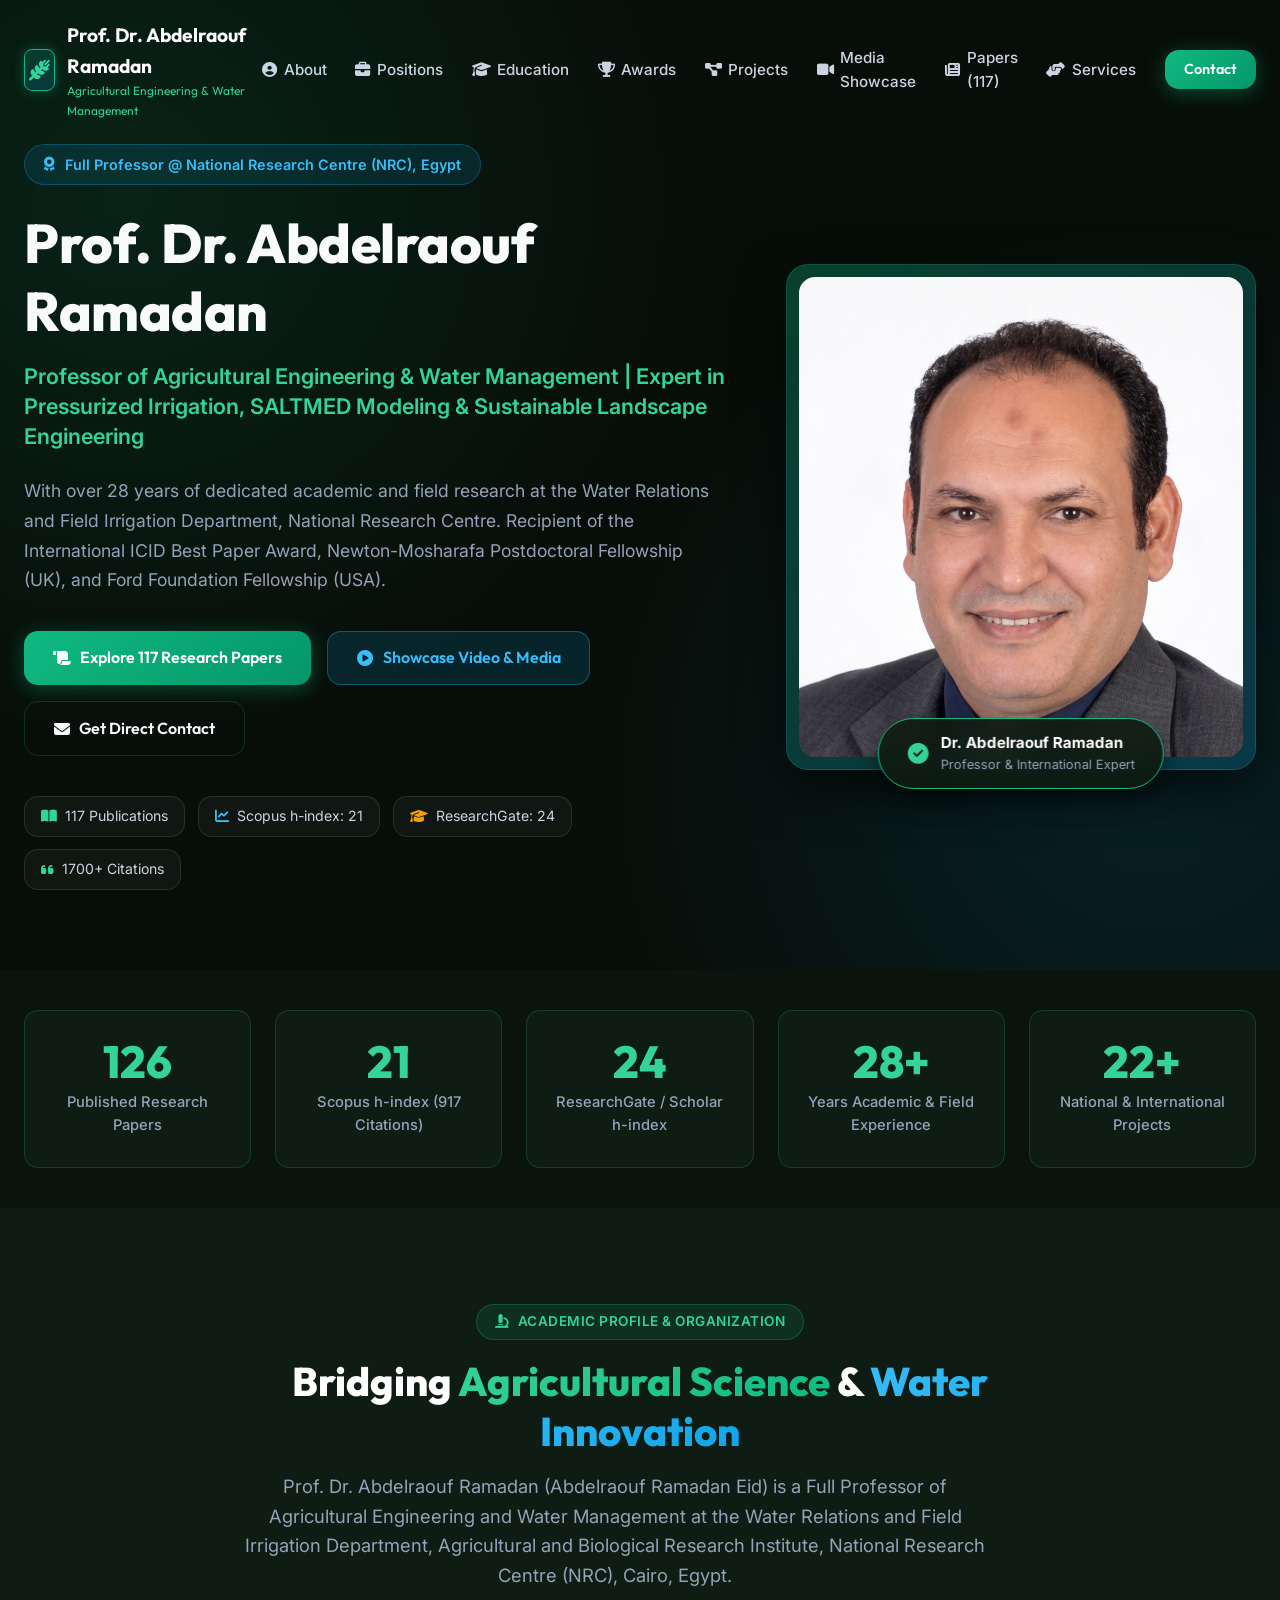
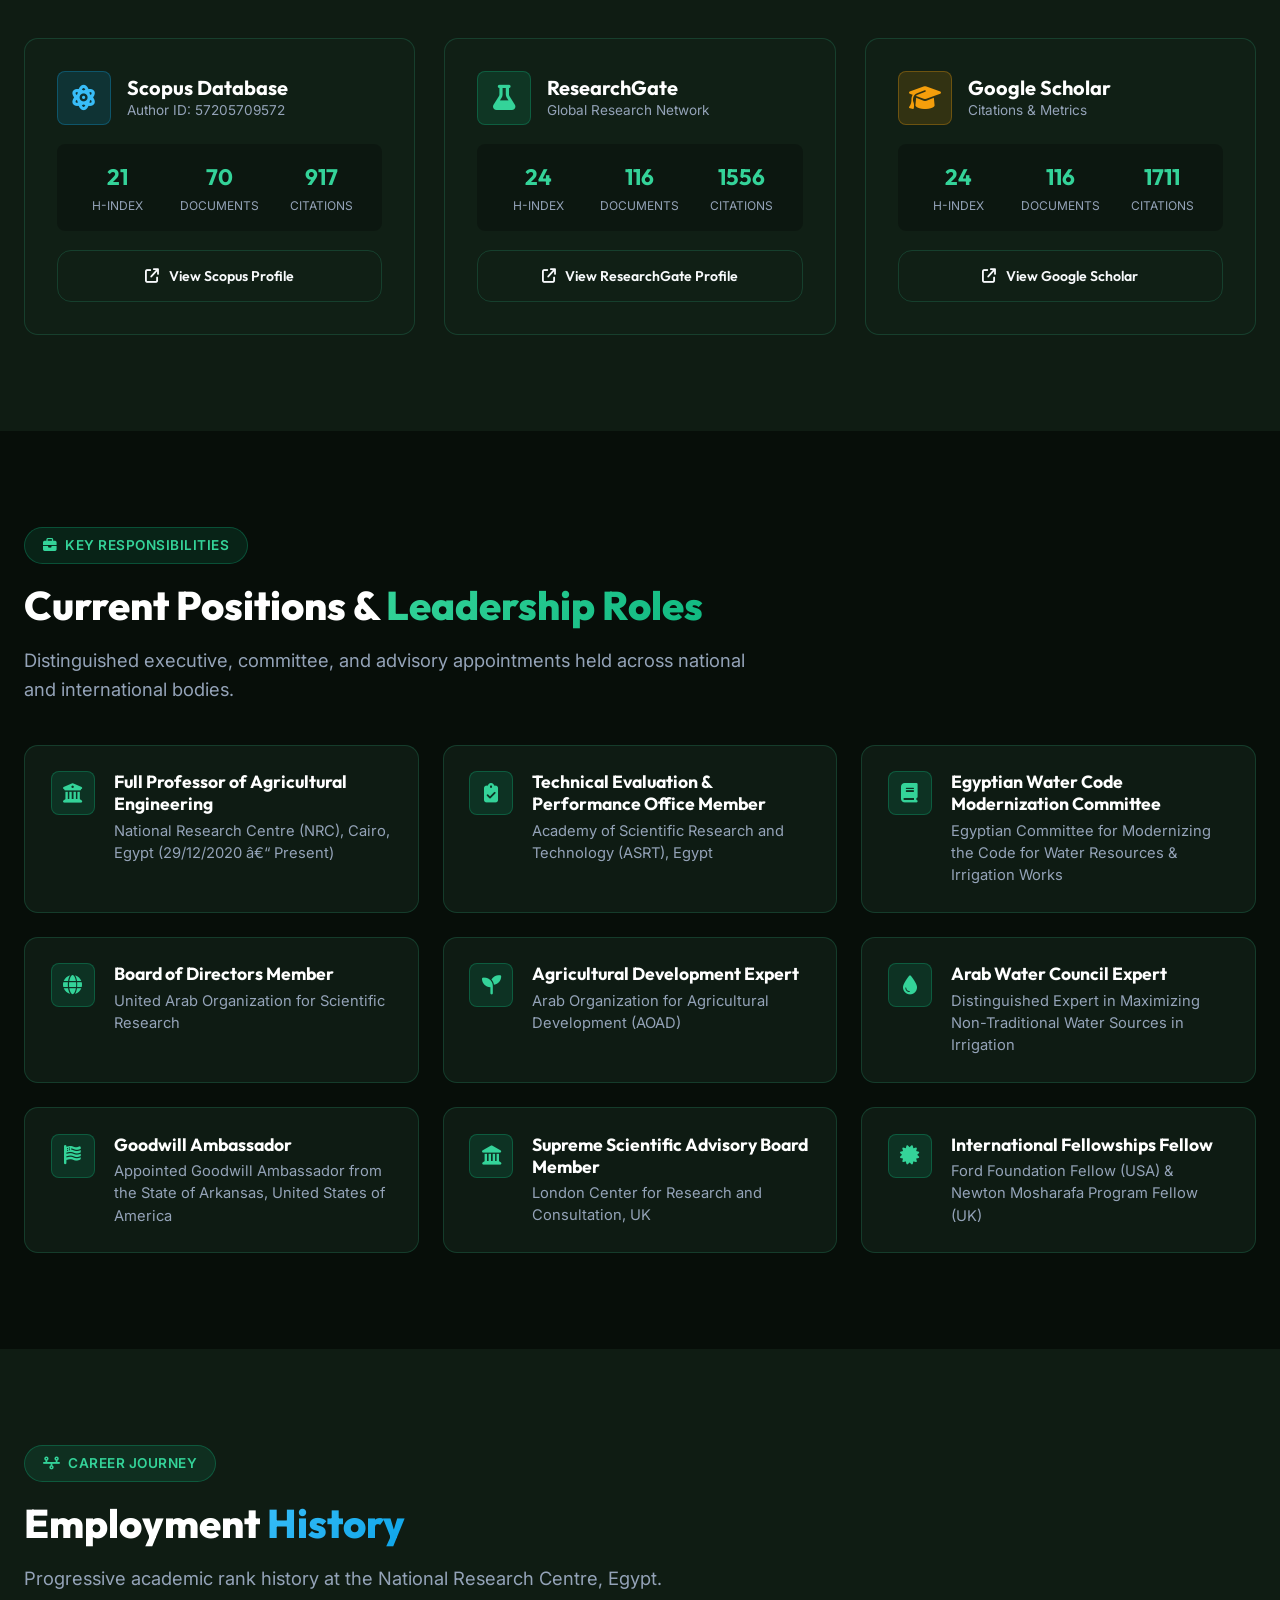
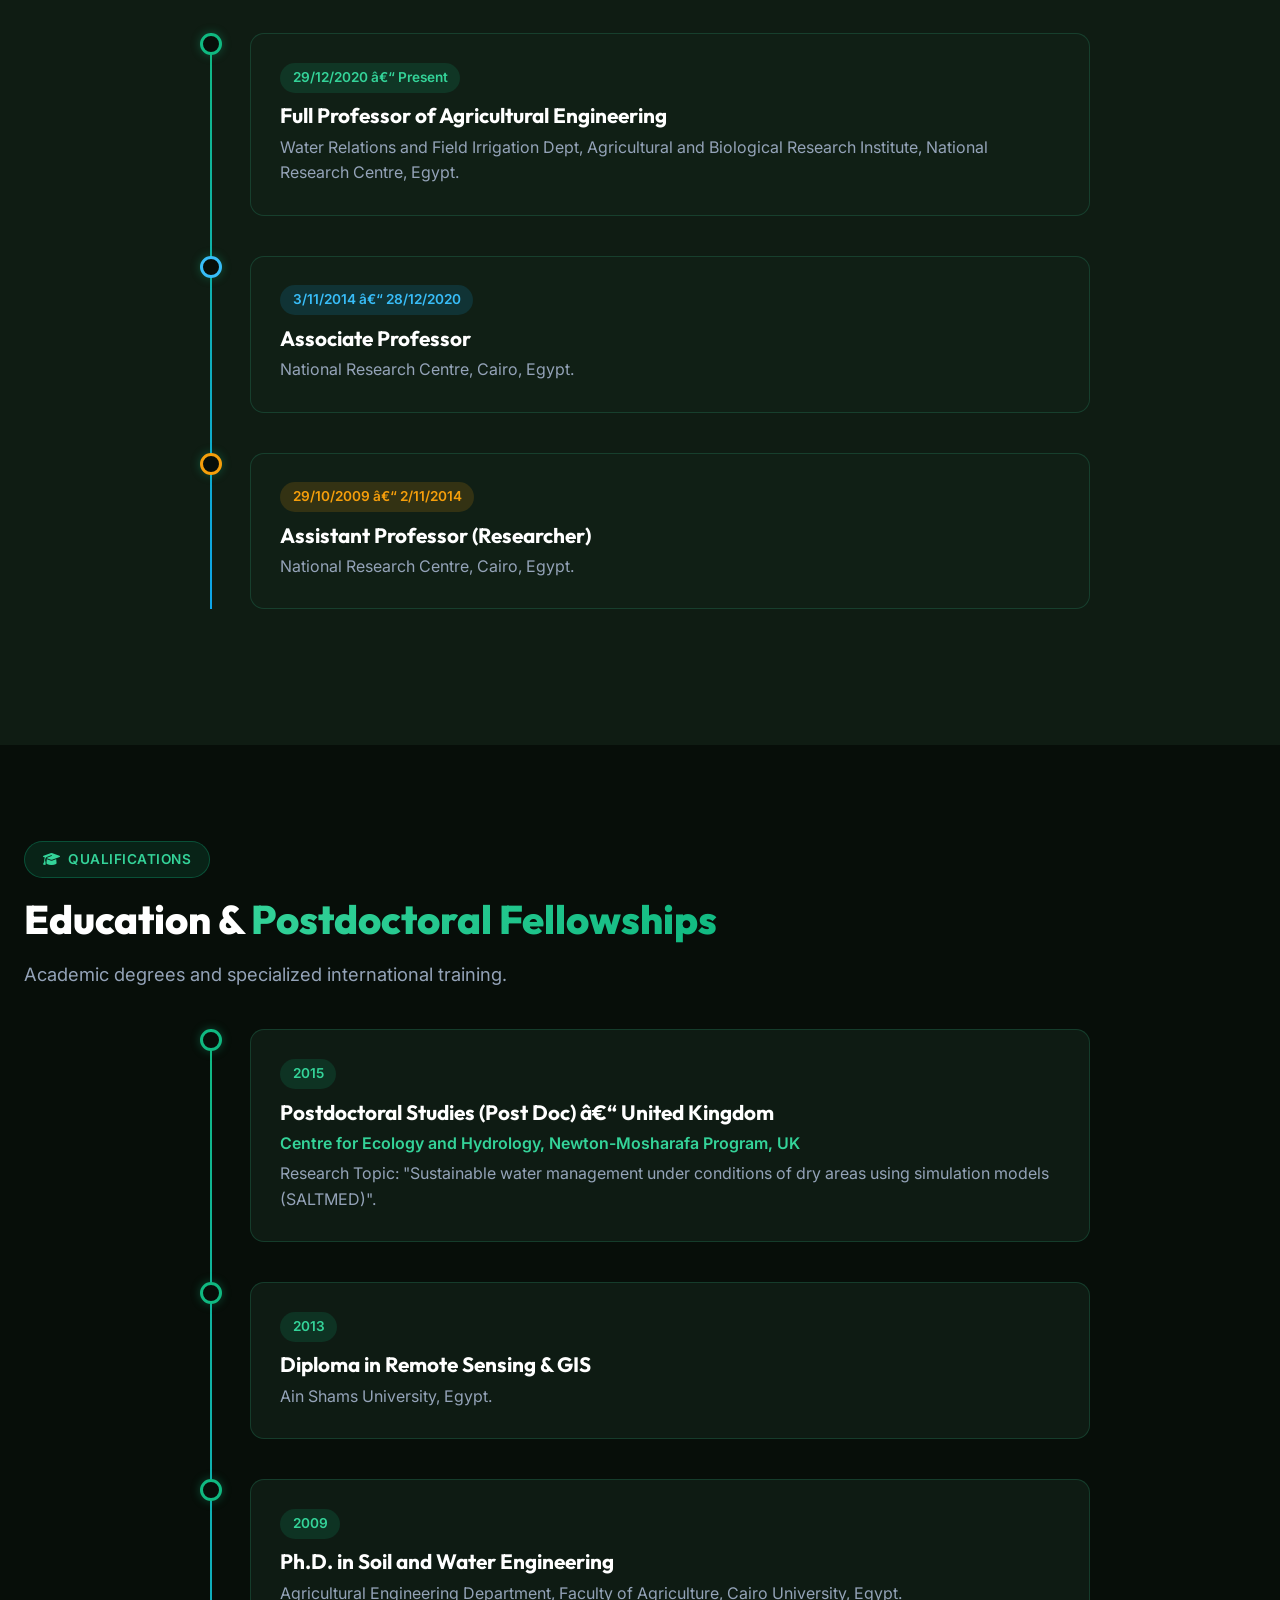
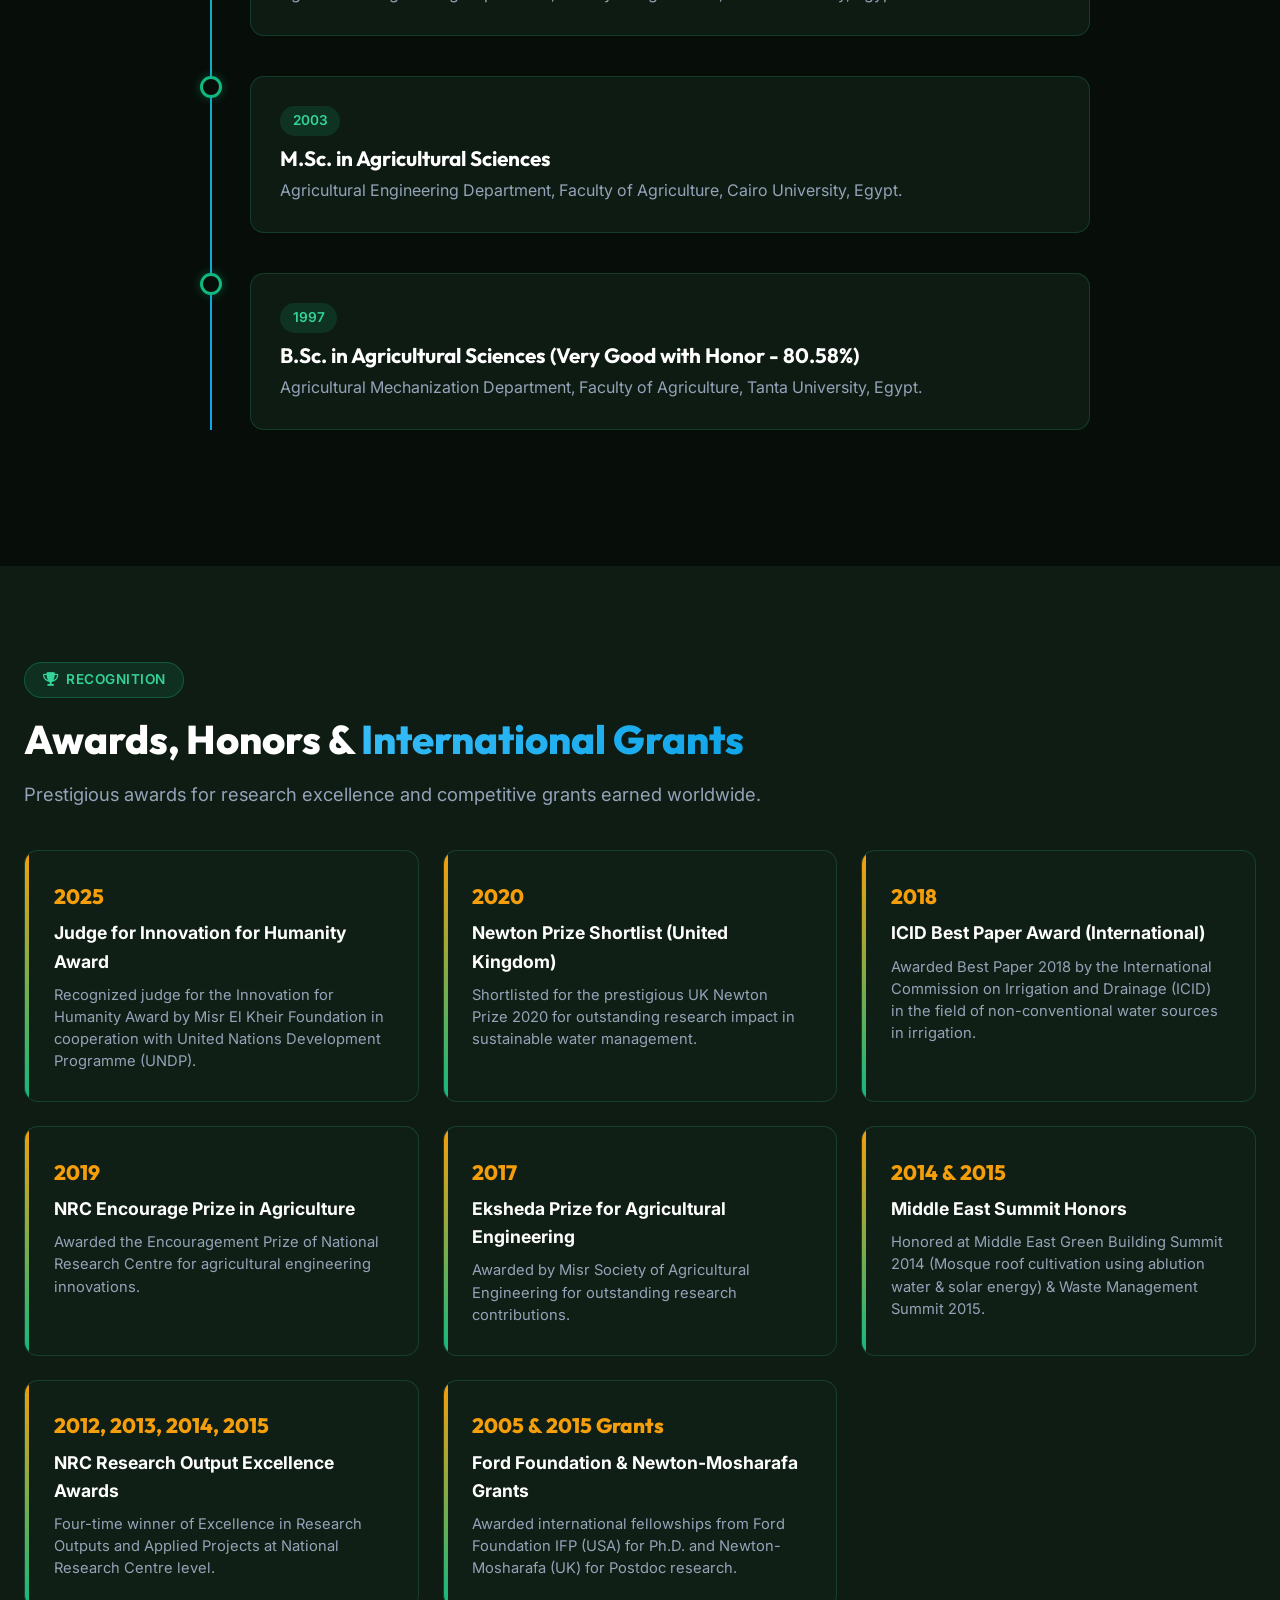
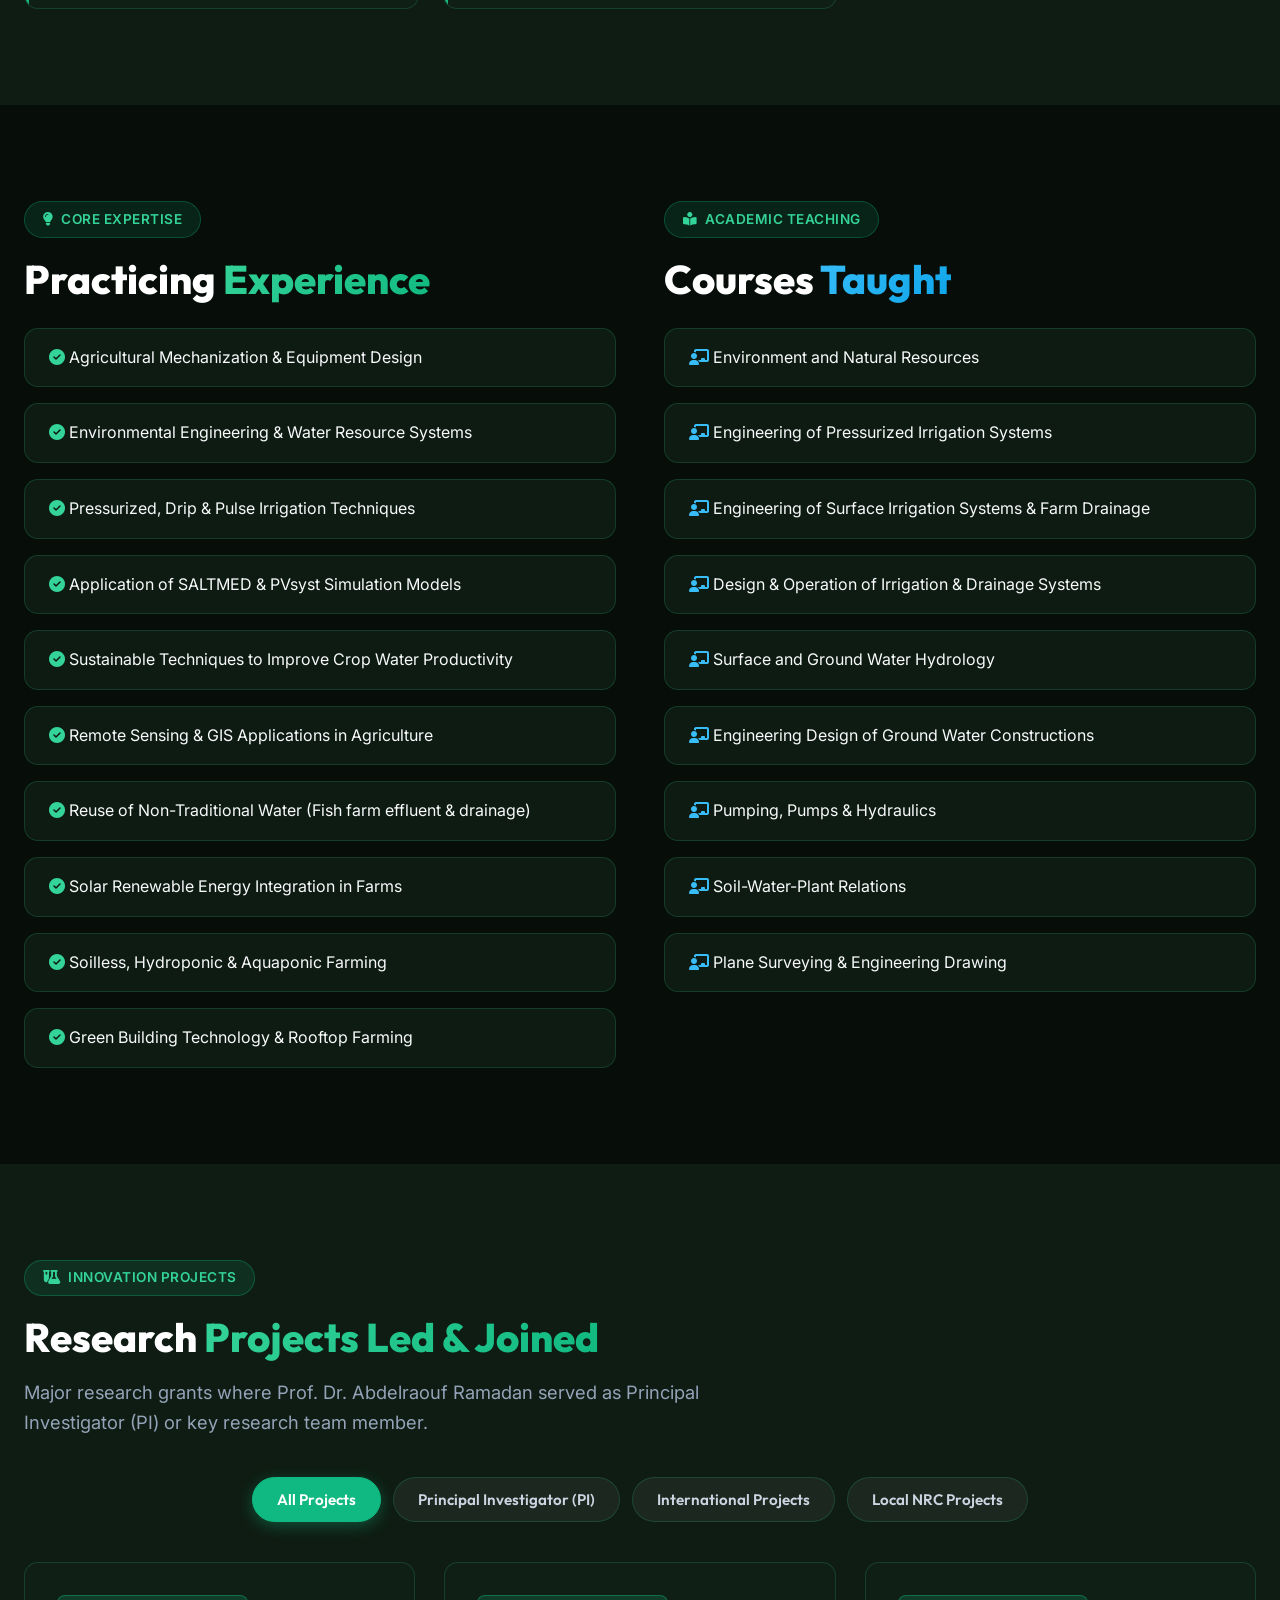
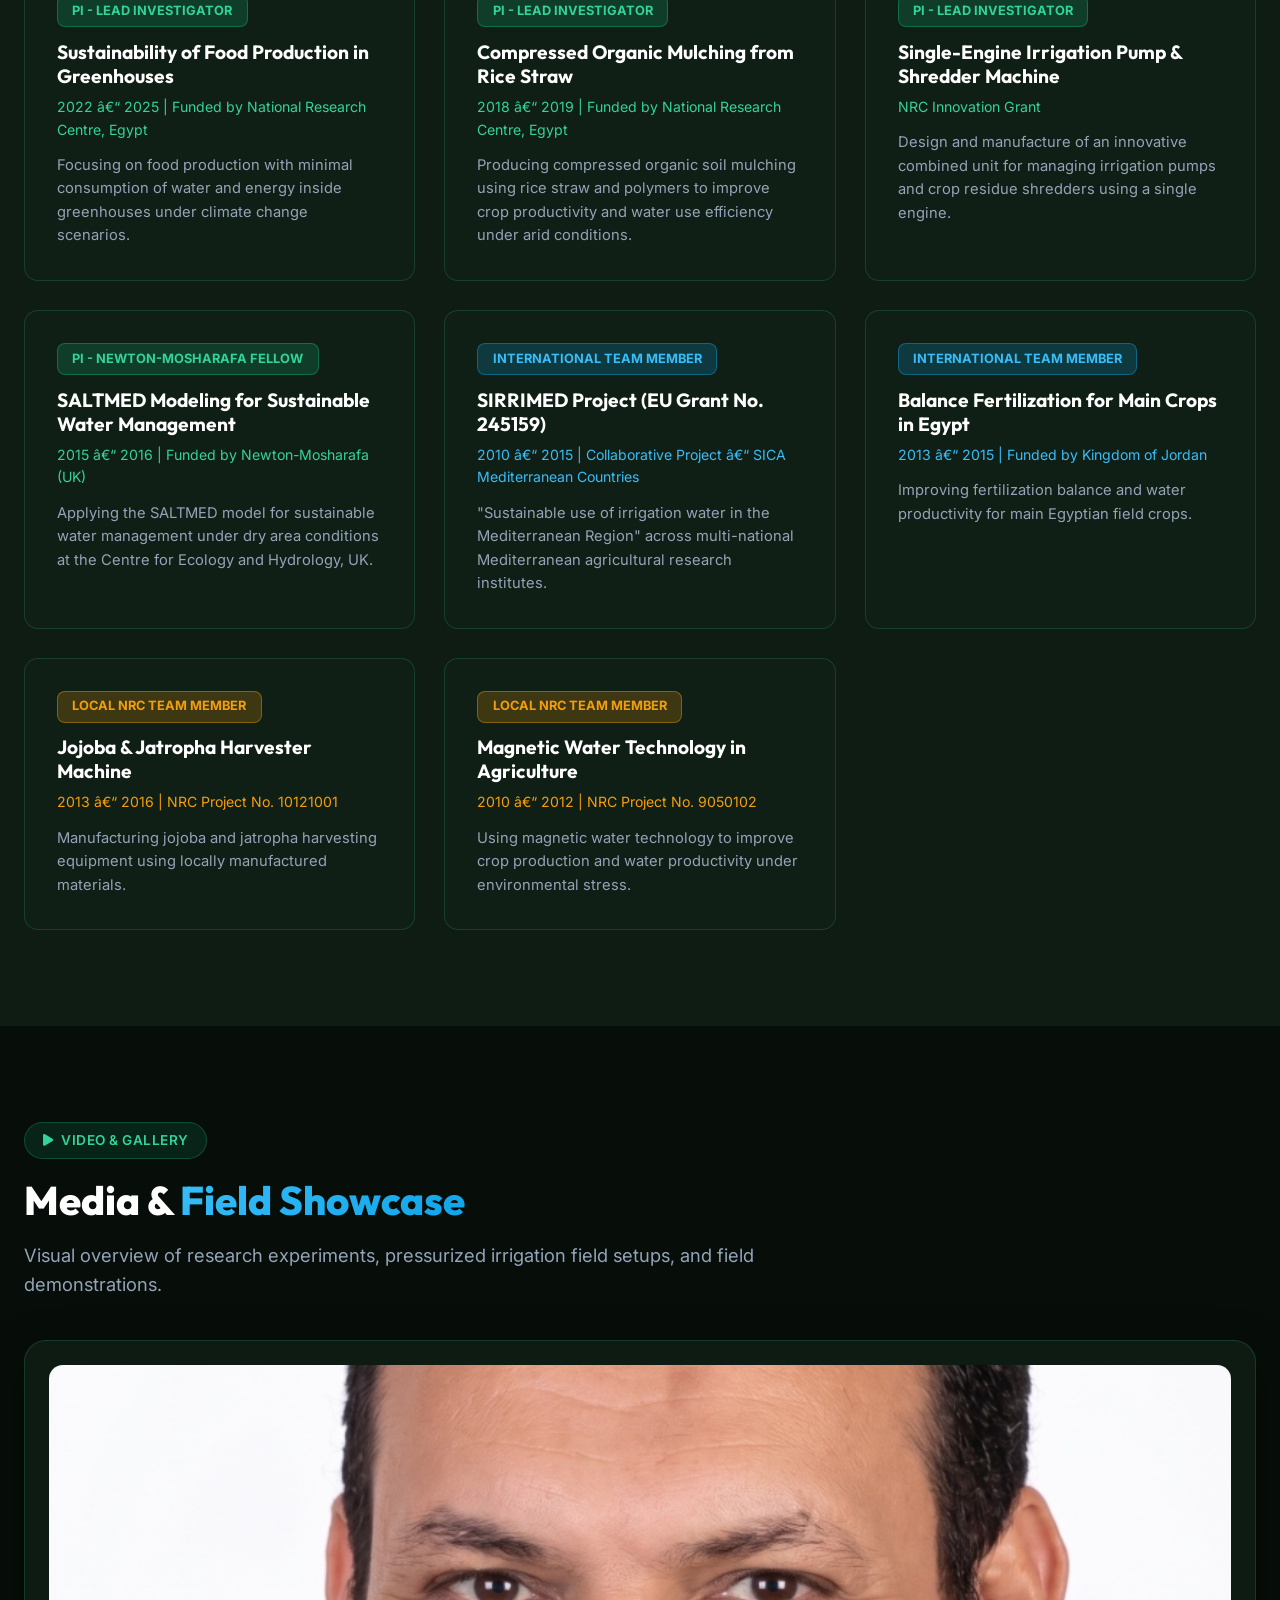
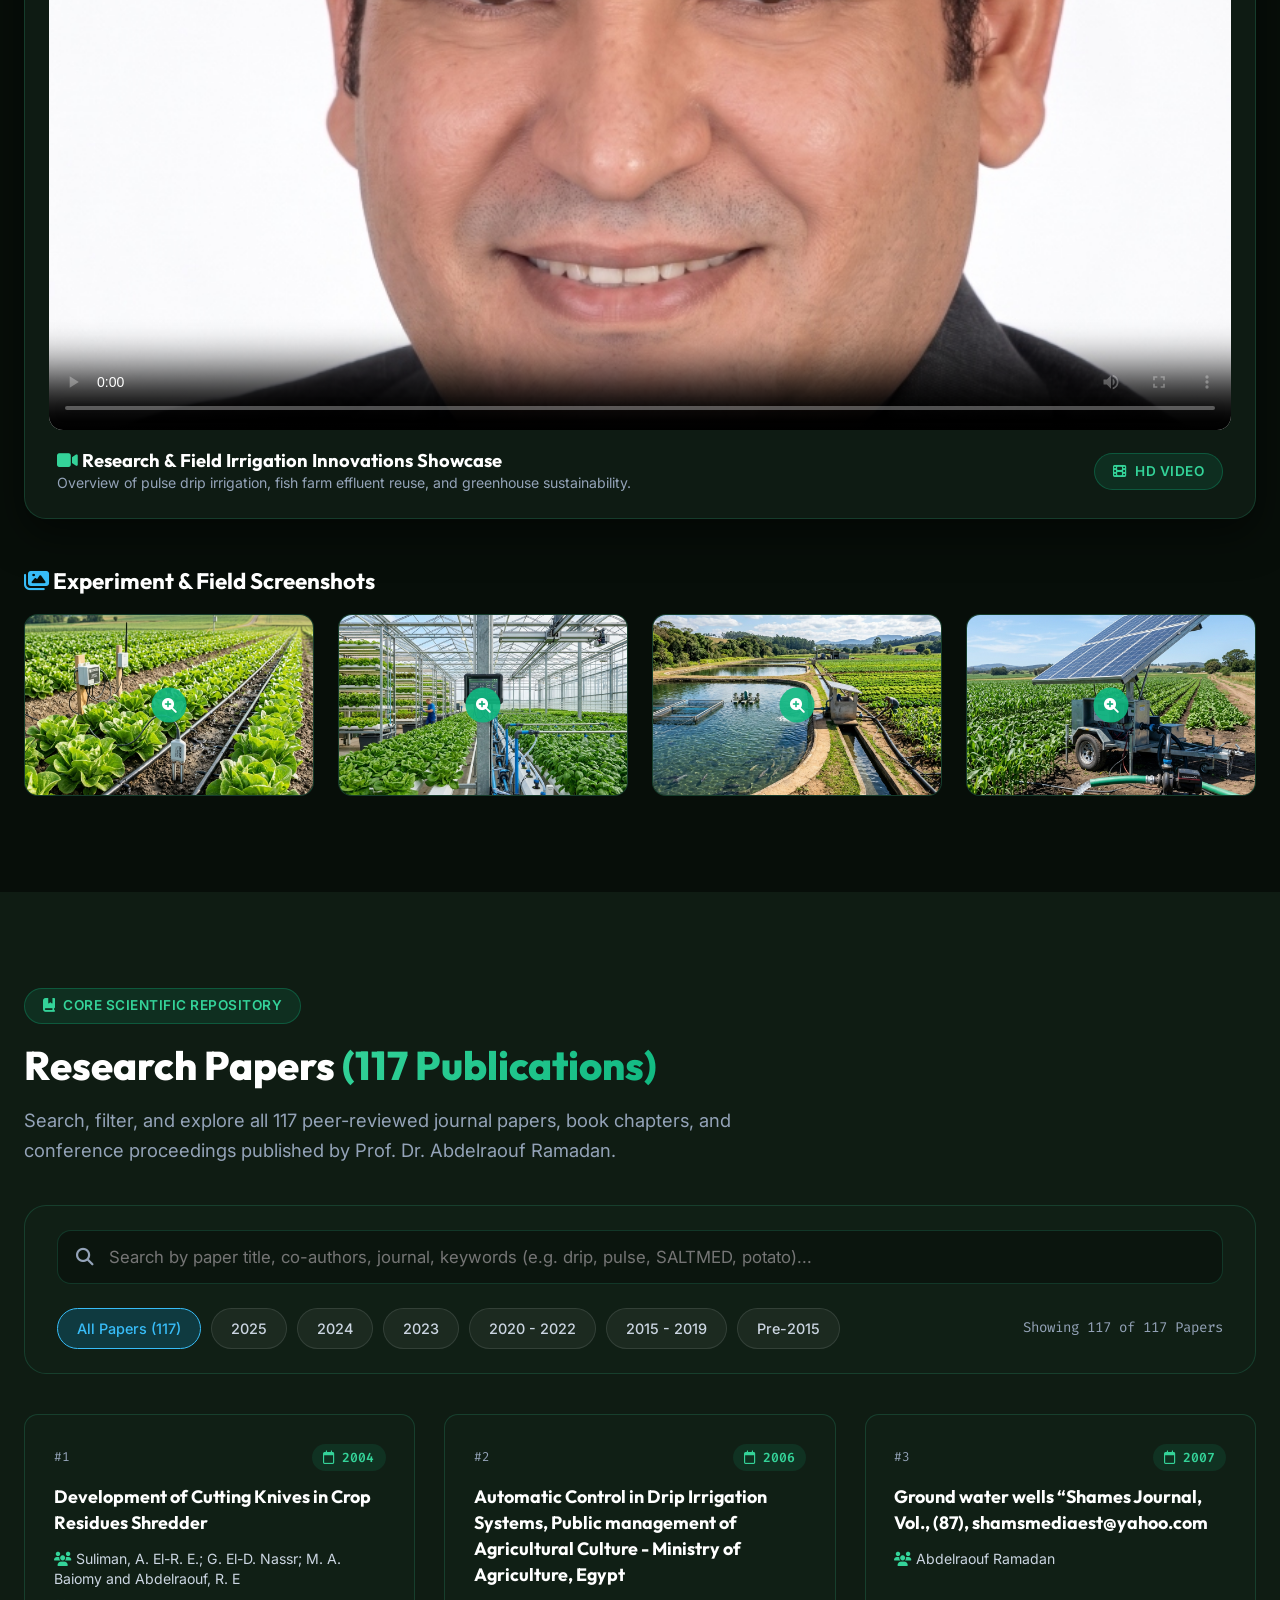
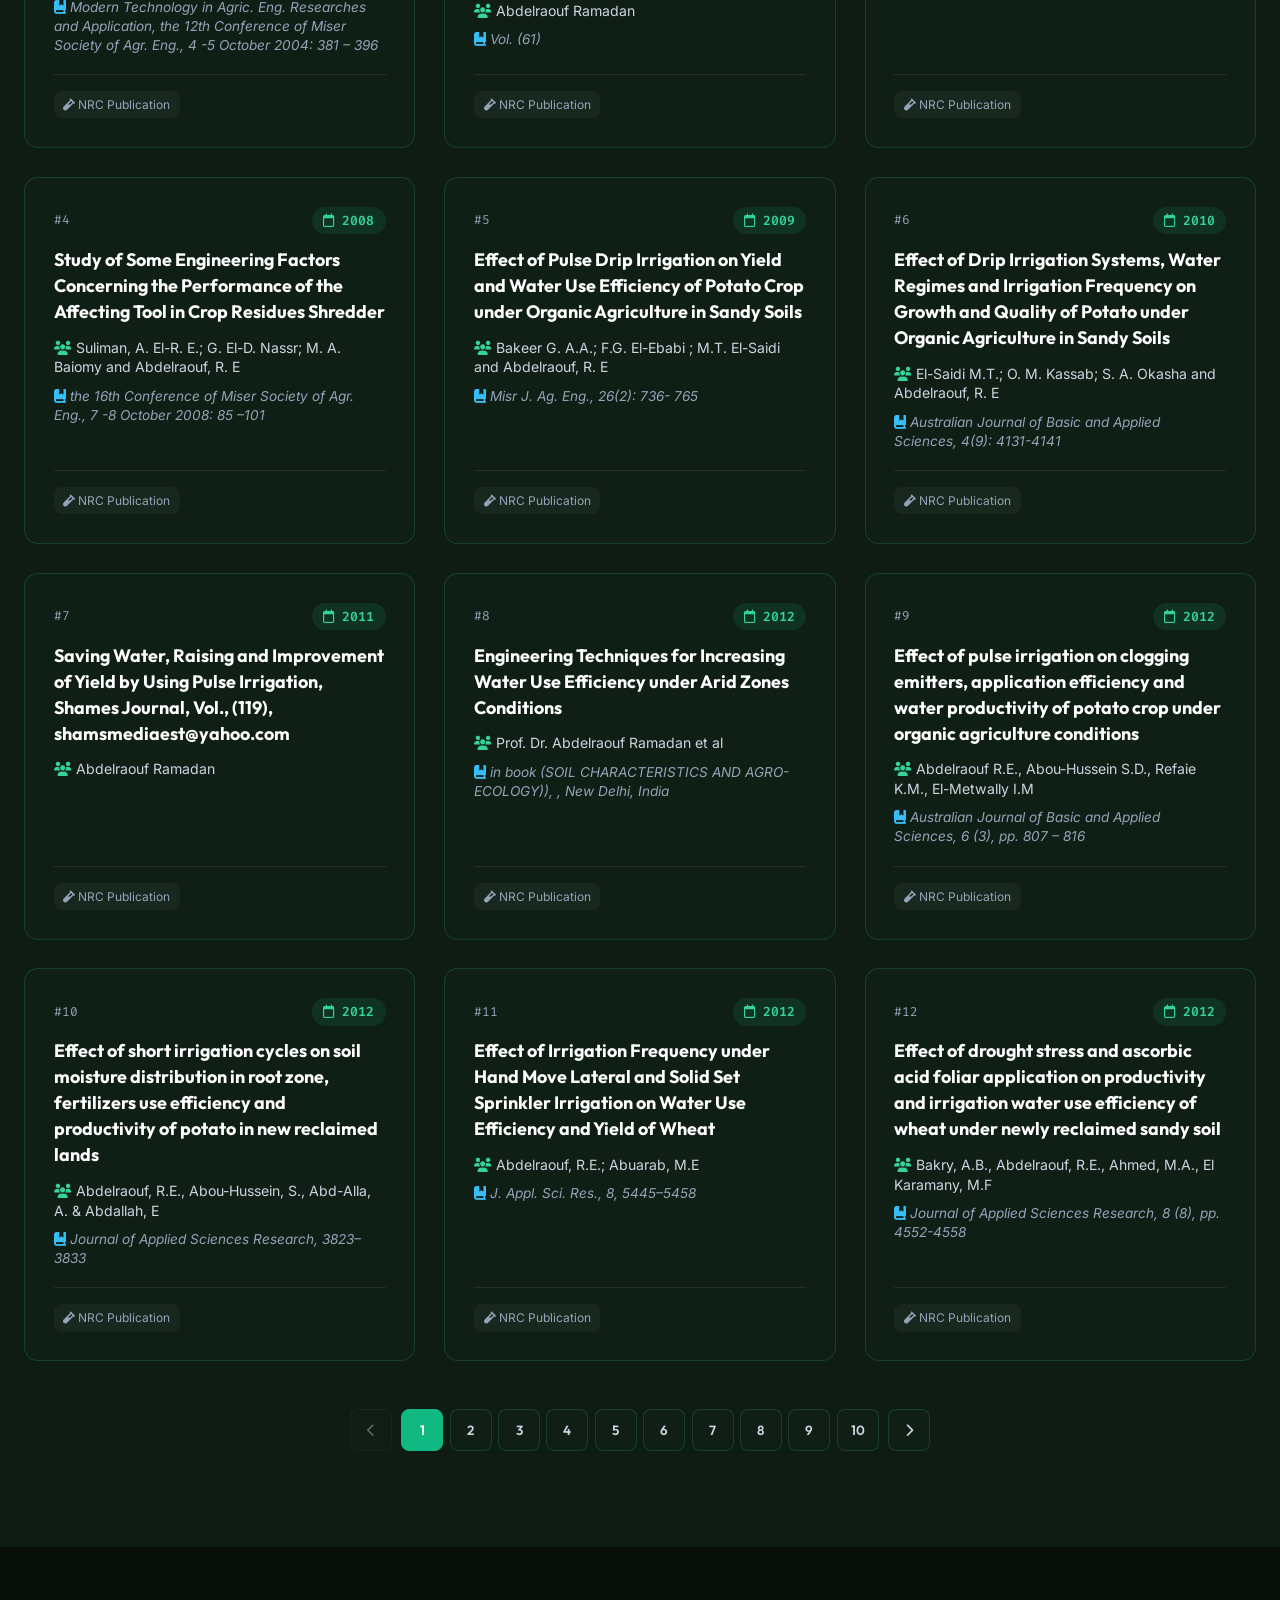
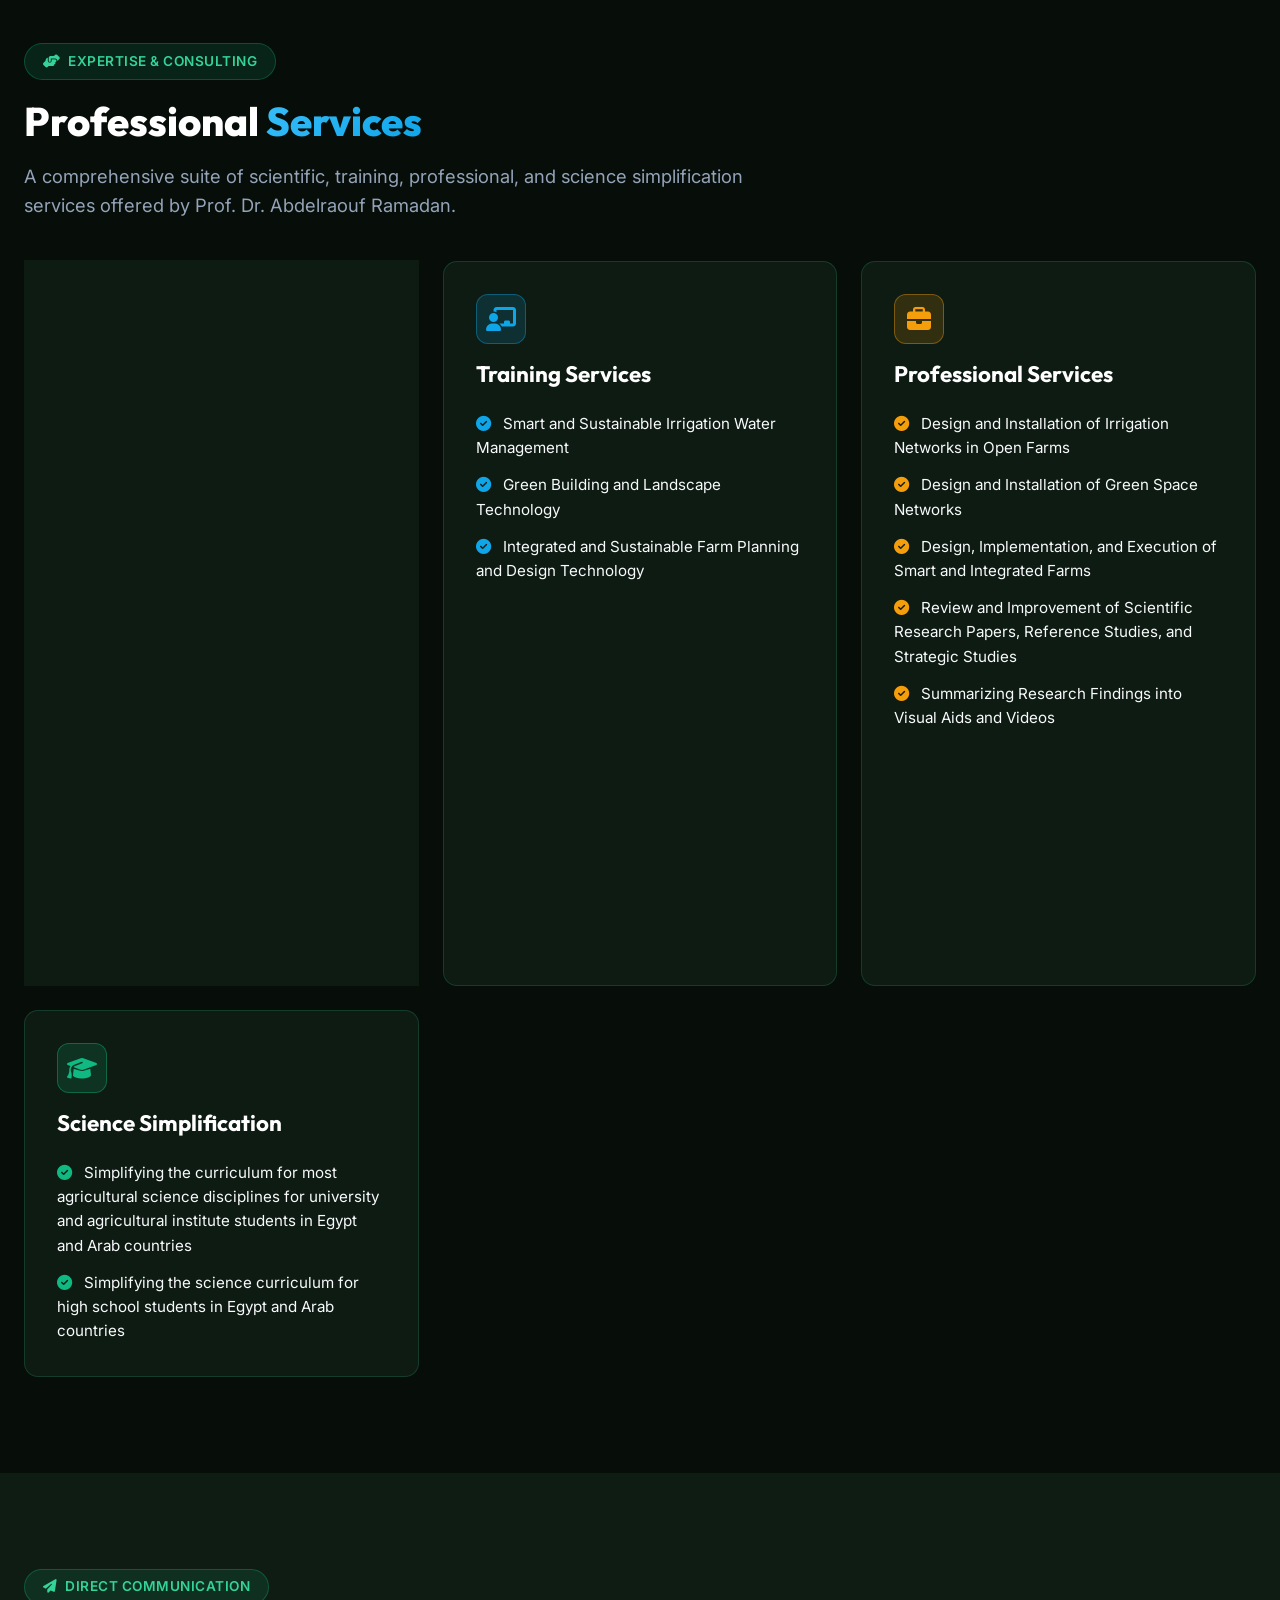
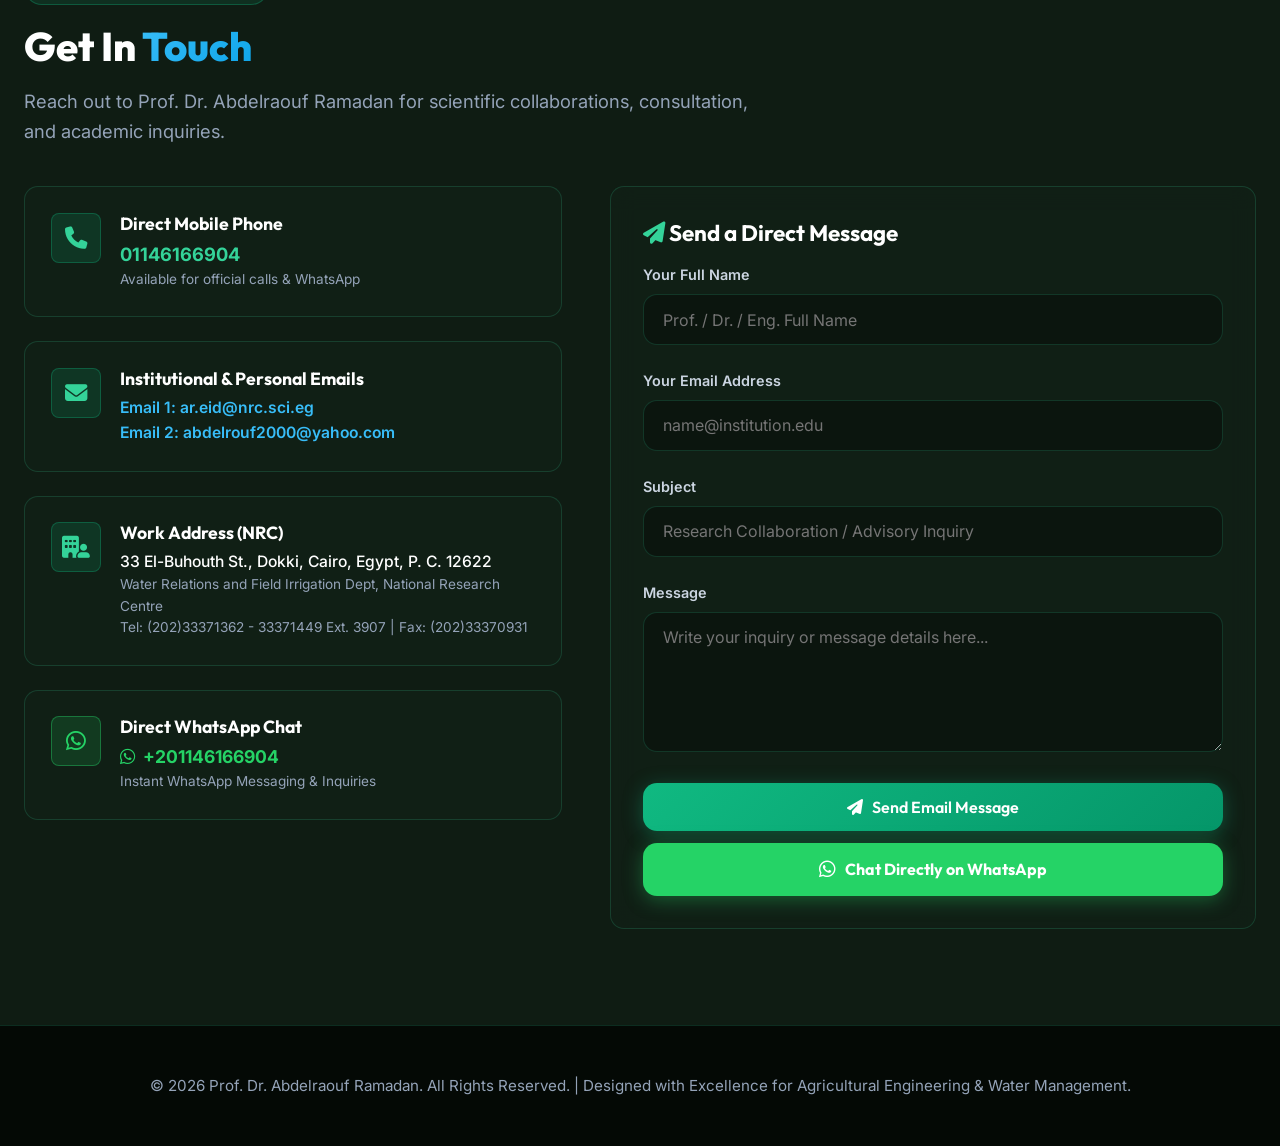
==== index.html @ 3d056c39 "fix: Add Professional Services section" ====
<!DOCTYPE html>
<html lang="en">
<head>
    <meta charset="UTF-8">
    <meta name="viewport" content="width=device-width, initial-scale=1.0">
    <title>Prof. Dr. Abdelraouf Ramadan | Agricultural Engineering & Water Management Portfolio</title>
    
    <!-- Meta SEO Tags -->
    <meta name="description" content="Official Portfolio of Prof. Dr. Abdelraouf Ramadan (Eid) - Professor of Agricultural Engineering and Water Management at National Research Centre (NRC), Egypt. International expert in modern drip irrigation, SALTMED modeling, and non-conventional water sources.">
    <meta name="keywords" content="Abdelraouf Ramadan, Agricultural Engineering, Water Management, National Research Centre, NRC, Drip Irrigation, SALTMED, Soil Science, Egypt Agriculture, Remote Sensing, Hydroponics">
    <meta name="author" content="Prof. Dr. Abdelraouf Ramadan">

    <!-- Favicon -->
    <link rel="icon" type="image/svg+xml" href="data:image/svg+xml,%3Csvg xmlns='http://www.w3.org/2000/svg' viewBox='0 0 100 100'%3E%3Crect width='100' height='100' rx='28' fill='%23070e09'/%3E%3Cpath d='M50 18 C30 38 20 52 20 66 C20 80 33 90 50 90 C67 90 80 80 80 66 C80 52 70 38 50 18 Z' fill='%2310b981'/%3E%3Cpath d='M50 35 L50 82 M50 55 L32 45 M50 65 L68 55' stroke='%23ffffff' stroke-width='4' stroke-linecap='round' fill='none'/%3E%3C/svg%3E">

    <!-- FontAwesome Icons CDN -->
    <link rel="stylesheet" href="https://cdnjs.cloudflare.com/ajax/libs/font-awesome/6.4.0/css/all.min.css">
    
    <!-- Custom Stylesheet -->
    <link rel="stylesheet" href="style.css">
</head>
<body>

    <!-- Scroll Progress Indicator Bar -->
    <div class="scroll-progress-bar" id="scrollProgressBar"></div>

    <!-- 1. Initial Loading Screen -->
    <div class="preloader" id="preloader">
        <div class="preloader-content">
            <div class="preloader-sprout-icon">
                <svg viewBox="0 0 100 100" fill="none" xmlns="http://www.w3.org/2000/svg">
                    <path d="M50 85 C50 85 50 50 50 25" stroke="#10b981" stroke-width="6" stroke-linecap="round"/>
                    <path d="M50 55 C35 45 20 45 15 55 C10 65 25 70 50 55" fill="#34d399" opacity="0.9"/>
                    <path d="M50 40 C65 30 80 30 85 40 C90 50 75 55 50 40" fill="#0ea5e9" opacity="0.9"/>
                    <circle cx="50" cy="20" r="6" fill="#f59e0b"/>
                </svg>
            </div>
            <h2 class="preloader-title">Prof. Dr. Abdelraouf Ramadan</h2>
            <p class="preloader-quote">
                "Pioneering the future of agricultural engineering, water management, and sustainable landscape design through innovative research."
            </p>
            <div class="preloader-bar-bg">
                <div class="preloader-bar-fill" id="preloaderBar"></div>
            </div>
            <div class="preloader-status">
                <span>Loading Agricultural Research Engine...</span>
                <span id="preloaderPercent">0%</span>
            </div>
        </div>
    </div>

    <!-- Inline Preloader Script (Smooth ~2.8s Loading Duration) -->
    <script>
      (function() {
        var pBar = document.getElementById('preloaderBar');
        var pPercent = document.getElementById('preloaderPercent');
        var p = 0;
        var timer = setInterval(function() {
          p += Math.floor(Math.random() * 3) + 1;
          if (p >= 100) {
            p = 100;
            clearInterval(timer);
            setTimeout(function() {
              var loader = document.getElementById('preloader');
              if (loader) {
                loader.style.opacity = '0';
                loader.style.visibility = 'hidden';
                setTimeout(function() { loader.style.display = 'none'; }, 500);
              }
            }, 400);
          }
          if (pBar) pBar.style.width = p + '%';
          if (pPercent) pPercent.textContent = p + '%';
        }, 25);
      })();
    </script>

    <!-- 2. Sticky Glass Navbar -->
    <header class="navbar" id="navbar">
        <div class="container nav-container">
            <a href="#hero" class="nav-logo">
                <div class="nav-logo-icon">
                    <i class="fa-solid fa-wheat-awn"></i>
                </div>
                <div>
                    <span>Prof. Dr. Abdelraouf Ramadan</span>
                    <span style="display:block; font-size:0.75rem; color:var(--color-green-light); font-weight:400;">Agricultural Engineering & Water Management</span>
                </div>
            </a>

            <nav>
                <ul class="nav-links" id="navLinks">
                    <li><a href="#about" class="nav-link"><i class="fa-solid fa-user-circle"></i> About</a></li>
                    <li><a href="#positions" class="nav-link"><i class="fa-solid fa-briefcase"></i> Positions</a></li>
                    <li><a href="#education" class="nav-link"><i class="fa-solid fa-graduation-cap"></i> Education</a></li>
                    <li><a href="#awards" class="nav-link"><i class="fa-solid fa-trophy"></i> Awards</a></li>
                    <li><a href="#projects" class="nav-link"><i class="fa-solid fa-diagram-project"></i> Projects</a></li>
                    <li><a href="#media" class="nav-link"><i class="fa-solid fa-video"></i> Media Showcase</a></li>
                    <li><a href="#research-papers" class="nav-link"><i class="fa-solid fa-newspaper"></i> Papers (117)</a></li>
                    <li><a href="#services" class="nav-link"><i class="fa-solid fa-handshake-angle"></i> Services</a></li>
                    <li><a href="#contact" class="btn btn-primary" style="padding:0.5rem 1.2rem; font-size:0.9rem;">Contact</a></li>
                </ul>
            </nav>

            <button class="hamburger" id="hamburger" aria-label="Toggle Navigation">
                <i class="fa-solid fa-bars"></i>
            </button>
        </div>
    </header>

    <main>
        <!-- Hero Section -->
        <section class="hero-section" id="hero">
            <div class="container">
                <div class="hero-grid">
                    <div class="hero-text-content">
                        <div class="hero-badge">
                            <i class="fa-solid fa-award"></i> Full Professor @ National Research Centre (NRC), Egypt
                        </div>
                        <h1 class="hero-title">
                            Prof. Dr. <span class="gradient-green">Abdelraouf</span> <span class="gradient-water">Ramadan</span>
                        </h1>
                        <p class="hero-subtitle">
                            Professor of Agricultural Engineering & Water Management | Expert in Pressurized Irrigation, SALTMED Modeling & Sustainable Landscape Engineering
                        </p>
                        <p class="hero-description">
                            With over 28 years of dedicated academic and field research at the Water Relations and Field Irrigation Department, National Research Centre. Recipient of the International ICID Best Paper Award, Newton-Mosharafa Postdoctoral Fellowship (UK), and Ford Foundation Fellowship (USA).
                        </p>
                        <div class="hero-actions">
                            <a href="#research-papers" class="btn btn-primary">
                                <i class="fa-solid fa-scroll"></i> Explore 117 Research Papers
                            </a>
                            <a href="#media" class="btn btn-secondary">
                                <i class="fa-solid fa-circle-play"></i> Showcase Video & Media
                            </a>
                            <a href="#contact" class="btn btn-outline">
                                <i class="fa-solid fa-envelope"></i> Get Direct Contact
                            </a>
                        </div>
                        <div class="hero-metrics-pills">
                            <div class="metric-pill"><i class="fa-solid fa-book-open text-accent-green"></i> 117 Publications</div>
                            <div class="metric-pill"><i class="fa-solid fa-chart-line text-accent-blue"></i> Scopus h-index: 21</div>
                            <div class="metric-pill"><i class="fa-solid fa-graduation-cap text-accent-gold"></i> ResearchGate: 24</div>
                            <div class="metric-pill"><i class="fa-solid fa-quote-left text-accent-green"></i> 1700+ Citations</div>
                        </div>
                    </div>

                    <div class="hero-portrait-container">
                        <div class="hero-portrait-card">
                            <!-- Visual portrait display -->
                            <img src="prof_abdelraouf.jpg" alt="Prof. Dr. Abdelraouf Ramadan" class="hero-portrait-img">
                            <div class="hero-portrait-badge">
                                <i class="fa-solid fa-circle-check text-accent-green" style="font-size:1.3rem;"></i>
                                <div>
                                    <div style="font-weight:700; font-size:0.95rem; color:#fff;">Dr. Abdelraouf Ramadan</div>
                                    <div style="font-size:0.8rem; color:var(--color-text-muted);">Professor & International Expert</div>
                                </div>
                            </div>
                        </div>
                    </div>
                </div>
            </div>
        </section>

        <!-- Stats Bar -->
        <section class="stats-section">
            <div class="container">
                <div class="stats-grid">
                    <div class="stat-card">
                        <div class="stat-number">126</div>
                        <div class="stat-label">Published Research Papers</div>
                    </div>
                    <div class="stat-card">
                        <div class="stat-number">21</div>
                        <div class="stat-label">Scopus h-index (917 Citations)</div>
                    </div>
                    <div class="stat-card">
                        <div class="stat-number">24</div>
                        <div class="stat-label">ResearchGate / Scholar h-index</div>
                    </div>
                    <div class="stat-card">
                        <div class="stat-number">28+</div>
                        <div class="stat-label">Years Academic & Field Experience</div>
                    </div>
                    <div class="stat-card">
                        <div class="stat-number">22+</div>
                        <div class="stat-label">National & International Projects</div>
                    </div>
                </div>
            </div>
        </section>

        <!-- About & Academic Metrics Section -->
        <section class="section-padding bg-surface" id="about">
            <div class="container">
                <div class="text-center" style="text-align:center; max-width:800px; margin:0 auto 3rem auto;">
                    <span class="section-tag"><i class="fa-solid fa-microscope"></i> Academic Profile & Organization</span>
                    <h2 class="section-title">Bridging <span class="gradient-green">Agricultural Science</span> & <span class="gradient-water">Water Innovation</span></h2>
                    <p class="section-subtitle">
                        Prof. Dr. Abdelraouf Ramadan (Abdelraouf Ramadan Eid) is a Full Professor of Agricultural Engineering and Water Management at the Water Relations and Field Irrigation Department, Agricultural and Biological Research Institute, National Research Centre (NRC), Cairo, Egypt.
                    </p>
                </div>

                <!-- Academic Metrics Profiles Cards -->
                <div class="academic-profiles-grid">
                    <div class="profile-metric-card reveal-on-scroll">
                        <div class="profile-card-header">
                            <div class="profile-icon-box"><i class="fa-solid fa-atom"></i></div>
                            <div>
                                <h3 class="profile-card-title">Scopus Database</h3>
                                <p style="font-size:0.85rem; color:var(--color-text-muted);">Author ID: 57205709572</p>
                            </div>
                        </div>
                        <div class="profile-stats-row">
                            <div>
                                <div class="p-stat-val">21</div>
                                <div class="p-stat-lbl">h-index</div>
                            </div>
                            <div>
                                <div class="p-stat-val">70</div>
                                <div class="p-stat-lbl">Documents</div>
                            </div>
                            <div>
                                <div class="p-stat-val">917</div>
                                <div class="p-stat-lbl">Citations</div>
                            </div>
                        </div>
                        <a href="https://www.scopus.com/authid/detail.uri?authorId=57205709572" target="_blank" rel="noopener" class="btn btn-outline" style="width:100%; font-size:0.88rem;">
                            <i class="fa-solid fa-arrow-up-right-from-square"></i> View Scopus Profile
                        </a>
                    </div>

                    <div class="profile-metric-card reveal-on-scroll">
                        <div class="profile-card-header">
                            <div class="profile-icon-box" style="background:rgba(16,185,129,0.15); color:var(--color-green-light); border-color:rgba(16,185,129,0.3);"><i class="fa-solid fa-flask"></i></div>
                            <div>
                                <h3 class="profile-card-title">ResearchGate</h3>
                                <p style="font-size:0.85rem; color:var(--color-text-muted);">Global Research Network</p>
                            </div>
                        </div>
                        <div class="profile-stats-row">
                            <div>
                                <div class="p-stat-val">24</div>
                                <div class="p-stat-lbl">h-index</div>
                            </div>
                            <div>
                                <div class="p-stat-val">116</div>
                                <div class="p-stat-lbl">Documents</div>
                            </div>
                            <div>
                                <div class="p-stat-val">1556</div>
                                <div class="p-stat-lbl">Citations</div>
                            </div>
                        </div>
                        <a href="https://www.researchgate.net/profile/Abdelraouf-Ramadan" target="_blank" rel="noopener" class="btn btn-outline" style="width:100%; font-size:0.88rem;">
                            <i class="fa-solid fa-arrow-up-right-from-square"></i> View ResearchGate Profile
                        </a>
                    </div>

                    <div class="profile-metric-card reveal-on-scroll">
                        <div class="profile-card-header">
                            <div class="profile-icon-box" style="background:rgba(245,158,11,0.15); color:var(--color-earth-gold); border-color:rgba(245,158,11,0.3);"><i class="fa-solid fa-graduation-cap"></i></div>
                            <div>
                                <h3 class="profile-card-title">Google Scholar</h3>
                                <p style="font-size:0.85rem; color:var(--color-text-muted);">Citations & Metrics</p>
                            </div>
                        </div>
                        <div class="profile-stats-row">
                            <div>
                                <div class="p-stat-val">24</div>
                                <div class="p-stat-lbl">h-index</div>
                            </div>
                            <div>
                                <div class="p-stat-val">116</div>
                                <div class="p-stat-lbl">Documents</div>
                            </div>
                            <div>
                                <div class="p-stat-val">1711</div>
                                <div class="p-stat-lbl">Citations</div>
                            </div>
                        </div>
                        <a href="https://scholar.google.com/citations?hl=en&user=vYNp7qkAAAAJ" target="_blank" rel="noopener" class="btn btn-outline" style="width:100%; font-size:0.88rem;">
                            <i class="fa-solid fa-arrow-up-right-from-square"></i> View Google Scholar
                        </a>
                    </div>
                </div>
            </div>
        </section>

        <!-- Current Positions & Leadership (9 Roles) -->
        <section class="section-padding" id="positions">
            <div class="container">
                <span class="section-tag"><i class="fa-solid fa-briefcase"></i> Key Responsibilities</span>
                <h2 class="section-title">Current Positions & <span class="gradient-green">Leadership Roles</span></h2>
                <p class="section-subtitle">Distinguished executive, committee, and advisory appointments held across national and international bodies.</p>

                <div class="positions-grid">
                    <div class="position-card reveal-on-scroll">
                        <div class="position-icon"><i class="fa-solid fa-building-columns"></i></div>
                        <div class="position-details">
                            <h4>Full Professor of Agricultural Engineering</h4>
                            <p>National Research Centre (NRC), Cairo, Egypt (29/12/2020 â€“ Present)</p>
                        </div>
                    </div>

                    <div class="position-card reveal-on-scroll">
                        <div class="position-icon"><i class="fa-solid fa-clipboard-check"></i></div>
                        <div class="position-details">
                            <h4>Technical Evaluation & Performance Office Member</h4>
                            <p>Academy of Scientific Research and Technology (ASRT), Egypt</p>
                        </div>
                    </div>

                    <div class="position-card reveal-on-scroll">
                        <div class="position-icon"><i class="fa-solid fa-book"></i></div>
                        <div class="position-details">
                            <h4>Egyptian Water Code Modernization Committee</h4>
                            <p>Egyptian Committee for Modernizing the Code for Water Resources & Irrigation Works</p>
                        </div>
                    </div>

                    <div class="position-card reveal-on-scroll">
                        <div class="position-icon"><i class="fa-solid fa-globe"></i></div>
                        <div class="position-details">
                            <h4>Board of Directors Member</h4>
                            <p>United Arab Organization for Scientific Research</p>
                        </div>
                    </div>

                    <div class="position-card reveal-on-scroll">
                        <div class="position-icon"><i class="fa-solid fa-seedling"></i></div>
                        <div class="position-details">
                            <h4>Agricultural Development Expert</h4>
                            <p>Arab Organization for Agricultural Development (AOAD)</p>
                        </div>
                    </div>

                    <div class="position-card reveal-on-scroll">
                        <div class="position-icon"><i class="fa-solid fa-droplet"></i></div>
                        <div class="position-details">
                            <h4>Arab Water Council Expert</h4>
                            <p>Distinguished Expert in Maximizing Non-Traditional Water Sources in Irrigation</p>
                        </div>
                    </div>

                    <div class="position-card reveal-on-scroll">
                        <div class="position-icon"><i class="fa-solid fa-flag-usa"></i></div>
                        <div class="position-details">
                            <h4>Goodwill Ambassador</h4>
                            <p>Appointed Goodwill Ambassador from the State of Arkansas, United States of America</p>
                        </div>
                    </div>

                    <div class="position-card reveal-on-scroll">
                        <div class="position-icon"><i class="fa-solid fa-landmark"></i></div>
                        <div class="position-details">
                            <h4>Supreme Scientific Advisory Board Member</h4>
                            <p>London Center for Research and Consultation, UK</p>
                        </div>
                    </div>

                    <div class="position-card reveal-on-scroll">
                        <div class="position-icon"><i class="fa-solid fa-certificate"></i></div>
                        <div class="position-details">
                            <h4>International Fellowships Fellow</h4>
                            <p>Ford Foundation Fellow (USA) & Newton Mosharafa Program Fellow (UK)</p>
                        </div>
                    </div>
                </div>
            </div>
        </section>

        <!-- Employment History & Academic Progression -->
        <section class="section-padding bg-surface">
            <div class="container">
                <span class="section-tag"><i class="fa-solid fa-timeline"></i> Career Journey</span>
                <h2 class="section-title">Employment <span class="gradient-water">History</span></h2>
                <p class="section-subtitle">Progressive academic rank history at the National Research Centre, Egypt.</p>

                <div class="timeline">
                    <div class="timeline-item reveal-on-scroll">
                        <div class="timeline-dot"></div>
                        <div class="timeline-content">
                            <span class="timeline-date">29/12/2020 â€“ Present</span>
                            <h3 style="font-size:1.3rem; font-weight:700; color:#fff; margin-bottom:0.4rem;">Full Professor of Agricultural Engineering</h3>
                            <p style="color:var(--color-text-muted);">Water Relations and Field Irrigation Dept, Agricultural and Biological Research Institute, National Research Centre, Egypt.</p>
                        </div>
                    </div>

                    <div class="timeline-item reveal-on-scroll">
                        <div class="timeline-dot" style="border-color:var(--color-water-sky);"></div>
                        <div class="timeline-content">
                            <span class="timeline-date" style="background:rgba(14,165,233,0.15); color:var(--color-water-sky);">3/11/2014 â€“ 28/12/2020</span>
                            <h3 style="font-size:1.3rem; font-weight:700; color:#fff; margin-bottom:0.4rem;">Associate Professor</h3>
                            <p style="color:var(--color-text-muted);">National Research Centre, Cairo, Egypt.</p>
                        </div>
                    </div>

                    <div class="timeline-item reveal-on-scroll">
                        <div class="timeline-dot" style="border-color:var(--color-earth-gold);"></div>
                        <div class="timeline-content">
                            <span class="timeline-date" style="background:rgba(245,158,11,0.15); color:var(--color-earth-gold);">29/10/2009 â€“ 2/11/2014</span>
                            <h3 style="font-size:1.3rem; font-weight:700; color:#fff; margin-bottom:0.4rem;">Assistant Professor (Researcher)</h3>
                            <p style="color:var(--color-text-muted);">National Research Centre, Cairo, Egypt.</p>
                        </div>
                    </div>
                </div>
            </div>
        </section>

        <!-- Education & Academic Degrees -->
        <section class="section-padding" id="education">
            <div class="container">
                <span class="section-tag"><i class="fa-solid fa-graduation-cap"></i> Qualifications</span>
                <h2 class="section-title">Education & <span class="gradient-green">Postdoctoral Fellowships</span></h2>
                <p class="section-subtitle">Academic degrees and specialized international training.</p>

                <div class="timeline">
                    <div class="timeline-item reveal-on-scroll">
                        <div class="timeline-dot"></div>
                        <div class="timeline-content">
                            <span class="timeline-date">2015</span>
                            <h3 style="font-size:1.3rem; font-weight:700; color:#fff; margin-bottom:0.4rem;">Postdoctoral Studies (Post Doc) â€“ United Kingdom</h3>
                            <p style="color:var(--color-green-light); font-weight:600; margin-bottom:0.3rem;">Centre for Ecology and Hydrology, Newton-Mosharafa Program, UK</p>
                            <p style="color:var(--color-text-muted);">Research Topic: "Sustainable water management under conditions of dry areas using simulation models (SALTMED)".</p>
                        </div>
                    </div>

                    <div class="timeline-item reveal-on-scroll">
                        <div class="timeline-dot"></div>
                        <div class="timeline-content">
                            <span class="timeline-date">2013</span>
                            <h3 style="font-size:1.3rem; font-weight:700; color:#fff; margin-bottom:0.4rem;">Diploma in Remote Sensing & GIS</h3>
                            <p style="color:var(--color-text-muted);">Ain Shams University, Egypt.</p>
                        </div>
                    </div>

                    <div class="timeline-item reveal-on-scroll">
                        <div class="timeline-dot"></div>
                        <div class="timeline-content">
                            <span class="timeline-date">2009</span>
                            <h3 style="font-size:1.3rem; font-weight:700; color:#fff; margin-bottom:0.4rem;">Ph.D. in Soil and Water Engineering</h3>
                            <p style="color:var(--color-text-muted);">Agricultural Engineering Department, Faculty of Agriculture, Cairo University, Egypt.</p>
                        </div>
                    </div>

                    <div class="timeline-item reveal-on-scroll">
                        <div class="timeline-dot"></div>
                        <div class="timeline-content">
                            <span class="timeline-date">2003</span>
                            <h3 style="font-size:1.3rem; font-weight:700; color:#fff; margin-bottom:0.4rem;">M.Sc. in Agricultural Sciences</h3>
                            <p style="color:var(--color-text-muted);">Agricultural Engineering Department, Faculty of Agriculture, Cairo University, Egypt.</p>
                        </div>
                    </div>

                    <div class="timeline-item reveal-on-scroll">
                        <div class="timeline-dot"></div>
                        <div class="timeline-content">
                            <span class="timeline-date">1997</span>
                            <h3 style="font-size:1.3rem; font-weight:700; color:#fff; margin-bottom:0.4rem;">B.Sc. in Agricultural Sciences (Very Good with Honor - 80.58%)</h3>
                            <p style="color:var(--color-text-muted);">Agricultural Mechanization Department, Faculty of Agriculture, Tanta University, Egypt.</p>
                        </div>
                    </div>
                </div>
            </div>
        </section>

        <!-- Awards, Honors & Grants -->
        <section class="section-padding bg-surface" id="awards">
            <div class="container">
                <span class="section-tag"><i class="fa-solid fa-trophy"></i> Recognition</span>
                <h2 class="section-title">Awards, Honors & <span class="gradient-water">International Grants</span></h2>
                <p class="section-subtitle">Prestigious awards for research excellence and competitive grants earned worldwide.</p>

                <div class="awards-grid">
                    <div class="award-card reveal-on-scroll">
                        <div class="award-year">2025</div>
                        <div class="award-title">Judge for Innovation for Humanity Award</div>
                        <div class="award-desc">Recognized judge for the Innovation for Humanity Award by Misr El Kheir Foundation in cooperation with United Nations Development Programme (UNDP).</div>
                    </div>

                    <div class="award-card reveal-on-scroll">
                        <div class="award-year">2020</div>
                        <div class="award-title">Newton Prize Shortlist (United Kingdom)</div>
                        <div class="award-desc">Shortlisted for the prestigious UK Newton Prize 2020 for outstanding research impact in sustainable water management.</div>
                    </div>

                    <div class="award-card reveal-on-scroll">
                        <div class="award-year">2018</div>
                        <div class="award-title">ICID Best Paper Award (International)</div>
                        <div class="award-desc">Awarded Best Paper 2018 by the International Commission on Irrigation and Drainage (ICID) in the field of non-conventional water sources in irrigation.</div>
                    </div>

                    <div class="award-card reveal-on-scroll">
                        <div class="award-year">2019</div>
                        <div class="award-title">NRC Encourage Prize in Agriculture</div>
                        <div class="award-desc">Awarded the Encouragement Prize of National Research Centre for agricultural engineering innovations.</div>
                    </div>

                    <div class="award-card reveal-on-scroll">
                        <div class="award-year">2017</div>
                        <div class="award-title">Eksheda Prize for Agricultural Engineering</div>
                        <div class="award-desc">Awarded by Misr Society of Agricultural Engineering for outstanding research contributions.</div>
                    </div>

                    <div class="award-card reveal-on-scroll">
                        <div class="award-year">2014 & 2015</div>
                        <div class="award-title">Middle East Summit Honors</div>
                        <div class="award-desc">Honored at Middle East Green Building Summit 2014 (Mosque roof cultivation using ablution water & solar energy) & Waste Management Summit 2015.</div>
                    </div>

                    <div class="award-card reveal-on-scroll">
                        <div class="award-year">2012, 2013, 2014, 2015</div>
                        <div class="award-title">NRC Research Output Excellence Awards</div>
                        <div class="award-desc">Four-time winner of Excellence in Research Outputs and Applied Projects at National Research Centre level.</div>
                    </div>

                    <div class="award-card reveal-on-scroll">
                        <div class="award-year">2005 & 2015 Grants</div>
                        <div class="award-title">Ford Foundation & Newton-Mosharafa Grants</div>
                        <div class="award-desc">Awarded international fellowships from Ford Foundation IFP (USA) for Ph.D. and Newton-Mosharafa (UK) for Postdoc research.</div>
                    </div>
                </div>
            </div>
        </section>

        <!-- Practicing Experience & Specializations + Teaching Courses -->
        <section class="section-padding">
            <div class="container">
                <div style="display:grid; grid-template-columns:1fr 1fr; gap:3rem;" class="positions-grid">
                    <div>
                        <span class="section-tag"><i class="fa-solid fa-lightbulb"></i> Core Expertise</span>
                        <h2 class="section-title">Practicing <span class="gradient-green">Experience</span></h2>
                        <ul style="list-style:none; display:flex; flex-direction:column; gap:1rem; margin-top:1.5rem;">
                            <li class="glass-card" style="padding:1rem 1.5rem;"><i class="fa-solid fa-circle-check text-accent-green"></i> Agricultural Mechanization & Equipment Design</li>
                            <li class="glass-card" style="padding:1rem 1.5rem;"><i class="fa-solid fa-circle-check text-accent-green"></i> Environmental Engineering & Water Resource Systems</li>
                            <li class="glass-card" style="padding:1rem 1.5rem;"><i class="fa-solid fa-circle-check text-accent-green"></i> Pressurized, Drip & Pulse Irrigation Techniques</li>
                            <li class="glass-card" style="padding:1rem 1.5rem;"><i class="fa-solid fa-circle-check text-accent-green"></i> Application of SALTMED & PVsyst Simulation Models</li>
                            <li class="glass-card" style="padding:1rem 1.5rem;"><i class="fa-solid fa-circle-check text-accent-green"></i> Sustainable Techniques to Improve Crop Water Productivity</li>
                            <li class="glass-card" style="padding:1rem 1.5rem;"><i class="fa-solid fa-circle-check text-accent-green"></i> Remote Sensing & GIS Applications in Agriculture</li>
                            <li class="glass-card" style="padding:1rem 1.5rem;"><i class="fa-solid fa-circle-check text-accent-green"></i> Reuse of Non-Traditional Water (Fish farm effluent & drainage)</li>
                            <li class="glass-card" style="padding:1rem 1.5rem;"><i class="fa-solid fa-circle-check text-accent-green"></i> Solar Renewable Energy Integration in Farms</li>
                            <li class="glass-card" style="padding:1rem 1.5rem;"><i class="fa-solid fa-circle-check text-accent-green"></i> Soilless, Hydroponic & Aquaponic Farming</li>
                            <li class="glass-card" style="padding:1rem 1.5rem;"><i class="fa-solid fa-circle-check text-accent-green"></i> Green Building Technology & Rooftop Farming</li>
                        </ul>
                    </div>

                    <div>
                        <span class="section-tag"><i class="fa-solid fa-book-open-reader"></i> Academic Teaching</span>
                        <h2 class="section-title">Courses <span class="gradient-water">Taught</span></h2>
                        <ul style="list-style:none; display:flex; flex-direction:column; gap:1rem; margin-top:1.5rem;">
                            <li class="glass-card" style="padding:1rem 1.5rem;"><i class="fa-solid fa-chalkboard-user text-accent-blue"></i> Environment and Natural Resources</li>
                            <li class="glass-card" style="padding:1rem 1.5rem;"><i class="fa-solid fa-chalkboard-user text-accent-blue"></i> Engineering of Pressurized Irrigation Systems</li>
                            <li class="glass-card" style="padding:1rem 1.5rem;"><i class="fa-solid fa-chalkboard-user text-accent-blue"></i> Engineering of Surface Irrigation Systems & Farm Drainage</li>
                            <li class="glass-card" style="padding:1rem 1.5rem;"><i class="fa-solid fa-chalkboard-user text-accent-blue"></i> Design & Operation of Irrigation & Drainage Systems</li>
                            <li class="glass-card" style="padding:1rem 1.5rem;"><i class="fa-solid fa-chalkboard-user text-accent-blue"></i> Surface and Ground Water Hydrology</li>
                            <li class="glass-card" style="padding:1rem 1.5rem;"><i class="fa-solid fa-chalkboard-user text-accent-blue"></i> Engineering Design of Ground Water Constructions</li>
                            <li class="glass-card" style="padding:1rem 1.5rem;"><i class="fa-solid fa-chalkboard-user text-accent-blue"></i> Pumping, Pumps & Hydraulics</li>
                            <li class="glass-card" style="padding:1rem 1.5rem;"><i class="fa-solid fa-chalkboard-user text-accent-blue"></i> Soil-Water-Plant Relations</li>
                            <li class="glass-card" style="padding:1rem 1.5rem;"><i class="fa-solid fa-chalkboard-user text-accent-blue"></i> Plane Surveying & Engineering Drawing</li>
                        </ul>
                    </div>
                </div>
            </div>
        </section>

        <!-- Research Projects Section -->
        <section class="section-padding bg-surface" id="projects">
            <div class="container">
                <span class="section-tag"><i class="fa-solid fa-flask-vial"></i> Innovation Projects</span>
                <h2 class="section-title">Research <span class="gradient-green">Projects Led & Joined</span></h2>
                <p class="section-subtitle">Major research grants where Prof. Dr. Abdelraouf Ramadan served as Principal Investigator (PI) or key research team member.</p>

                <div class="project-tabs-wrapper">
                    <button class="project-tab-btn active" data-category="all">All Projects</button>
                    <button class="project-tab-btn" data-category="pi">Principal Investigator (PI)</button>
                    <button class="project-tab-btn" data-category="intl">International Projects</button>
                    <button class="project-tab-btn" data-category="local">Local NRC Projects</button>
                </div>

                <div class="projects-grid">
                    <!-- PI Project 1 -->
                    <div class="project-item reveal-on-scroll" data-category="pi">
                        <span class="project-role-badge badge-pi">PI - Lead Investigator</span>
                        <h3 style="font-size:1.2rem; color:#fff; margin-bottom:0.5rem;">Sustainability of Food Production in Greenhouses</h3>
                        <p style="font-size:0.88rem; color:var(--color-green-light); margin-bottom:0.8rem;">2022 â€“ 2025 | Funded by National Research Centre, Egypt</p>
                        <p style="font-size:0.92rem; color:var(--color-text-muted);">Focusing on food production with minimal consumption of water and energy inside greenhouses under climate change scenarios.</p>
                    </div>

                    <!-- PI Project 2 -->
                    <div class="project-item reveal-on-scroll" data-category="pi">
                        <span class="project-role-badge badge-pi">PI - Lead Investigator</span>
                        <h3 style="font-size:1.2rem; color:#fff; margin-bottom:0.5rem;">Compressed Organic Mulching from Rice Straw</h3>
                        <p style="font-size:0.88rem; color:var(--color-green-light); margin-bottom:0.8rem;">2018 â€“ 2019 | Funded by National Research Centre, Egypt</p>
                        <p style="font-size:0.92rem; color:var(--color-text-muted);">Producing compressed organic soil mulching using rice straw and polymers to improve crop productivity and water use efficiency under arid conditions.</p>
                    </div>

                    <!-- PI Project 3 -->
                    <div class="project-item reveal-on-scroll" data-category="pi">
                        <span class="project-role-badge badge-pi">PI - Lead Investigator</span>
                        <h3 style="font-size:1.2rem; color:#fff; margin-bottom:0.5rem;">Single-Engine Irrigation Pump & Shredder Machine</h3>
                        <p style="font-size:0.88rem; color:var(--color-green-light); margin-bottom:0.8rem;">NRC Innovation Grant</p>
                        <p style="font-size:0.92rem; color:var(--color-text-muted);">Design and manufacture of an innovative combined unit for managing irrigation pumps and crop residue shredders using a single engine.</p>
                    </div>

                    <!-- PI Project 4 -->
                    <div class="project-item reveal-on-scroll" data-category="pi">
                        <span class="project-role-badge badge-pi">PI - Newton-Mosharafa Fellow</span>
                        <h3 style="font-size:1.2rem; color:#fff; margin-bottom:0.5rem;">SALTMED Modeling for Sustainable Water Management</h3>
                        <p style="font-size:0.88rem; color:var(--color-green-light); margin-bottom:0.8rem;">2015 â€“ 2016 | Funded by Newton-Mosharafa (UK)</p>
                        <p style="font-size:0.92rem; color:var(--color-text-muted);">Applying the SALTMED model for sustainable water management under dry area conditions at the Centre for Ecology and Hydrology, UK.</p>
                    </div>

                    <!-- International Project 1 -->
                    <div class="project-item reveal-on-scroll" data-category="intl">
                        <span class="project-role-badge badge-intl">International Team Member</span>
                        <h3 style="font-size:1.2rem; color:#fff; margin-bottom:0.5rem;">SIRRIMED Project (EU Grant No. 245159)</h3>
                        <p style="font-size:0.88rem; color:var(--color-water-sky); margin-bottom:0.8rem;">2010 â€“ 2015 | Collaborative Project â€“ SICA Mediterranean Countries</p>
                        <p style="font-size:0.92rem; color:var(--color-text-muted);">"Sustainable use of irrigation water in the Mediterranean Region" across multi-national Mediterranean agricultural research institutes.</p>
                    </div>

                    <!-- International Project 2 -->
                    <div class="project-item reveal-on-scroll" data-category="intl">
                        <span class="project-role-badge badge-intl">International Team Member</span>
                        <h3 style="font-size:1.2rem; color:#fff; margin-bottom:0.5rem;">Balance Fertilization for Main Crops in Egypt</h3>
                        <p style="font-size:0.88rem; color:var(--color-water-sky); margin-bottom:0.8rem;">2013 â€“ 2015 | Funded by Kingdom of Jordan</p>
                        <p style="font-size:0.92rem; color:var(--color-text-muted);">Improving fertilization balance and water productivity for main Egyptian field crops.</p>
                    </div>

                    <!-- Local Projects -->
                    <div class="project-item reveal-on-scroll" data-category="local">
                        <span class="project-role-badge badge-local">Local NRC Team Member</span>
                        <h3 style="font-size:1.2rem; color:#fff; margin-bottom:0.5rem;">Jojoba & Jatropha Harvester Machine</h3>
                        <p style="font-size:0.88rem; color:var(--color-earth-gold); margin-bottom:0.8rem;">2013 â€“ 2016 | NRC Project No. 10121001</p>
                        <p style="font-size:0.92rem; color:var(--color-text-muted);">Manufacturing jojoba and jatropha harvesting equipment using locally manufactured materials.</p>
                    </div>

                    <div class="project-item reveal-on-scroll" data-category="local">
                        <span class="project-role-badge badge-local">Local NRC Team Member</span>
                        <h3 style="font-size:1.2rem; color:#fff; margin-bottom:0.5rem;">Magnetic Water Technology in Agriculture</h3>
                        <p style="font-size:0.88rem; color:var(--color-earth-gold); margin-bottom:0.8rem;">2010 â€“ 2012 | NRC Project No. 9050102</p>
                        <p style="font-size:0.92rem; color:var(--color-text-muted);">Using magnetic water technology to improve crop production and water productivity under environmental stress.</p>
                    </div>
                </div>
            </div>
        </section>

        <!-- Media Showcase Section (Video & Screenshots) -->
        <section class="section-padding" id="media">
            <div class="container">
                <span class="section-tag"><i class="fa-solid fa-play"></i> Video & Gallery</span>
                <h2 class="section-title">Media & <span class="gradient-water">Field Showcase</span></h2>
                <p class="section-subtitle">Visual overview of research experiments, pressurized irrigation field setups, and field demonstrations.</p>

                <div class="media-container">
                    <!-- HTML5 Showcase Video -->
                    <div class="video-showcase-frame reveal-on-scroll">
                        <div class="video-wrapper">
                            <video controls poster="prof_abdelraouf.jpg" src="intro_video.mp4">
                                Your browser does not support HTML5 video tag.
                            </video>
                        </div>
                        <div class="video-caption-bar">
                            <div>
                                <h3 class="video-title"><i class="fa-solid fa-video text-accent-green"></i> Research & Field Irrigation Innovations Showcase</h3>
                                <p style="font-size:0.88rem; color:var(--color-text-muted);">Overview of pulse drip irrigation, fish farm effluent reuse, and greenhouse sustainability.</p>
                            </div>
                            <span class="section-tag" style="margin:0;"><i class="fa-solid fa-film"></i> HD Video</span>
                        </div>
                    </div>

                    <!-- Video Screenshots Grid -->
                    <div>
                        <h3 style="font-size:1.4rem; color:#fff; margin-bottom:1.2rem;"><i class="fa-solid fa-images text-accent-blue"></i> Experiment & Field Screenshots</h3>
                        <div class="gallery-grid">
                            <div class="gallery-item">
                                <img src="screenshot1.jpg" alt="Field Experiment Setup">
                                <div class="gallery-overlay">
                                    <div class="gallery-caption">Drip Line Spacing & Pulse Irrigation Field Trial</div>
                                </div>
                                <div class="gallery-zoom-icon"><i class="fa-solid fa-magnifying-glass-plus"></i></div>
                            </div>

                            <div class="gallery-item">
                                <img src="screenshot2.jpg" alt="Greenhouse Automation">
                                <div class="gallery-overlay">
                                    <div class="gallery-caption">Greenhouse Automated Tensiometer & Fertigation Control</div>
                                </div>
                                <div class="gallery-zoom-icon"><i class="fa-solid fa-magnifying-glass-plus"></i></div>
                            </div>

                            <div class="gallery-item">
                                <img src="screenshot3.jpg" alt="Fish Farm Wastewater Reuse">
                                <div class="gallery-overlay">
                                    <div class="gallery-caption">Reuse of Fish Farm Drainage Water in Irrigation</div>
                                </div>
                                <div class="gallery-zoom-icon"><i class="fa-solid fa-magnifying-glass-plus"></i></div>
                            </div>

                            <div class="gallery-item">
                                <img src="screenshot4.jpg" alt="Solar Powered Pump Unit">
                                <div class="gallery-overlay">
                                    <div class="gallery-caption">Mobile Solar Photovoltaic Water Pumping System</div>
                                </div>
                                <div class="gallery-zoom-icon"><i class="fa-solid fa-magnifying-glass-plus"></i></div>
                            </div>
                        </div>
                    </div>
                </div>
            </div>
        </section>

        <!-- 5. Research Papers Section (CORE FOCUS - 117 Papers) -->
        <section class="section-padding bg-surface" id="research-papers">
            <div class="container">
                <span class="section-tag"><i class="fa-solid fa-book-bookmark"></i> Core Scientific Repository</span>
                <h2 class="section-title">Research Papers <span class="gradient-green">(117 Publications)</span></h2>
                <p class="section-subtitle">Search, filter, and explore all 117 peer-reviewed journal papers, book chapters, and conference proceedings published by Prof. Dr. Abdelraouf Ramadan.</p>

                <!-- Search & Filters Bar -->
                <div class="papers-controls-bar">
                    <div class="search-box-wrapper">
                        <i class="fa-solid fa-magnifying-glass"></i>
                        <input type="text" id="paperSearchInput" class="search-input" placeholder="Search by paper title, co-authors, journal, keywords (e.g. drip, pulse, SALTMED, potato)...">
                    </div>

                    <div style="display:flex; align-items:center; justify-content:space-between; flex-wrap:wrap; gap:1rem;">
                        <div class="filters-pills-row">
                            <span class="filter-pill active" data-year="all">All Papers (117)</span>
                            <span class="filter-pill" data-year="2025">2025</span>
                            <span class="filter-pill" data-year="2024">2024</span>
                            <span class="filter-pill" data-year="2023">2023</span>
                            <span class="filter-pill" data-year="2020-2022">2020 - 2022</span>
                            <span class="filter-pill" data-year="2015-2019">2015 - 2019</span>
                            <span class="filter-pill" data-year="pre-2015">Pre-2015</span>
                        </div>
                        <div id="papersCountBadge" class="papers-count-badge">Showing 126 of 117 Papers</div>
                    </div>
                </div>

                <!-- Papers Grid Container -->
                <div id="papersGrid" class="papers-grid">
                    <!-- Dynamic rendering via script.js -->
                </div>

                <!-- Pagination Bar -->
                <div class="pagination-container" id="paginationContainer">
                    <button id="prevPageBtn" class="page-btn"><i class="fa-solid fa-chevron-left"></i></button>
                    <div id="pageNumbersContainer" style="display:flex; gap:0.4rem;"></div>
                    <button id="nextPageBtn" class="page-btn"><i class="fa-solid fa-chevron-right"></i></button>
                </div>
            </div>
        </section>

        <!-- 6. Professional Services Section -->
        <section class="section-padding" id="services">
            <div class="container">
                <span class="section-tag"><i class="fa-solid fa-handshake-angle"></i> Expertise & Consulting</span>
                <h2 class="section-title">Professional <span class="gradient-water">Services</span></h2>
                <p class="section-subtitle">A comprehensive suite of scientific, training, professional, and science simplification services offered by Prof. Dr. Abdelraouf Ramadan.</p>

                <div style="display: grid; grid-template-columns: repeat(auto-fit, minmax(320px, 1fr)); gap: 1.5rem; margin-top: 2rem;">
                    
                    <!-- Scientific Services -->
                    <div class="glass-card reveal-on-scroll" style="display:flex; flex-direction:column; gap:1rem; padding: 2rem;">
                        <div class="contact-icon" style="background:rgba(16,185,129,0.15); border-color:rgba(16,185,129,0.4); color:#10b981; width:50px; height:50px; border-radius:12px; display:flex; align-items:center; justify-content:center; font-size:1.5rem;">
                            <i class="fa-solid fa-microscope"></i>
                        </div>
                        <h3 style="font-size:1.4rem; color:#fff;">Scientific Services</h3>
                        <p style="font-size:0.9rem; color:var(--color-text-subtle); line-height:1.5;">An Invitation to Research Collaboration in the Fields of Agricultural Engineering, Water Management, Sustainable Development, and Climate Change.</p>
                        <p style="font-size:0.9rem; color:var(--color-text-muted); line-height:1.5;">I invite my esteemed colleagues at the National Research Centre, agricultural research centers, and faculties of agriculture at universities in Egypt, the Arab world, and internationally to engage in joint research collaboration, combining and focusing efforts on applied research projects and related studies in:</p>
                        <ul style="list-style:none; display:flex; flex-direction:column; gap:0.5rem; font-size:0.95rem; color:var(--color-text-main);">
                            <li><i class="fa-solid fa-circle-check" style="color:var(--color-green-primary); margin-right:0.5rem;"></i> Agricultural Engineering and Water Management</li>
                            <li><i class="fa-solid fa-circle-check" style="color:var(--color-green-primary); margin-right:0.5rem;"></i> Integrated Projects, Sustainable Development, and Climate Change</li>
                            <li><i class="fa-solid fa-circle-check" style="color:var(--color-green-primary); margin-right:0.5rem;"></i> Simulation Models</li>
                        </ul>
                        <div style="margin-top:auto; padding-top:1rem; border-top:1px solid var(--color-border);">
                            <p style="font-size:0.85rem; color:var(--color-green-light); font-style:italic;">Scientific integration, leveraging the capabilities of each individual, and unifying similar research projects leads to more accurate results, saves time and money, and accelerates completion and publication.</p>
                        </div>
                    </div>

                    <!-- Training Services -->
                    <div class="glass-card reveal-on-scroll" style="display:flex; flex-direction:column; gap:1rem; padding: 2rem;">
                        <div class="contact-icon" style="background:rgba(14,165,233,0.15); border-color:rgba(14,165,233,0.4); color:#0ea5e9; width:50px; height:50px; border-radius:12px; display:flex; align-items:center; justify-content:center; font-size:1.5rem;">
                            <i class="fa-solid fa-chalkboard-user"></i>
                        </div>
                        <h3 style="font-size:1.4rem; color:#fff;">Training Services</h3>
                        <ul style="list-style:none; display:flex; flex-direction:column; gap:0.8rem; font-size:0.95rem; color:var(--color-text-main); margin-top:0.5rem;">
                            <li><i class="fa-solid fa-circle-check" style="color:var(--color-water-blue); margin-right:0.5rem;"></i> Smart and Sustainable Irrigation Water Management</li>
                            <li><i class="fa-solid fa-circle-check" style="color:var(--color-water-blue); margin-right:0.5rem;"></i> Green Building and Landscape Technology</li>
                            <li><i class="fa-solid fa-circle-check" style="color:var(--color-water-blue); margin-right:0.5rem;"></i> Integrated and Sustainable Farm Planning and Design Technology</li>
                        </ul>
                    </div>

                    <!-- Professional Services -->
                    <div class="glass-card reveal-on-scroll" style="display:flex; flex-direction:column; gap:1rem; padding: 2rem;">
                        <div class="contact-icon" style="background:rgba(245,158,11,0.15); border-color:rgba(245,158,11,0.4); color:#f59e0b; width:50px; height:50px; border-radius:12px; display:flex; align-items:center; justify-content:center; font-size:1.5rem;">
                            <i class="fa-solid fa-briefcase"></i>
                        </div>
                        <h3 style="font-size:1.4rem; color:#fff;">Professional Services</h3>
                        <ul style="list-style:none; display:flex; flex-direction:column; gap:0.8rem; font-size:0.95rem; color:var(--color-text-main); margin-top:0.5rem;">
                            <li><i class="fa-solid fa-circle-check" style="color:var(--color-earth-gold); margin-right:0.5rem;"></i> Design and Installation of Irrigation Networks in Open Farms</li>
                            <li><i class="fa-solid fa-circle-check" style="color:var(--color-earth-gold); margin-right:0.5rem;"></i> Design and Installation of Green Space Networks</li>
                            <li><i class="fa-solid fa-circle-check" style="color:var(--color-earth-gold); margin-right:0.5rem;"></i> Design, Implementation, and Execution of Smart and Integrated Farms</li>
                            <li><i class="fa-solid fa-circle-check" style="color:var(--color-earth-gold); margin-right:0.5rem;"></i> Review and Improvement of Scientific Research Papers, Reference Studies, and Strategic Studies</li>
                            <li><i class="fa-solid fa-circle-check" style="color:var(--color-earth-gold); margin-right:0.5rem;"></i> Summarizing Research Findings into Visual Aids and Videos</li>
                        </ul>
                    </div>

                    <!-- Science Simplification Services -->
                    <div class="glass-card reveal-on-scroll" style="display:flex; flex-direction:column; gap:1rem; padding: 2rem;">
                        <div class="contact-icon" style="background:rgba(16,185,129,0.15); border-color:rgba(16,185,129,0.4); color:#10b981; width:50px; height:50px; border-radius:12px; display:flex; align-items:center; justify-content:center; font-size:1.5rem;">
                            <i class="fa-solid fa-graduation-cap"></i>
                        </div>
                        <h3 style="font-size:1.4rem; color:#fff;">Science Simplification</h3>
                        <ul style="list-style:none; display:flex; flex-direction:column; gap:0.8rem; font-size:0.95rem; color:var(--color-text-main); margin-top:0.5rem;">
                            <li><i class="fa-solid fa-circle-check" style="color:var(--color-green-primary); margin-right:0.5rem;"></i> Simplifying the curriculum for most agricultural science disciplines for university and agricultural institute students in Egypt and Arab countries</li>
                            <li><i class="fa-solid fa-circle-check" style="color:var(--color-green-primary); margin-right:0.5rem;"></i> Simplifying the science curriculum for high school students in Egypt and Arab countries</li>
                        </ul>
                    </div>

                </div>
            </div>
        </section>

        <!-- 7. Contact Section -->
        <section class="section-padding bg-surface" id="contact">
            <div class="container">
                <span class="section-tag"><i class="fa-solid fa-paper-plane"></i> Direct Communication</span>
                <h2 class="section-title">Get In <span class="gradient-water">Touch</span></h2>
                <p class="section-subtitle">Reach out to Prof. Dr. Abdelraouf Ramadan for scientific collaborations, consultation, and academic inquiries.</p>

                <div class="contact-grid">
                    <div class="contact-info-cards">
                        <div class="contact-item-card reveal-on-scroll">
                            <div class="contact-icon"><i class="fa-solid fa-phone"></i></div>
                            <div class="contact-details">
                                <h4>Direct Mobile Phone</h4>
                                <a href="tel:01146166904" style="font-size:1.15rem; font-weight:700; color:var(--color-green-light);">01146166904</a>
                                <p style="font-size:0.85rem; color:var(--color-text-muted);">Available for official calls & WhatsApp</p>
                            </div>
                        </div>

                        <div class="contact-item-card reveal-on-scroll">
                            <div class="contact-icon"><i class="fa-solid fa-envelope"></i></div>
                            <div class="contact-details">
                                <h4>Institutional & Personal Emails</h4>
                                <a href="mailto:ar.eid@nrc.sci.eg" style="color:var(--color-water-sky); font-weight:600;">Email 1: ar.eid@nrc.sci.eg</a>
                                <a href="mailto:abdelrouf2000@yahoo.com" style="color:var(--color-water-sky); font-weight:600;">Email 2: abdelrouf2000@yahoo.com</a>
                            </div>
                        </div>

                        <div class="contact-item-card reveal-on-scroll">
                            <div class="contact-icon"><i class="fa-solid fa-building-user"></i></div>
                            <div class="contact-details">
                                <h4>Work Address (NRC)</h4>
                                <p style="color:#fff; font-weight:500;">33 El-Buhouth St., Dokki, Cairo, Egypt, P. C. 12622</p>
                                <p style="font-size:0.85rem; color:var(--color-text-muted);">Water Relations and Field Irrigation Dept, National Research Centre</p>
                                <p style="font-size:0.85rem; color:var(--color-text-muted);">Tel: (202)33371362 - 33371449 Ext. 3907 | Fax: (202)33370931</p>
                            </div>
                        </div>

                        <div class="contact-item-card reveal-on-scroll">
                            <div class="contact-icon" style="background:rgba(37,211,102,0.15); border-color:rgba(37,211,102,0.4); color:#25D366;"><i class="fa-brands fa-whatsapp"></i></div>
                            <div class="contact-details">
                                <h4>Direct WhatsApp Chat</h4>
                                <a href="https://wa.me/201146166904" target="_blank" rel="noopener" style="font-size:1.1rem; font-weight:700; color:#25D366; display:inline-flex; align-items:center; gap:0.5rem;">
                                    <i class="fa-brands fa-whatsapp"></i> +201146166904
                                </a>
                                <p style="font-size:0.85rem; color:var(--color-text-muted);">Instant WhatsApp Messaging & Inquiries</p>
                            </div>
                        </div>
                    </div>

                    <!-- Contact Form -->
                    <div class="glass-card reveal-on-scroll">
                        <h3 style="font-size:1.4rem; color:#fff; margin-bottom:1rem;"><i class="fa-solid fa-paper-plane text-accent-green"></i> Send a Direct Message</h3>
                        <form id="contactForm">
                            <div class="form-group">
                                <label class="form-label" for="contactName">Your Full Name</label>
                                <input type="text" id="contactName" class="form-control" placeholder="Prof. / Dr. / Eng. Full Name" required>
                            </div>
                            <div class="form-group">
                                <label class="form-label" for="contactEmail">Your Email Address</label>
                                <input type="email" id="contactEmail" class="form-control" placeholder="name@institution.edu" required>
                            </div>
                            <div class="form-group">
                                <label class="form-label" for="contactSubject">Subject</label>
                                <input type="text" id="contactSubject" class="form-control" placeholder="Research Collaboration / Advisory Inquiry" required>
                            </div>
                            <div class="form-group">
                                <label class="form-label" for="contactMessage">Message</label>
                                <textarea id="contactMessage" class="form-control" placeholder="Write your inquiry or message details here..." required></textarea>
                            </div>
                            <div style="display:flex; flex-direction:column; gap:0.8rem;">
                                <button type="submit" class="btn btn-primary" style="width:100%;">
                                    <i class="fa-solid fa-paper-plane"></i> Send Email Message
                                </button>
                                <a href="https://wa.me/201146166904" target="_blank" rel="noopener" class="btn" style="width:100%; background:#25D366; color:#ffffff; font-weight:700; box-shadow: 0 4px 20px rgba(37,211,102,0.35); text-decoration:none;">
                                    <i class="fa-brands fa-whatsapp" style="font-size:1.2rem;"></i> Chat Directly on WhatsApp
                                </a>
                            </div>
                            <div id="formFeedback"></div>
                        </form>
                    </div>
                </div>
            </div>
        </section>
    </main>

    <!-- Lightbox Modal for Screenshots -->
    <div class="lightbox-modal" id="lightboxModal">
        <div class="lightbox-content">
            <span class="lightbox-close" id="lightboxClose">&times;</span>
            <img id="lightboxImg" src="" alt="Screenshot Enlarged">
            <div class="lightbox-caption" id="lightboxCaption"></div>
        </div>
    </div>

    <!-- Footer -->
    <footer>
        <div class="container">
            <p class="footer-text">
                &copy; 2026 Prof. Dr. Abdelraouf Ramadan. All Rights Reserved. | Designed with Excellence for Agricultural Engineering & Water Management.
            </p>
        </div>
    </footer>

    <!-- Linked Vanilla JavaScript File -->
    <script src="script.js"></script>
</body>
</html>
---- style.css ----
/* ==========================================================================
   AGRICULTURAL PORTFOLIO - PROF. DR. ABDELRAOUF RAMADAN
   Design System & Styling
   Pure CSS - Glassmorphism, Earth & Water Palette, Modern Typography
   ========================================================================== */

/* --- Google Fonts Import --- */
@import url('https://fonts.googleapis.com/css2?family=Outfit:wght@300;400;500;600;700;800&family=Inter:wght@300;400;500;600;700&family=Fira+Code:wght@400;500&display=swap');

:root {
  /* Color Palette: Earth Tones, Fresh Greens, Water Blues */
  --bg-dark: #070e09;
  --bg-surface: #0f1c13;
  --bg-card: rgba(18, 33, 23, 0.75);
  --bg-card-hover: rgba(26, 48, 33, 0.9);
  --bg-glass: rgba(15, 28, 19, 0.65);
  
  --color-green-primary: #10b981;
  --color-green-emerald: #059669;
  --color-green-light: #34d399;
  --color-green-glow: rgba(16, 185, 129, 0.35);

  --color-water-blue: #0ea5e9;
  --color-water-cyan: #06b6d4;
  --color-water-sky: #38bdf8;
  --color-water-glow: rgba(14, 165, 233, 0.3);

  --color-earth-gold: #f59e0b;
  --color-earth-amber: #d97706;

  --color-text-main: #f8fafc;
  --color-text-muted: #94a3b8;
  --color-text-subtle: #cbd5e1;
  --color-border: rgba(52, 211, 153, 0.18);
  --color-border-glow: rgba(14, 165, 233, 0.35);

  --font-heading: 'Outfit', sans-serif;
  --font-body: 'Inter', sans-serif;
  --font-mono: 'Fira Code', monospace;

  --transition-fast: 0.2s cubic-bezier(0.4, 0, 0.2, 1);
  --transition-normal: 0.35s cubic-bezier(0.4, 0, 0.2, 1);
  --transition-bounce: 0.5s cubic-bezier(0.175, 0.885, 0.32, 1.275);
  --radius-sm: 8px;
  --radius-md: 14px;
  --radius-lg: 22px;
  --radius-full: 9999px;
  
  --shadow-sm: 0 4px 12px rgba(0, 0, 0, 0.25);
  --shadow-md: 0 10px 30px rgba(0, 0, 0, 0.35);
  --shadow-glow: 0 0 25px var(--color-green-glow);
}

/* --- Base & Reset --- */
*, *::before, *::after {
  box-sizing: border-box;
  margin: 0;
  padding: 0;
}

html {
  scroll-behavior: smooth;
  font-size: 16px;
  background-color: var(--bg-dark);
  color: var(--color-text-main);
  font-family: var(--font-body);
}

body {
  overflow-x: hidden;
  line-height: 1.6;
}

/* --- Scroll Progress Bar --- */
.scroll-progress-bar {
  position: fixed;
  top: 0;
  left: 0;
  height: 4px;
  background: linear-gradient(90deg, var(--color-green-primary), var(--color-water-blue), var(--color-earth-gold));
  width: 0%;
  z-index: 10001;
  transition: width 0.1s linear;
}

/* --- Preloader Screen --- */
.preloader {
  position: fixed;
  inset: 0;
  background-color: #050b06;
  z-index: 10000;
  display: flex;
  align-items: center;
  justify-content: center;
  flex-direction: column;
  transition: opacity 0.5s ease, visibility 0.5s ease;
}

.preloader-content {
  text-align: center;
  max-width: 650px;
  padding: 2.5rem;
}

.preloader-sprout-icon {
  width: 90px;
  height: 90px;
  margin: 0 auto 1.5rem auto;
  position: relative;
}

.preloader-sprout-icon svg {
  width: 100%;
  height: 100%;
  filter: drop-shadow(0 0 15px var(--color-green-primary));
  animation: sproutPulse 2s infinite ease-in-out;
}

@keyframes sproutPulse {
  0%, 100% { transform: scale(1); filter: drop-shadow(0 0 10px var(--color-green-primary)); }
  50% { transform: scale(1.08); filter: drop-shadow(0 0 25px var(--color-water-blue)); }
}

.preloader-title {
  font-family: var(--font-heading);
  font-size: 1.8rem;
  font-weight: 700;
  margin-bottom: 0.5rem;
  background: linear-gradient(135deg, #ffffff 0%, var(--color-green-light) 50%, var(--color-water-sky) 100%);
  -webkit-background-clip: text;
  -webkit-text-fill-color: transparent;
}

.preloader-quote {
  font-size: 1.05rem;
  color: var(--color-text-subtle);
  margin-bottom: 2rem;
  line-height: 1.6;
  font-style: italic;
  padding: 1rem 1.5rem;
  background: rgba(16, 185, 129, 0.08);
  border-left: 3px solid var(--color-green-primary);
  border-radius: var(--radius-sm);
}

.preloader-bar-bg {
  width: 100%;
  height: 8px;
  background: rgba(255, 255, 255, 0.1);
  border-radius: var(--radius-full);
  overflow: hidden;
  margin-bottom: 0.8rem;
}

.preloader-bar-fill {
  height: 100%;
  width: 0%;
  background: linear-gradient(90deg, var(--color-green-primary), var(--color-water-blue));
  transition: width 0.1s linear;
}

.preloader-status {
  display: flex;
  justify-content: space-between;
  font-size: 0.85rem;
  font-family: var(--font-mono);
  color: var(--color-text-muted);
}

/* --- Container & Grid --- */
.container {
  width: 100%;
  max-width: 1280px;
  margin: 0 auto;
  padding: 0 1.5rem;
}

/* --- Typography Utilities --- */
h1, h2, h3, h4, h5 {
  font-family: var(--font-heading);
  line-height: 1.25;
}

.section-tag {
  display: inline-flex;
  align-items: center;
  gap: 0.5rem;
  padding: 0.4rem 1.1rem;
  border-radius: var(--radius-full);
  background: rgba(16, 185, 129, 0.12);
  border: 1px solid rgba(16, 185, 129, 0.3);
  color: var(--color-green-light);
  font-size: 0.85rem;
  font-weight: 600;
  letter-spacing: 0.5px;
  text-transform: uppercase;
  margin-bottom: 1rem;
}

.section-title {
  font-size: 2.5rem;
  font-weight: 800;
  margin-bottom: 1rem;
  color: #ffffff;
}

.section-title span.gradient-green {
  background: linear-gradient(135deg, var(--color-green-light), var(--color-green-primary));
  -webkit-background-clip: text;
  -webkit-text-fill-color: transparent;
}

.section-title span.gradient-water {
  background: linear-gradient(135deg, var(--color-water-sky), var(--color-water-blue));
  -webkit-background-clip: text;
  -webkit-text-fill-color: transparent;
}

.section-subtitle {
  font-size: 1.15rem;
  color: var(--color-text-muted);
  max-width: 750px;
  margin-bottom: 2.5rem;
}

.text-accent-green { color: var(--color-green-light); }
.text-accent-blue { color: var(--color-water-sky); }
.text-accent-gold { color: var(--color-earth-gold); }

/* --- Buttons --- */
.btn {
  display: inline-flex;
  align-items: center;
  justify-content: center;
  gap: 0.6rem;
  padding: 0.85rem 1.8rem;
  font-family: var(--font-heading);
  font-weight: 600;
  font-size: 1rem;
  border-radius: var(--radius-md);
  text-decoration: none;
  cursor: pointer;
  transition: var(--transition-normal);
  border: none;
}

.btn-primary {
  background: linear-gradient(135deg, var(--color-green-primary), var(--color-green-emerald));
  color: #ffffff;
  box-shadow: 0 4px 20px var(--color-green-glow);
}

.btn-primary:hover {
  transform: translateY(-3px);
  box-shadow: 0 8px 30px rgba(16, 185, 129, 0.5);
}

.btn-secondary {
  background: rgba(14, 165, 233, 0.15);
  color: var(--color-water-sky);
  border: 1px solid rgba(14, 165, 233, 0.4);
}

.btn-secondary:hover {
  background: rgba(14, 165, 233, 0.25);
  transform: translateY(-3px);
  border-color: var(--color-water-sky);
}

.btn-outline {
  background: transparent;
  color: var(--color-text-main);
  border: 1px solid var(--color-border);
}

.btn-outline:hover {
  background: rgba(255, 255, 255, 0.05);
  border-color: var(--color-green-primary);
  color: var(--color-green-light);
}

/* --- Header & Glass Navbar --- */
.navbar {
  position: fixed;
  top: 0;
  left: 0;
  width: 100%;
  z-index: 1000;
  padding: 1.25rem 0;
  transition: var(--transition-normal);
}

.navbar.scrolled {
  padding: 0.75rem 0;
  background: rgba(7, 14, 9, 0.88);
  backdrop-filter: blur(16px);
  border-bottom: 1px solid var(--color-border);
  box-shadow: 0 10px 30px rgba(0, 0, 0, 0.5);
}

.nav-container {
  display: flex;
  align-items: center;
  justify-content: space-between;
}

.nav-logo {
  display: flex;
  align-items: center;
  gap: 0.75rem;
  text-decoration: none;
  color: #ffffff;
  font-family: var(--font-heading);
  font-weight: 700;
  font-size: 1.2rem;
}

.nav-logo-icon {
  width: 42px;
  height: 42px;
  border-radius: var(--radius-sm);
  background: linear-gradient(135deg, rgba(16, 185, 129, 0.2), rgba(14, 165, 233, 0.2));
  border: 1px solid var(--color-green-primary);
  display: flex;
  align-items: center;
  justify-content: center;
  font-size: 1.3rem;
  color: var(--color-green-light);
  box-shadow: 0 0 12px var(--color-green-glow);
}

.nav-links {
  display: flex;
  align-items: center;
  gap: 1.8rem;
  list-style: none;
}

.nav-link {
  text-decoration: none;
  color: var(--color-text-subtle);
  font-weight: 500;
  font-size: 0.95rem;
  transition: var(--transition-fast);
  display: flex;
  align-items: center;
  gap: 0.4rem;
}

.nav-link:hover {
  color: var(--color-green-light);
}

.hamburger {
  display: none;
  background: transparent;
  border: none;
  color: #ffffff;
  font-size: 1.5rem;
  cursor: pointer;
}

/* --- Hero Section --- */
.hero-section {
  min-height: 100vh;
  padding-top: 9rem;
  padding-bottom: 5rem;
  position: relative;
  display: flex;
  align-items: center;
  background: radial-gradient(circle at 10% 20%, rgba(16, 185, 129, 0.12) 0%, transparent 40%),
              radial-gradient(circle at 90% 80%, rgba(14, 165, 233, 0.12) 0%, transparent 40%);
}

.hero-grid {
  display: grid;
  grid-template-columns: 1.2fr 0.8fr;
  gap: 3.5rem;
  align-items: center;
}

.hero-badge {
  display: inline-flex;
  align-items: center;
  gap: 0.6rem;
  padding: 0.5rem 1.2rem;
  background: rgba(14, 165, 233, 0.12);
  border: 1px solid rgba(14, 165, 233, 0.3);
  border-radius: var(--radius-full);
  color: var(--color-water-sky);
  font-weight: 600;
  font-size: 0.9rem;
  margin-bottom: 1.5rem;
}

.hero-title {
  font-size: 3.4rem;
  font-weight: 800;
  letter-spacing: -0.5px;
  margin-bottom: 1rem;
}

.hero-subtitle {
  font-size: 1.35rem;
  color: var(--color-green-light);
  font-weight: 600;
  margin-bottom: 1.5rem;
  line-height: 1.4;
}

.hero-description {
  font-size: 1.1rem;
  color: var(--color-text-muted);
  margin-bottom: 2.2rem;
  line-height: 1.7;
}

.hero-actions {
  display: flex;
  flex-wrap: wrap;
  gap: 1rem;
  margin-bottom: 2.5rem;
}

.hero-metrics-pills {
  display: flex;
  flex-wrap: wrap;
  gap: 0.8rem;
}

.metric-pill {
  display: flex;
  align-items: center;
  gap: 0.5rem;
  padding: 0.5rem 1rem;
  background: rgba(255, 255, 255, 0.04);
  border: 1px solid rgba(255, 255, 255, 0.1);
  border-radius: var(--radius-md);
  font-size: 0.88rem;
  color: var(--color-text-subtle);
}

.hero-portrait-card {
  position: relative;
  border-radius: var(--radius-lg);
  padding: 12px;
  background: linear-gradient(135deg, rgba(16, 185, 129, 0.3), rgba(14, 165, 233, 0.2));
  border: 1px solid var(--color-border);
  box-shadow: 0 20px 50px rgba(0, 0, 0, 0.6);
}

.hero-portrait-img {
  width: 100%;
  height: 480px;
  object-fit: cover;
  object-position: top center;
  border-radius: calc(var(--radius-lg) - 6px);
  display: block;
}

.hero-portrait-badge {
  position: absolute;
  bottom: -20px;
  left: 50%;
  transform: translateX(-50%);
  background: rgba(15, 28, 19, 0.92);
  backdrop-filter: blur(12px);
  border: 1px solid var(--color-green-primary);
  padding: 0.75rem 1.8rem;
  border-radius: var(--radius-full);
  display: flex;
  align-items: center;
  gap: 0.75rem;
  white-space: nowrap;
  box-shadow: 0 10px 25px rgba(0, 0, 0, 0.5);
}

/* --- Key Stats Section --- */
.stats-section {
  padding: 2.5rem 0;
  border-y: 1px solid var(--color-border);
  background: rgba(15, 28, 19, 0.4);
}

.stats-grid {
  display: grid;
  grid-template-columns: repeat(auto-fit, minmax(200px, 1fr));
  gap: 1.5rem;
}

.stat-card {
  background: var(--bg-card);
  border: 1px solid var(--color-border);
  padding: 1.8rem;
  border-radius: var(--radius-md);
  text-align: center;
  transition: var(--transition-normal);
}

.stat-card:hover {
  transform: translateY(-5px);
  border-color: var(--color-green-primary);
  box-shadow: 0 10px 25px var(--color-green-glow);
}

.stat-number {
  font-family: var(--font-heading);
  font-size: 2.8rem;
  font-weight: 800;
  color: var(--color-green-light);
  line-height: 1;
  margin-bottom: 0.4rem;
}

.stat-label {
  font-size: 0.92rem;
  color: var(--color-text-muted);
  font-weight: 500;
}

/* --- Section Layout --- */
.section-padding {
  padding: 6rem 0;
}

.bg-surface {
  background-color: var(--bg-surface);
}

/* --- Glass Card Component --- */
.glass-card {
  background: var(--bg-card);
  border: 1px solid var(--color-border);
  border-radius: var(--radius-md);
  padding: 2rem;
  backdrop-filter: blur(12px);
  transition: var(--transition-normal);
}

.glass-card:hover {
  background: var(--bg-card-hover);
  border-color: var(--color-green-primary);
}

/* --- Academic Profiles Cards --- */
.academic-profiles-grid {
  display: grid;
  grid-template-columns: repeat(auto-fit, minmax(320px, 1fr));
  gap: 1.8rem;
  margin-top: 2rem;
}

.profile-metric-card {
  background: var(--bg-card);
  border: 1px solid var(--color-border);
  border-radius: var(--radius-md);
  padding: 2rem;
  display: flex;
  flex-direction: column;
  gap: 1.2rem;
  transition: var(--transition-normal);
}

.profile-metric-card:hover {
  transform: translateY(-6px);
  border-color: var(--color-water-sky);
  box-shadow: 0 12px 30px var(--color-water-glow);
}

.profile-card-header {
  display: flex;
  align-items: center;
  gap: 1rem;
}

.profile-icon-box {
  width: 54px;
  height: 54px;
  border-radius: var(--radius-sm);
  background: rgba(14, 165, 233, 0.15);
  border: 1px solid rgba(14, 165, 233, 0.3);
  display: flex;
  align-items: center;
  justify-content: center;
  font-size: 1.6rem;
  color: var(--color-water-sky);
}

.profile-card-title {
  font-size: 1.25rem;
  font-weight: 700;
  color: #ffffff;
}

.profile-stats-row {
  display: grid;
  grid-template-columns: repeat(3, 1fr);
  gap: 0.75rem;
  background: rgba(0, 0, 0, 0.25);
  padding: 1rem;
  border-radius: var(--radius-sm);
  text-align: center;
}

.p-stat-val {
  font-family: var(--font-heading);
  font-size: 1.4rem;
  font-weight: 700;
  color: var(--color-green-light);
}

.p-stat-lbl {
  font-size: 0.75rem;
  color: var(--color-text-muted);
  text-transform: uppercase;
}

/* --- Grid List for Positions & Memberships --- */
.positions-grid {
  display: grid;
  grid-template-columns: repeat(auto-fit, minmax(360px, 1fr));
  gap: 1.5rem;
}

.position-card {
  background: var(--bg-card);
  border: 1px solid var(--color-border);
  border-radius: var(--radius-md);
  padding: 1.6rem;
  display: flex;
  gap: 1.2rem;
  align-items: flex-start;
  transition: var(--transition-normal);
}

.position-card:hover {
  transform: translateY(-4px);
  border-color: var(--color-green-primary);
}

.position-icon {
  width: 44px;
  height: 44px;
  border-radius: var(--radius-sm);
  background: rgba(16, 185, 129, 0.15);
  border: 1px solid rgba(16, 185, 129, 0.3);
  display: flex;
  align-items: center;
  justify-content: center;
  font-size: 1.2rem;
  color: var(--color-green-light);
  flex-shrink: 0;
}

.position-details h4 {
  font-size: 1.1rem;
  font-weight: 700;
  margin-bottom: 0.3rem;
  color: #ffffff;
}

.position-details p {
  font-size: 0.92rem;
  color: var(--color-text-muted);
  line-height: 1.5;
}

/* --- Timeline Component (Employment & Education) --- */
.timeline {
  position: relative;
  max-width: 900px;
  margin: 0 auto;
}

.timeline::before {
  content: '';
  position: absolute;
  left: 20px;
  top: 0;
  bottom: 0;
  width: 2px;
  background: linear-gradient(180deg, var(--color-green-primary), var(--color-water-blue));
}

.timeline-item {
  position: relative;
  padding-left: 60px;
  margin-bottom: 2.5rem;
}

.timeline-dot {
  position: absolute;
  left: 10px;
  top: 0;
  width: 22px;
  height: 22px;
  border-radius: 50%;
  background: var(--bg-dark);
  border: 3px solid var(--color-green-primary);
  box-shadow: 0 0 10px var(--color-green-glow);
}

.timeline-content {
  background: var(--bg-card);
  border: 1px solid var(--color-border);
  border-radius: var(--radius-md);
  padding: 1.8rem;
}

.timeline-date {
  display: inline-block;
  padding: 0.25rem 0.8rem;
  background: rgba(16, 185, 129, 0.15);
  color: var(--color-green-light);
  border-radius: var(--radius-full);
  font-size: 0.85rem;
  font-weight: 600;
  margin-bottom: 0.6rem;
}

/* --- Awards & Grants Cards --- */
.awards-grid {
  display: grid;
  grid-template-columns: repeat(auto-fit, minmax(340px, 1fr));
  gap: 1.5rem;
}

.award-card {
  background: var(--bg-card);
  border: 1px solid var(--color-border);
  border-radius: var(--radius-md);
  padding: 1.8rem;
  position: relative;
  overflow: hidden;
  transition: var(--transition-normal);
}

.award-card::before {
  content: '';
  position: absolute;
  top: 0;
  left: 0;
  width: 4px;
  height: 100%;
  background: linear-gradient(180deg, var(--color-earth-gold), var(--color-green-primary));
}

.award-year {
  font-family: var(--font-heading);
  font-size: 1.3rem;
  font-weight: 800;
  color: var(--color-earth-gold);
  margin-bottom: 0.4rem;
}

.award-title {
  font-size: 1.1rem;
  font-weight: 700;
  color: #ffffff;
  margin-bottom: 0.5rem;
}

.award-desc {
  font-size: 0.92rem;
  color: var(--color-text-muted);
  line-height: 1.5;
}

/* --- Projects Section & Tabs --- */
.project-tabs-wrapper {
  display: flex;
  justify-content: center;
  gap: 0.75rem;
  margin-bottom: 2.5rem;
  flex-wrap: wrap;
}

.project-tab-btn {
  padding: 0.75rem 1.5rem;
  border-radius: var(--radius-full);
  background: rgba(255, 255, 255, 0.05);
  border: 1px solid var(--color-border);
  color: var(--color-text-subtle);
  font-family: var(--font-heading);
  font-weight: 600;
  font-size: 0.95rem;
  cursor: pointer;
  transition: var(--transition-fast);
}

.project-tab-btn.active, .project-tab-btn:hover {
  background: var(--color-green-primary);
  color: #ffffff;
  border-color: var(--color-green-primary);
  box-shadow: 0 4px 15px var(--color-green-glow);
}

.projects-grid {
  display: grid;
  grid-template-columns: repeat(auto-fit, minmax(360px, 1fr));
  gap: 1.8rem;
}

.project-item {
  background: var(--bg-card);
  border: 1px solid var(--color-border);
  border-radius: var(--radius-md);
  padding: 2rem;
  transition: var(--transition-normal);
}

.project-item:hover {
  transform: translateY(-5px);
  border-color: var(--color-water-sky);
}

.project-role-badge {
  display: inline-block;
  padding: 0.3rem 0.9rem;
  border-radius: var(--radius-sm);
  font-size: 0.8rem;
  font-weight: 700;
  text-transform: uppercase;
  margin-bottom: 0.8rem;
}

.badge-pi {
  background: rgba(16, 185, 129, 0.2);
  color: var(--color-green-light);
  border: 1px solid rgba(16, 185, 129, 0.4);
}

.badge-intl {
  background: rgba(14, 165, 233, 0.2);
  color: var(--color-water-sky);
  border: 1px solid rgba(14, 165, 233, 0.4);
}

.badge-local {
  background: rgba(245, 158, 11, 0.2);
  color: var(--color-earth-gold);
  border: 1px solid rgba(245, 158, 11, 0.4);
}

/* --- Media Showcase Section (Video & Screenshots) --- */
.media-container {
  display: grid;
  grid-template-columns: 1fr;
  gap: 3rem;
}

.video-showcase-frame {
  background: var(--bg-card);
  border: 1px solid var(--color-border);
  border-radius: var(--radius-lg);
  padding: 1.5rem;
  box-shadow: 0 15px 40px rgba(0, 0, 0, 0.5);
  position: relative;
  overflow: hidden;
}

.video-wrapper {
  width: 100%;
  border-radius: var(--radius-md);
  overflow: hidden;
  position: relative;
  background: #000000;
  aspect-ratio: 16 / 9;
}

.video-wrapper video {
  width: 100%;
  height: 100%;
  object-fit: cover;
  display: block;
}

.video-caption-bar {
  display: flex;
  align-items: center;
  justify-content: space-between;
  margin-top: 1.2rem;
  padding: 0 0.5rem;
}

.video-title {
  font-size: 1.15rem;
  font-weight: 700;
  color: #ffffff;
}

.gallery-grid {
  display: grid;
  grid-template-columns: repeat(auto-fit, minmax(260px, 1fr));
  gap: 1.5rem;
}

.gallery-item {
  position: relative;
  border-radius: var(--radius-md);
  overflow: hidden;
  border: 1px solid var(--color-border);
  cursor: pointer;
  aspect-ratio: 16 / 10;
  background: var(--bg-card);
}

.gallery-item img {
  width: 100%;
  height: 100%;
  object-fit: cover;
  transition: transform 0.5s ease;
}

.gallery-item:hover img {
  transform: scale(1.08);
}

.gallery-overlay {
  position: absolute;
  inset: 0;
  background: linear-gradient(180deg, transparent 40%, rgba(7, 14, 9, 0.9) 100%);
  display: flex;
  flex-direction: column;
  justify-content: flex-end;
  padding: 1.2rem;
  opacity: 0;
  transition: opacity 0.3s ease;
}

.gallery-item:hover .gallery-overlay {
  opacity: 1;
}

.gallery-caption {
  font-size: 0.95rem;
  font-weight: 600;
  color: #ffffff;
}

.gallery-zoom-icon {
  position: absolute;
  top: 50%;
  left: 50%;
  transform: translate(-50%, -50%) scale(0.7);
  width: 50px;
  height: 50px;
  border-radius: 50%;
  background: rgba(16, 185, 129, 0.9);
  color: #ffffff;
  display: flex;
  align-items: center;
  justify-content: center;
  font-size: 1.3rem;
  transition: transform 0.3s ease;
}

.gallery-item:hover .gallery-zoom-icon {
  transform: translate(-50%, -50%) scale(1);
}

/* --- Research Papers Core Section (126 PAPERS) --- */
.papers-controls-bar {
  background: var(--bg-card);
  border: 1px solid var(--color-border);
  border-radius: var(--radius-lg);
  padding: 1.5rem 2rem;
  margin-bottom: 2.5rem;
  display: flex;
  flex-direction: column;
  gap: 1.5rem;
}

.search-box-wrapper {
  position: relative;
  width: 100%;
}

.search-box-wrapper i {
  position: absolute;
  left: 1.2rem;
  top: 50%;
  transform: translateY(-50%);
  color: var(--color-text-muted);
  font-size: 1.1rem;
}

.search-input {
  width: 100%;
  padding: 1rem 1rem 1rem 3.2rem;
  border-radius: var(--radius-md);
  background: rgba(0, 0, 0, 0.3);
  border: 1px solid var(--color-border);
  color: #ffffff;
  font-family: var(--font-body);
  font-size: 1.05rem;
  transition: var(--transition-fast);
}

.search-input:focus {
  outline: none;
  border-color: var(--color-green-primary);
  box-shadow: 0 0 15px var(--color-green-glow);
}

.filters-pills-row {
  display: flex;
  align-items: center;
  gap: 0.6rem;
  flex-wrap: wrap;
}

.filter-pill {
  padding: 0.5rem 1.2rem;
  border-radius: var(--radius-full);
  background: rgba(255, 255, 255, 0.05);
  border: 1px solid rgba(255, 255, 255, 0.1);
  color: var(--color-text-subtle);
  font-size: 0.9rem;
  font-weight: 500;
  cursor: pointer;
  transition: var(--transition-fast);
}

.filter-pill.active, .filter-pill:hover {
  background: rgba(14, 165, 233, 0.2);
  border-color: var(--color-water-sky);
  color: var(--color-water-sky);
}

.papers-count-badge {
  font-family: var(--font-mono);
  font-size: 0.88rem;
  color: var(--color-text-muted);
  margin-left: auto;
}

.papers-grid {
  display: grid;
  grid-template-columns: repeat(auto-fill, minmax(360px, 1fr));
  gap: 1.8rem;
  margin-bottom: 3rem;
}

.paper-card {
  background: var(--bg-card);
  border: 1px solid var(--color-border);
  border-radius: var(--radius-md);
  padding: 1.8rem;
  display: flex;
  flex-direction: column;
  justify-content: space-between;
  transition: var(--transition-normal);
  position: relative;
}

.paper-card:hover {
  transform: translateY(-6px);
  border-color: var(--color-green-primary);
  box-shadow: 0 12px 30px rgba(16, 185, 129, 0.2);
}

.paper-card-header {
  display: flex;
  align-items: center;
  justify-content: space-between;
  margin-bottom: 0.8rem;
}

.paper-number {
  font-family: var(--font-mono);
  font-size: 0.8rem;
  color: var(--color-text-muted);
}

.paper-year-tag {
  font-family: var(--font-mono);
  font-size: 0.82rem;
  font-weight: 600;
  color: var(--color-green-light);
  background: rgba(16, 185, 129, 0.12);
  padding: 0.2rem 0.7rem;
  border-radius: var(--radius-full);
}

.paper-title {
  font-size: 1.12rem;
  font-weight: 700;
  color: #ffffff;
  margin-bottom: 0.8rem;
  line-height: 1.45;
}

.paper-authors {
  font-size: 0.88rem;
  color: var(--color-text-subtle);
  margin-bottom: 0.6rem;
  line-height: 1.4;
}

.paper-journal {
  font-size: 0.85rem;
  color: var(--color-text-muted);
  font-style: italic;
  margin-bottom: 1.2rem;
  line-height: 1.4;
}

.paper-card-footer {
  display: flex;
  align-items: center;
  justify-content: space-between;
  padding-top: 1rem;
  border-top: 1px solid rgba(255, 255, 255, 0.08);
  margin-top: auto;
}

.paper-doi-btn {
  font-size: 0.82rem;
  color: var(--color-water-sky);
  text-decoration: none;
  font-family: var(--font-mono);
  display: inline-flex;
  align-items: center;
  gap: 0.4rem;
}

.paper-doi-btn:hover {
  text-decoration: underline;
}

.paper-category-pill {
  font-size: 0.75rem;
  color: var(--color-text-muted);
  background: rgba(255, 255, 255, 0.04);
  padding: 0.25rem 0.6rem;
  border-radius: var(--radius-sm);
}

/* --- Pagination Controls --- */
.pagination-container {
  display: flex;
  align-items: center;
  justify-content: center;
  gap: 0.6rem;
  margin-top: 2rem;
}

.page-btn {
  width: 42px;
  height: 42px;
  border-radius: var(--radius-sm);
  background: var(--bg-card);
  border: 1px solid var(--color-border);
  color: var(--color-text-subtle);
  font-family: var(--font-heading);
  font-weight: 600;
  cursor: pointer;
  transition: var(--transition-fast);
  display: flex;
  align-items: center;
  justify-content: center;
}

.page-btn.active, .page-btn:hover:not(:disabled) {
  background: var(--color-green-primary);
  border-color: var(--color-green-primary);
  color: #ffffff;
}

.page-btn:disabled {
  opacity: 0.4;
  cursor: not-allowed;
}

/* --- Contact Section --- */
.contact-grid {
  display: grid;
  grid-template-columns: 1fr 1.2fr;
  gap: 3rem;
}

.contact-info-cards {
  display: flex;
  flex-direction: column;
  gap: 1.5rem;
}

.contact-item-card {
  background: var(--bg-card);
  border: 1px solid var(--color-border);
  border-radius: var(--radius-md);
  padding: 1.6rem;
  display: flex;
  align-items: flex-start;
  gap: 1.2rem;
}

.contact-icon {
  width: 50px;
  height: 50px;
  border-radius: var(--radius-sm);
  background: rgba(16, 185, 129, 0.15);
  border: 1px solid rgba(16, 185, 129, 0.3);
  display: flex;
  align-items: center;
  justify-content: center;
  font-size: 1.4rem;
  color: var(--color-green-light);
  flex-shrink: 0;
}

.contact-details h4 {
  font-size: 1.1rem;
  font-weight: 700;
  color: #ffffff;
  margin-bottom: 0.3rem;
}

.contact-details p, .contact-details a {
  font-size: 0.98rem;
  color: var(--color-text-muted);
  text-decoration: none;
  display: block;
}

.contact-details a:hover {
  color: var(--color-green-light);
}

.form-group {
  margin-bottom: 1.5rem;
}

.form-label {
  display: block;
  font-size: 0.9rem;
  font-weight: 600;
  color: var(--color-text-subtle);
  margin-bottom: 0.5rem;
}

.form-control {
  width: 100%;
  padding: 0.9rem 1.2rem;
  border-radius: var(--radius-md);
  background: rgba(0, 0, 0, 0.3);
  border: 1px solid var(--color-border);
  color: #ffffff;
  font-family: var(--font-body);
  font-size: 1rem;
  transition: var(--transition-fast);
}

.form-control:focus {
  outline: none;
  border-color: var(--color-green-primary);
  box-shadow: 0 0 15px var(--color-green-glow);
}

textarea.form-control {
  resize: vertical;
  min-height: 140px;
}

.feedback-alert {
  padding: 1rem 1.5rem;
  border-radius: var(--radius-md);
  font-size: 0.95rem;
  margin-top: 1rem;
  display: flex;
  align-items: center;
  gap: 0.75rem;
}

.feedback-alert.success {
  background: rgba(16, 185, 129, 0.15);
  border: 1px solid var(--color-green-primary);
  color: var(--color-green-light);
}

/* --- Lightbox Modal --- */
.lightbox-modal {
  position: fixed;
  inset: 0;
  background: rgba(0, 0, 0, 0.92);
  z-index: 10005;
  display: flex;
  align-items: center;
  justify-content: center;
  padding: 2rem;
  opacity: 0;
  visibility: hidden;
  transition: opacity 0.3s ease, visibility 0.3s ease;
}

.lightbox-modal.active {
  opacity: 1;
  visibility: visible;
}

.lightbox-content {
  max-width: 90vw;
  max-height: 85vh;
  position: relative;
  text-align: center;
}

.lightbox-content img {
  max-width: 100%;
  max-height: 80vh;
  border-radius: var(--radius-md);
  box-shadow: 0 0 40px rgba(0,0,0,0.8);
}

.lightbox-close {
  position: absolute;
  top: -40px;
  right: 0;
  color: #ffffff;
  font-size: 2rem;
  cursor: pointer;
}

.lightbox-caption {
  margin-top: 1rem;
  color: var(--color-text-subtle);
  font-size: 1.05rem;
}

/* --- Scroll Animations Trigger --- */
.reveal-on-scroll {
  opacity: 0;
  transform: translateY(30px);
  transition: opacity 0.7s cubic-bezier(0.4, 0, 0.2, 1), transform 0.7s cubic-bezier(0.4, 0, 0.2, 1);
}

.reveal-on-scroll.revealed {
  opacity: 1;
  transform: translateY(0);
}

/* --- Footer --- */
footer {
  background: #040905;
  padding: 3rem 0;
  border-top: 1px solid var(--color-border);
  text-align: center;
}

.footer-text {
  color: var(--color-text-muted);
  font-size: 0.95rem;
}

/* --- Comprehensive Responsive Media Queries for Mobile Phones --- */
@media (max-width: 992px) {
  .hero-grid {
    grid-template-columns: 1fr;
    text-align: center;
    gap: 2.5rem;
  }

  .hero-actions, .hero-metrics-pills {
    justify-content: center;
  }

  .hero-portrait-card {
    max-width: 380px;
    margin: 0 auto;
  }

  .contact-grid {
    grid-template-columns: 1fr;
  }

  .academic-profiles-grid,
  .positions-grid,
  .awards-grid,
  .projects-grid,
  .gallery-grid,
  .papers-grid {
    grid-template-columns: repeat(auto-fit, minmax(280px, 1fr));
  }

  .positions-grid {
    grid-template-columns: 1fr !important;
  }
}

@media (max-width: 768px) {
  html {
    font-size: 15px;
  }

  .section-padding {
    padding: 3.5rem 0;
  }

  .container {
    padding: 0 1.2rem;
  }

  .hero-section {
    padding-top: 7rem;
    padding-bottom: 3.5rem;
    min-height: auto;
  }

  .hero-title {
    font-size: 2.2rem;
  }

  .section-title {
    font-size: 1.8rem;
  }

  .section-subtitle {
    font-size: 1rem;
    margin-bottom: 1.8rem;
  }

  .hamburger {
    display: block;
  }

  .nav-links {
    position: fixed;
    top: 65px;
    left: 0;
    width: 100%;
    max-height: calc(100vh - 65px);
    overflow-y: auto;
    background: rgba(7, 14, 9, 0.98);
    backdrop-filter: blur(25px);
    flex-direction: column;
    padding: 1.8rem 1.5rem;
    gap: 1.2rem;
    transform: translateY(-150%);
    transition: transform 0.4s cubic-bezier(0.4, 0, 0.2, 1);
    border-bottom: 1px solid var(--color-border);
    box-shadow: 0 20px 40px rgba(0,0,0,0.8);
  }

  .nav-links.active {
    transform: translateY(0);
  }

  .hero-actions {
    flex-direction: column;
    width: 100%;
  }

  .hero-actions .btn {
    width: 100%;
  }

  .hero-portrait-img {
    height: 350px;
  }

  .hero-portrait-badge {
    padding: 0.6rem 1.2rem;
    font-size: 0.85rem;
    width: 90%;
  }

  .stats-grid {
    grid-template-columns: repeat(2, 1fr);
    gap: 1rem;
  }

  .stat-card {
    padding: 1.2rem 0.8rem;
  }

  .stat-number {
    font-size: 2.1rem;
  }

  .stat-label {
    font-size: 0.82rem;
  }

  .timeline {
    padding-left: 0;
  }

  .timeline::before {
    left: 14px;
  }

  .timeline-item {
    padding-left: 42px;
  }

  .timeline-dot {
    left: 4px;
    width: 20px;
    height: 20px;
  }

  .papers-controls-bar {
    padding: 1.2rem;
    gap: 1rem;
  }

  .filters-pills-row {
    overflow-x: auto;
    width: 100%;
    padding-bottom: 0.5rem;
    flex-wrap: nowrap;
    -webkit-overflow-scrolling: touch;
  }

  .filter-pill {
    flex-shrink: 0;
    white-space: nowrap;
  }

  .papers-count-badge {
    margin-left: 0;
    width: 100%;
    text-align: center;
  }

  .papers-grid {
    grid-template-columns: 1fr;
    gap: 1.2rem;
  }

  .paper-card {
    padding: 1.4rem;
  }

  .paper-title {
    font-size: 1.05rem;
  }

  /* Prevent zoom on iOS inputs */
  .search-input, .form-control {
    font-size: 16px;
  }

  .lightbox-content img {
    max-height: 70vh;
  }
}

@media (max-width: 480px) {
  html {
    font-size: 14px;
  }

  .nav-logo div span:nth-child(2) {
    display: none !important;
  }

  .hero-title {
    font-size: 1.85rem;
  }

  .section-title {
    font-size: 1.55rem;
  }

  .stats-grid {
    grid-template-columns: 1fr;
  }

  .hero-portrait-img {
    height: 300px;
  }

  .profile-stats-row {
    grid-template-columns: 1fr;
    gap: 0.5rem;
  }

  .project-tabs-wrapper {
    flex-direction: column;
  }

  .project-tab-btn {
    width: 100%;
    text-align: center;
  }

  .page-btn {
    width: 36px;
    height: 36px;
    font-size: 0.85rem;
  }

  .contact-item-card {
    flex-direction: column;
    align-items: flex-start;
  }
}
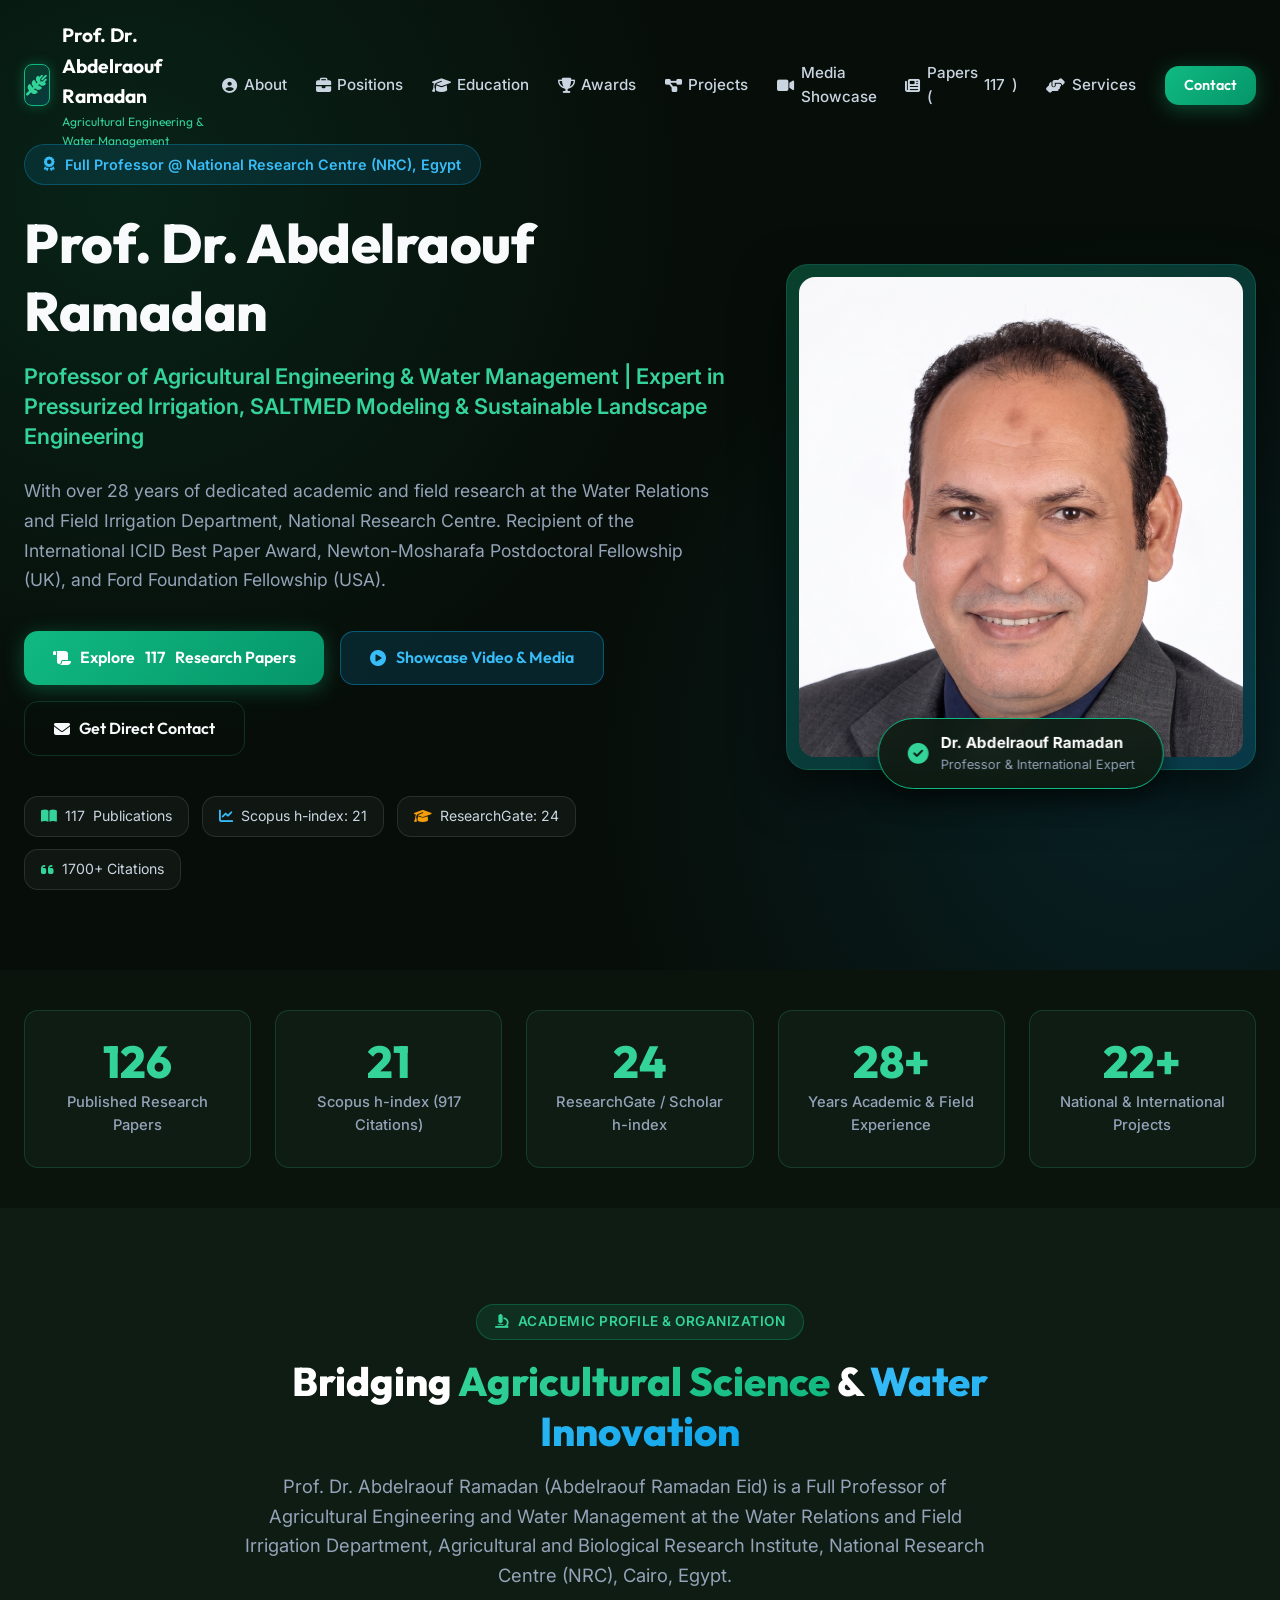
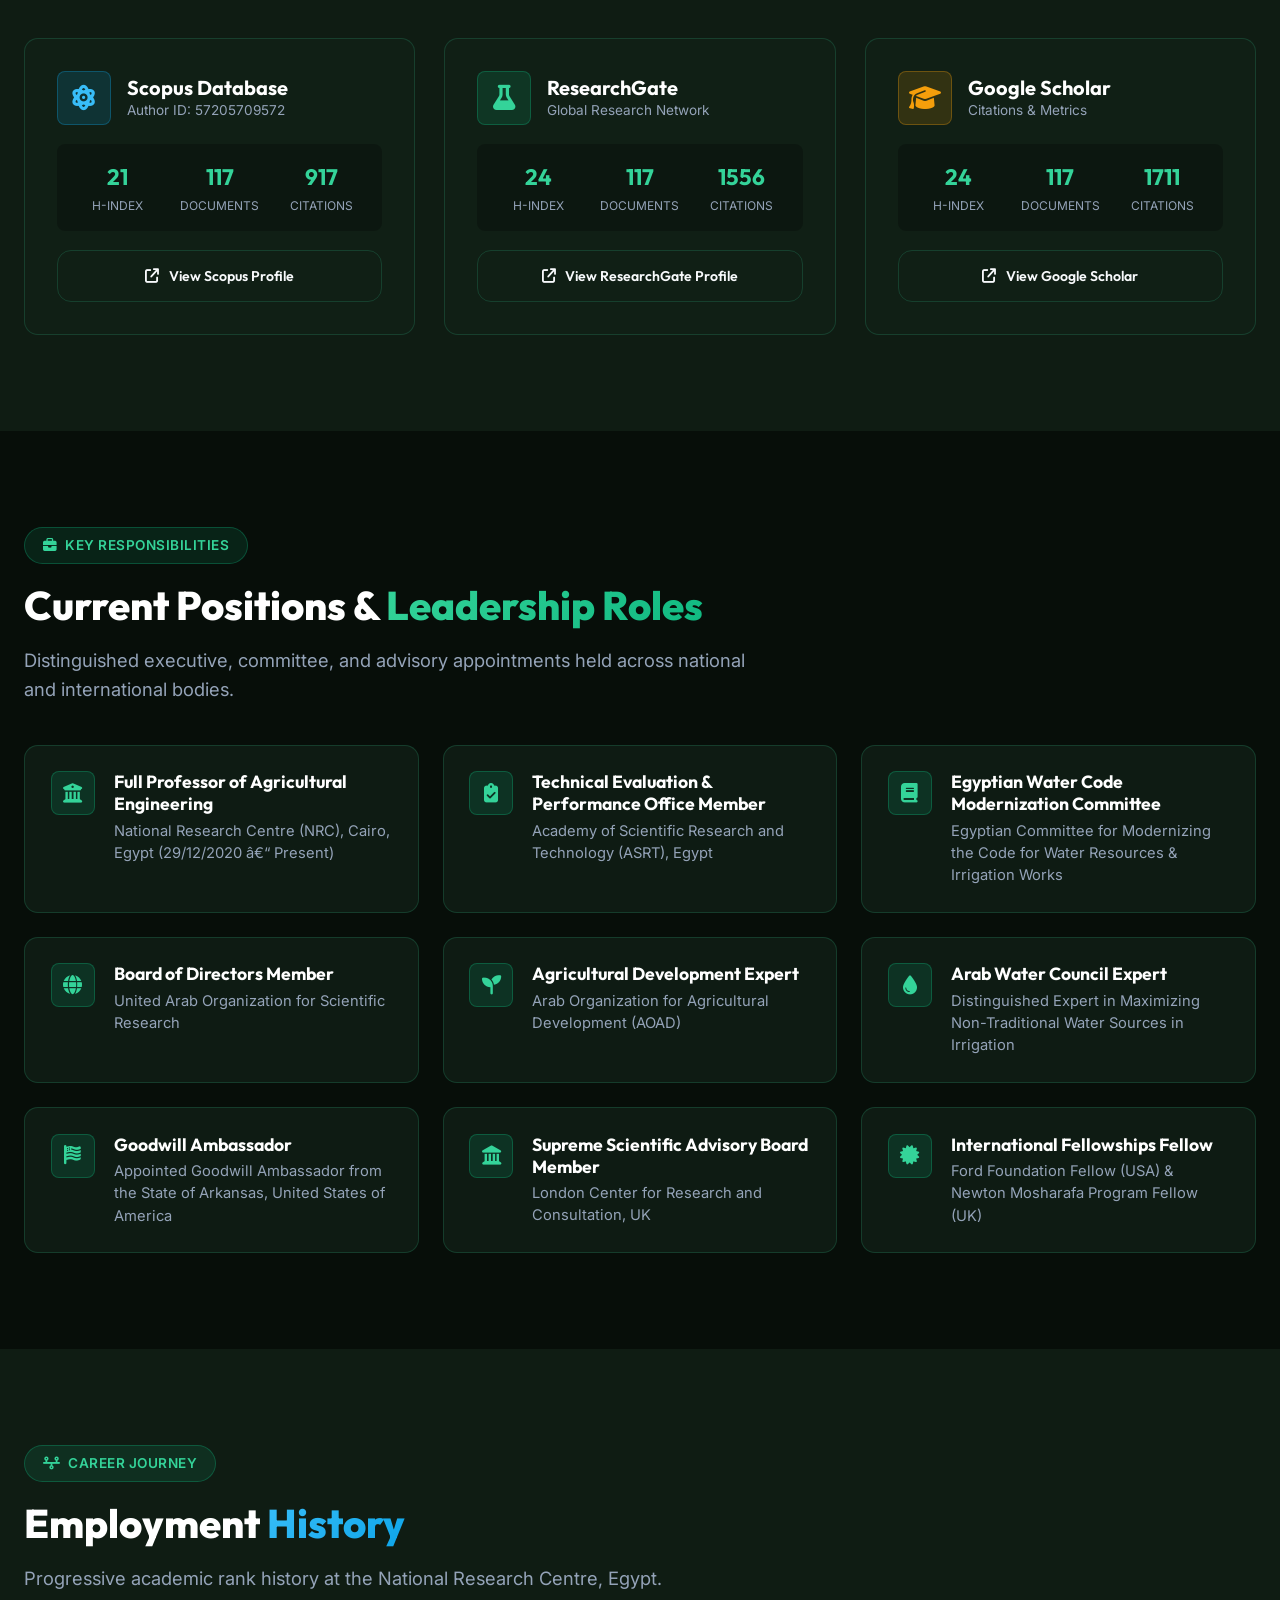
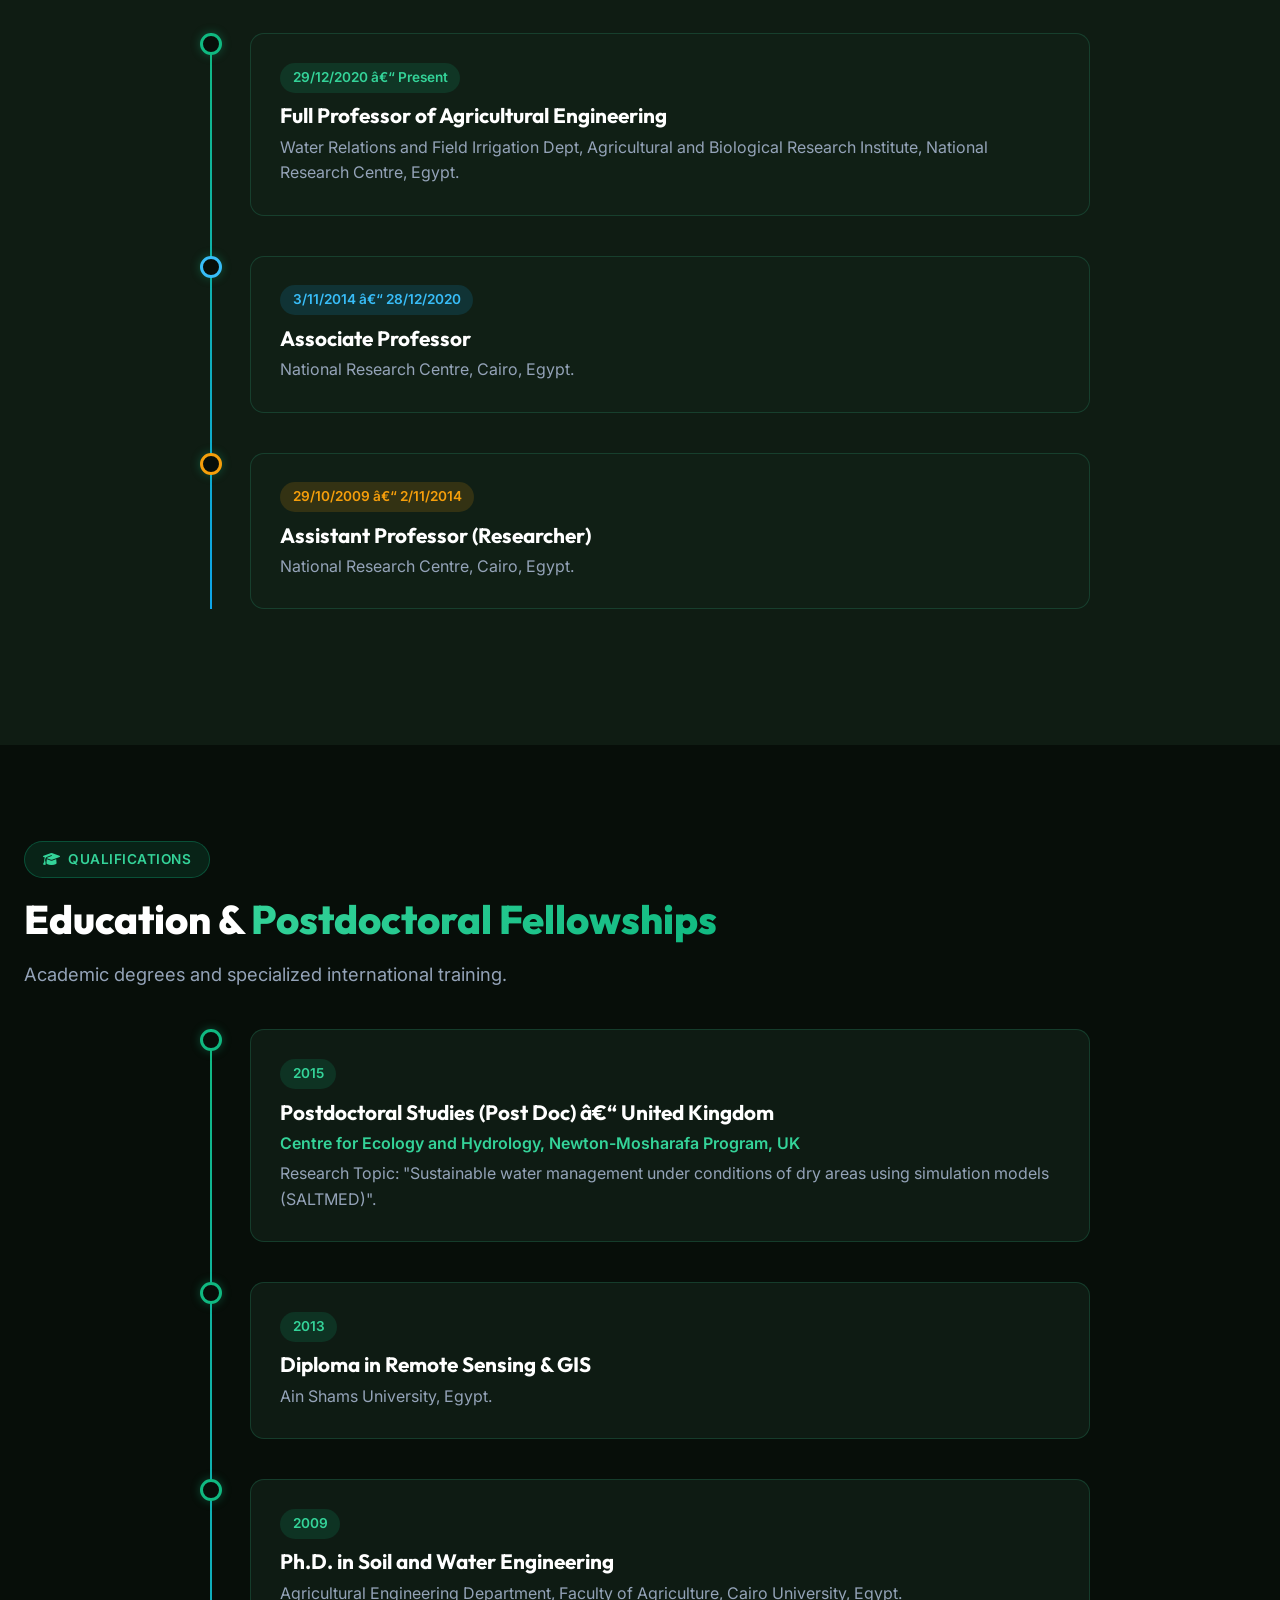
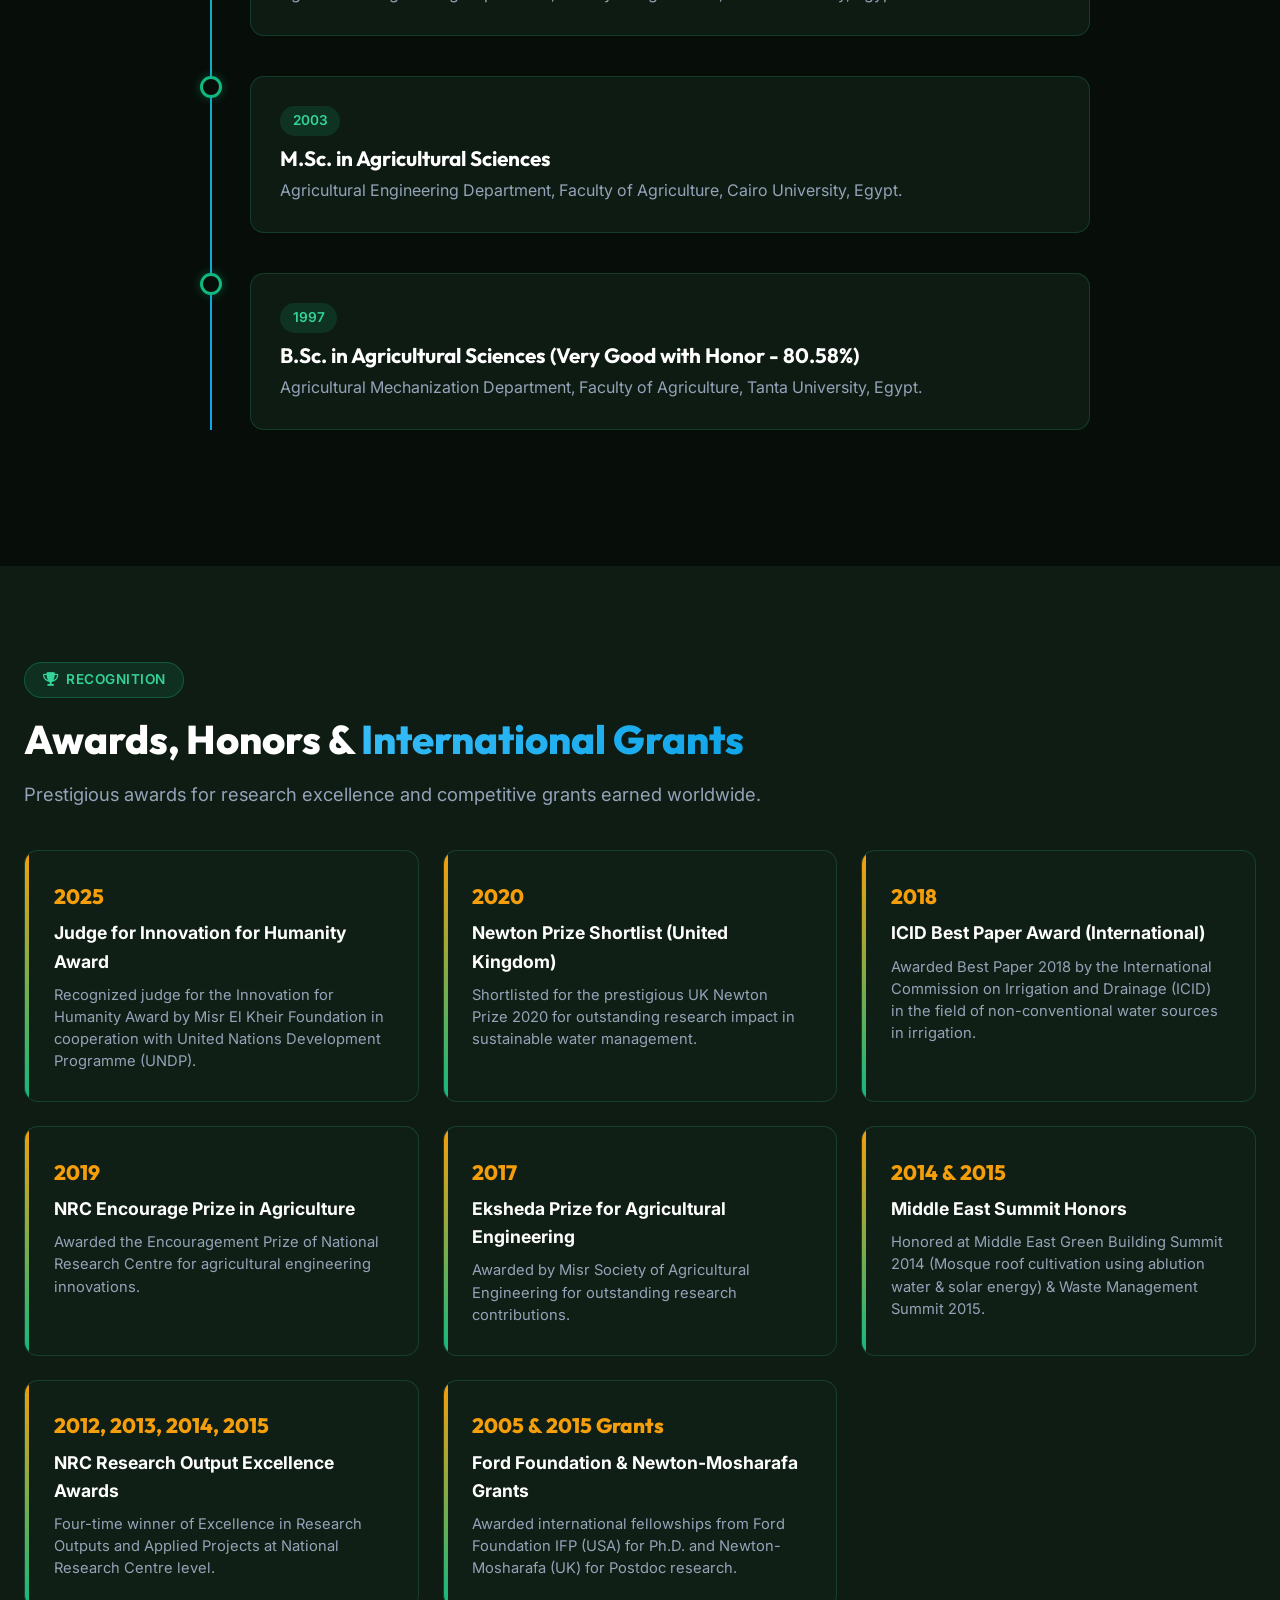
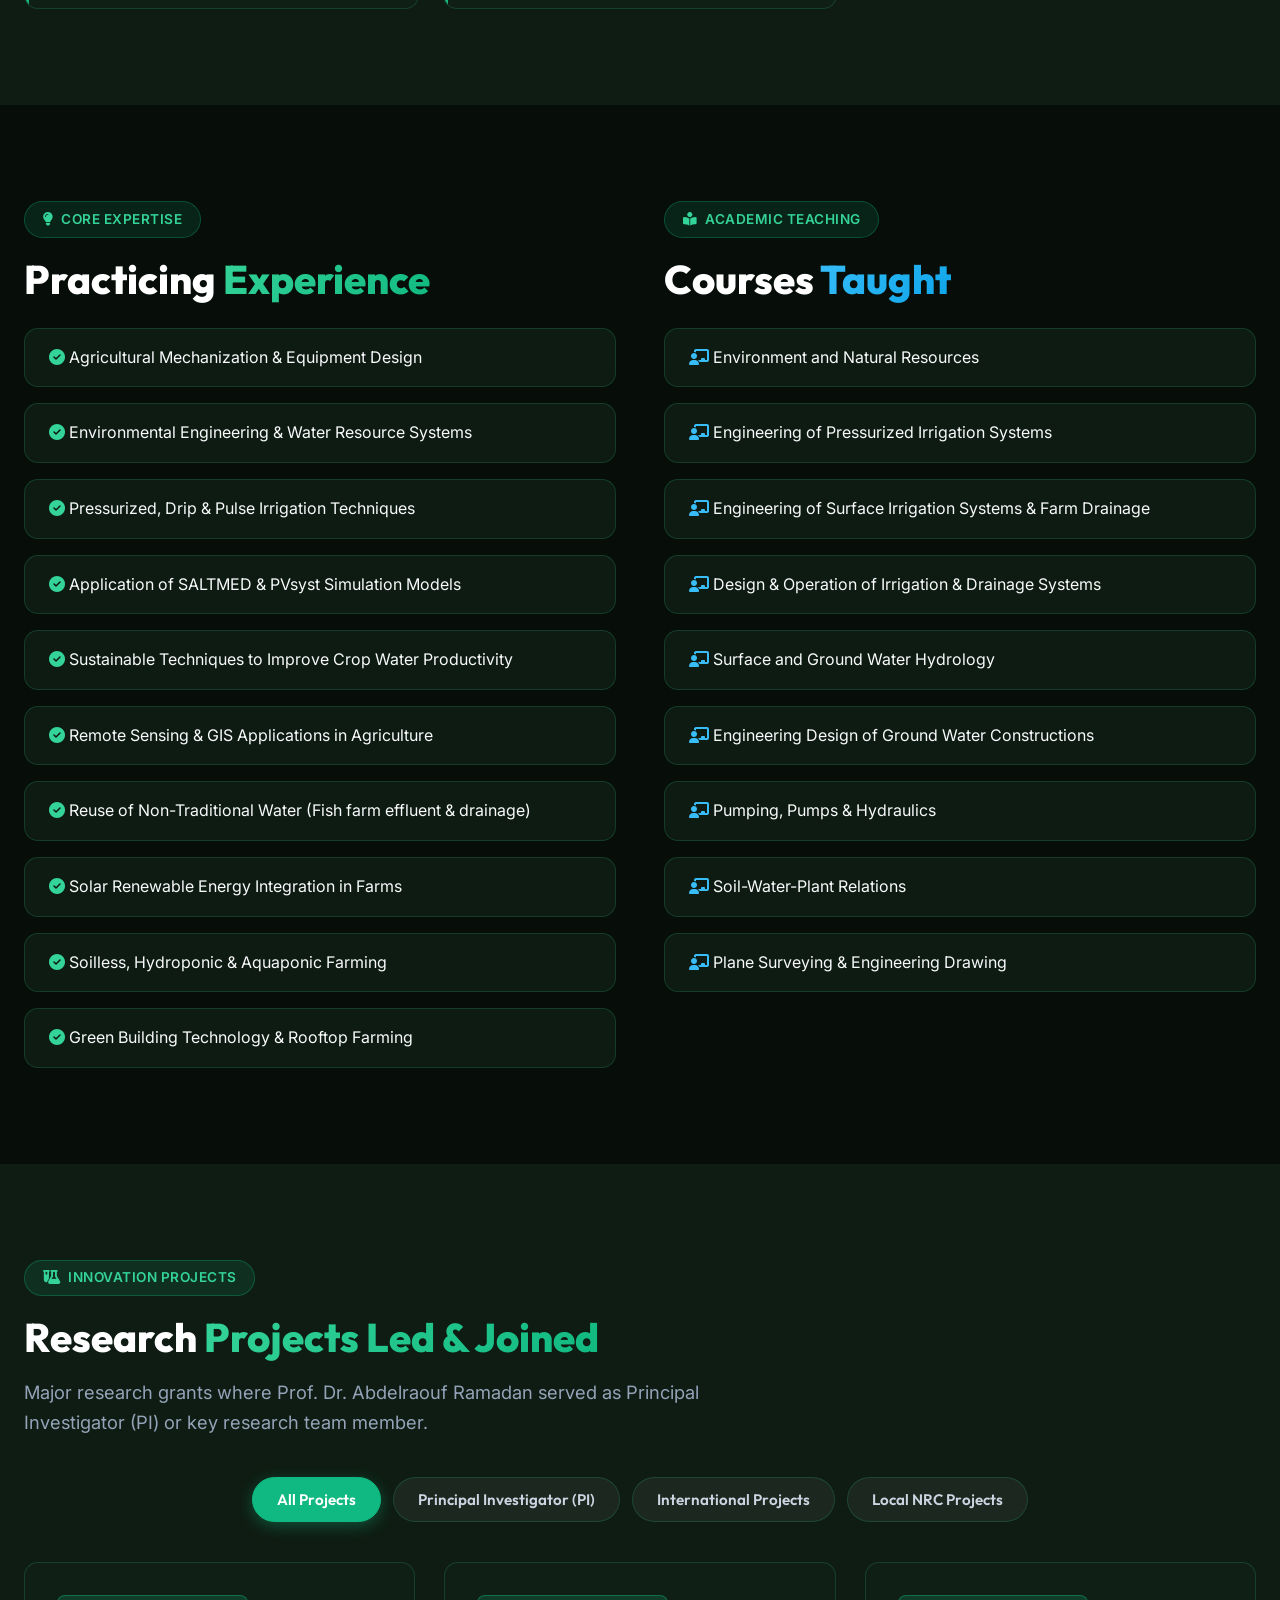
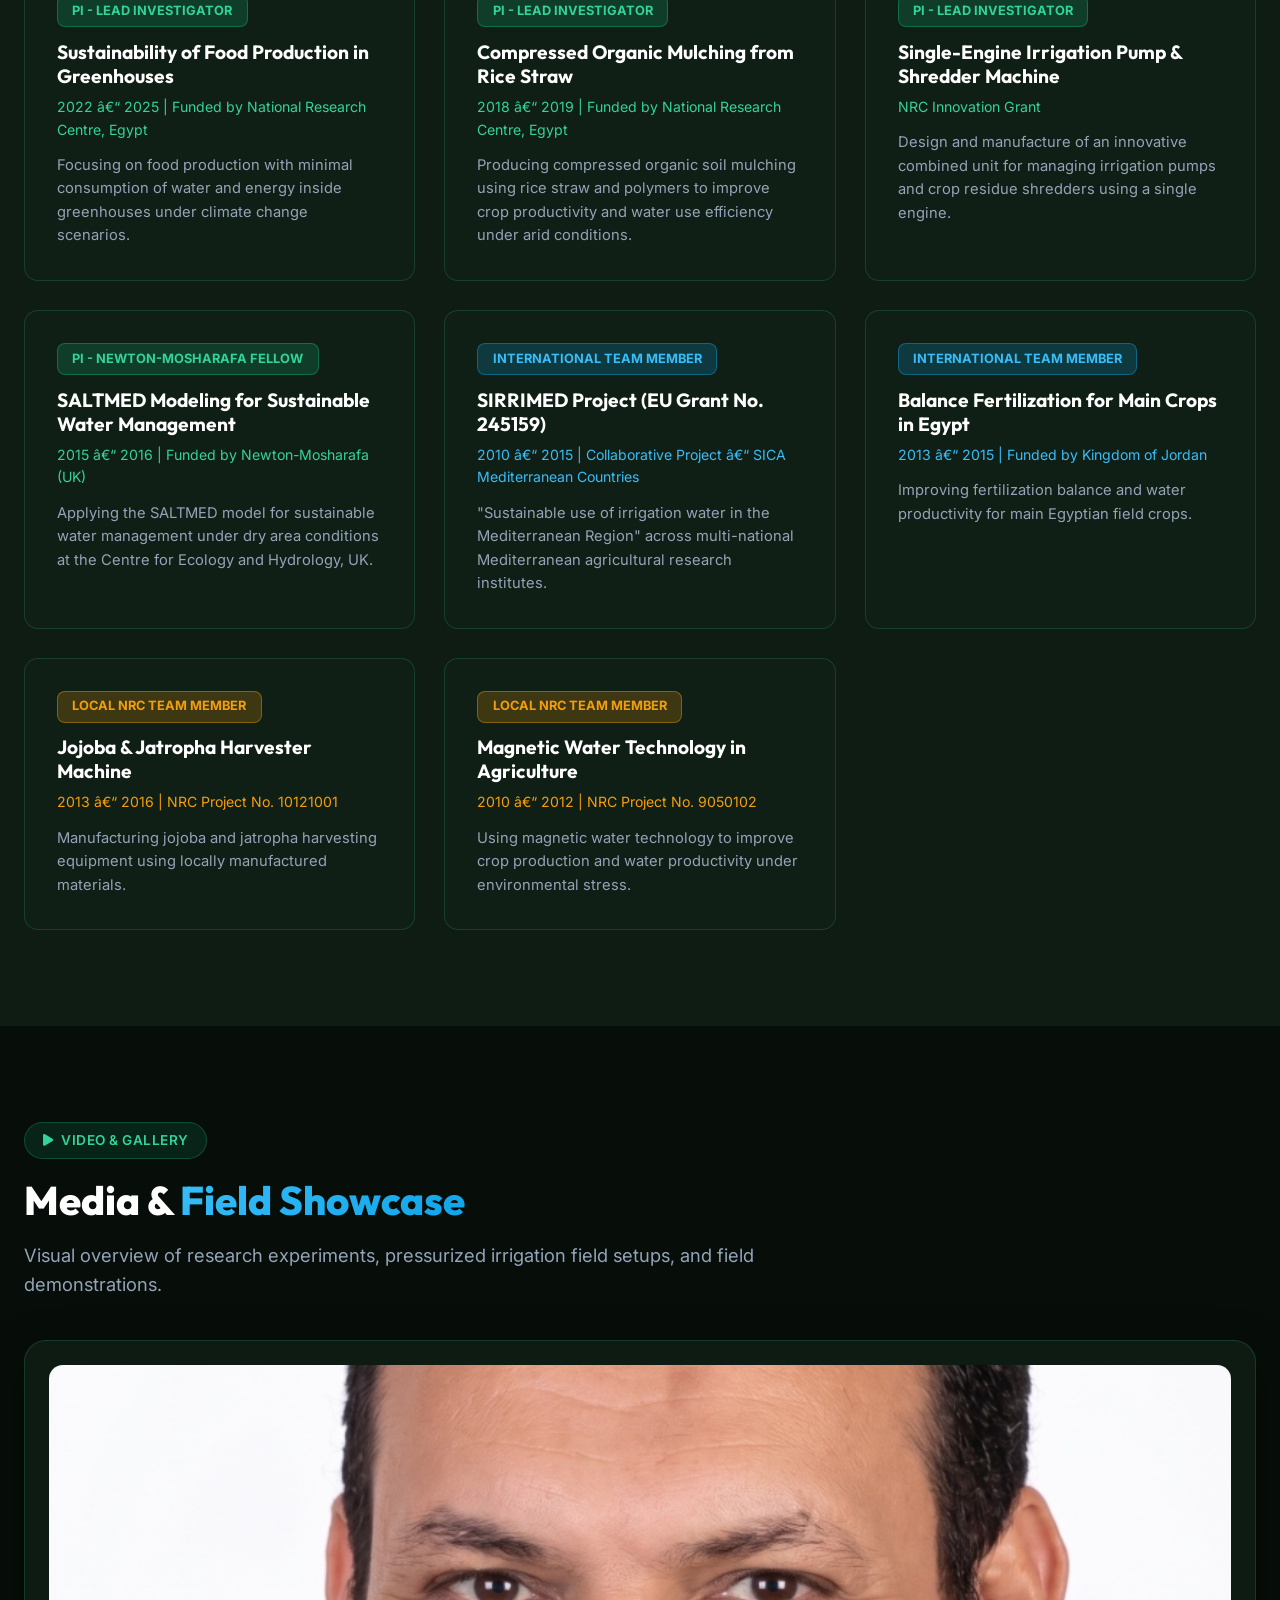
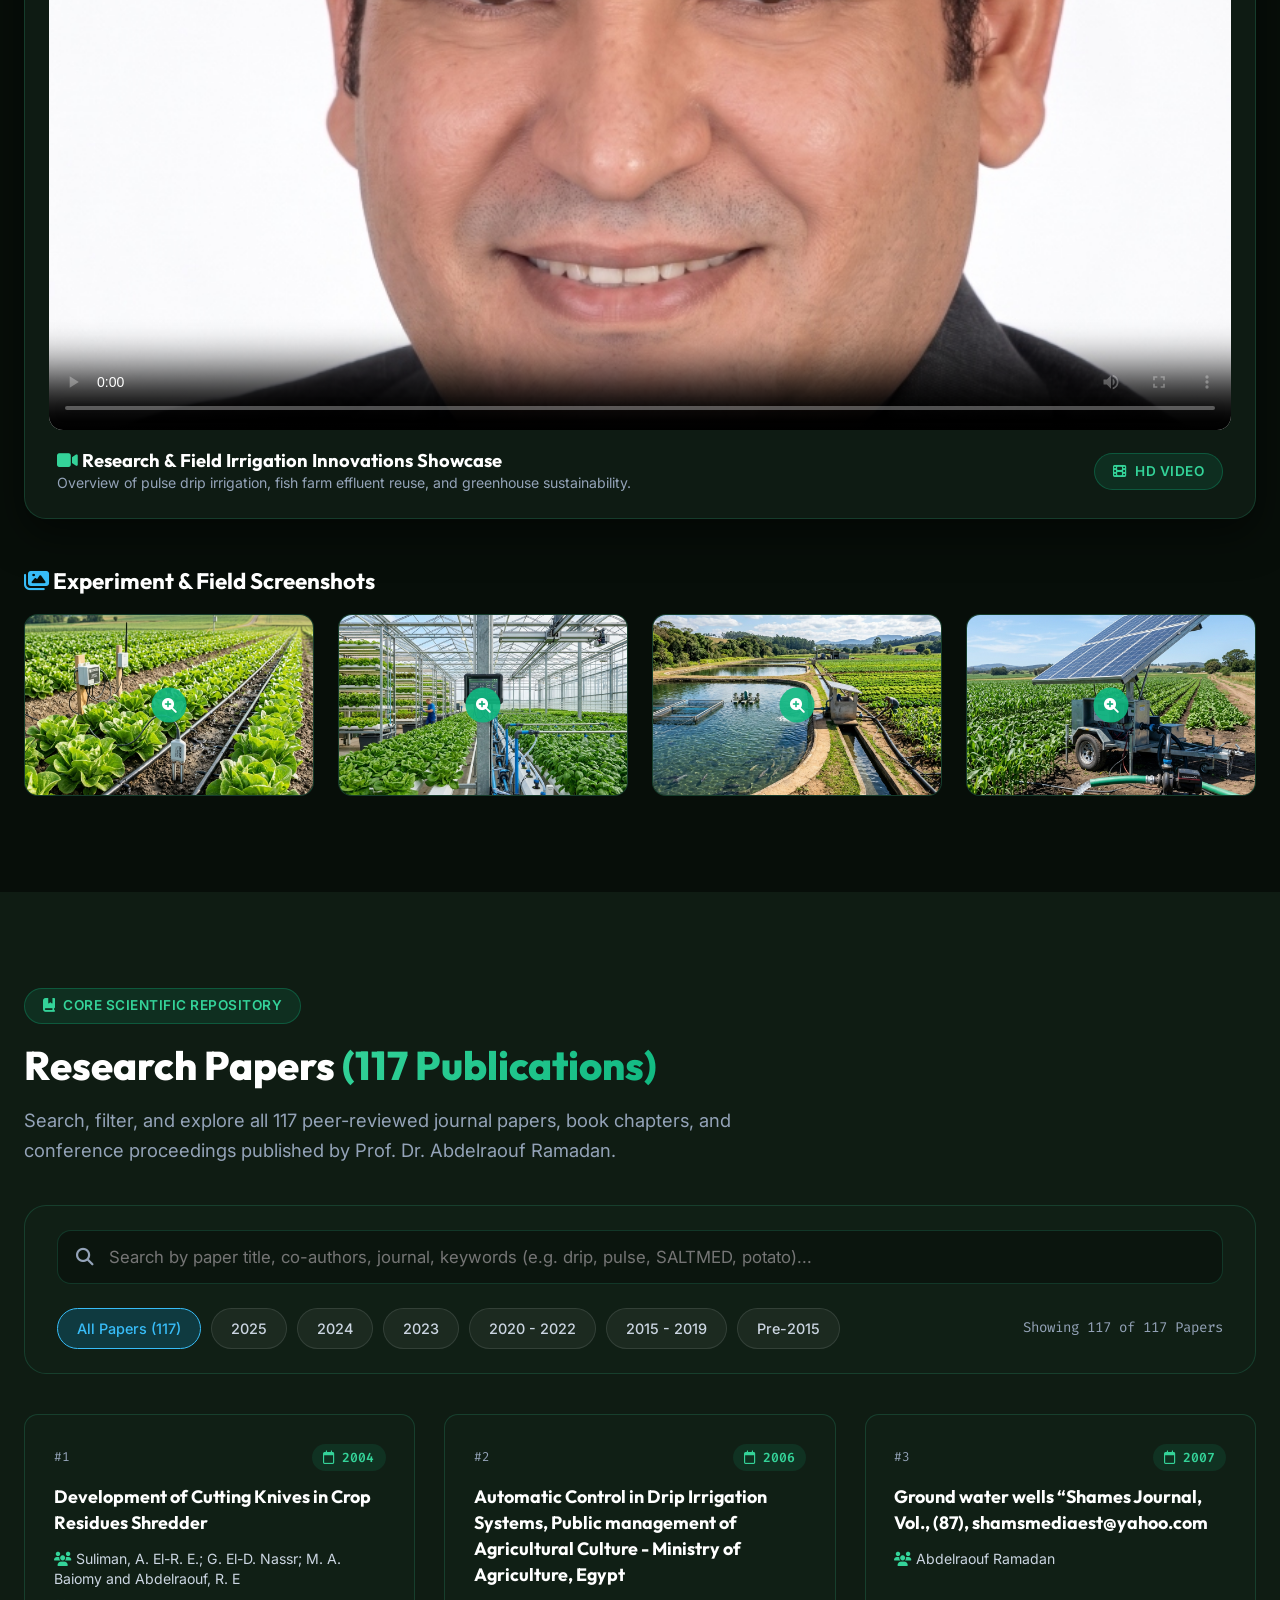
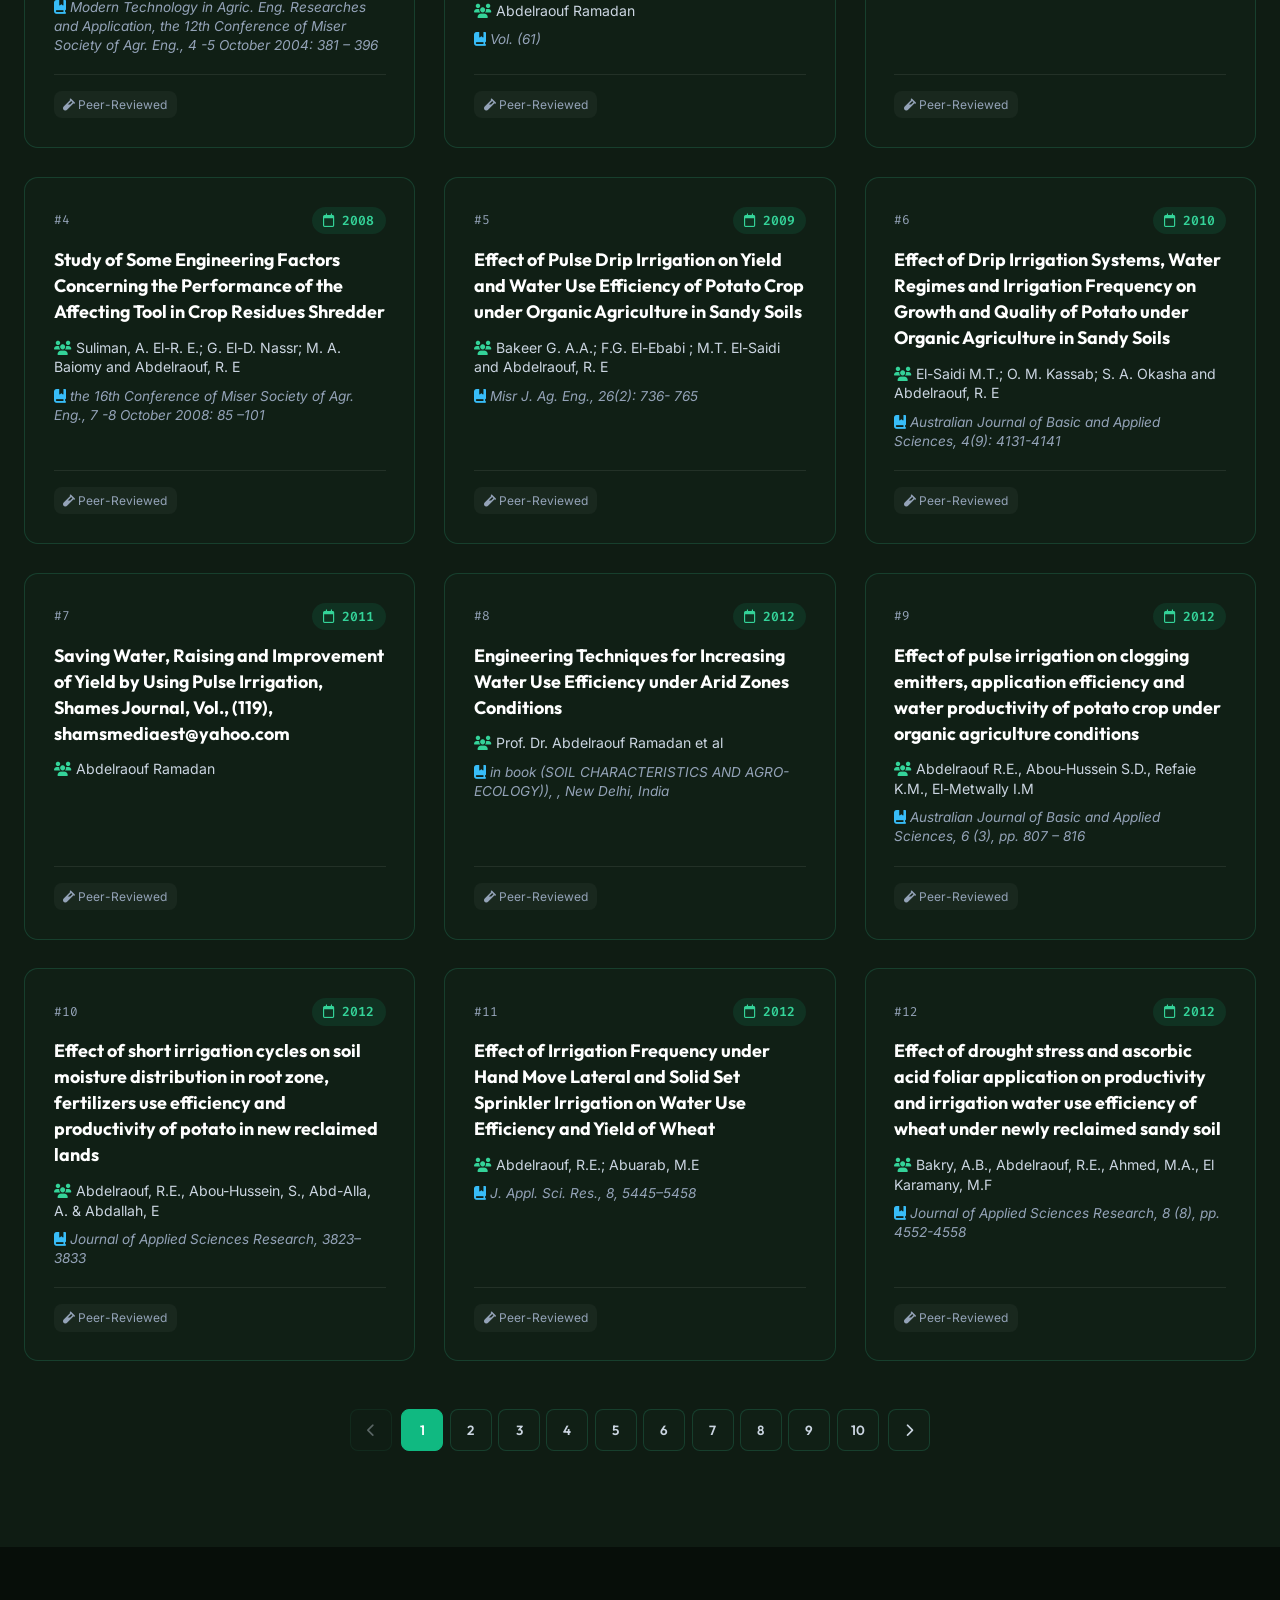
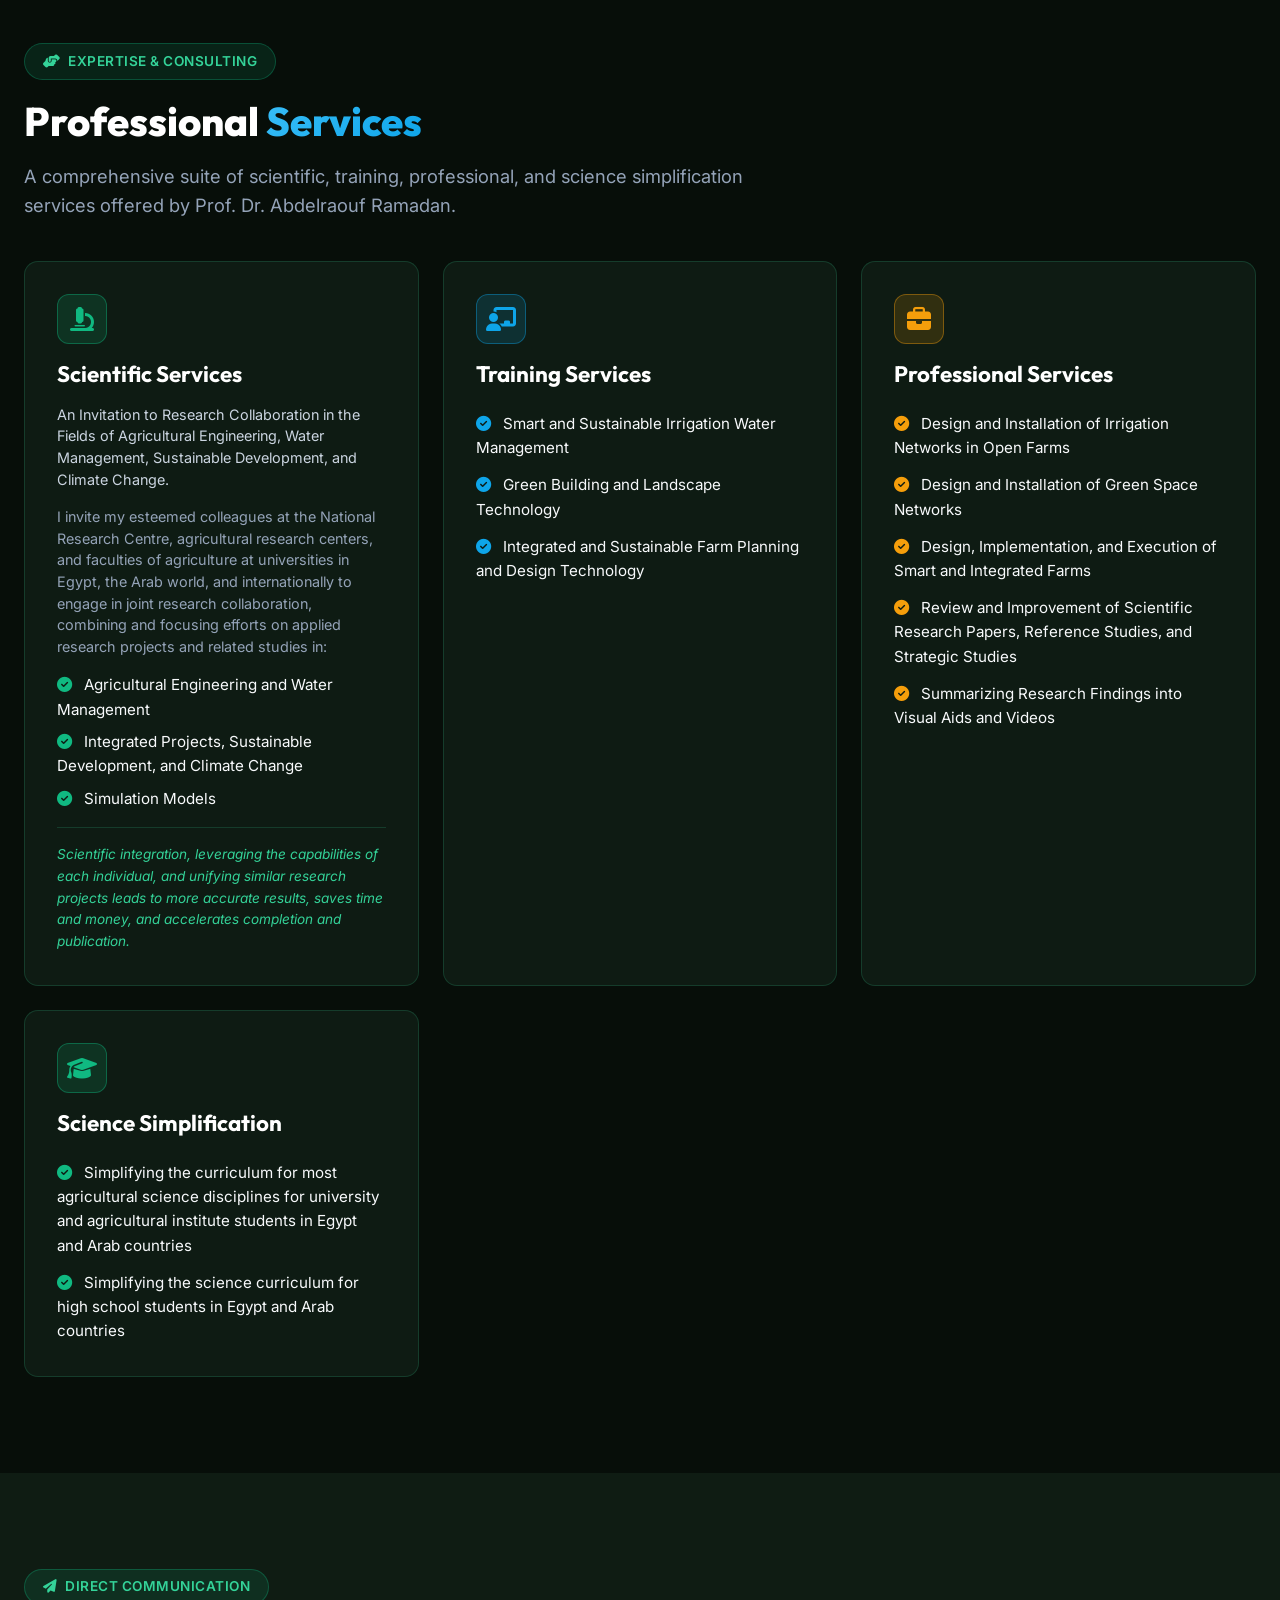
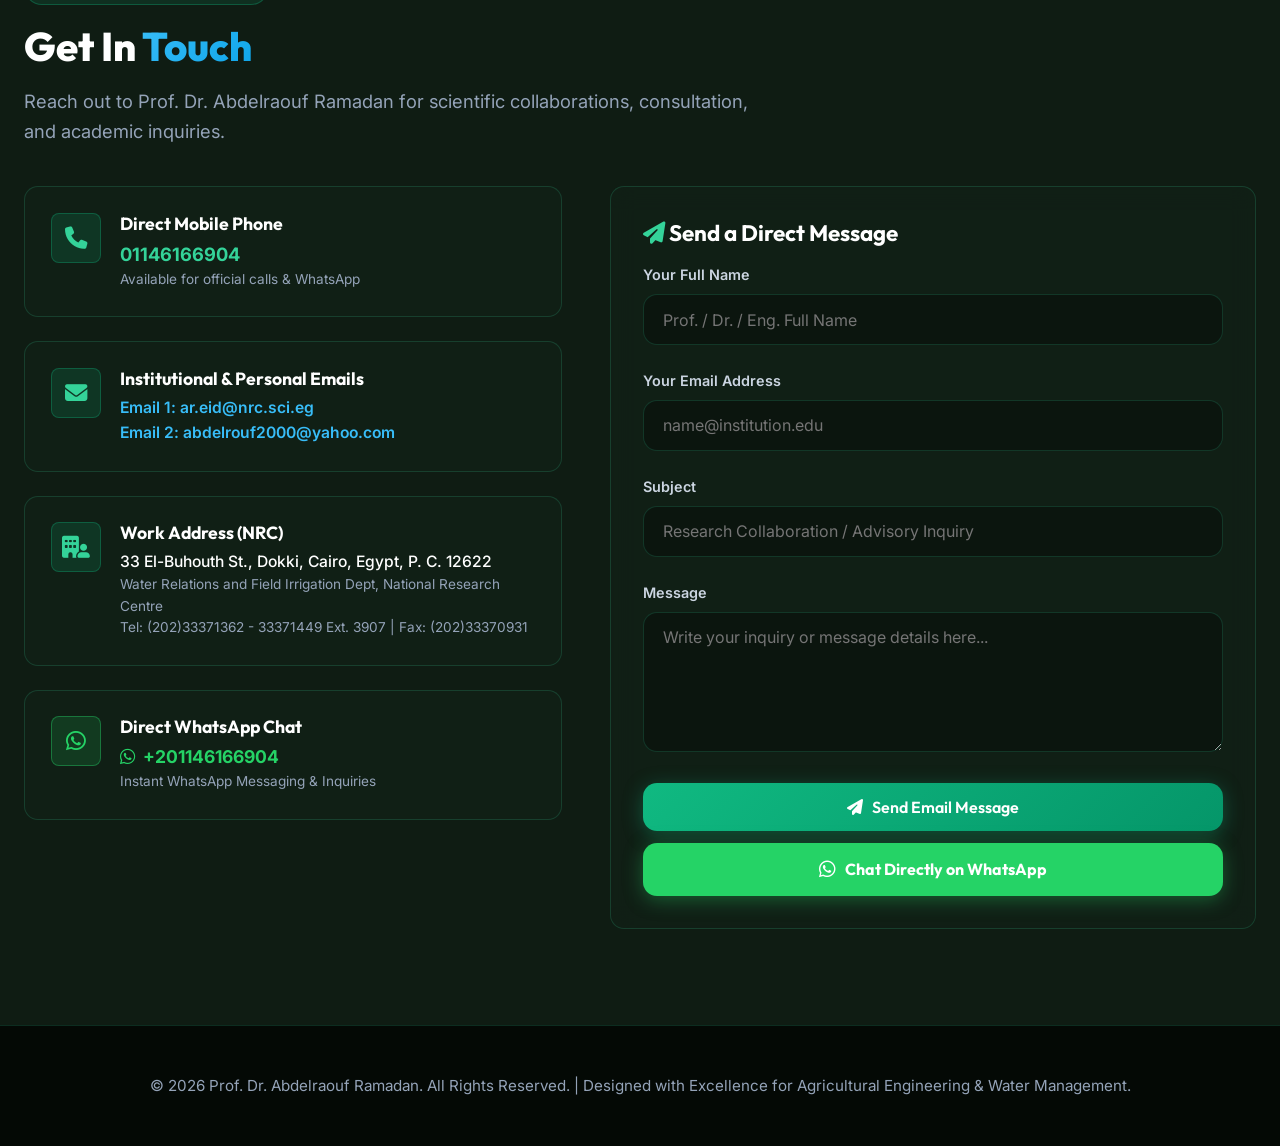
==== commit 404b0ec2: "feat: Dynamic document counts connected to database length" ====
--- a/index.html
+++ b/index.html
@@ -96,7 +96,7 @@
                     <li><a href="#awards" class="nav-link"><i class="fa-solid fa-trophy"></i> Awards</a></li>
                     <li><a href="#projects" class="nav-link"><i class="fa-solid fa-diagram-project"></i> Projects</a></li>
                     <li><a href="#media" class="nav-link"><i class="fa-solid fa-video"></i> Media Showcase</a></li>
-                    <li><a href="#research-papers" class="nav-link"><i class="fa-solid fa-newspaper"></i> Papers (117)</a></li>
+                    <li><a href="#research-papers" class="nav-link"><i class="fa-solid fa-newspaper"></i> Papers (<span class="dynamic-total-papers">117</span>)</a></li>
                     <li><a href="#services" class="nav-link"><i class="fa-solid fa-handshake-angle"></i> Services</a></li>
                     <li><a href="#contact" class="btn btn-primary" style="padding:0.5rem 1.2rem; font-size:0.9rem;">Contact</a></li>
                 </ul>
@@ -128,7 +128,7 @@
                         </p>
                         <div class="hero-actions">
                             <a href="#research-papers" class="btn btn-primary">
-                                <i class="fa-solid fa-scroll"></i> Explore 117 Research Papers
+                                <i class="fa-solid fa-scroll"></i> Explore <span class="dynamic-total-papers">117</span> Research Papers
                             </a>
                             <a href="#media" class="btn btn-secondary">
                                 <i class="fa-solid fa-circle-play"></i> Showcase Video & Media
@@ -138,7 +138,7 @@
                             </a>
                         </div>
                         <div class="hero-metrics-pills">
-                            <div class="metric-pill"><i class="fa-solid fa-book-open text-accent-green"></i> 117 Publications</div>
+                            <div class="metric-pill"><i class="fa-solid fa-book-open text-accent-green"></i> <span class="dynamic-total-papers">117</span> Publications</div>
                             <div class="metric-pill"><i class="fa-solid fa-chart-line text-accent-blue"></i> Scopus h-index: 21</div>
                             <div class="metric-pill"><i class="fa-solid fa-graduation-cap text-accent-gold"></i> ResearchGate: 24</div>
                             <div class="metric-pill"><i class="fa-solid fa-quote-left text-accent-green"></i> 1700+ Citations</div>
@@ -217,7 +217,7 @@
                                 <div class="p-stat-lbl">h-index</div>
                             </div>
                             <div>
-                                <div class="p-stat-val">70</div>
+                                <div class="p-stat-val dynamic-total-papers">70</div>
                                 <div class="p-stat-lbl">Documents</div>
                             </div>
                             <div>
@@ -244,7 +244,7 @@
                                 <div class="p-stat-lbl">h-index</div>
                             </div>
                             <div>
-                                <div class="p-stat-val">116</div>
+                                <div class="p-stat-val dynamic-total-papers">116</div>
                                 <div class="p-stat-lbl">Documents</div>
                             </div>
                             <div>
@@ -271,7 +271,7 @@
                                 <div class="p-stat-lbl">h-index</div>
                             </div>
                             <div>
-                                <div class="p-stat-val">116</div>
+                                <div class="p-stat-val dynamic-total-papers">116</div>
                                 <div class="p-stat-lbl">Documents</div>
                             </div>
                             <div>
@@ -714,8 +714,8 @@
         <section class="section-padding bg-surface" id="research-papers">
             <div class="container">
                 <span class="section-tag"><i class="fa-solid fa-book-bookmark"></i> Core Scientific Repository</span>
-                <h2 class="section-title">Research Papers <span class="gradient-green">(117 Publications)</span></h2>
-                <p class="section-subtitle">Search, filter, and explore all 117 peer-reviewed journal papers, book chapters, and conference proceedings published by Prof. Dr. Abdelraouf Ramadan.</p>
+                <h2 class="section-title">Research Papers <span class="gradient-green">(<span class="dynamic-total-papers">117</span> Publications)</span></h2>
+                <p class="section-subtitle">Search, filter, and explore all <span class="dynamic-total-papers">117</span> peer-reviewed journal papers, book chapters, and conference proceedings published by Prof. Dr. Abdelraouf Ramadan.</p>
 
                 <!-- Search & Filters Bar -->
                 <div class="papers-controls-bar">
@@ -726,7 +726,7 @@
 
                     <div style="display:flex; align-items:center; justify-content:space-between; flex-wrap:wrap; gap:1rem;">
                         <div class="filters-pills-row">
-                            <span class="filter-pill active" data-year="all">All Papers (117)</span>
+                            <span class="filter-pill active" data-year="all">All Papers (<span class="dynamic-total-papers">117</span>)</span>
                             <span class="filter-pill" data-year="2025">2025</span>
                             <span class="filter-pill" data-year="2024">2024</span>
                             <span class="filter-pill" data-year="2023">2023</span>
@@ -734,7 +734,7 @@
                             <span class="filter-pill" data-year="2015-2019">2015 - 2019</span>
                             <span class="filter-pill" data-year="pre-2015">Pre-2015</span>
                         </div>
-                        <div id="papersCountBadge" class="papers-count-badge">Showing 126 of 117 Papers</div>
+                        <div id="papersCountBadge" class="papers-count-badge">Showing 126 of <span class="dynamic-total-papers">117</span> Papers</div>
                     </div>
                 </div>
 
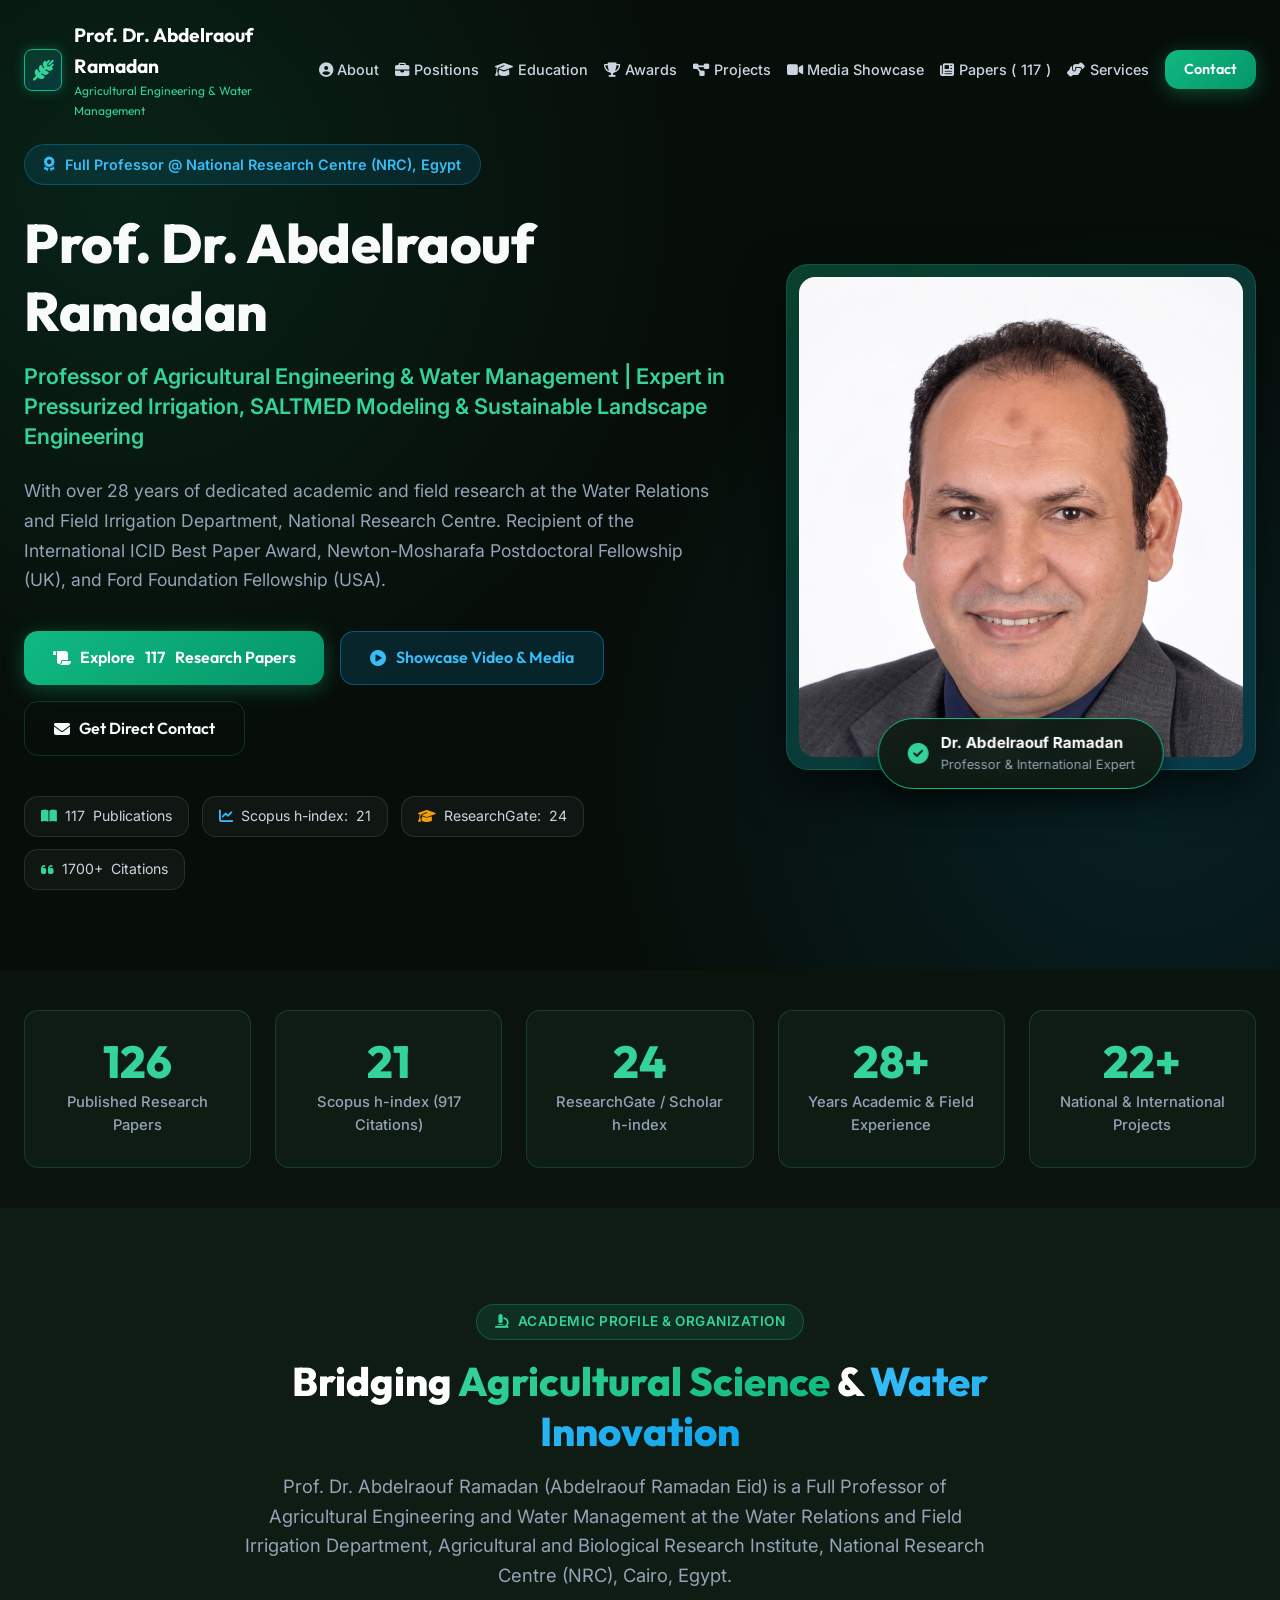
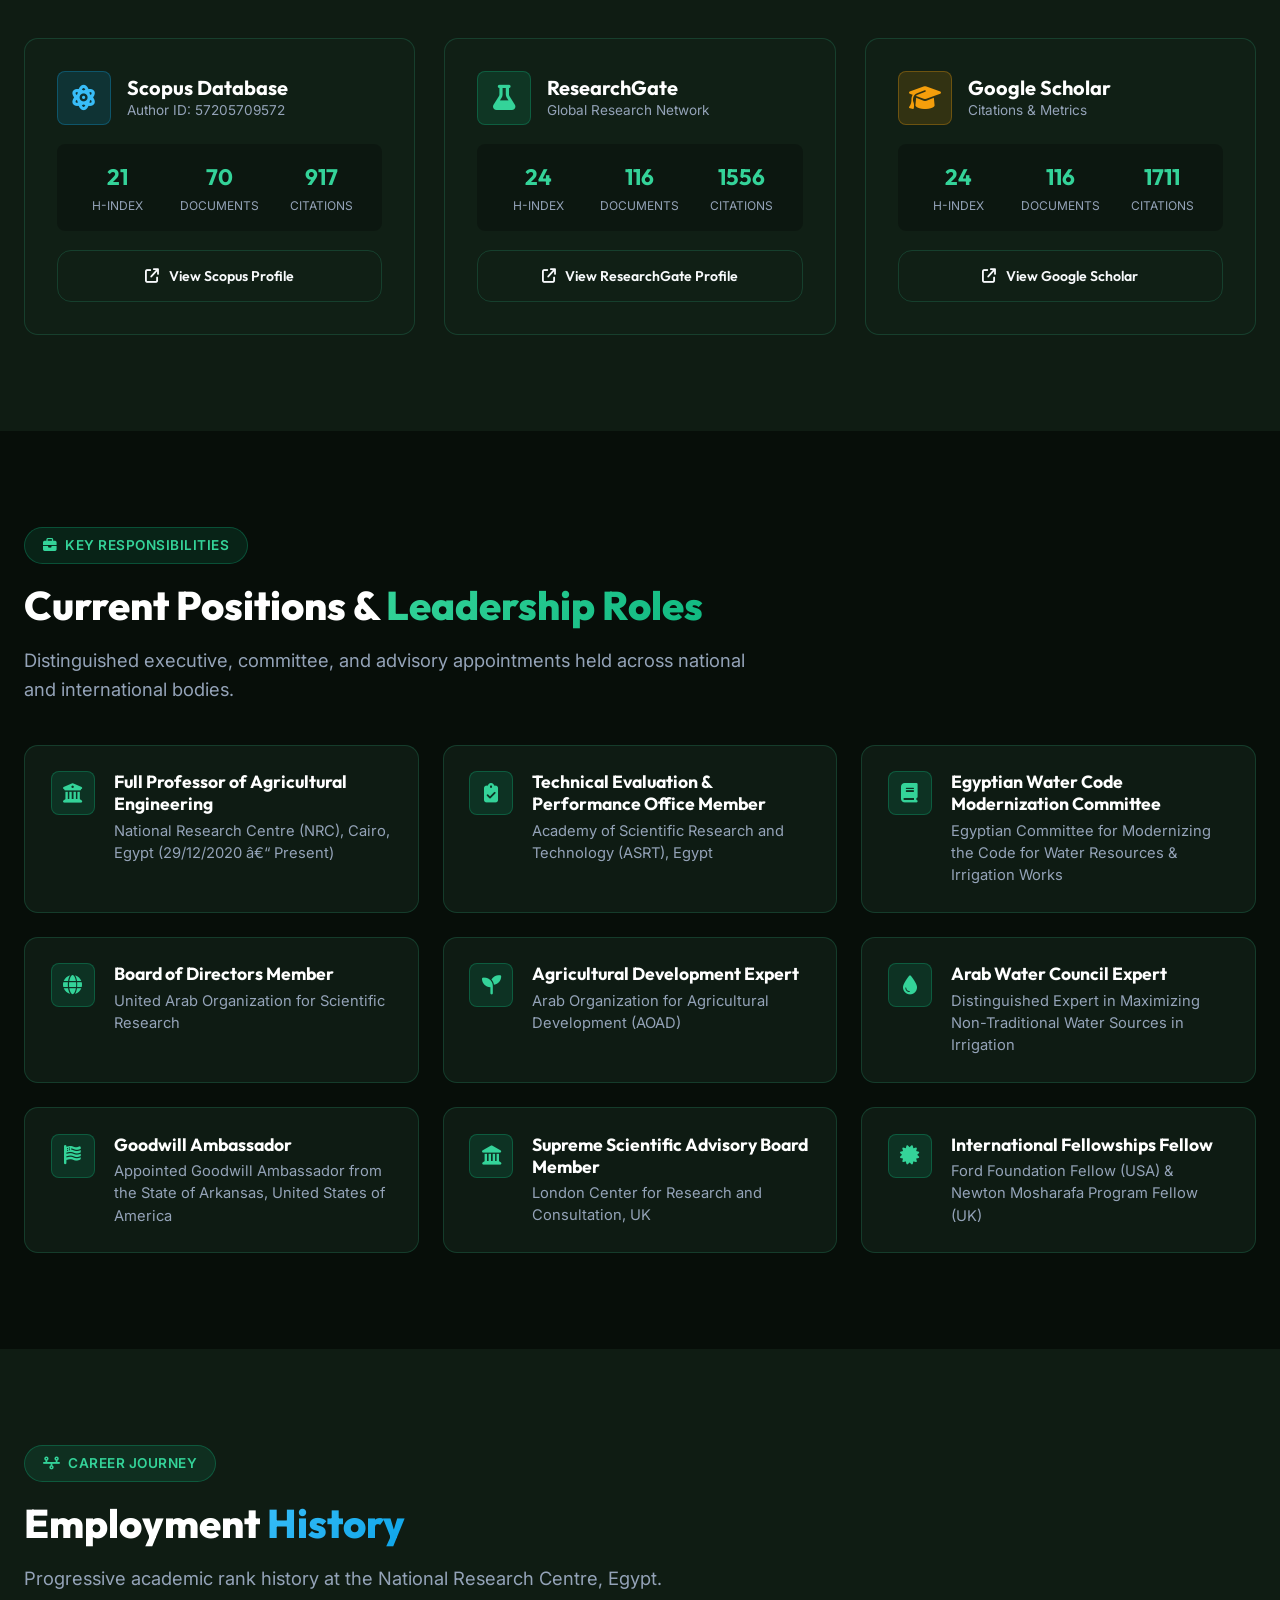
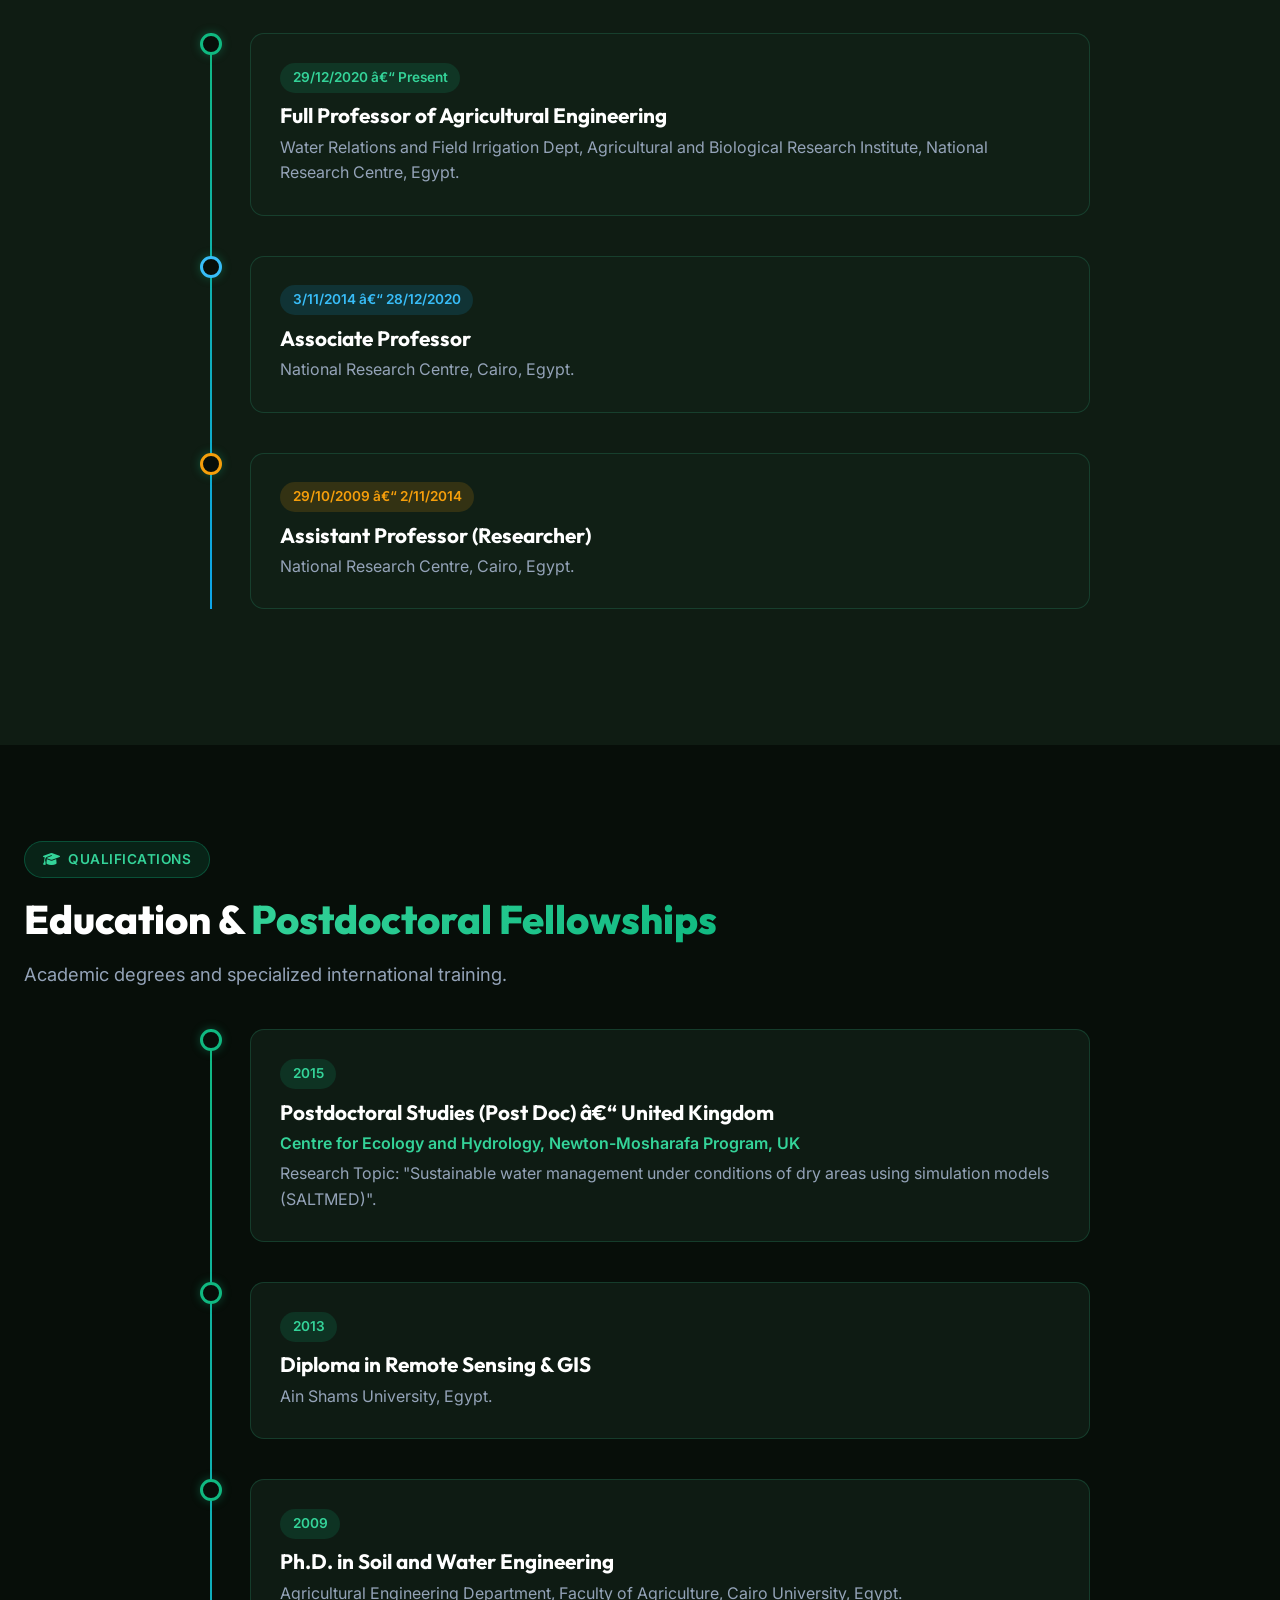
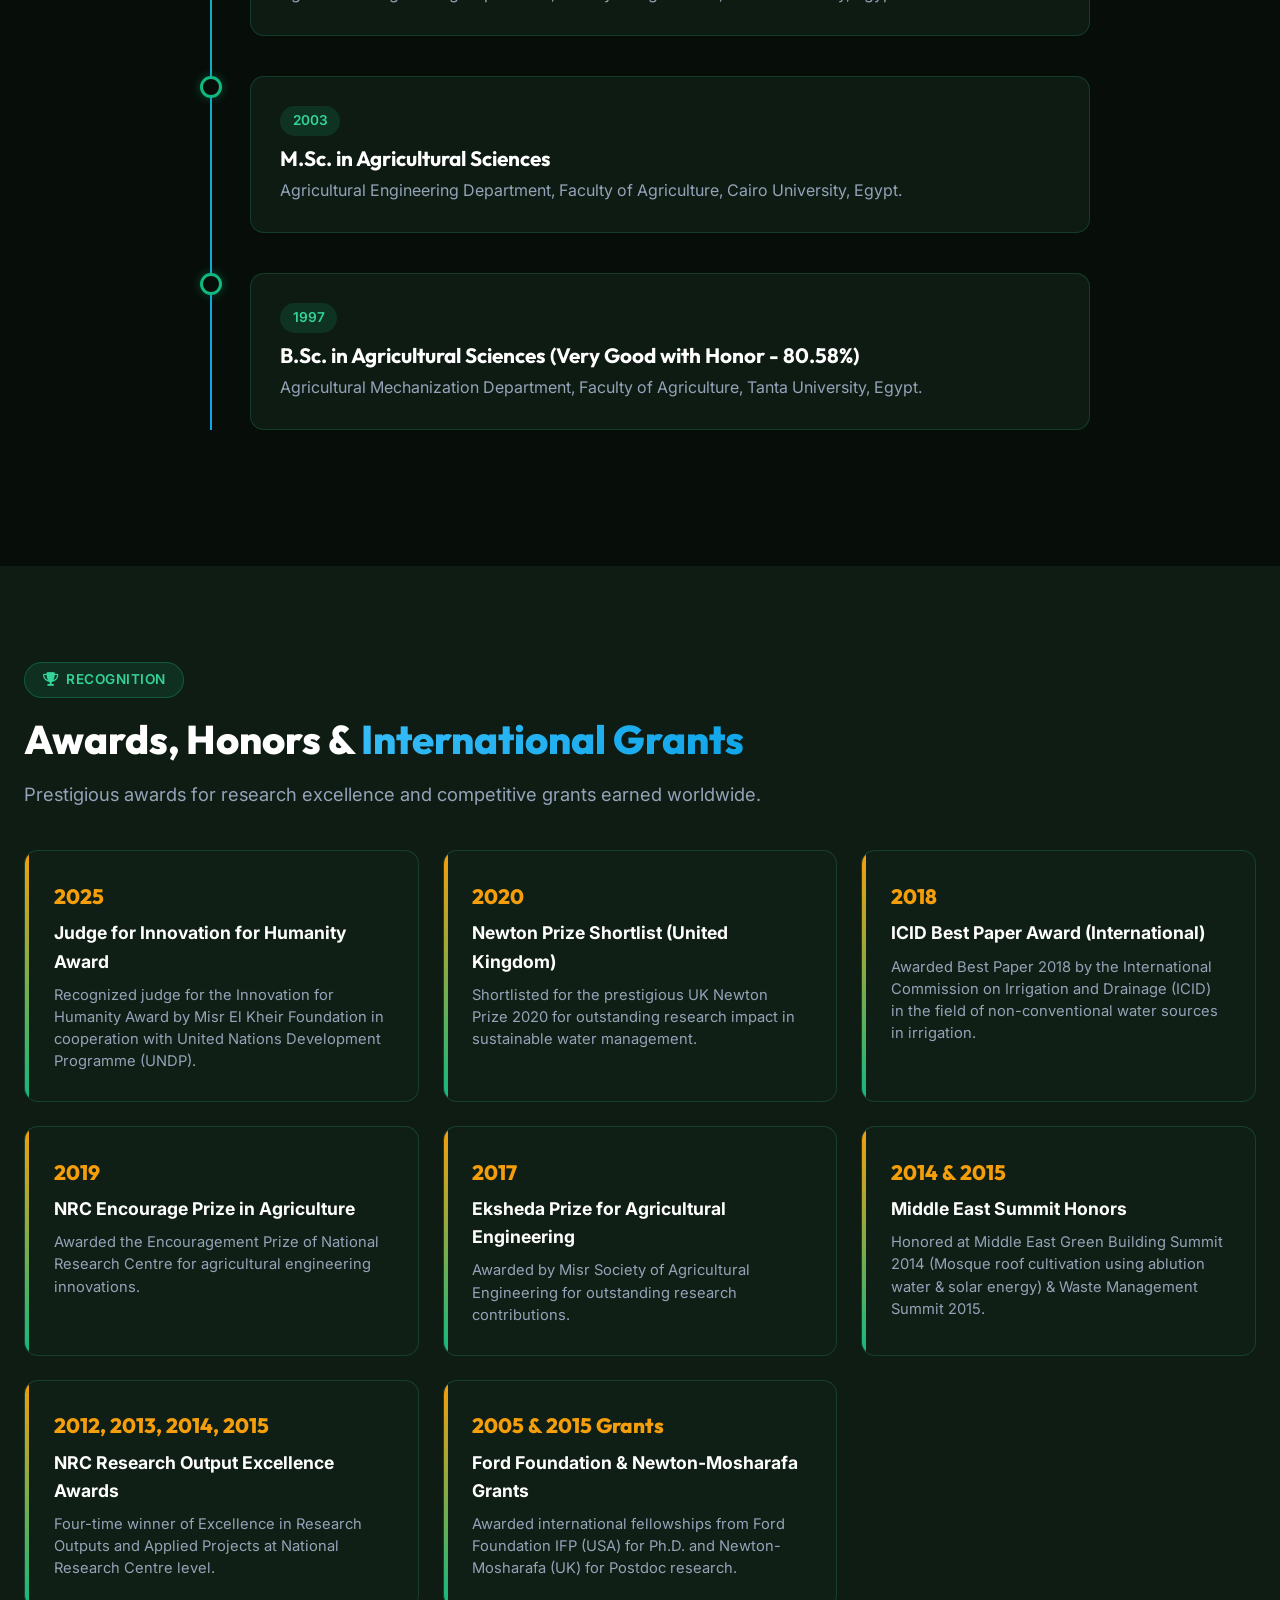
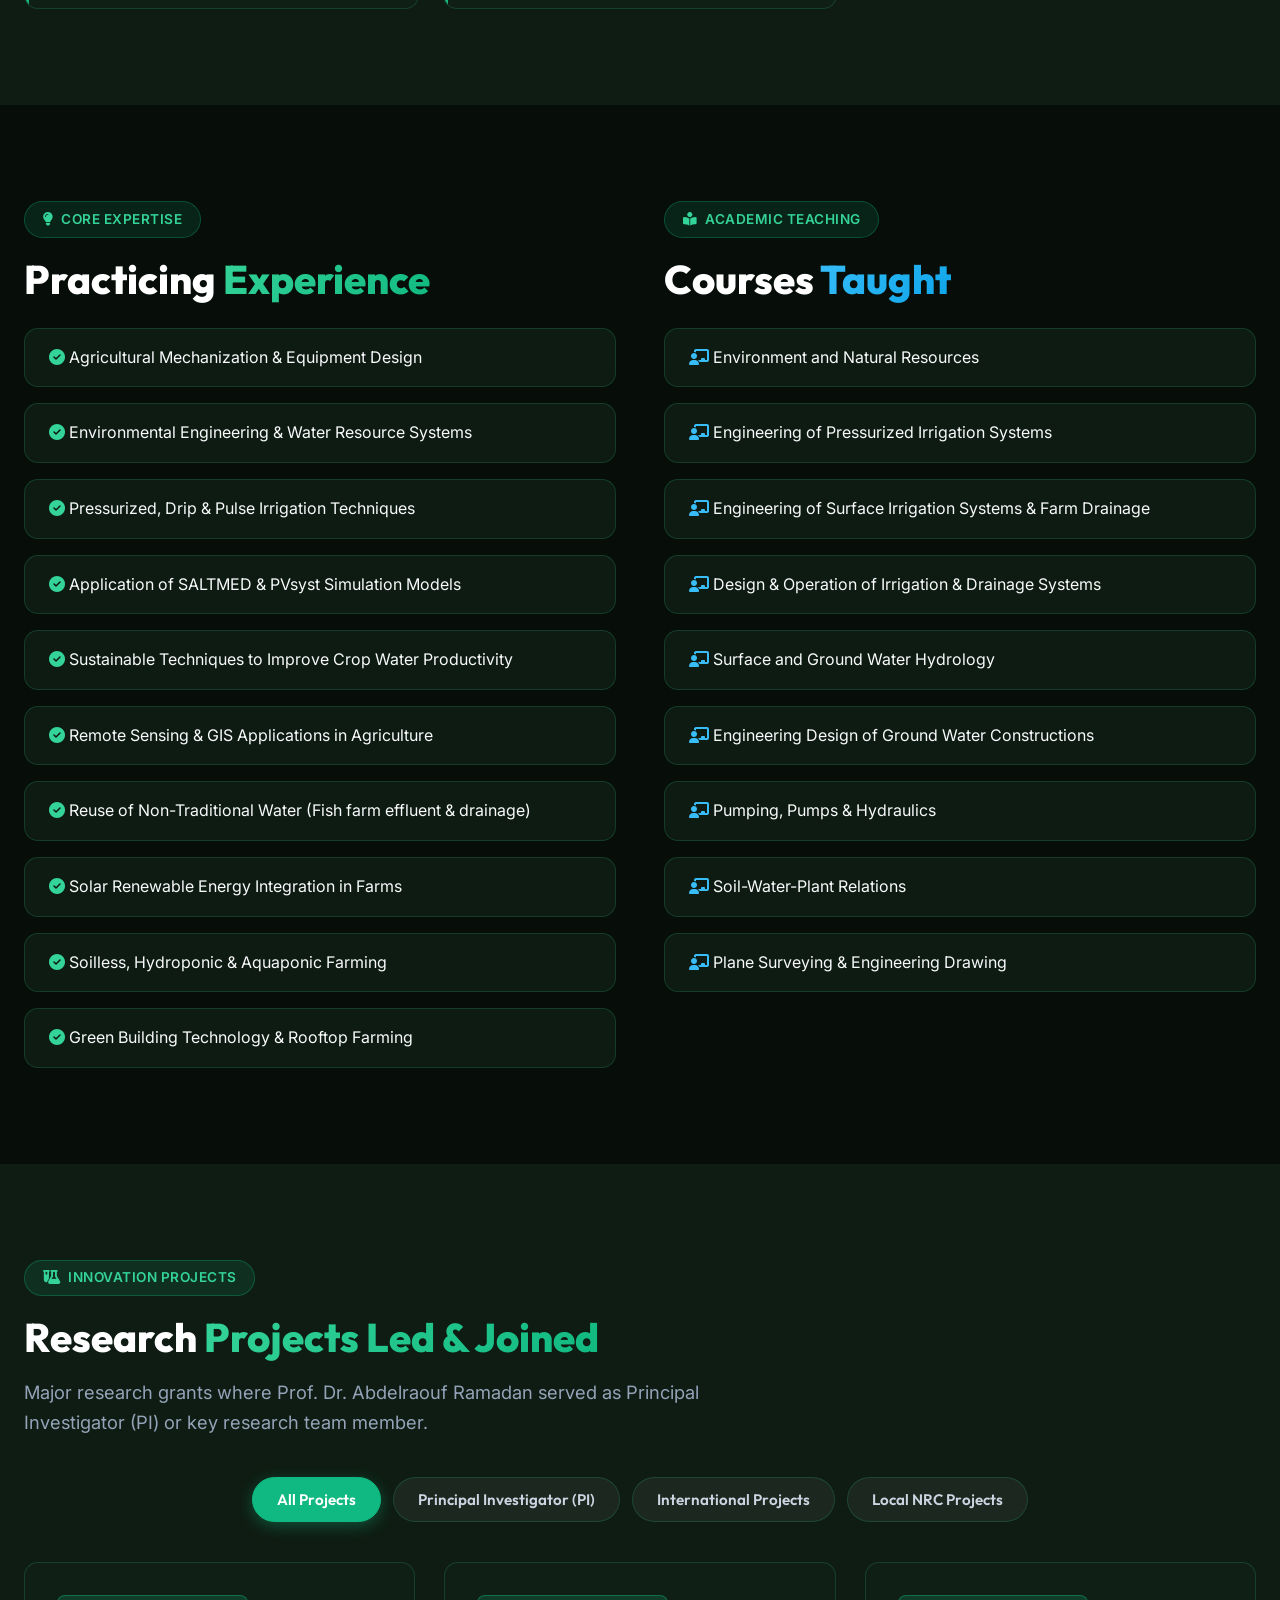
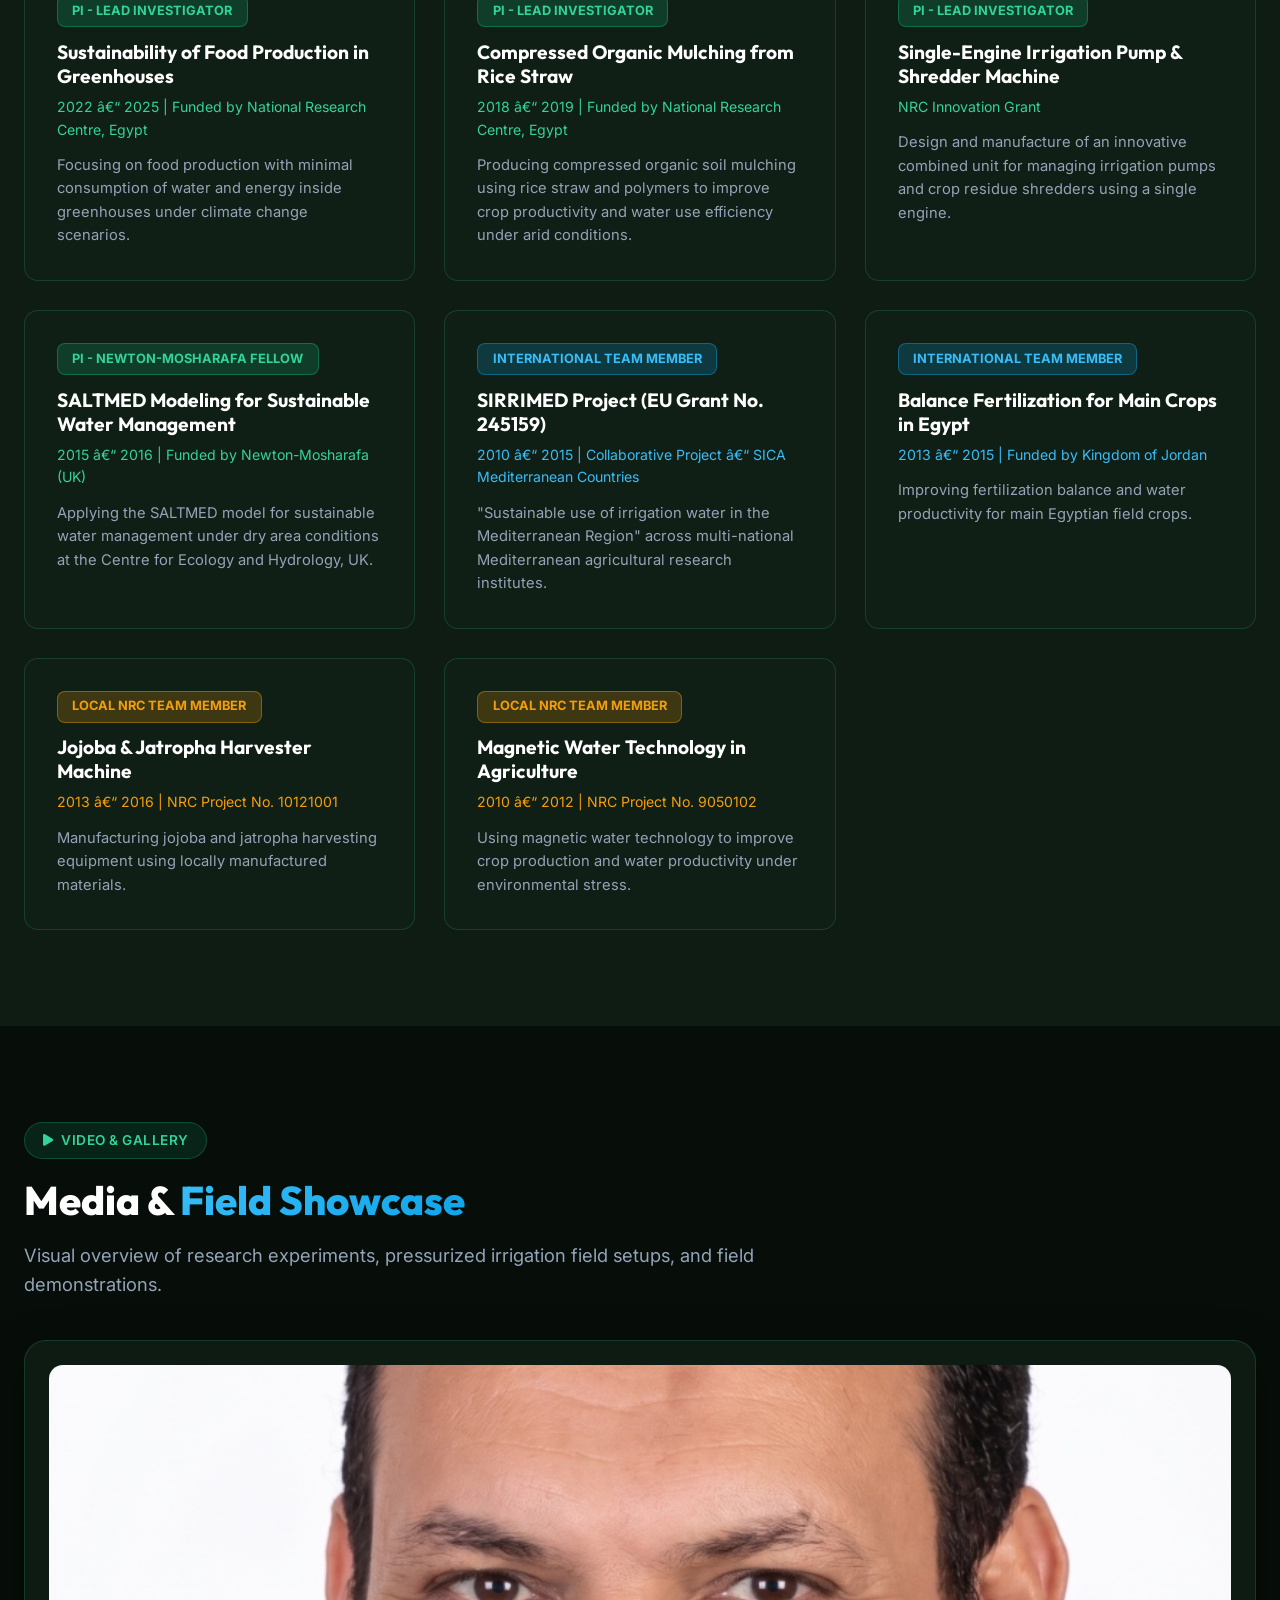
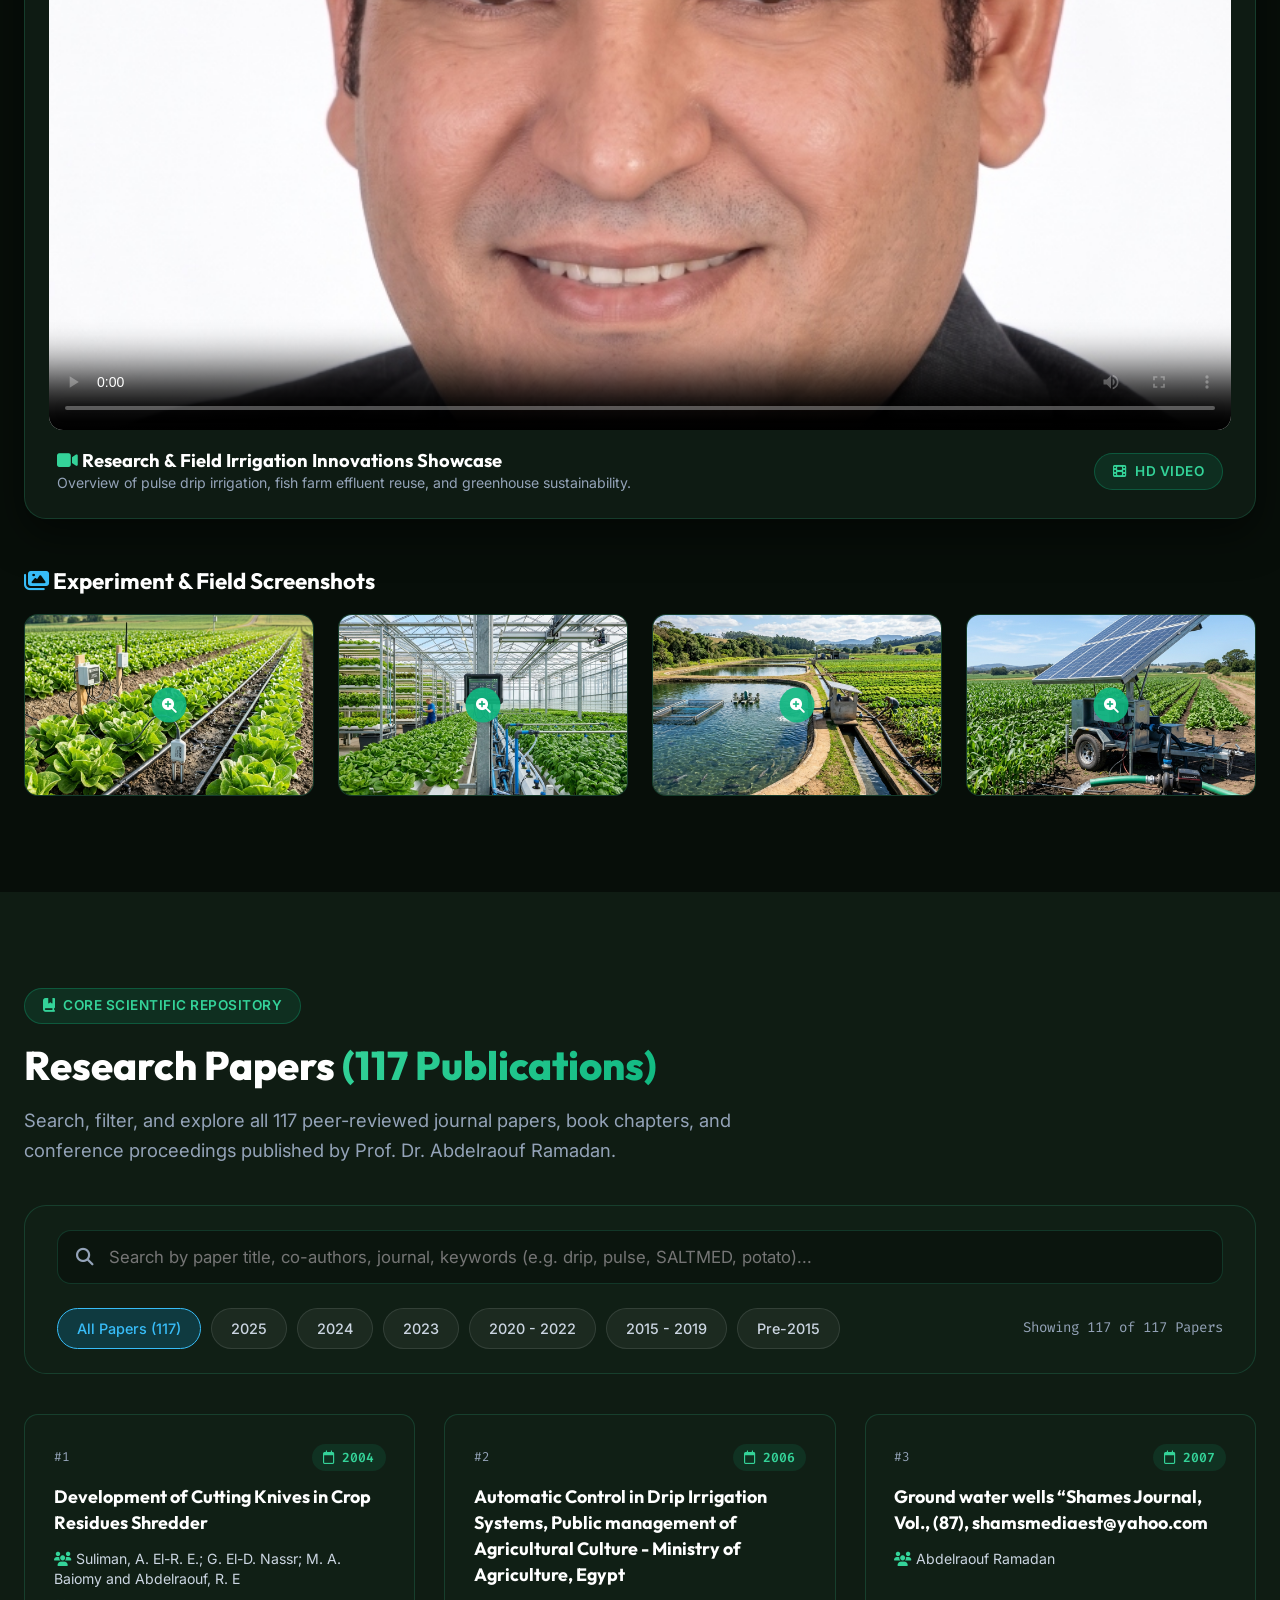
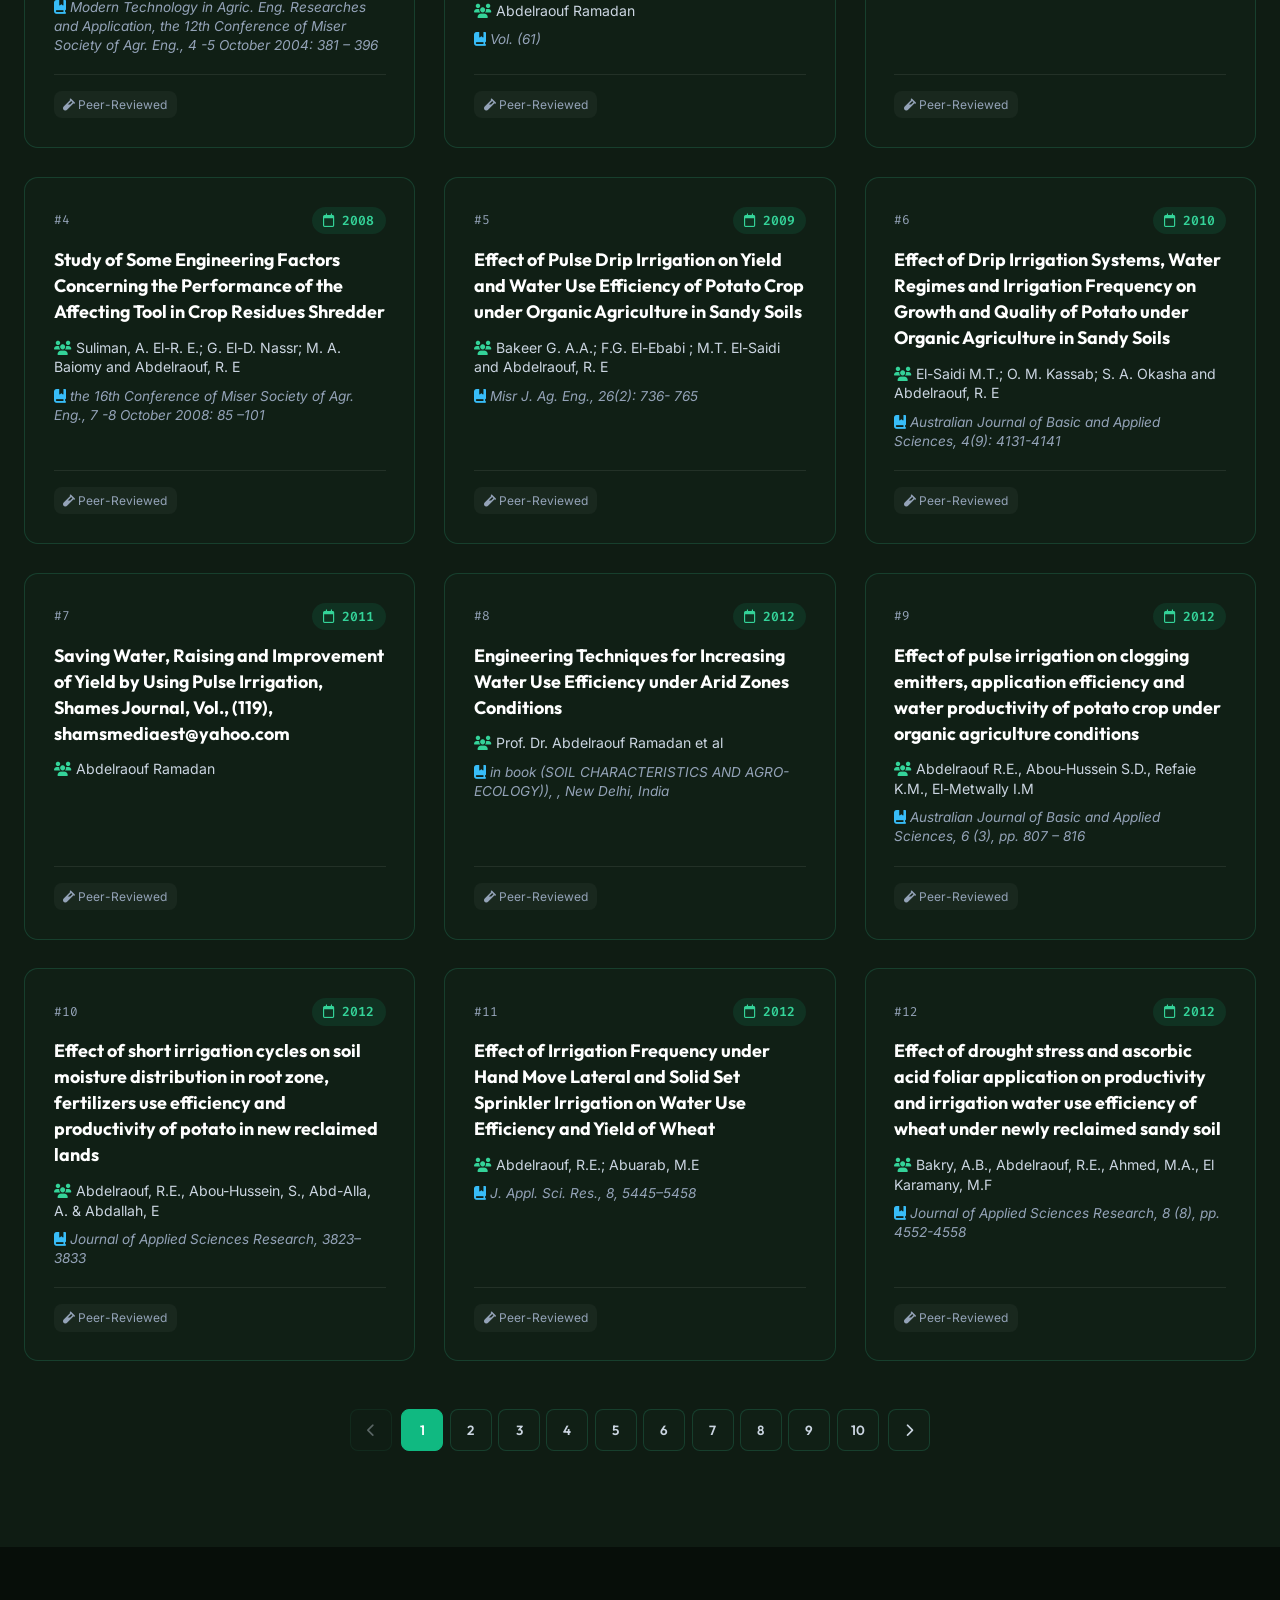
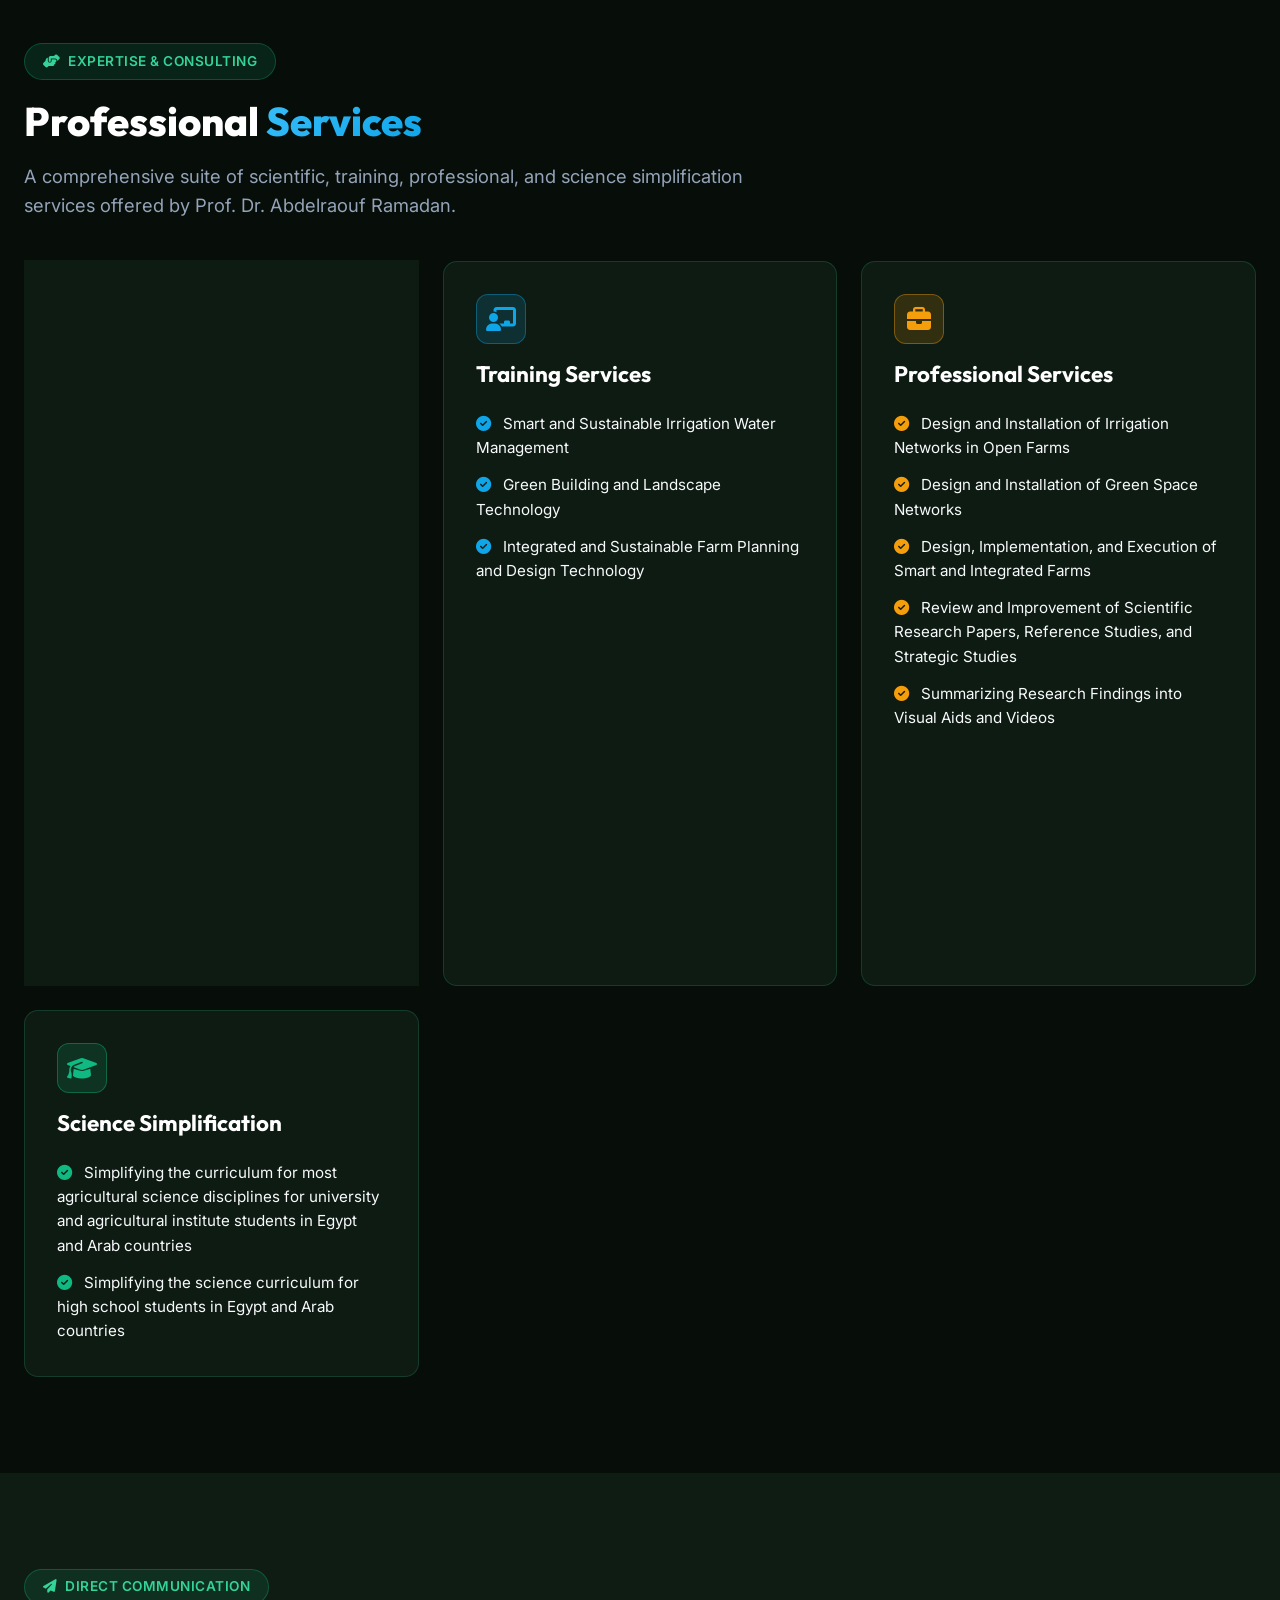
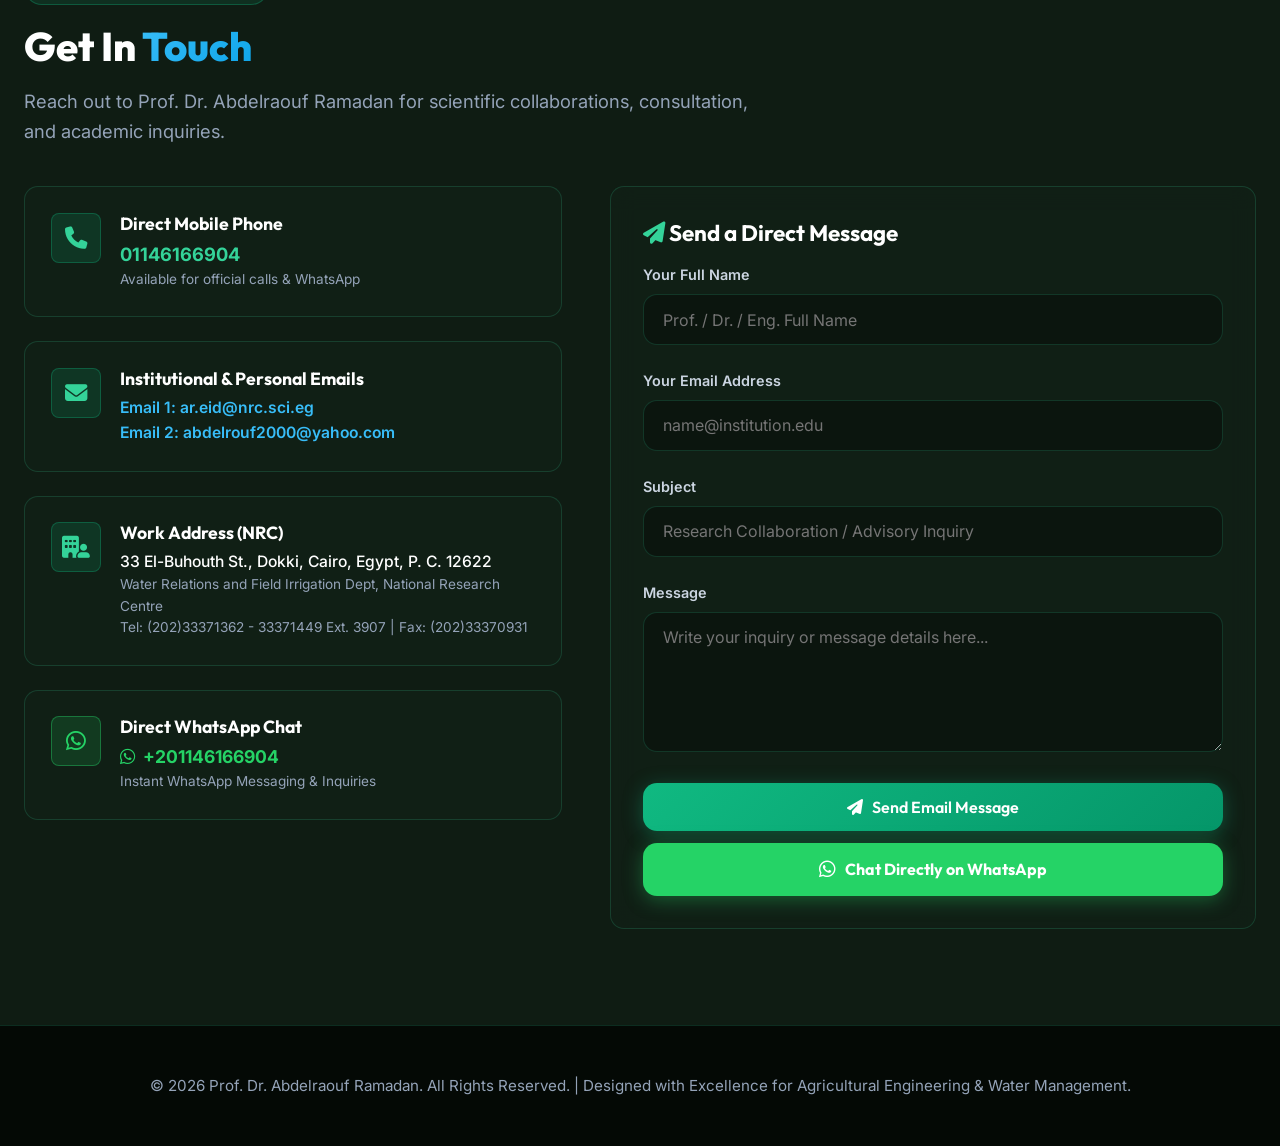
==== commit b8411098: "fix: Revert papers.json, change Admin Panel to manage only metrics" ====
--- a/index.html
+++ b/index.html
@@ -139,9 +139,9 @@
                         </div>
                         <div class="hero-metrics-pills">
                             <div class="metric-pill"><i class="fa-solid fa-book-open text-accent-green"></i> <span class="dynamic-total-papers">117</span> Publications</div>
-                            <div class="metric-pill"><i class="fa-solid fa-chart-line text-accent-blue"></i> Scopus h-index: 21</div>
-                            <div class="metric-pill"><i class="fa-solid fa-graduation-cap text-accent-gold"></i> ResearchGate: 24</div>
-                            <div class="metric-pill"><i class="fa-solid fa-quote-left text-accent-green"></i> 1700+ Citations</div>
+                            <div class="metric-pill"><i class="fa-solid fa-chart-line text-accent-blue"></i> Scopus h-index: <span id="hero-scopus-hindex">21</span></div>
+                            <div class="metric-pill"><i class="fa-solid fa-graduation-cap text-accent-gold"></i> ResearchGate: <span id="hero-rg-hindex">24</span></div>
+                            <div class="metric-pill"><i class="fa-solid fa-quote-left text-accent-green"></i> <span id="hero-total-citations">1700+</span> Citations</div>
                         </div>
                     </div>
 
@@ -213,15 +213,15 @@
                         </div>
                         <div class="profile-stats-row">
                             <div>
-                                <div class="p-stat-val">21</div>
+                                <div class="p-stat-val" id="scopus-hindex">21</div>
                                 <div class="p-stat-lbl">h-index</div>
                             </div>
                             <div>
-                                <div class="p-stat-val dynamic-total-papers">70</div>
+                                <div class="p-stat-val" id="scopus-docs">70</div>
                                 <div class="p-stat-lbl">Documents</div>
                             </div>
                             <div>
-                                <div class="p-stat-val">917</div>
+                                <div class="p-stat-val" id="scopus-citations">917</div>
                                 <div class="p-stat-lbl">Citations</div>
                             </div>
                         </div>
@@ -240,15 +240,15 @@
                         </div>
                         <div class="profile-stats-row">
                             <div>
-                                <div class="p-stat-val">24</div>
+                                <div class="p-stat-val" id="rg-hindex">24</div>
                                 <div class="p-stat-lbl">h-index</div>
                             </div>
                             <div>
-                                <div class="p-stat-val dynamic-total-papers">116</div>
+                                <div class="p-stat-val" id="rg-docs">116</div>
                                 <div class="p-stat-lbl">Documents</div>
                             </div>
                             <div>
-                                <div class="p-stat-val">1556</div>
+                                <div class="p-stat-val" id="rg-citations">1556</div>
                                 <div class="p-stat-lbl">Citations</div>
                             </div>
                         </div>
@@ -267,15 +267,15 @@
                         </div>
                         <div class="profile-stats-row">
                             <div>
-                                <div class="p-stat-val">24</div>
+                                <div class="p-stat-val" id="gs-hindex">24</div>
                                 <div class="p-stat-lbl">h-index</div>
                             </div>
                             <div>
-                                <div class="p-stat-val dynamic-total-papers">116</div>
+                                <div class="p-stat-val" id="gs-docs">116</div>
                                 <div class="p-stat-lbl">Documents</div>
                             </div>
                             <div>
-                                <div class="p-stat-val">1711</div>
+                                <div class="p-stat-val" id="gs-citations">1711</div>
                                 <div class="p-stat-lbl">Citations</div>
                             </div>
                         </div>
--- a/style.css
+++ b/style.css
@@ -332,7 +332,7 @@
 .nav-links {
   display: flex;
   align-items: center;
-  gap: 1.8rem;
+  gap: 1rem;
   list-style: none;
 }
 
@@ -340,11 +340,12 @@
   text-decoration: none;
   color: var(--color-text-subtle);
   font-weight: 500;
-  font-size: 0.95rem;
+  font-size: 0.9rem;
+  white-space: nowrap;
   transition: var(--transition-fast);
   display: flex;
   align-items: center;
-  gap: 0.4rem;
+  gap: 0.3rem;
 }
 
 .nav-link:hover {
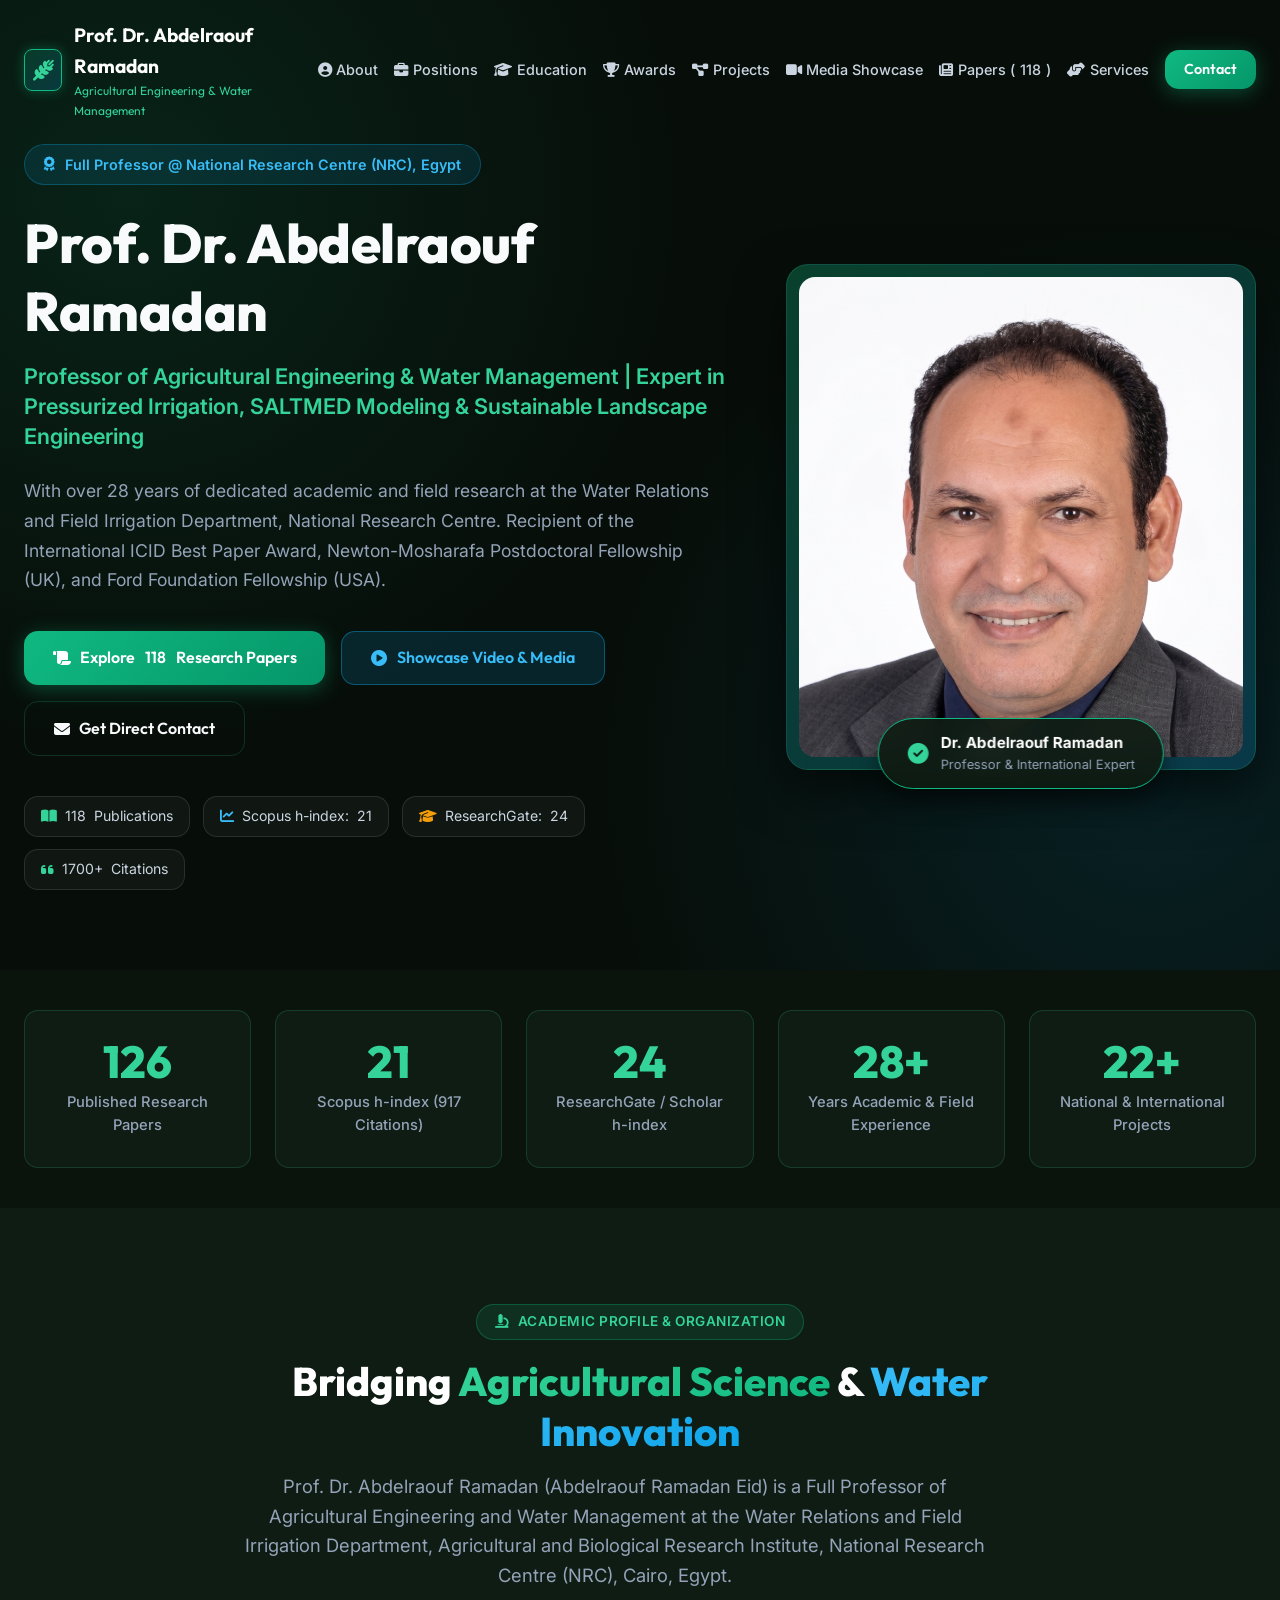
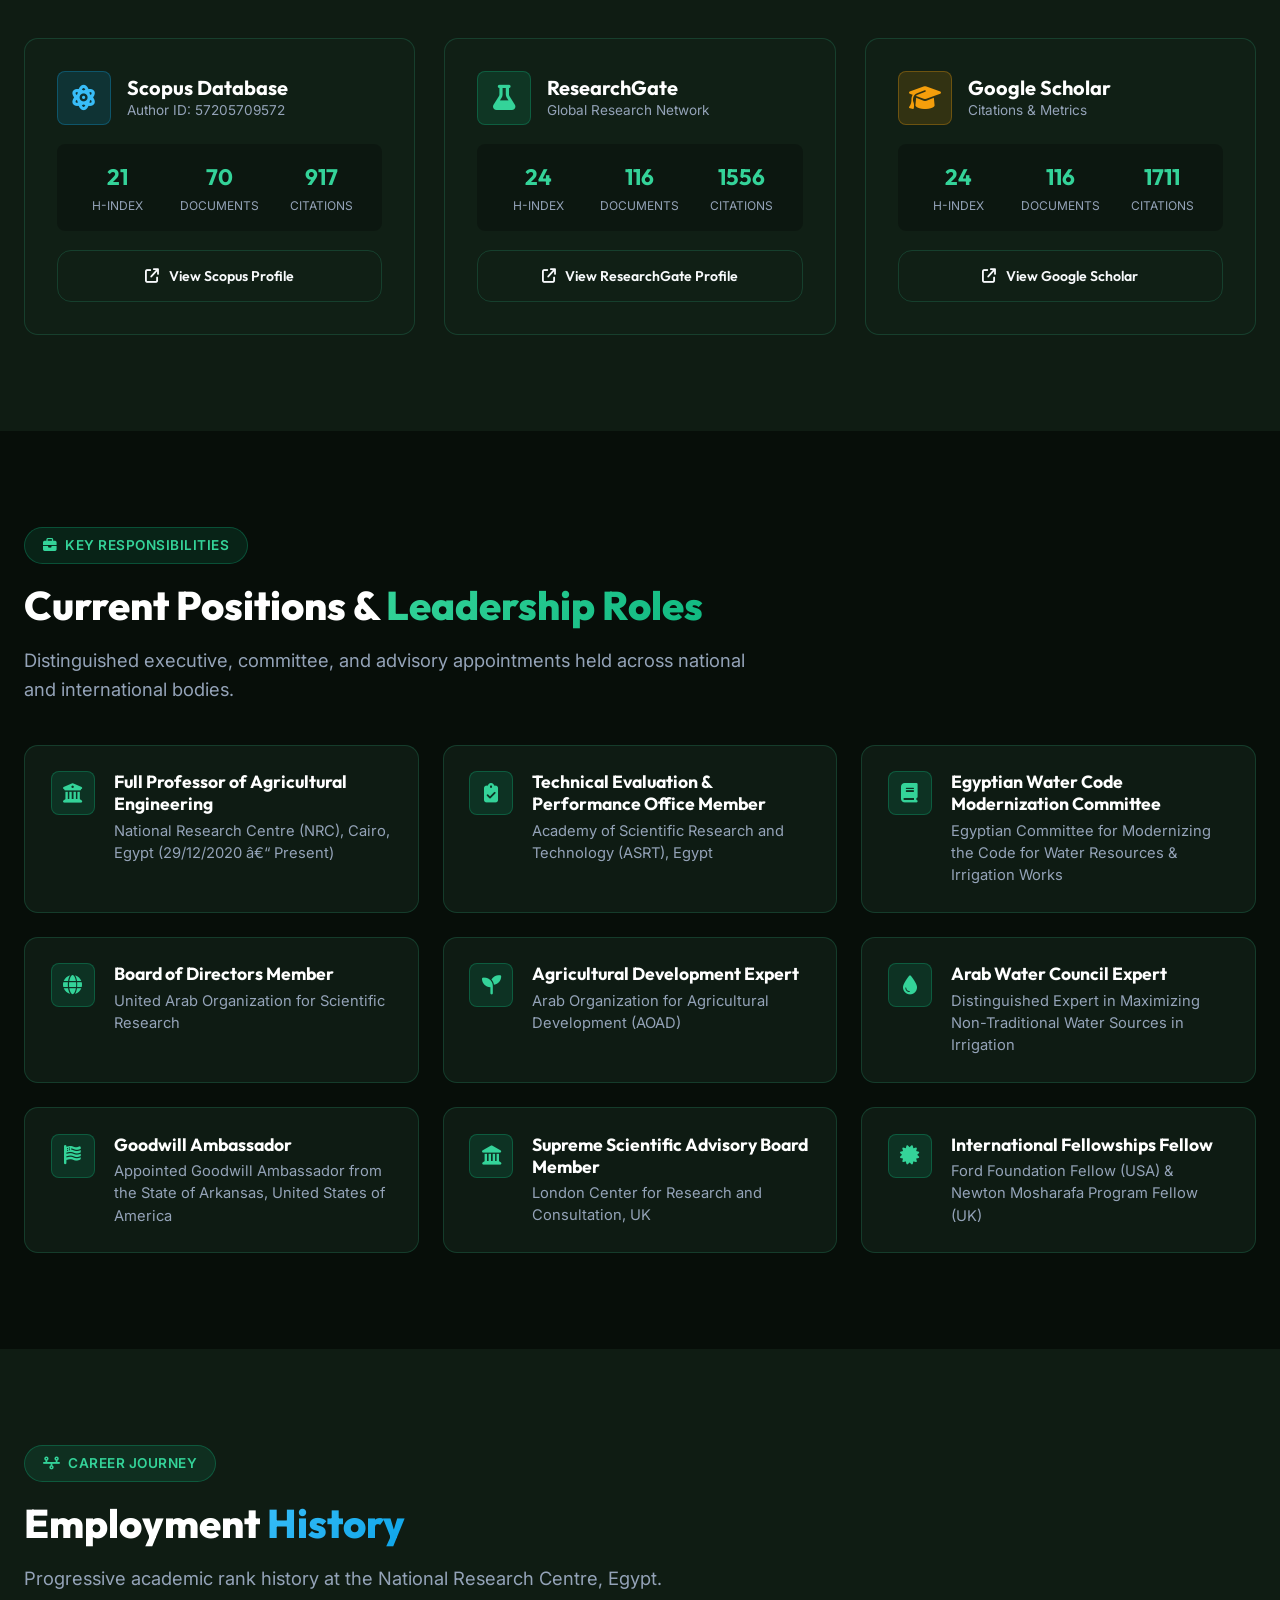
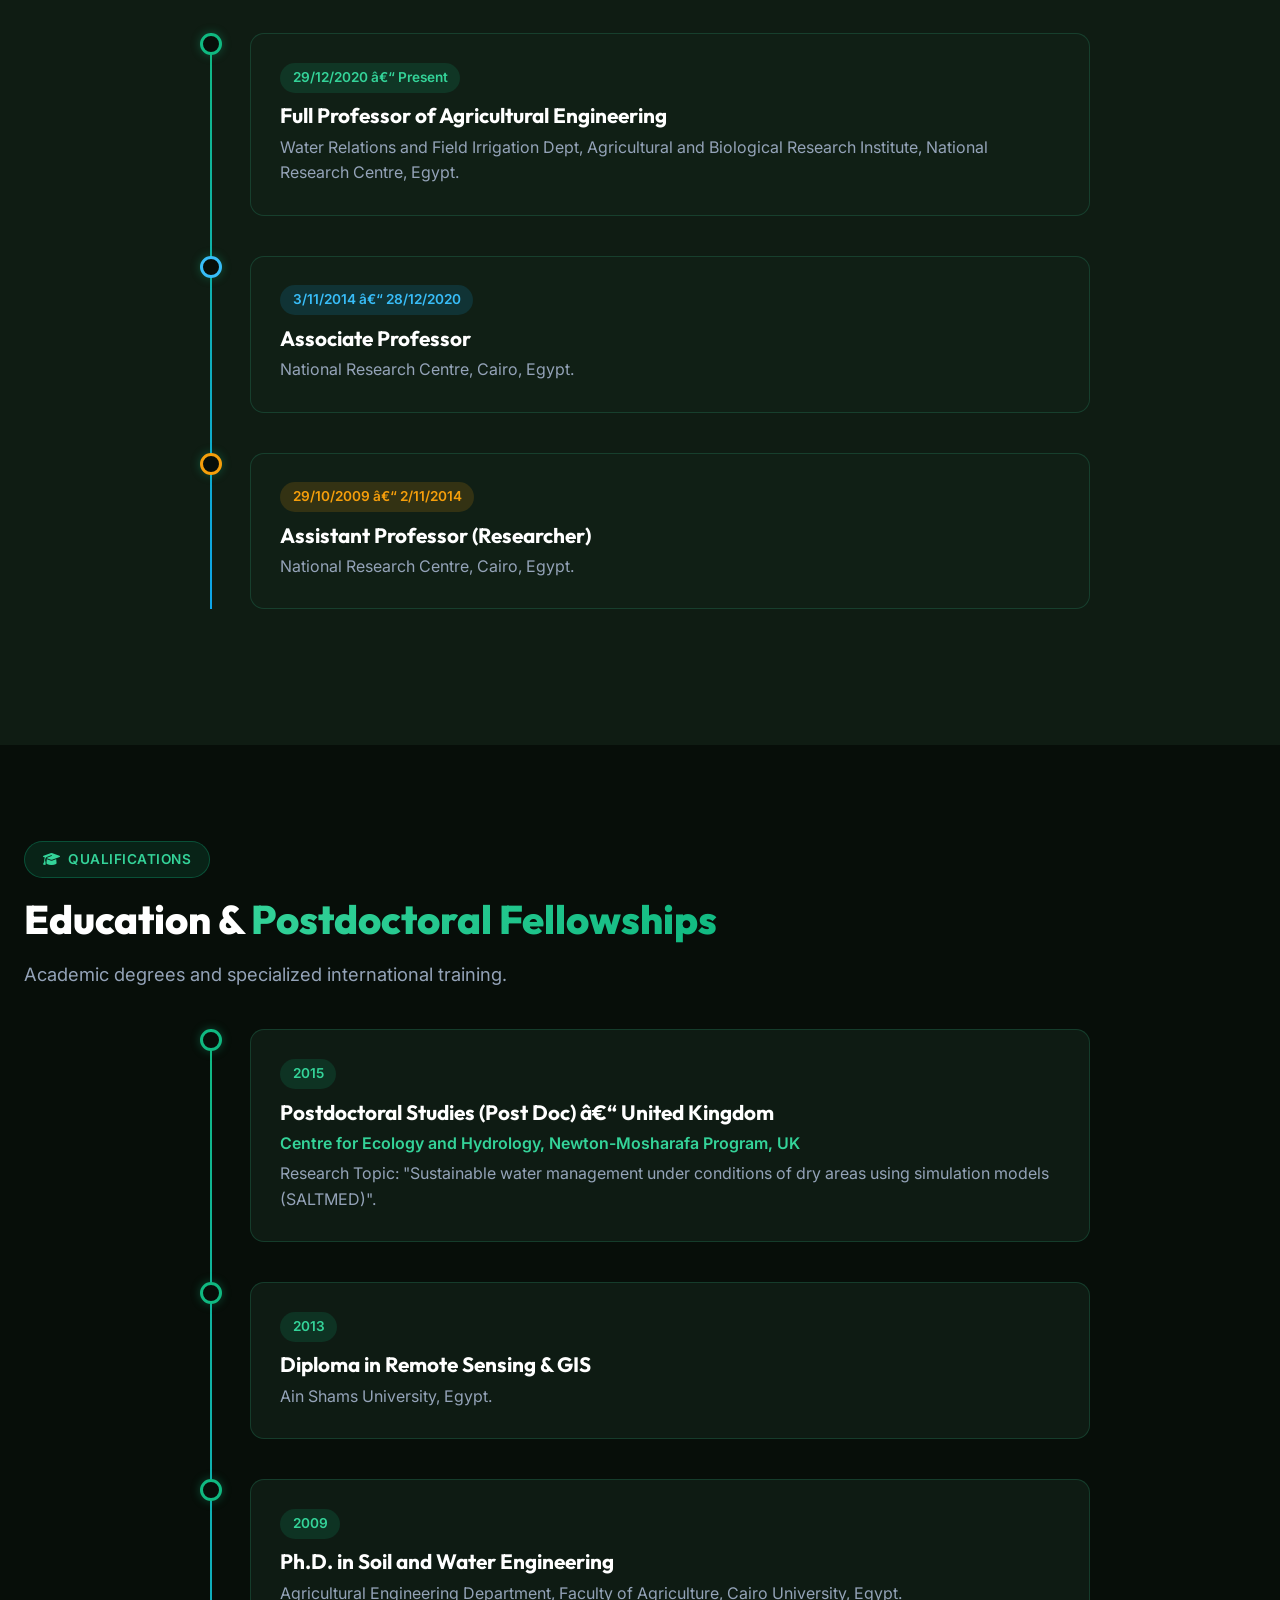
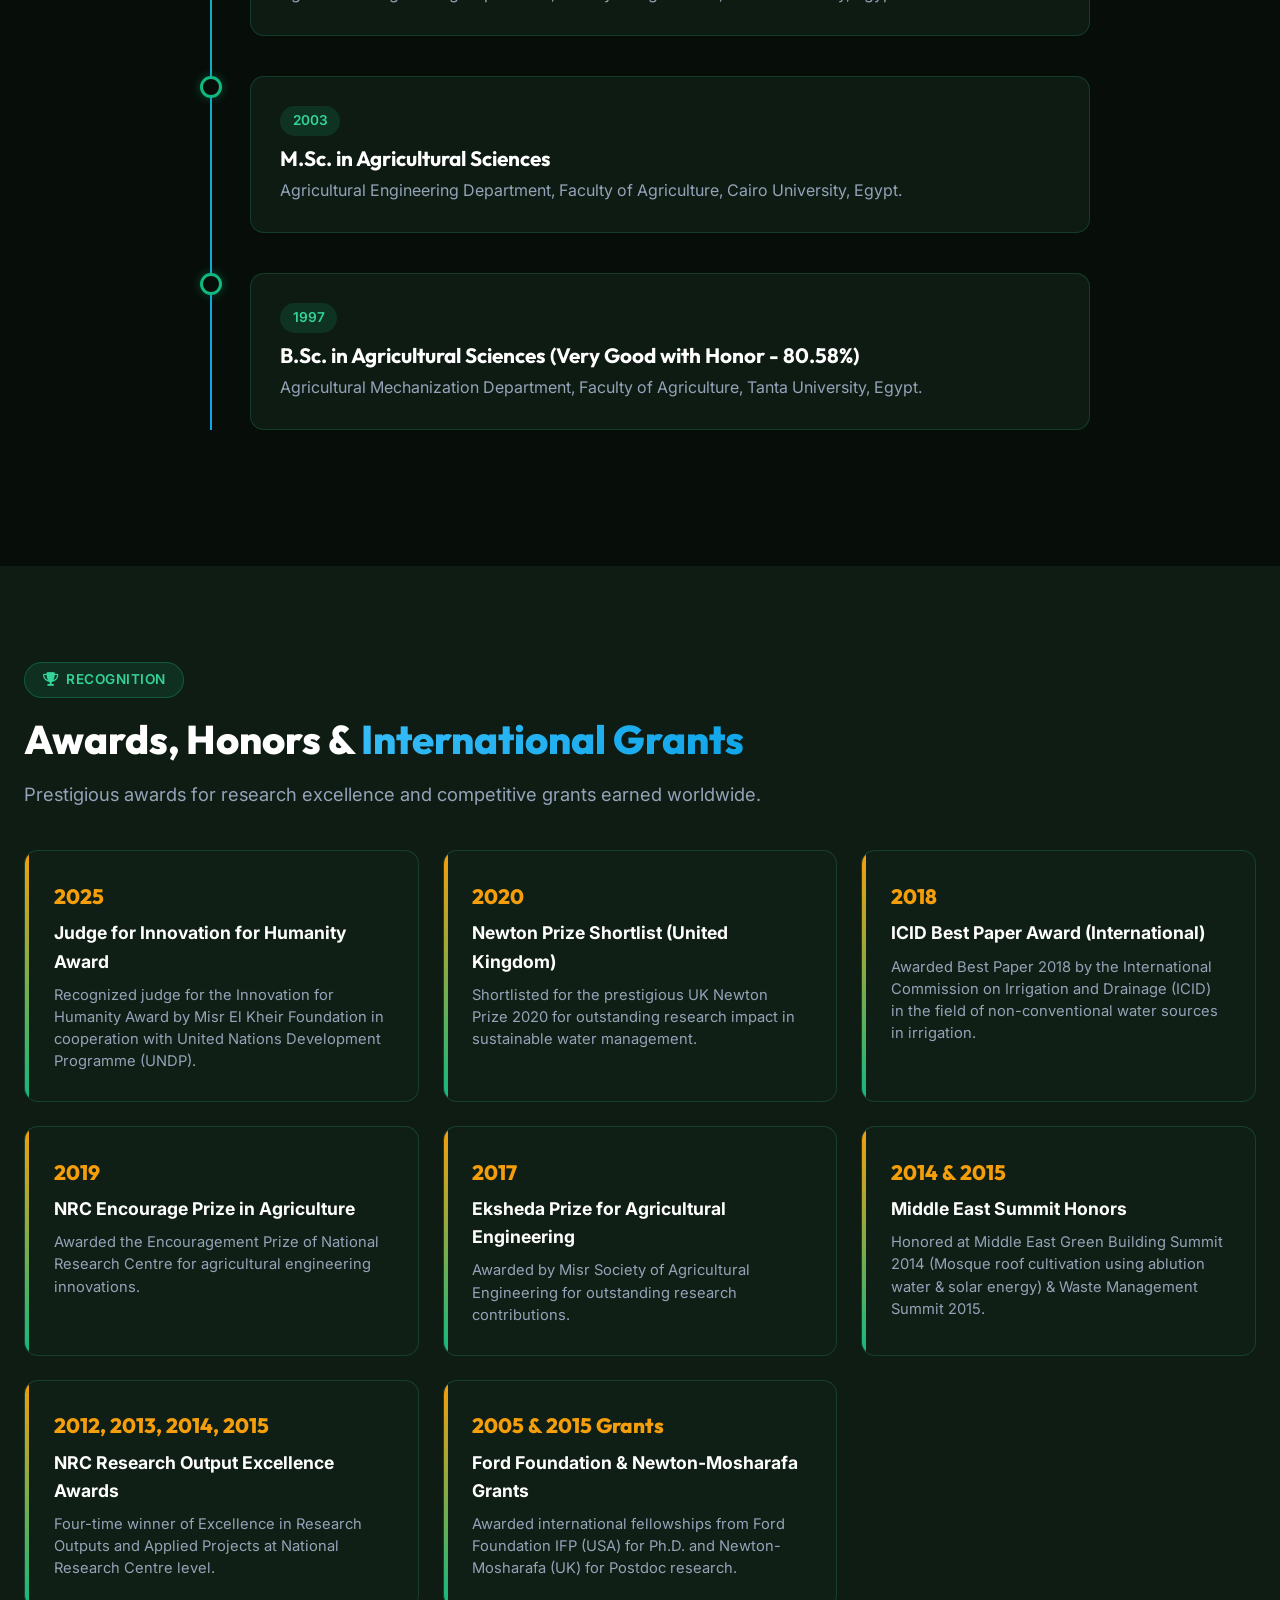
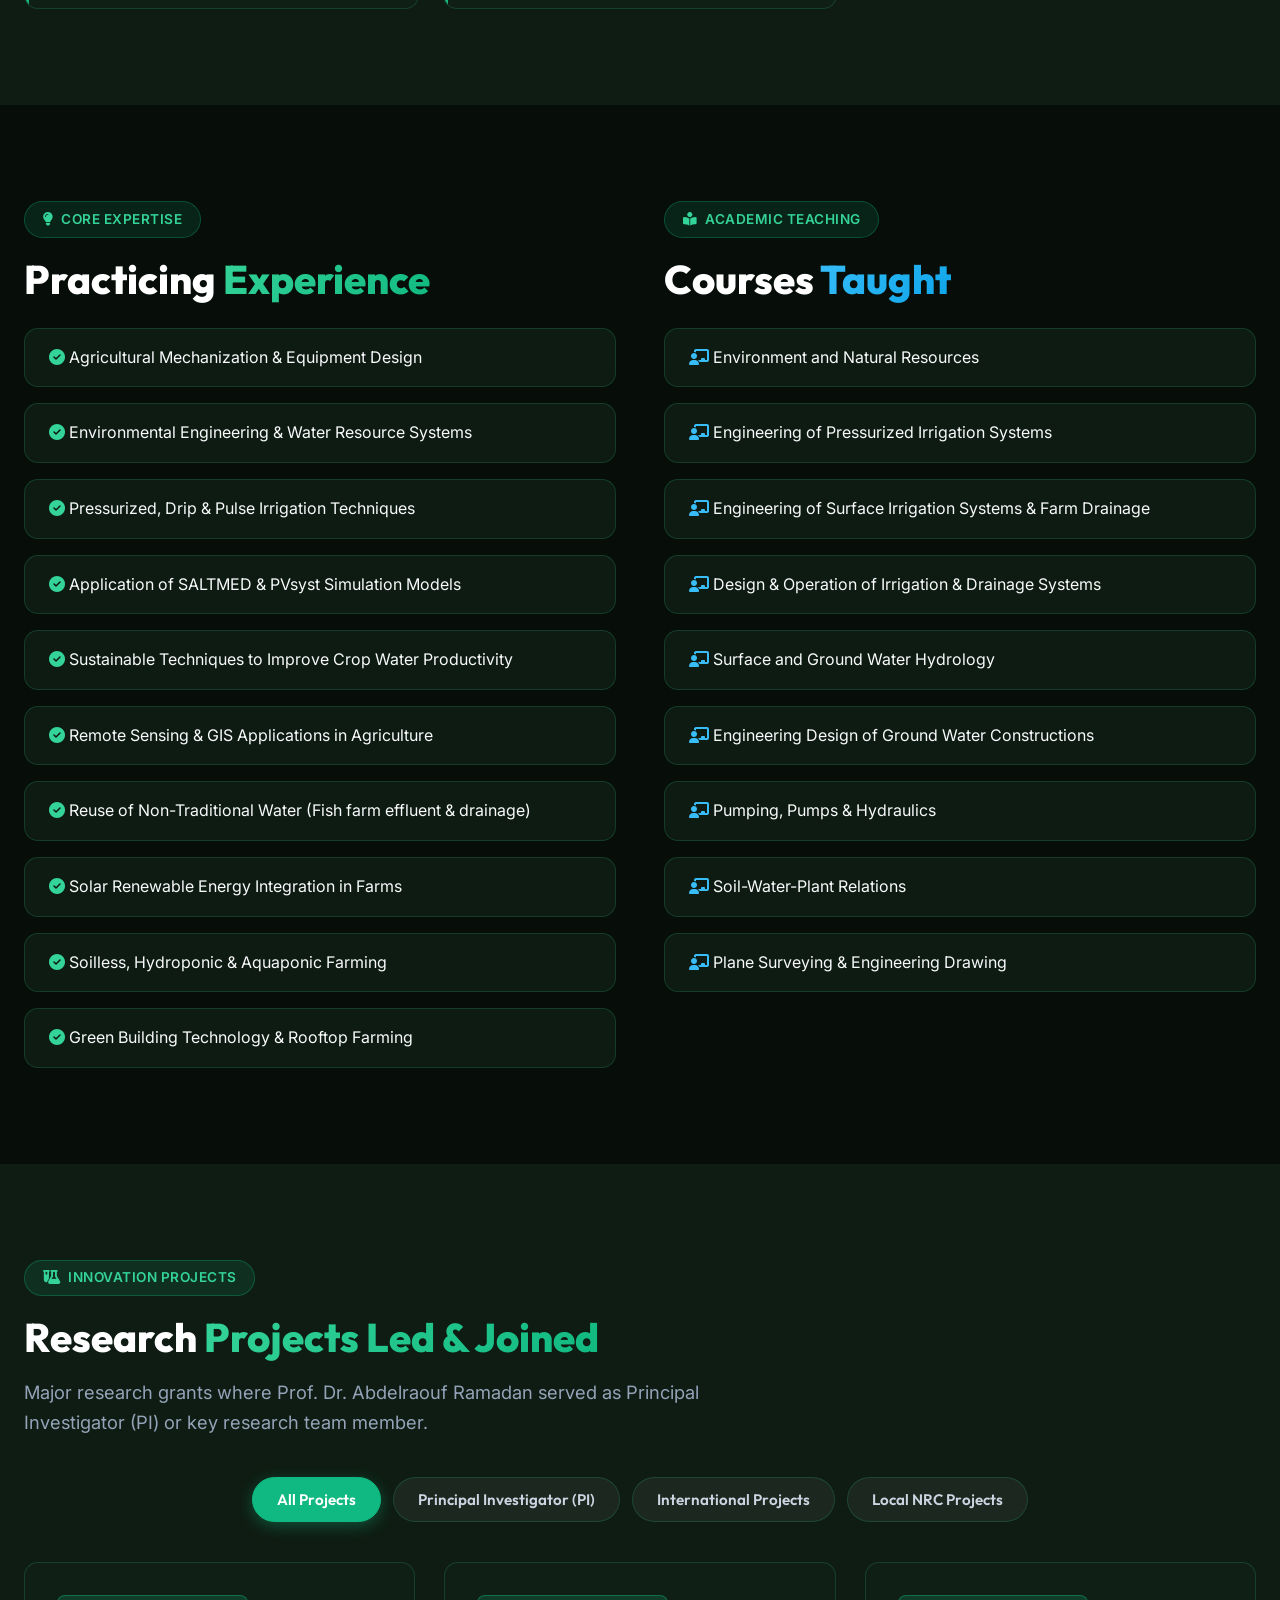
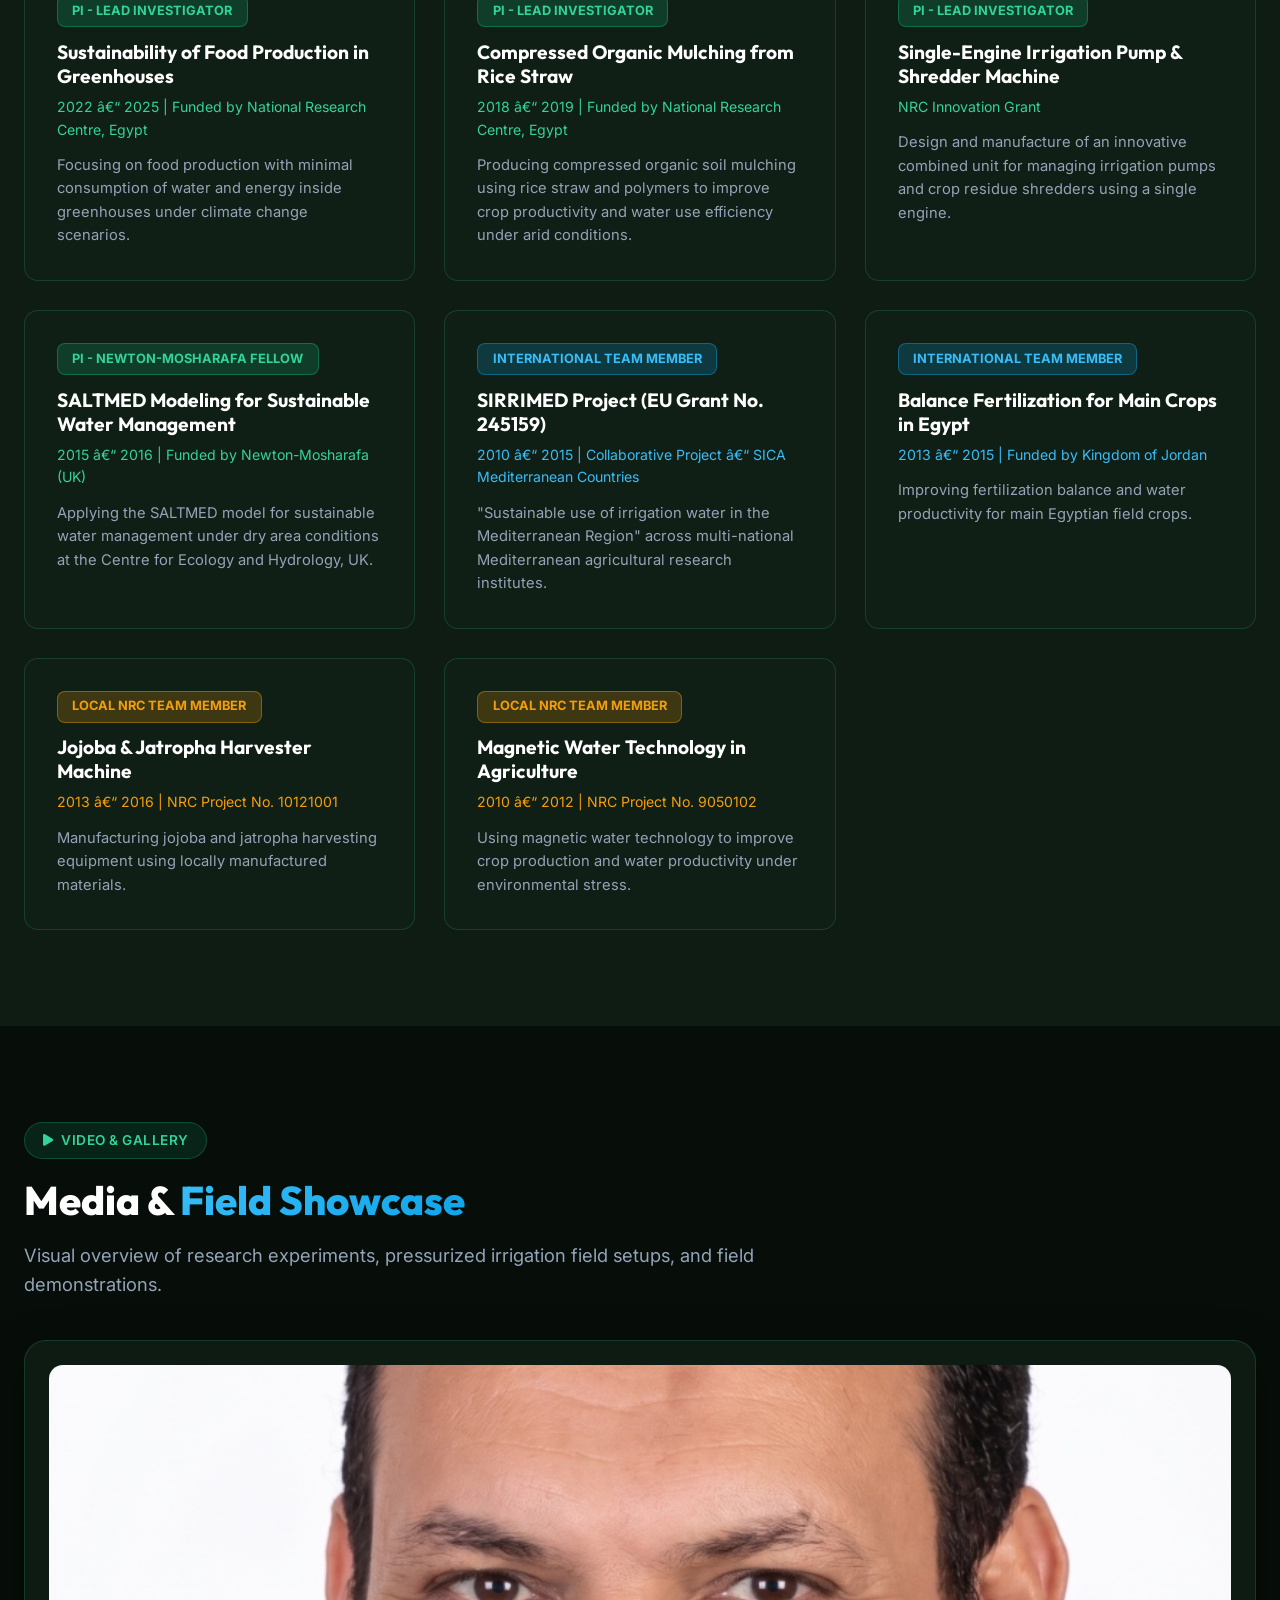
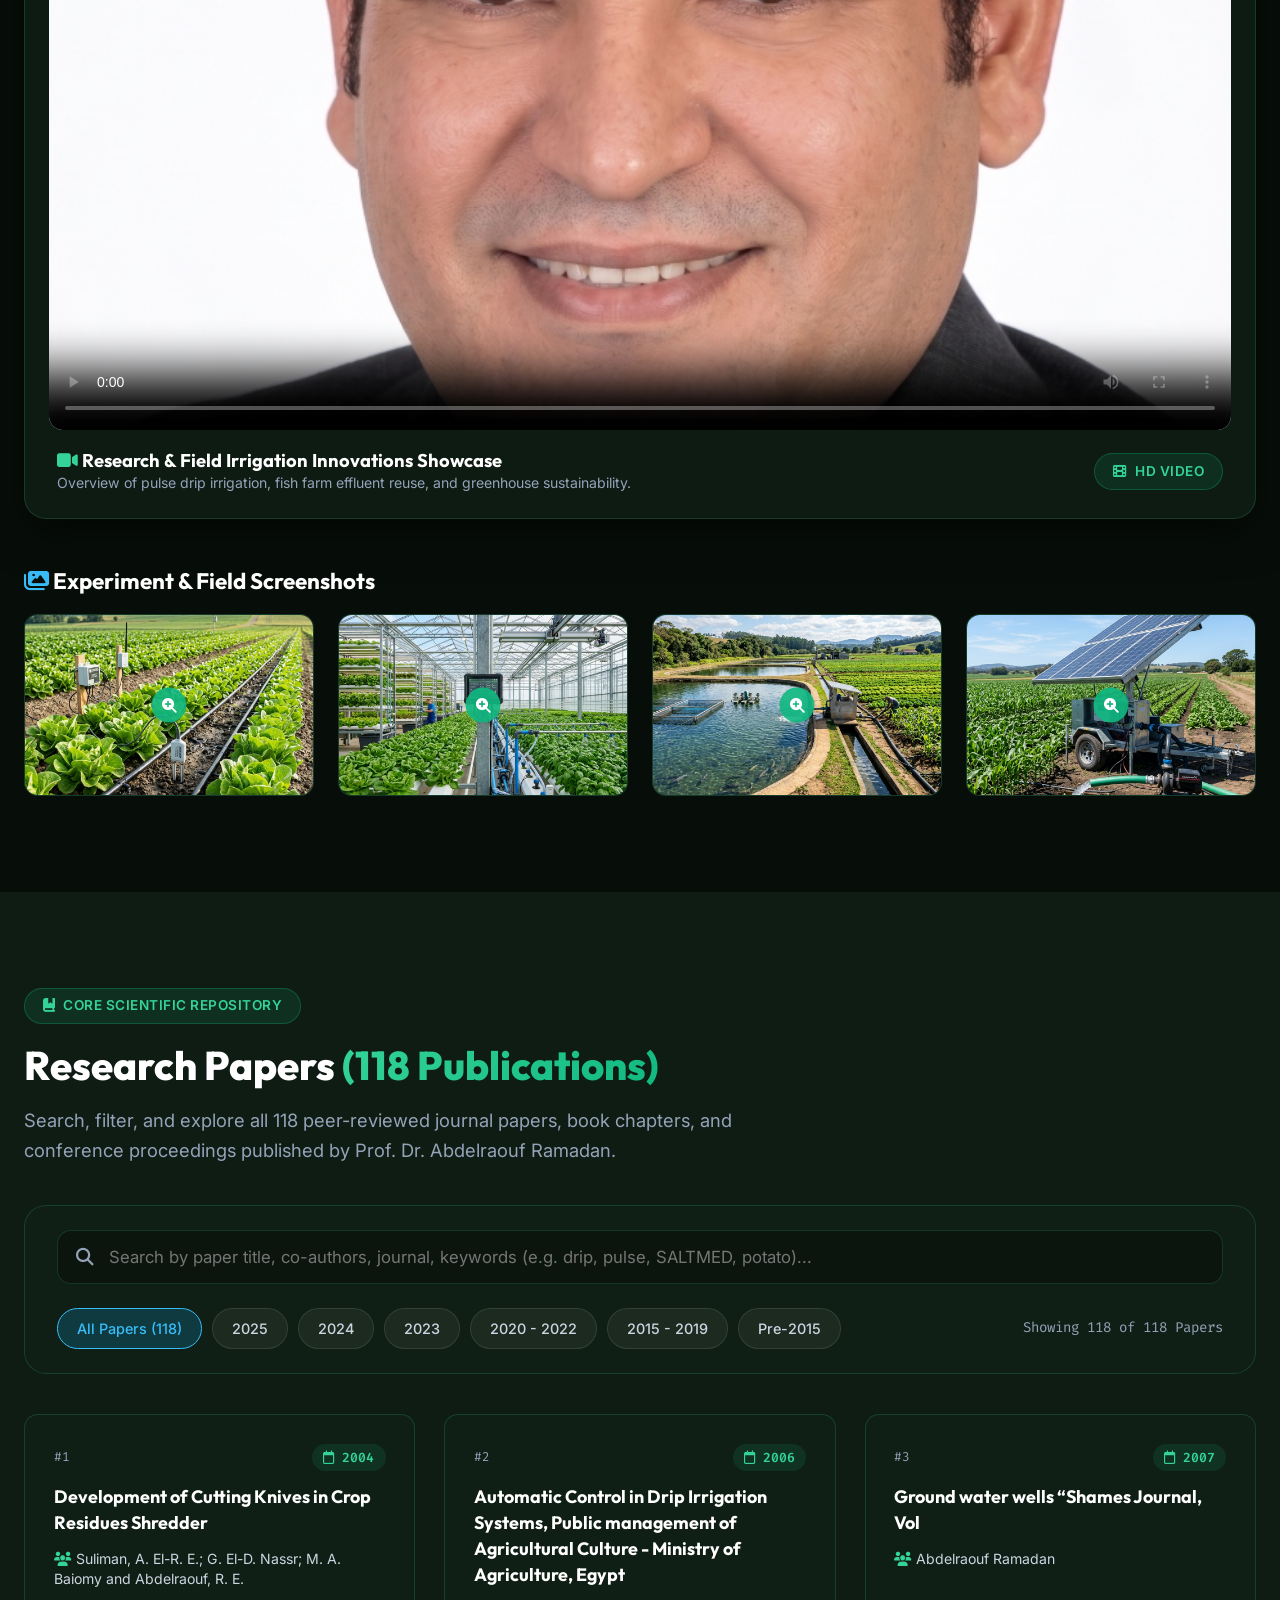
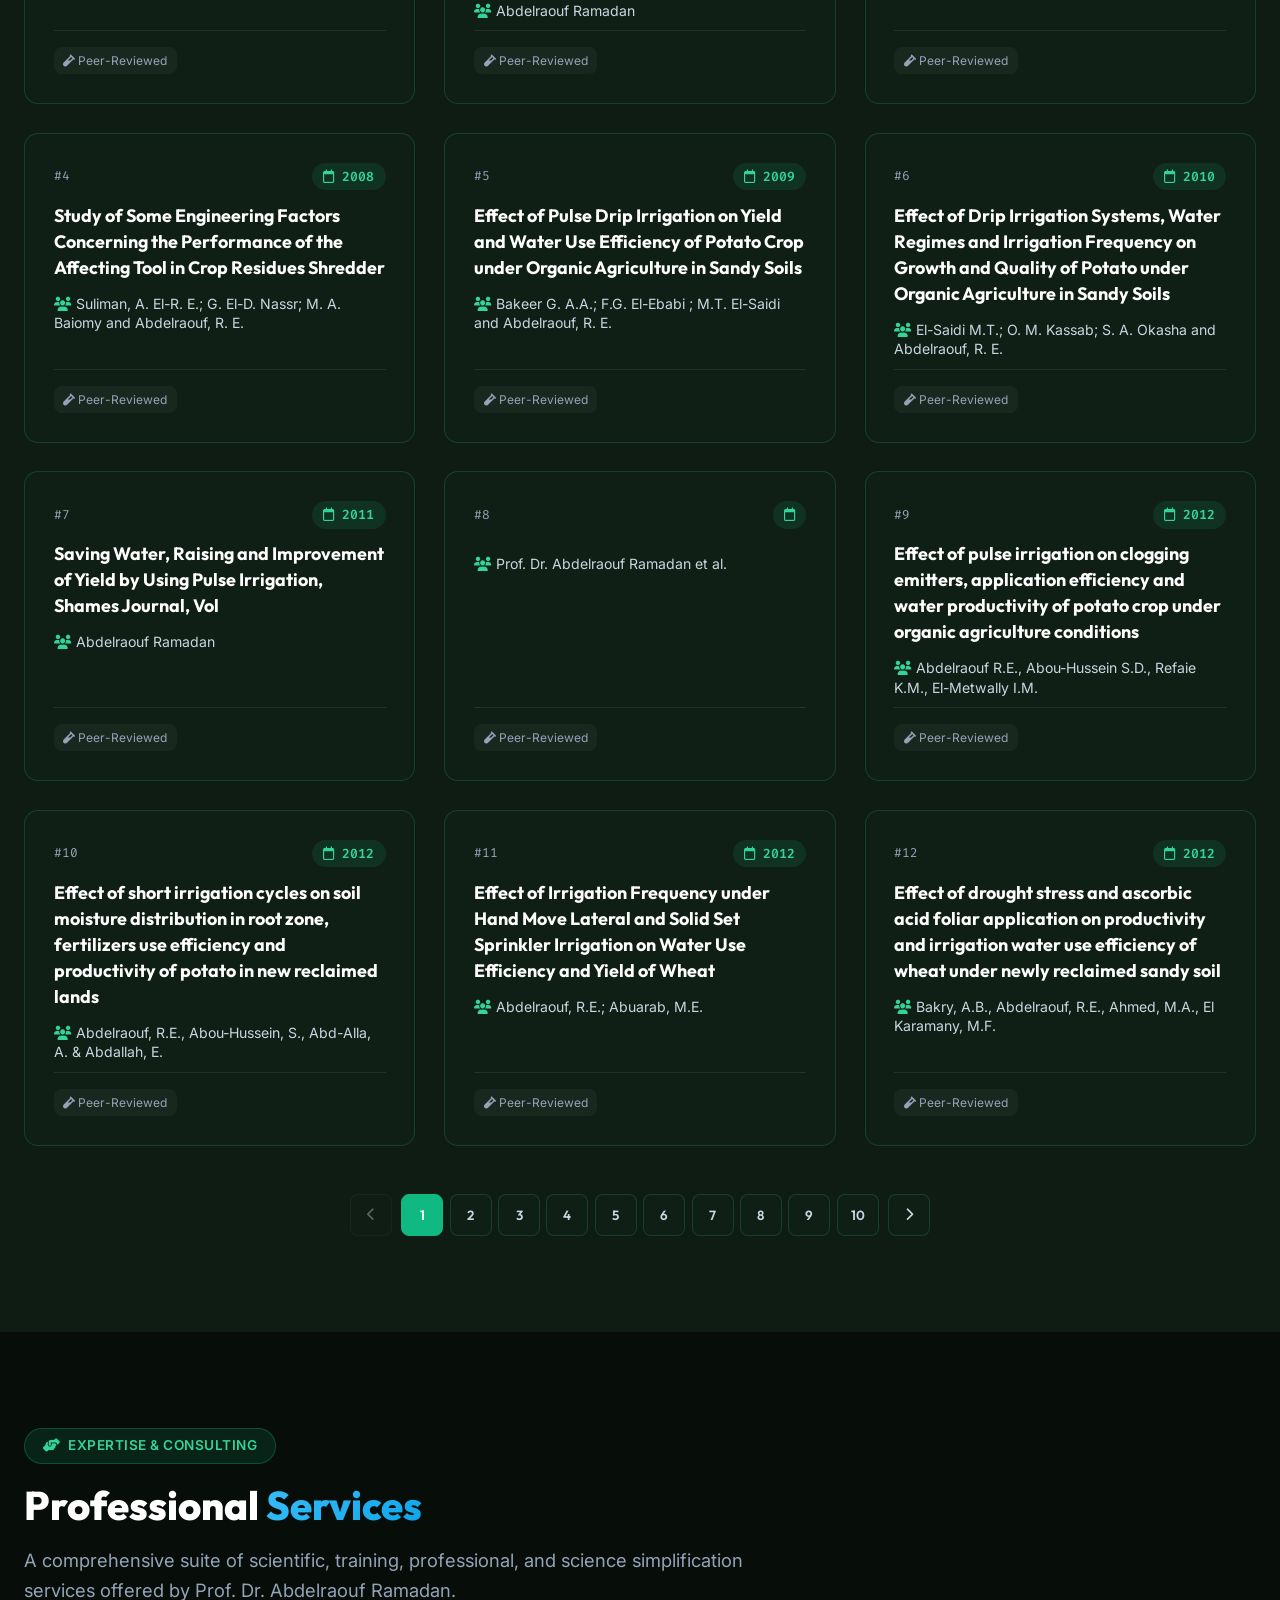
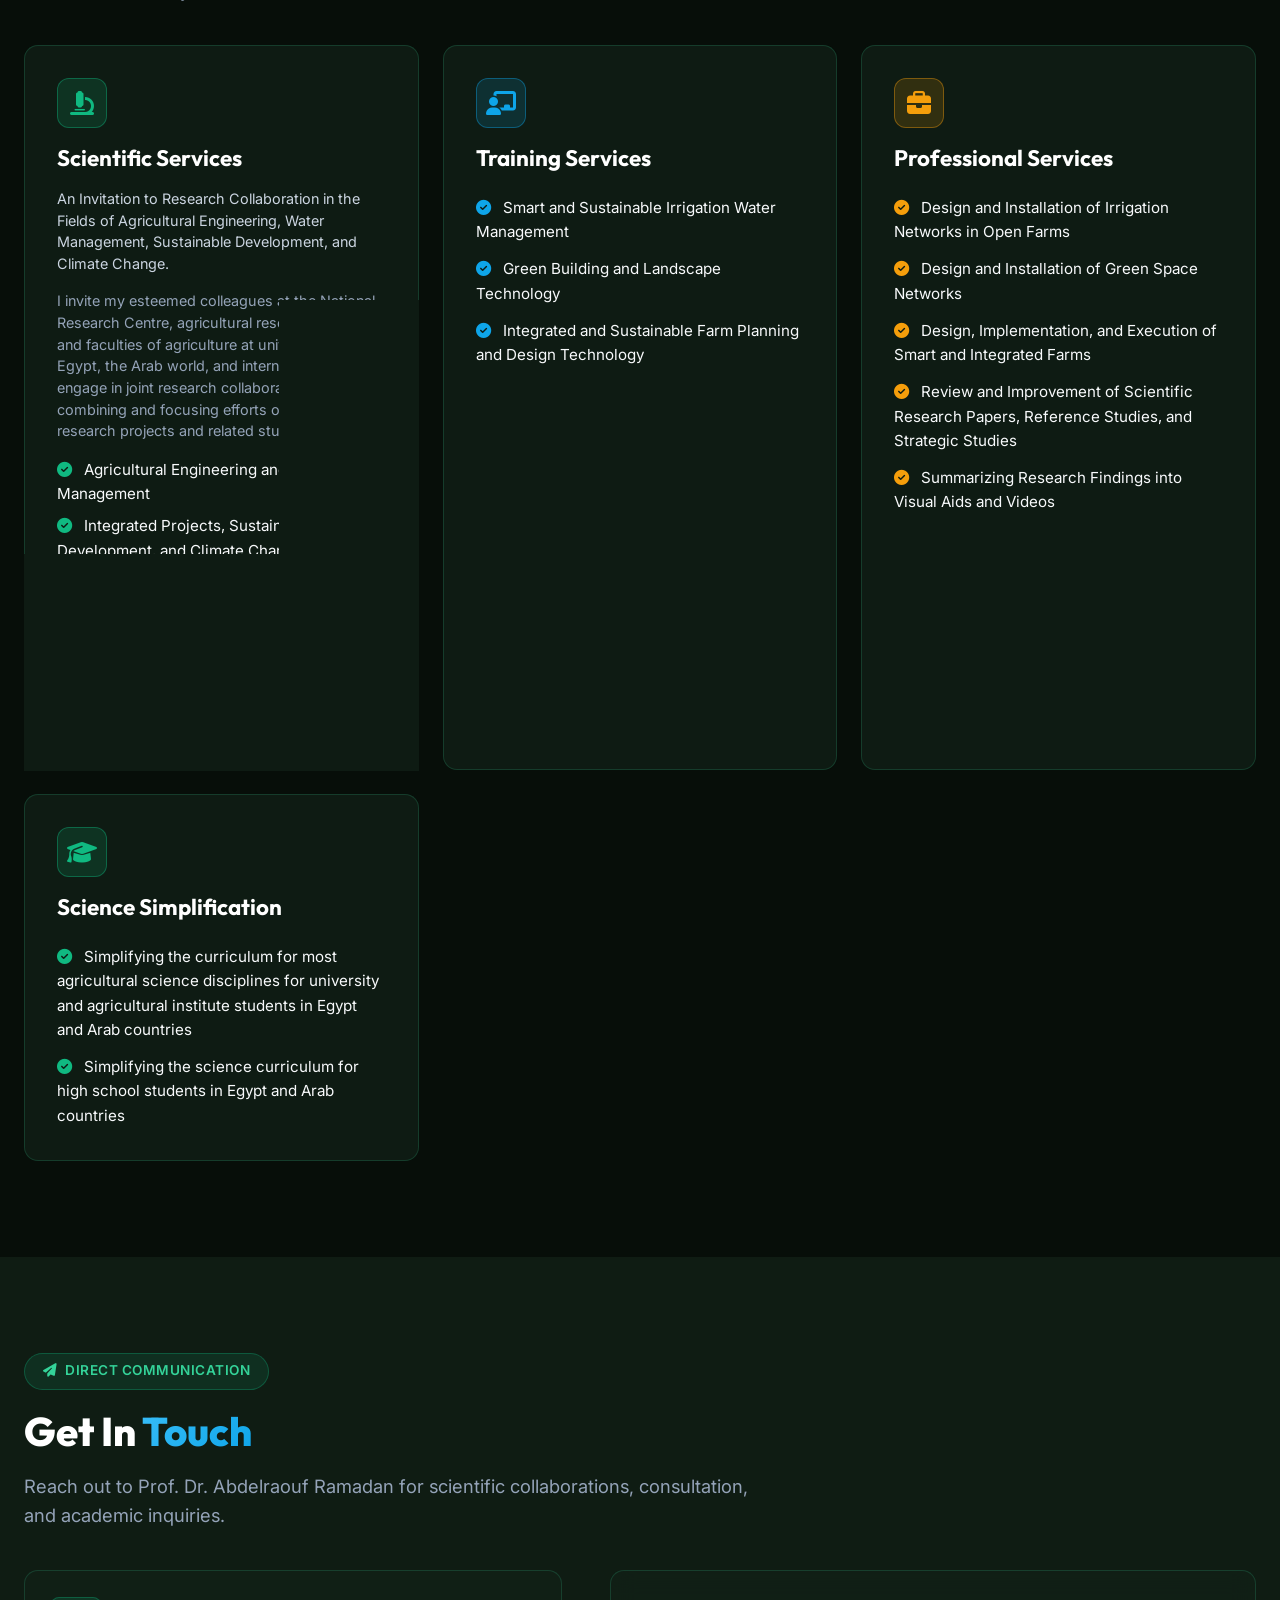
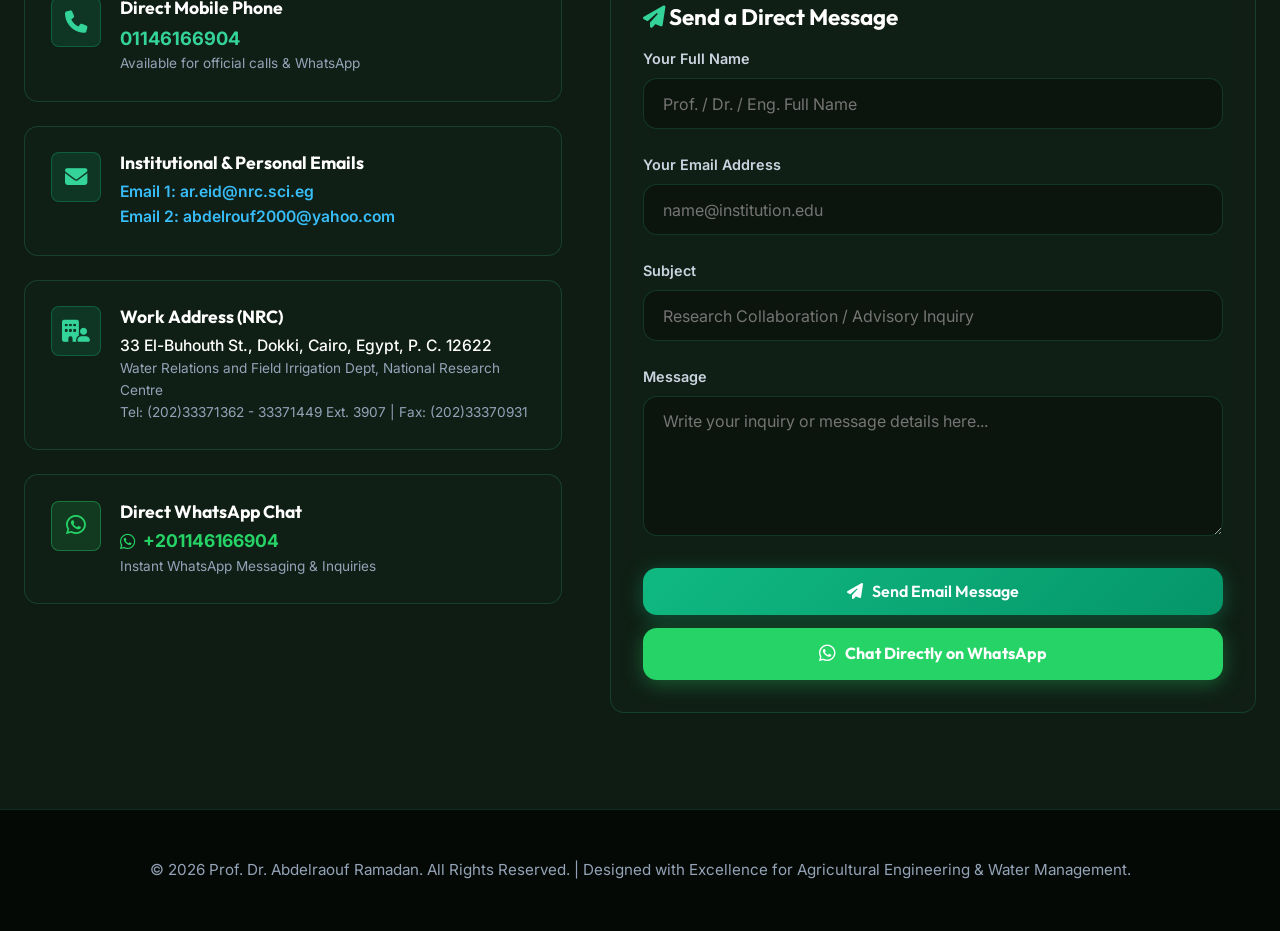
==== commit 33534d94: "fix: Add cache buster to script.js to force browser update" ====
--- a/index.html
+++ b/index.html
@@ -927,6 +927,6 @@
     </footer>
 
     <!-- Linked Vanilla JavaScript File -->
-    <script src="script.js"></script>
+    <script src="script.js?v=2"></script>
 </body>
 </html>
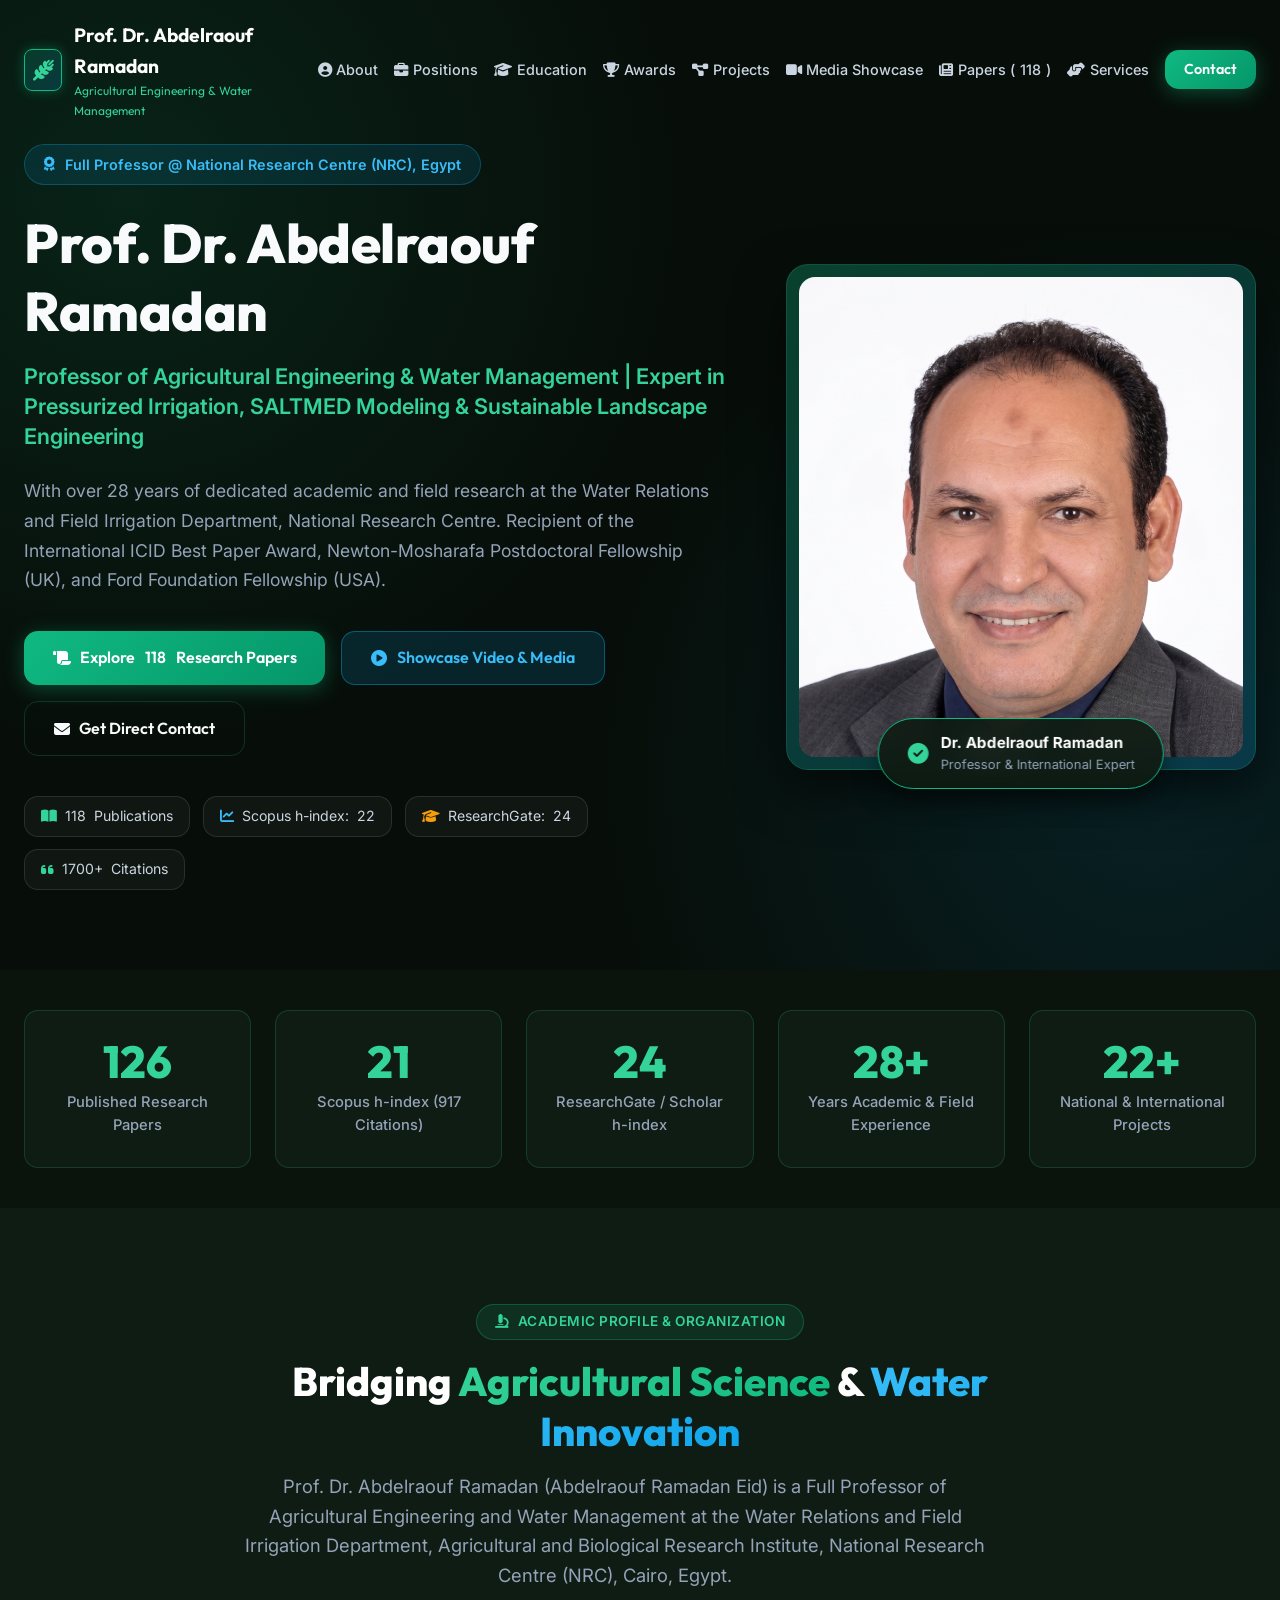
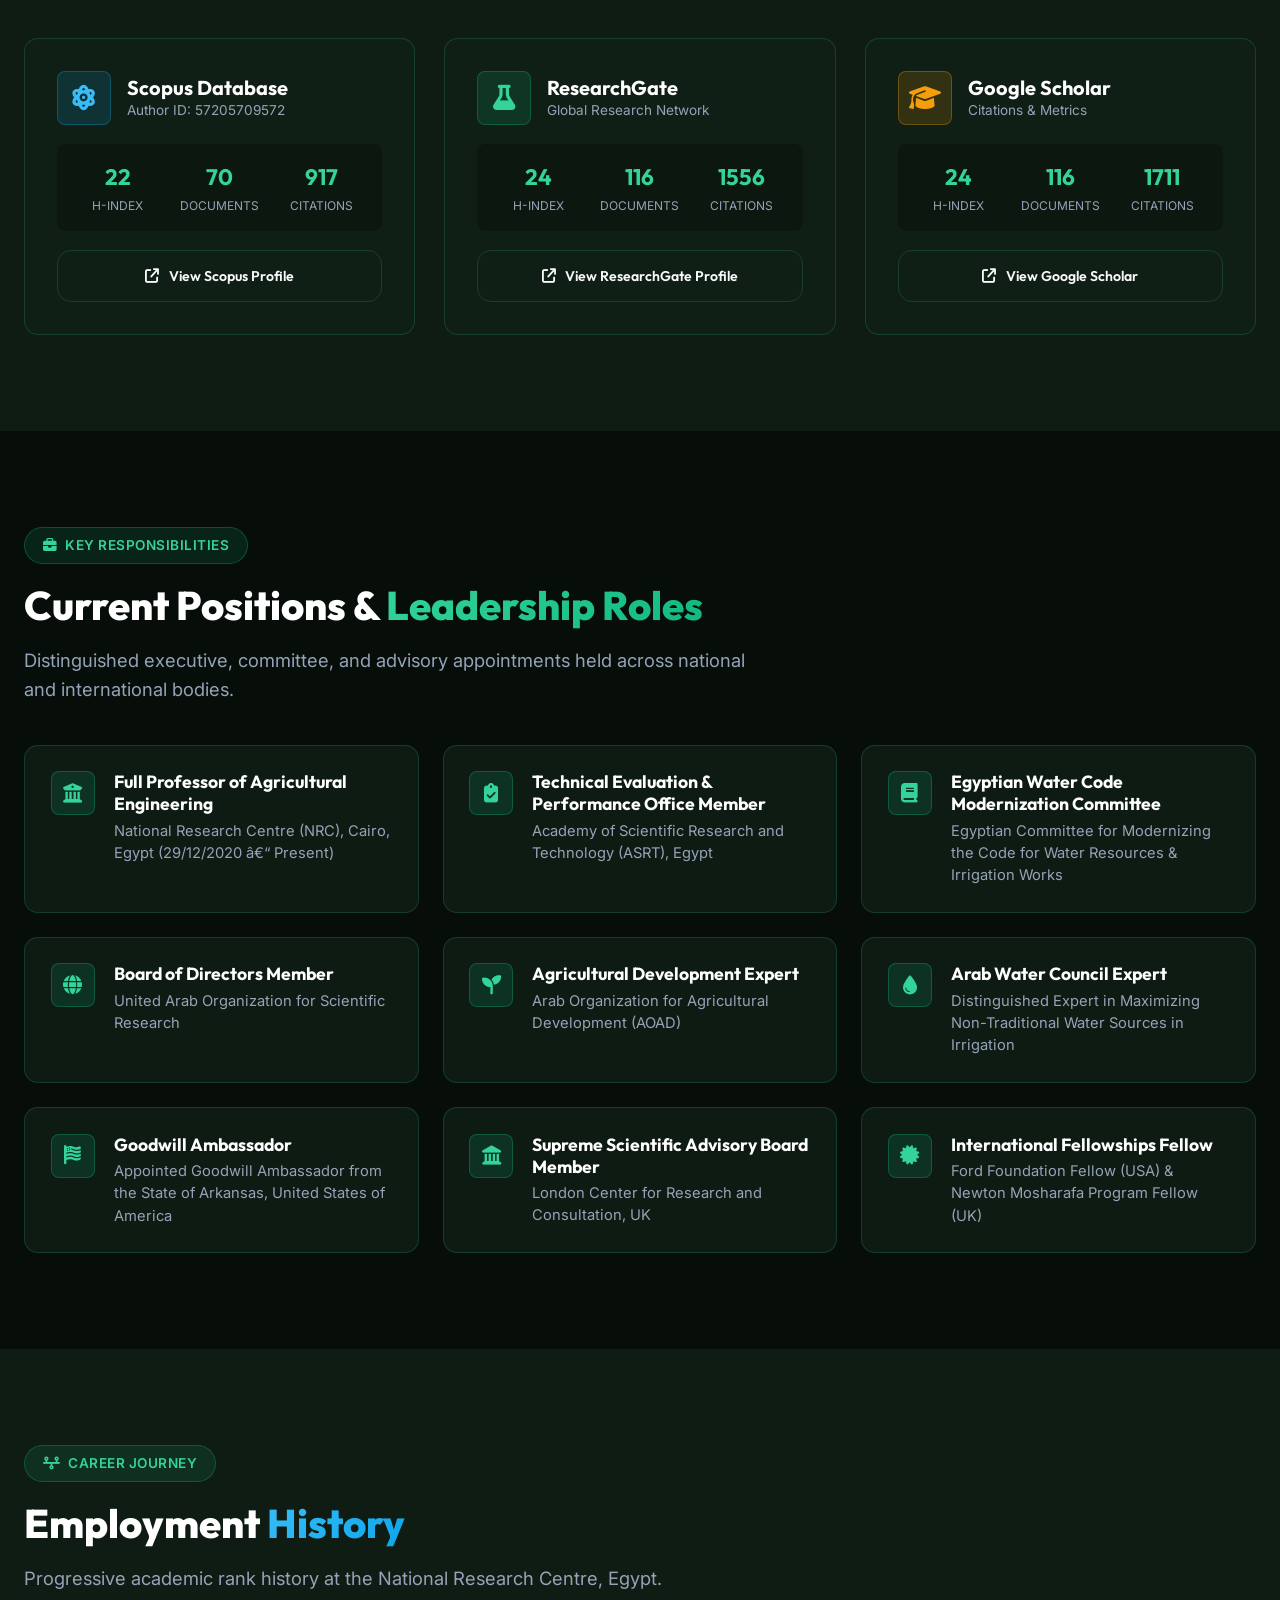
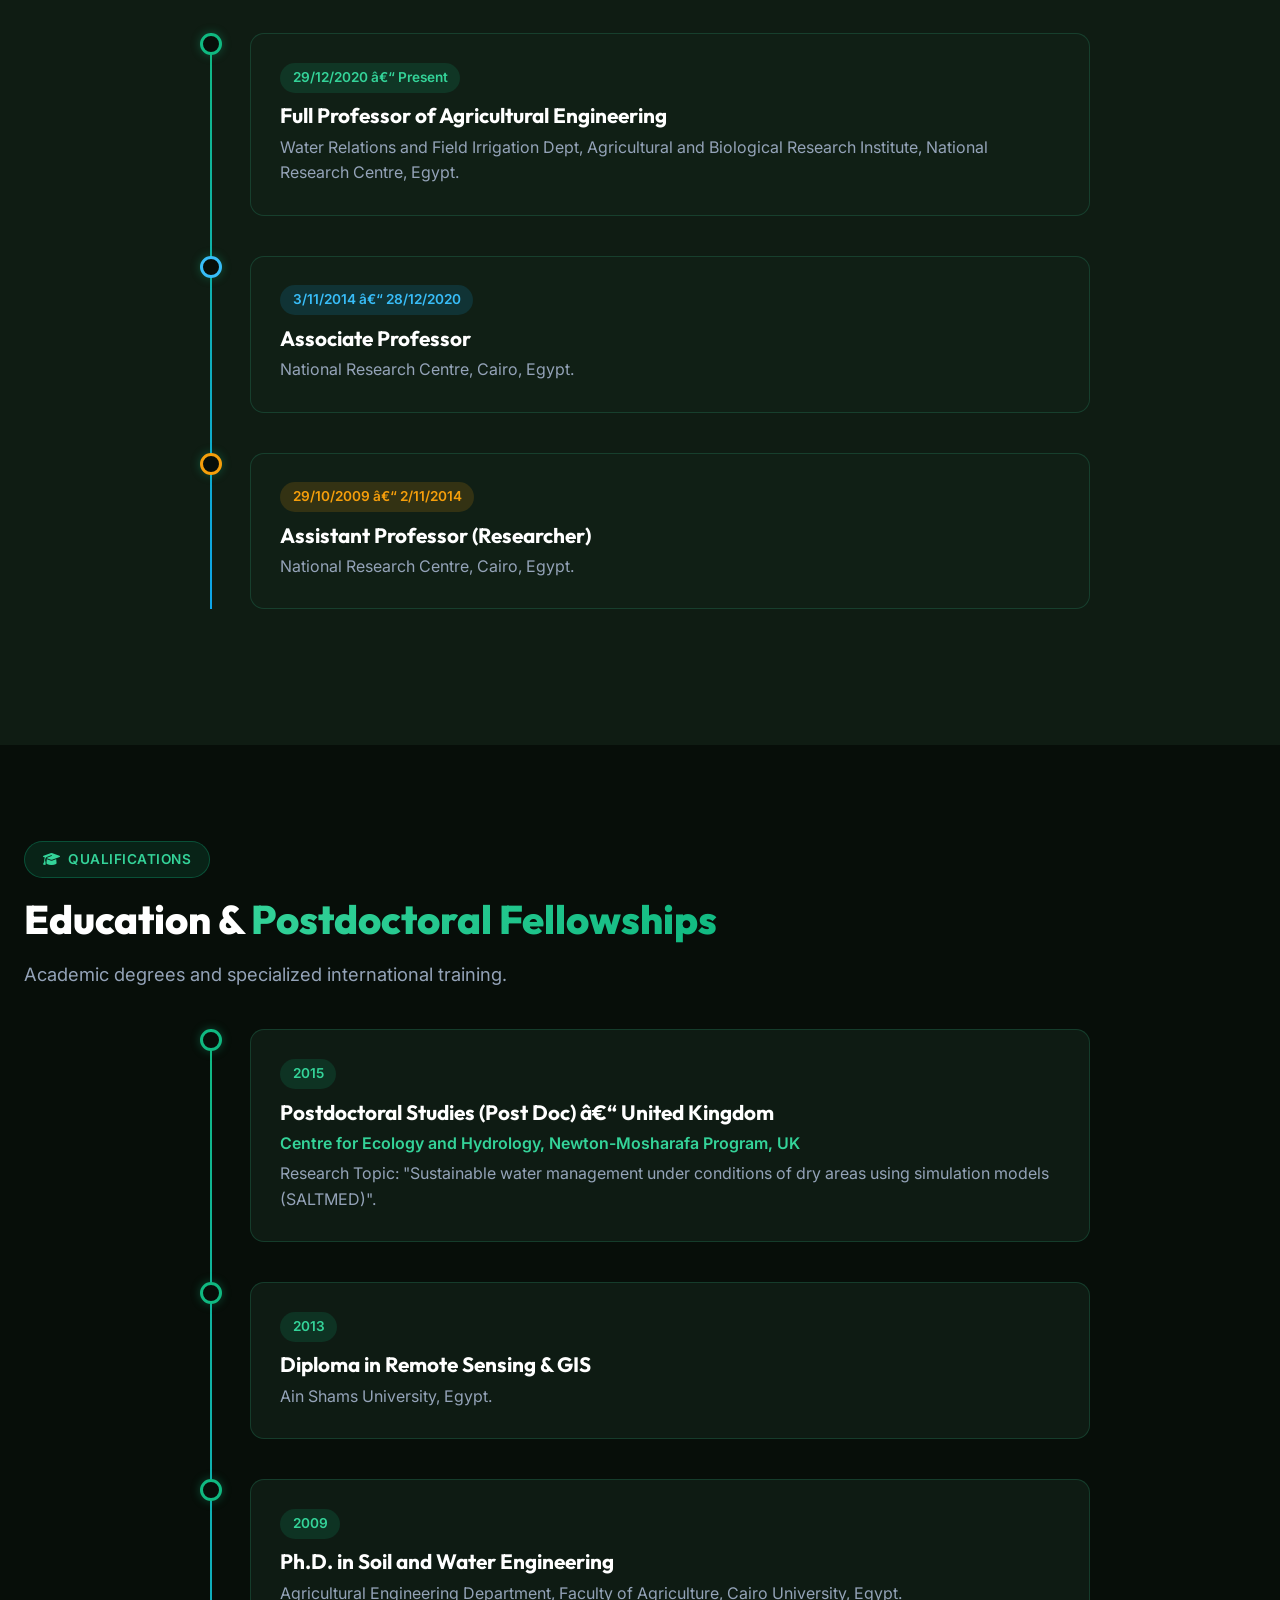
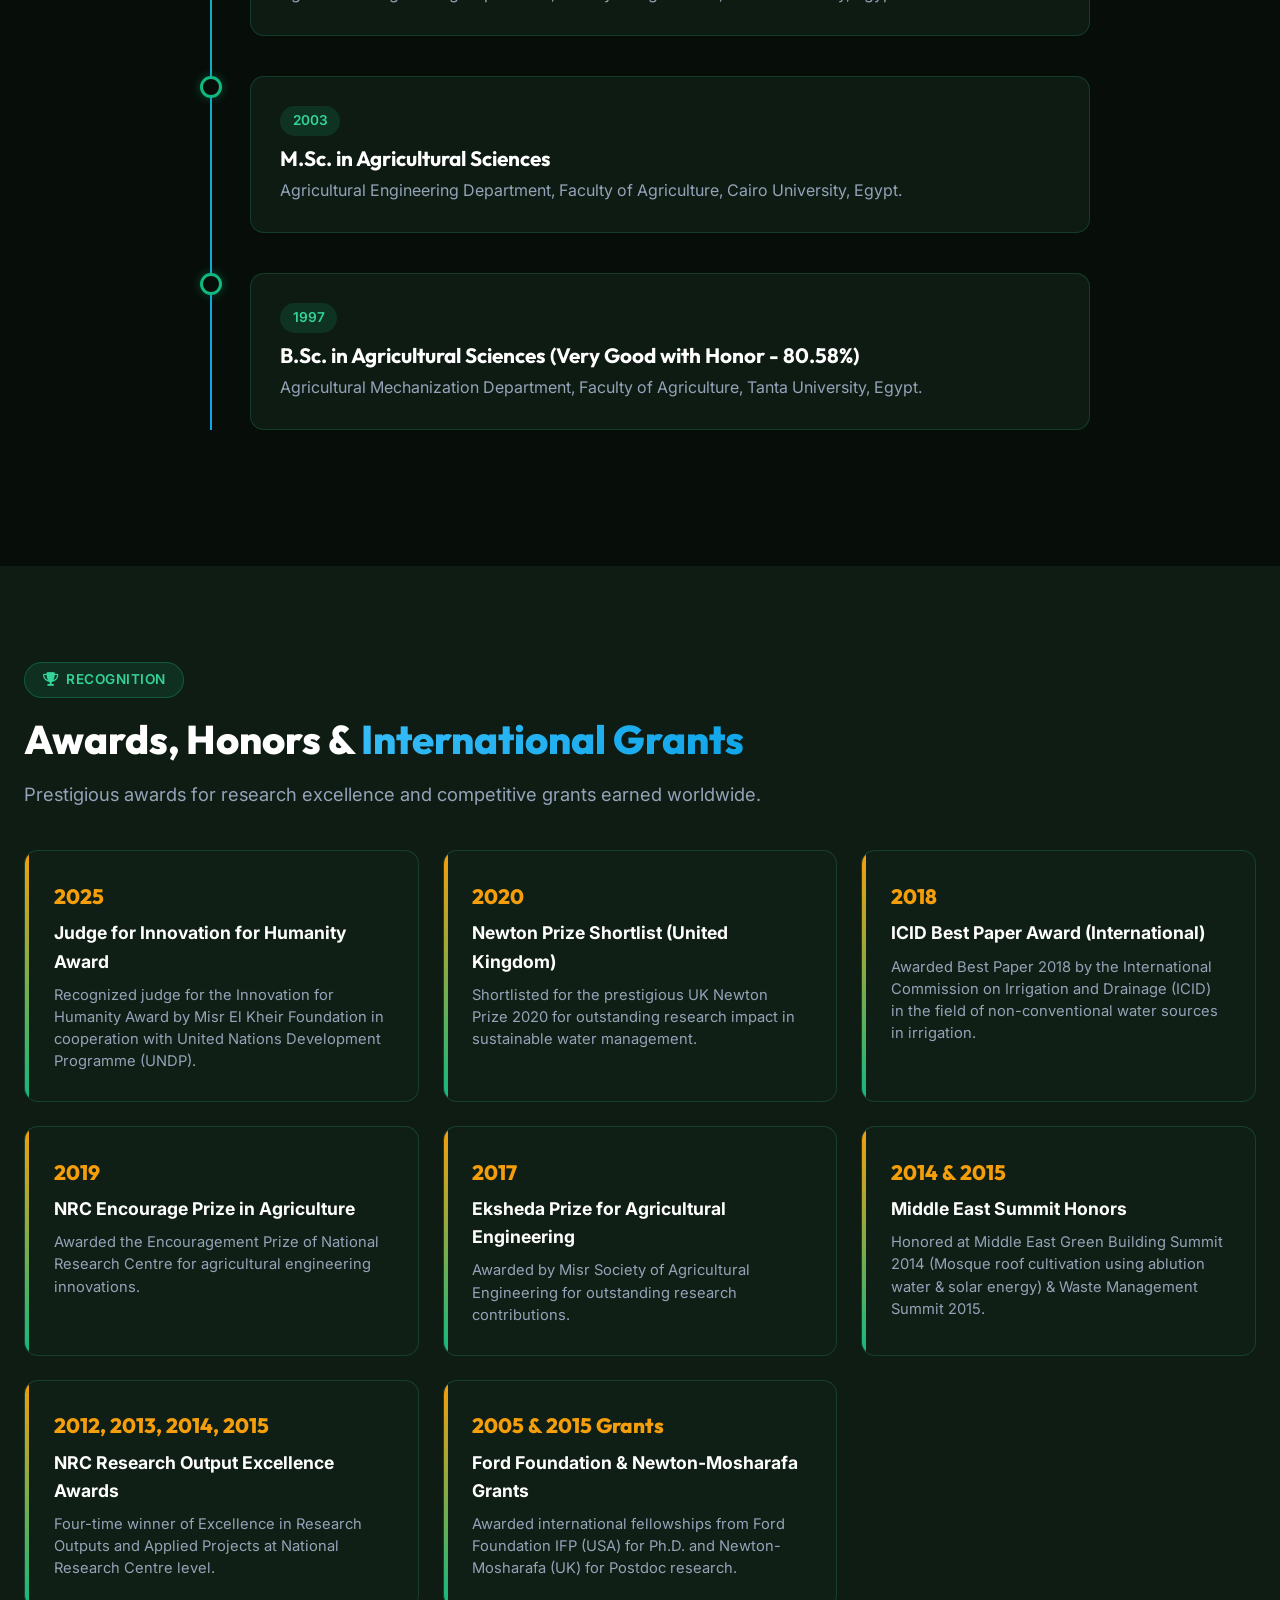
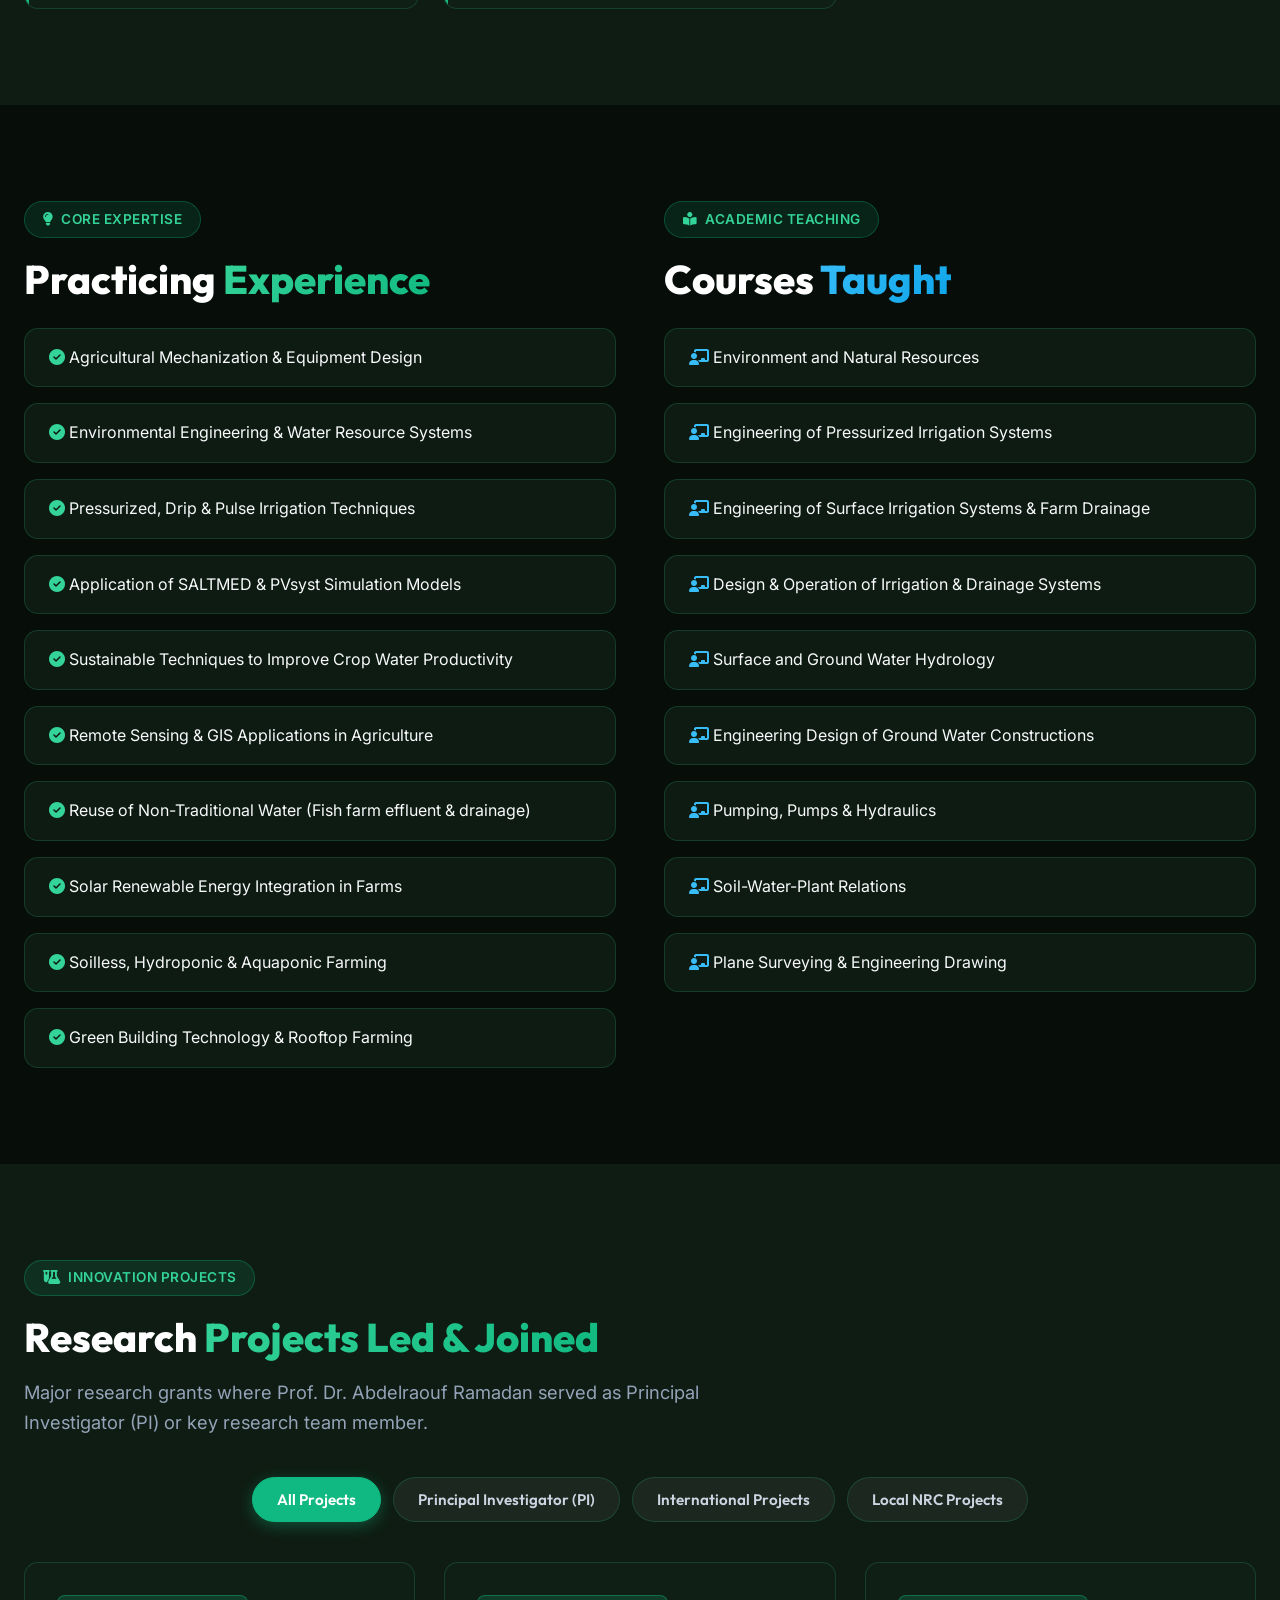
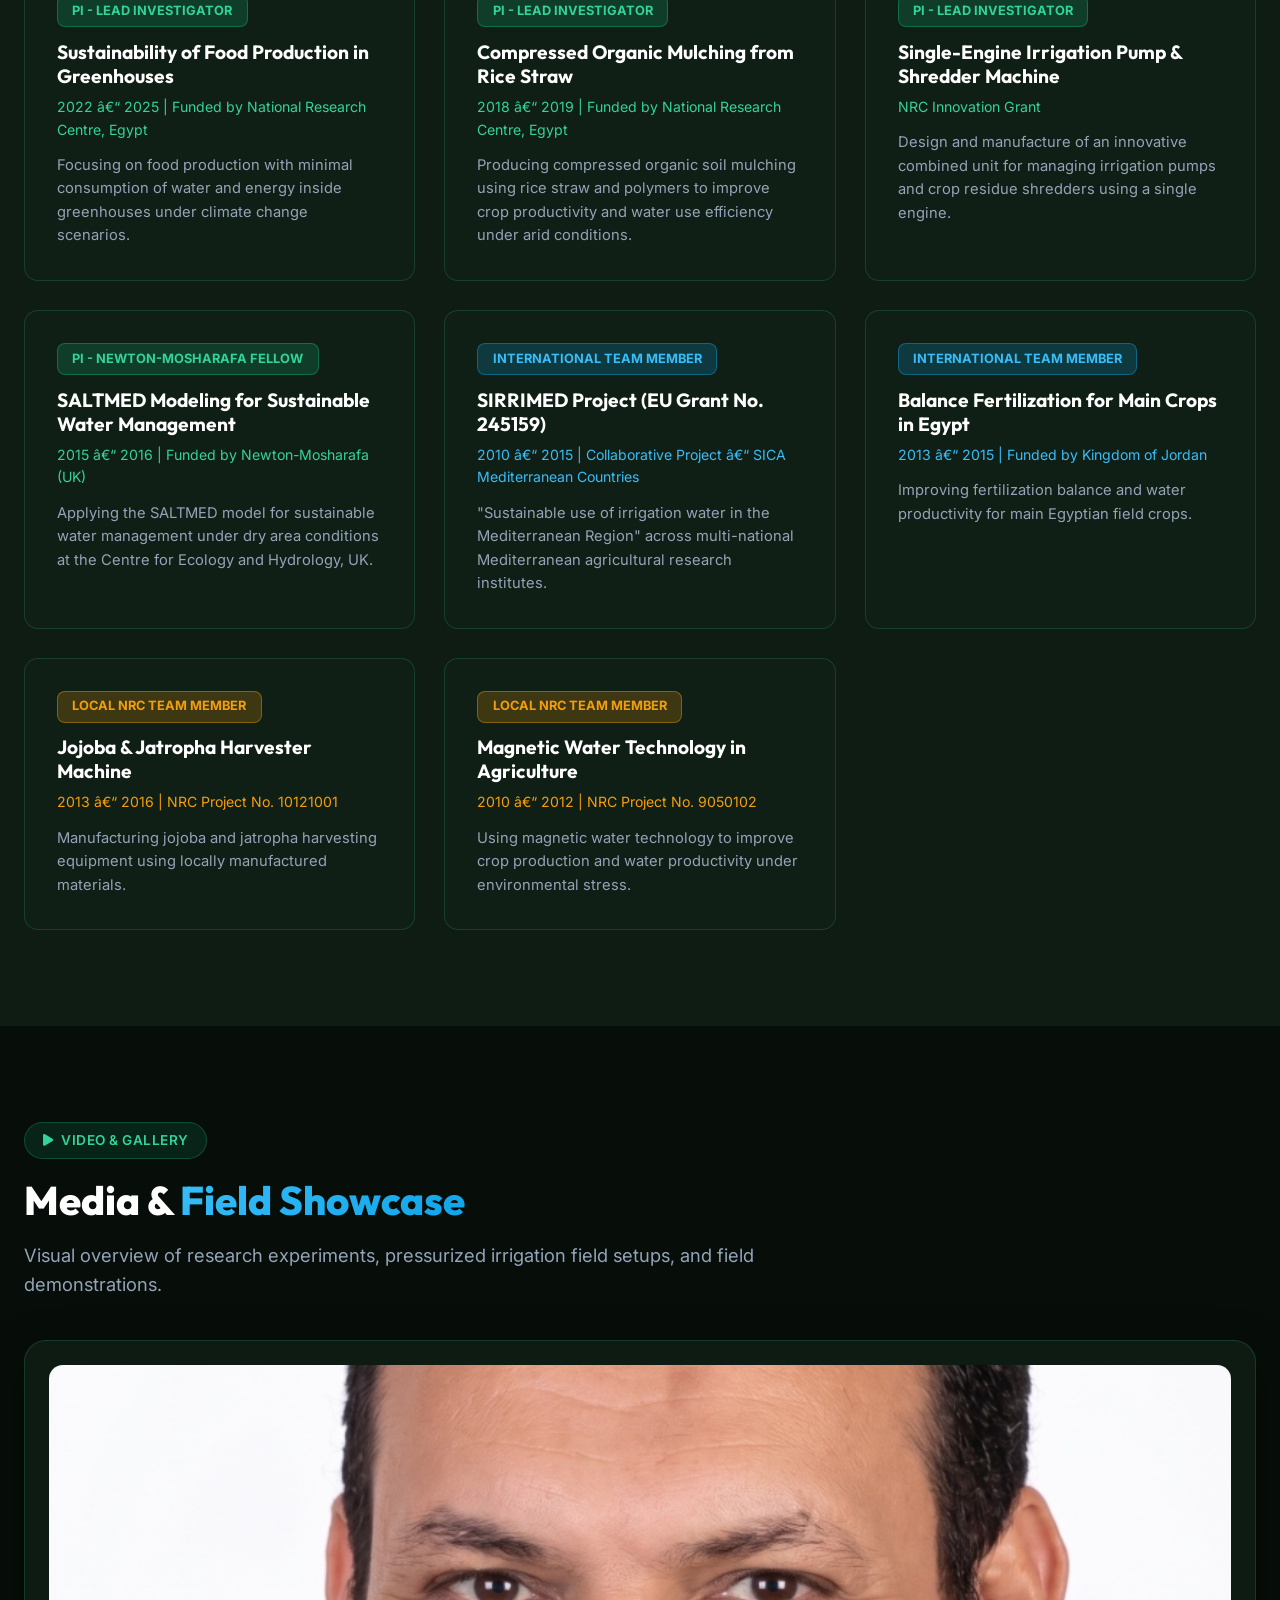
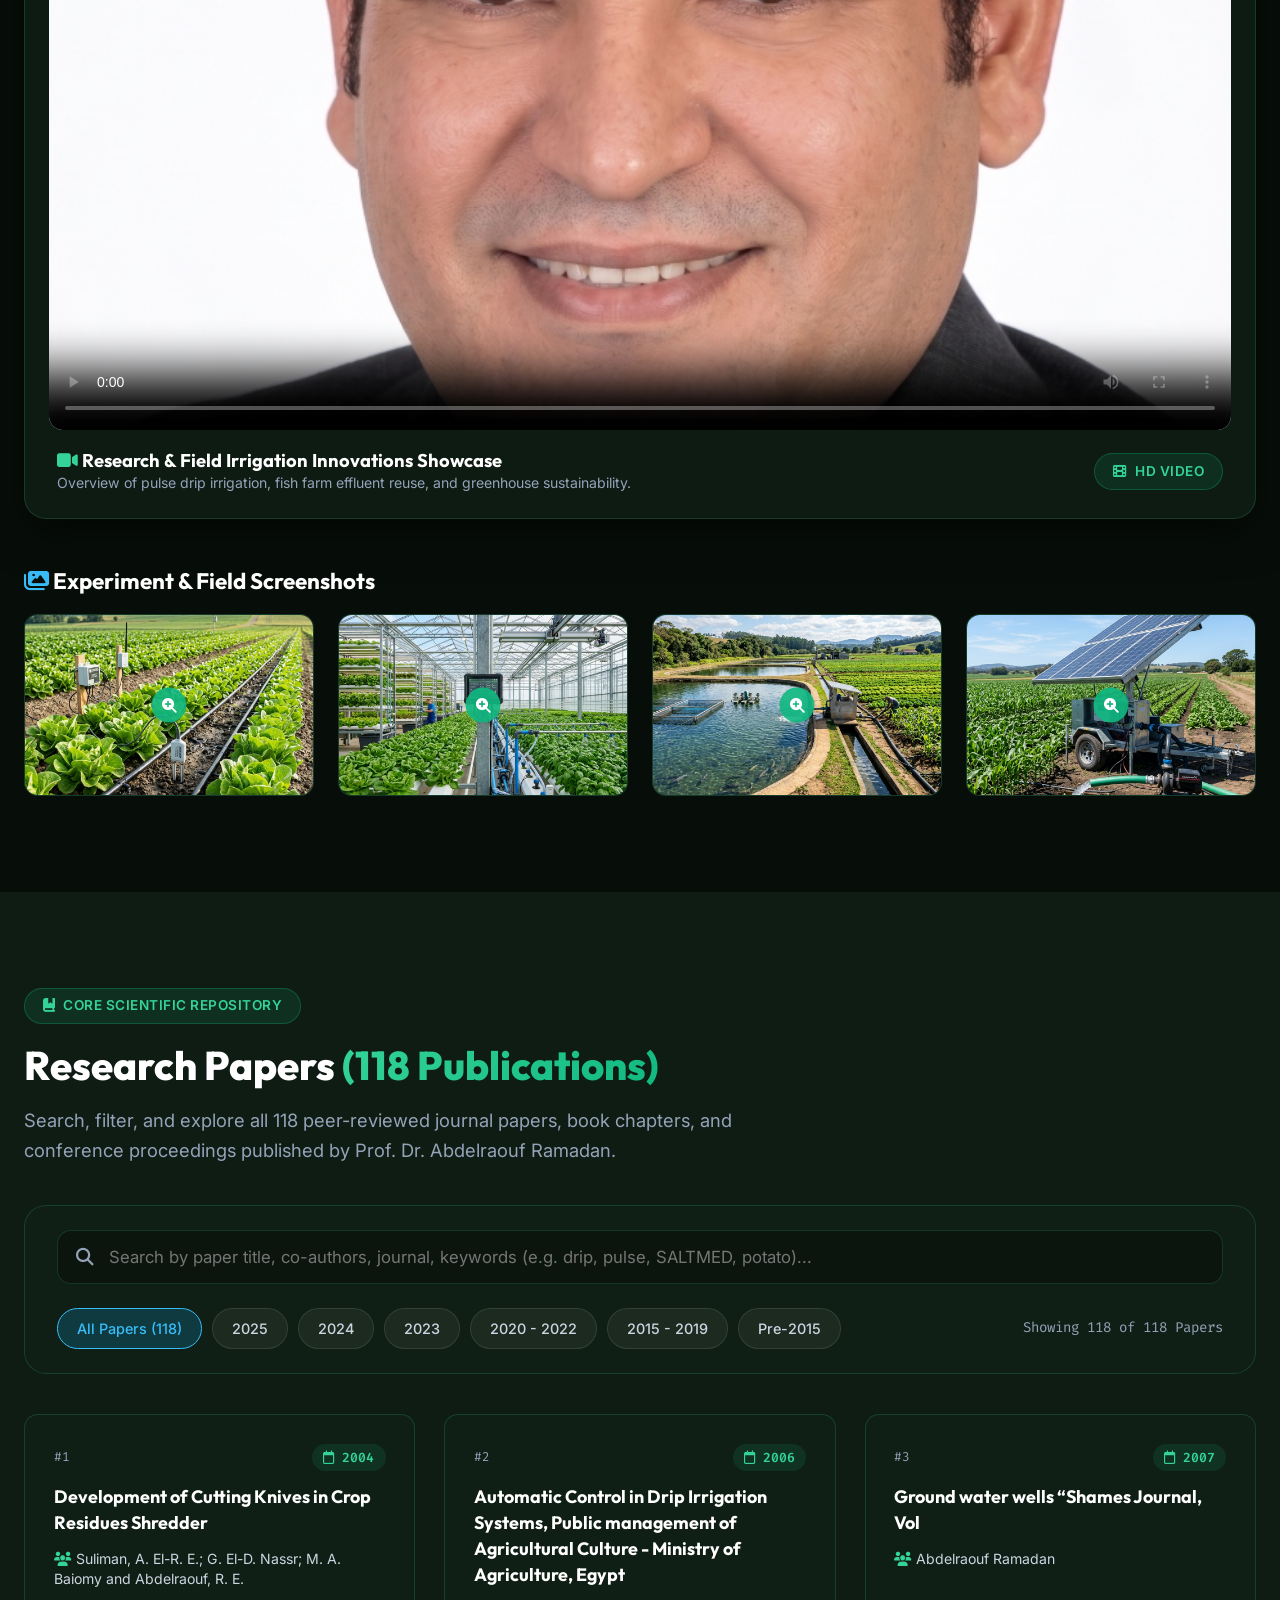
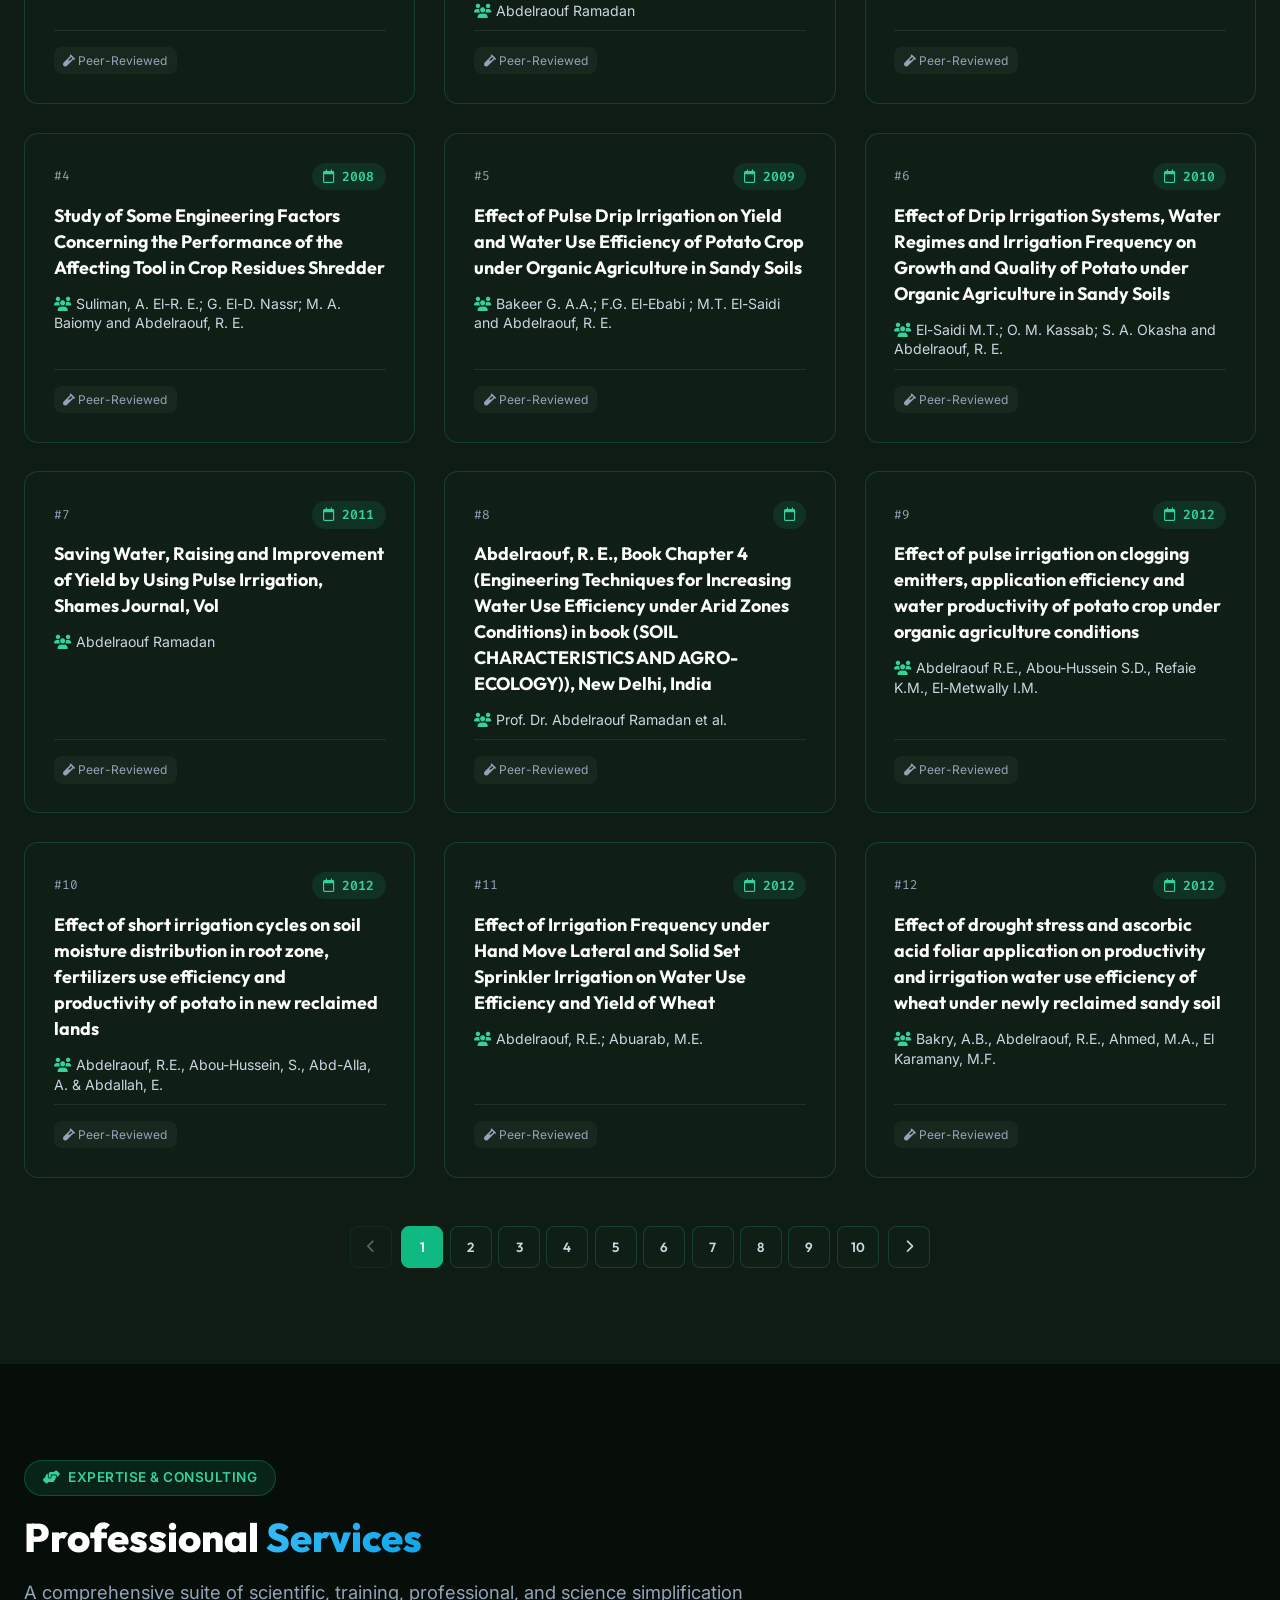
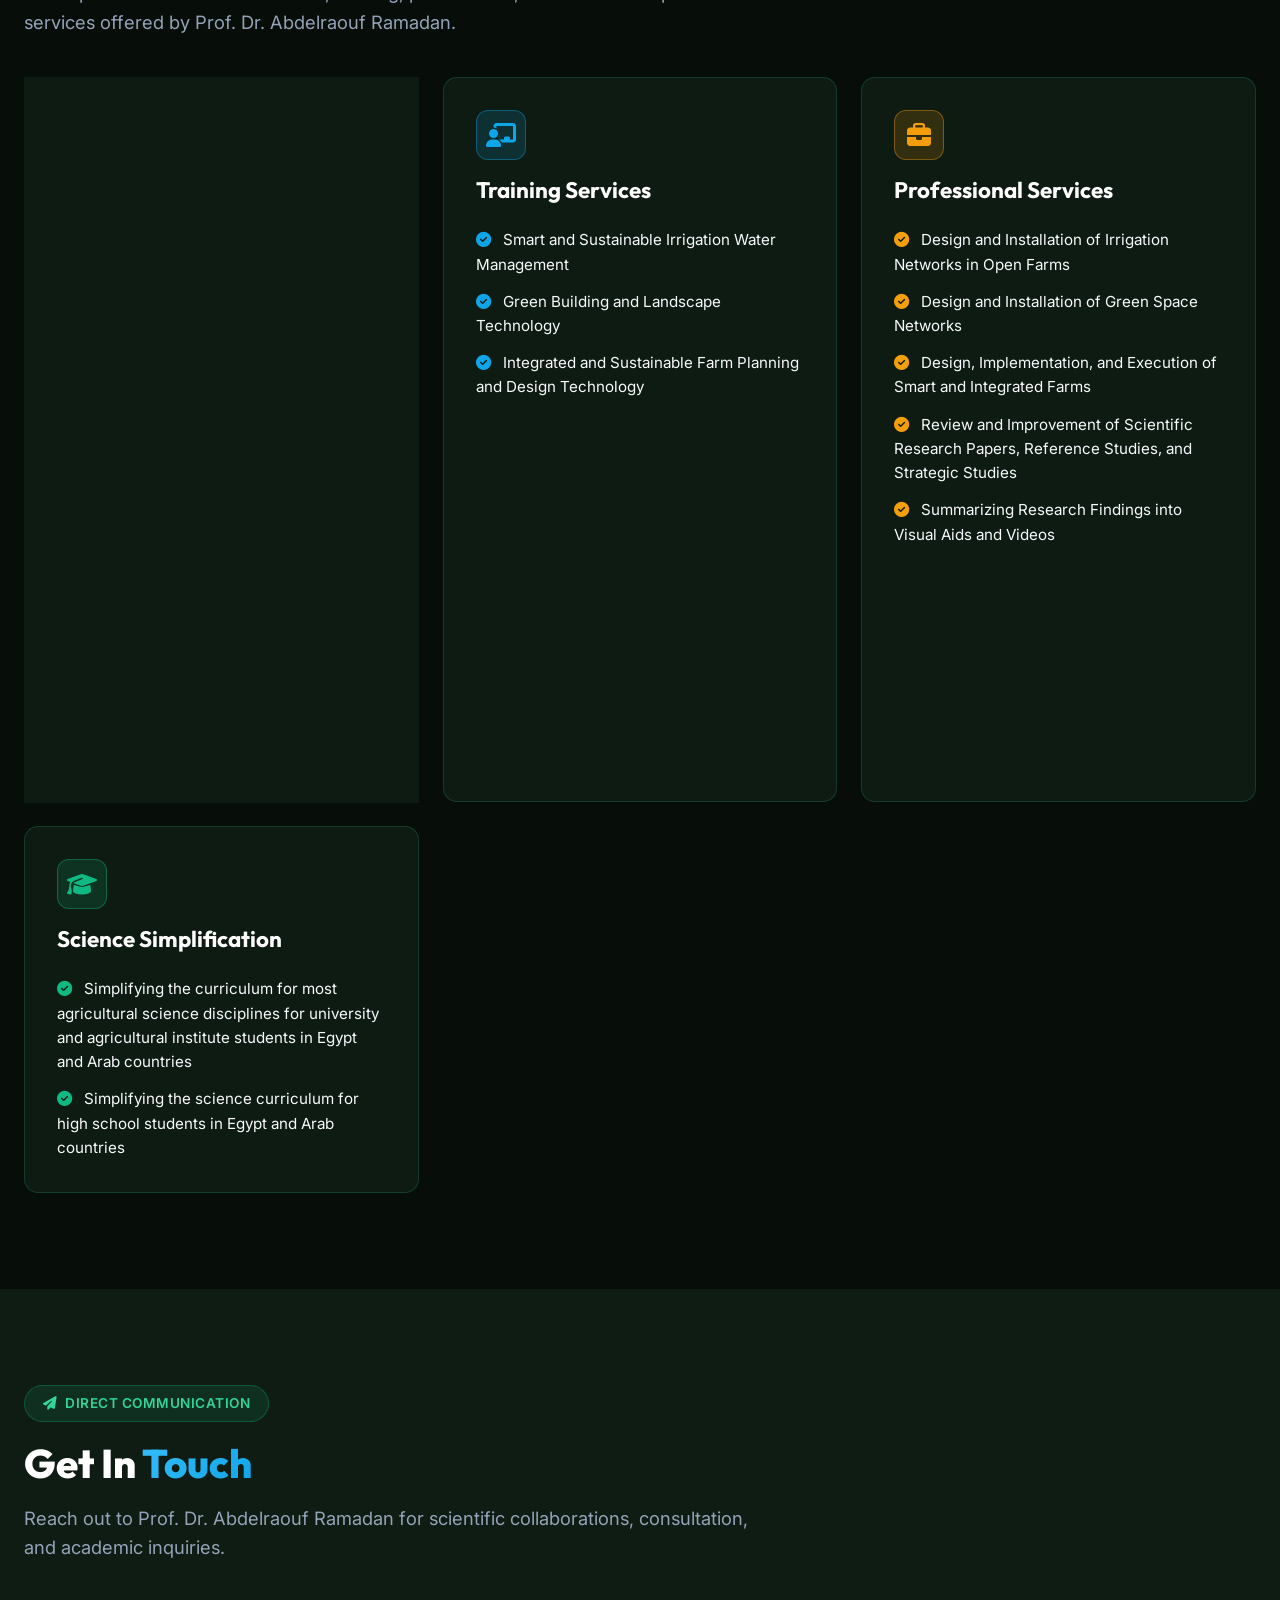
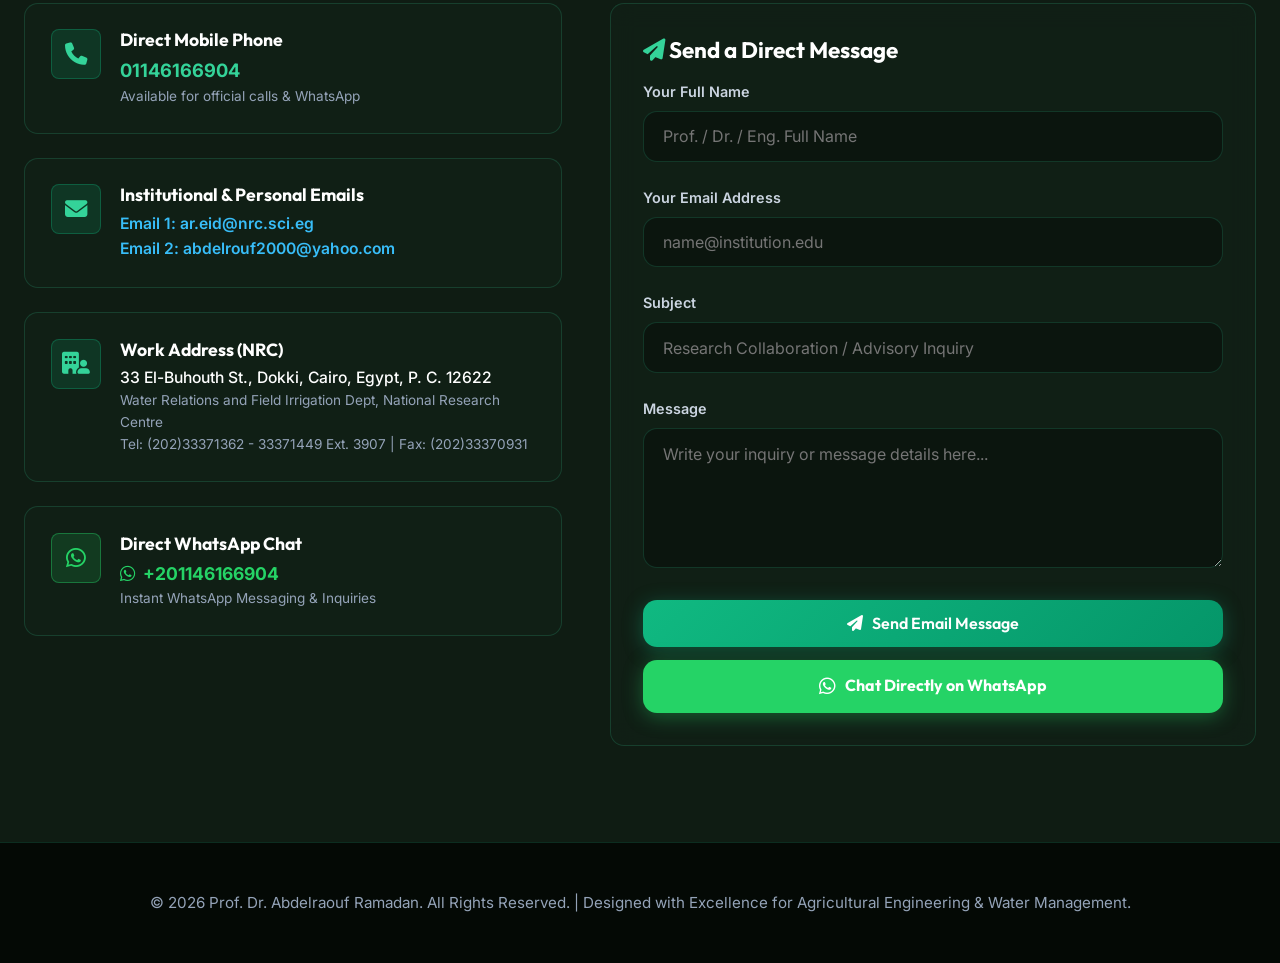
==== commit 71a4d082: "admin: Updated metrics via Admin Panel" ====
--- a/index.html
+++ b/index.html
@@ -139,7 +139,7 @@
                         </div>
                         <div class="hero-metrics-pills">
                             <div class="metric-pill"><i class="fa-solid fa-book-open text-accent-green"></i> <span class="dynamic-total-papers">117</span> Publications</div>
-                            <div class="metric-pill"><i class="fa-solid fa-chart-line text-accent-blue"></i> Scopus h-index: <span id="hero-scopus-hindex">21</span></div>
+                            <div class="metric-pill"><i class="fa-solid fa-chart-line text-accent-blue"></i> Scopus h-index: <span id="hero-scopus-hindex">22</span></div>
                             <div class="metric-pill"><i class="fa-solid fa-graduation-cap text-accent-gold"></i> ResearchGate: <span id="hero-rg-hindex">24</span></div>
                             <div class="metric-pill"><i class="fa-solid fa-quote-left text-accent-green"></i> <span id="hero-total-citations">1700+</span> Citations</div>
                         </div>
@@ -213,7 +213,7 @@
                         </div>
                         <div class="profile-stats-row">
                             <div>
-                                <div class="p-stat-val" id="scopus-hindex">21</div>
+                                <div class="p-stat-val" id="scopus-hindex">22</div>
                                 <div class="p-stat-lbl">h-index</div>
                             </div>
                             <div>
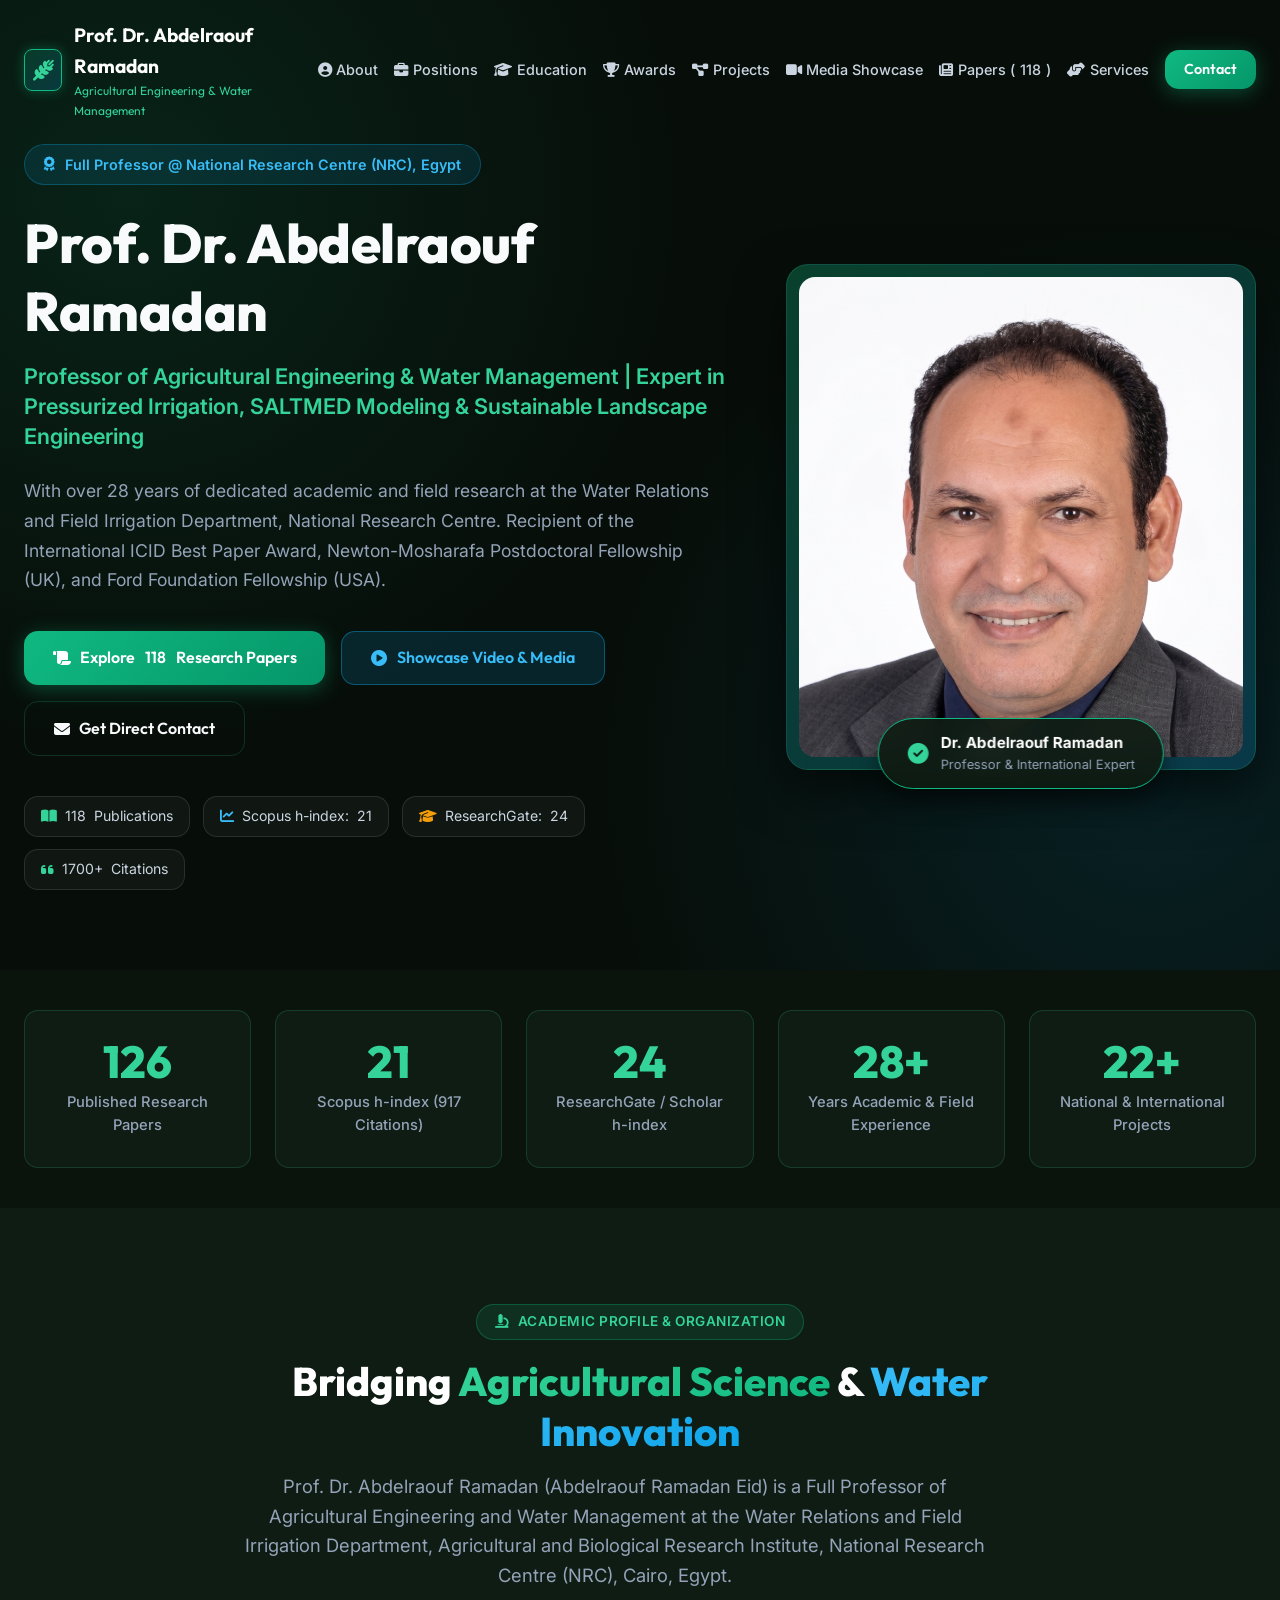
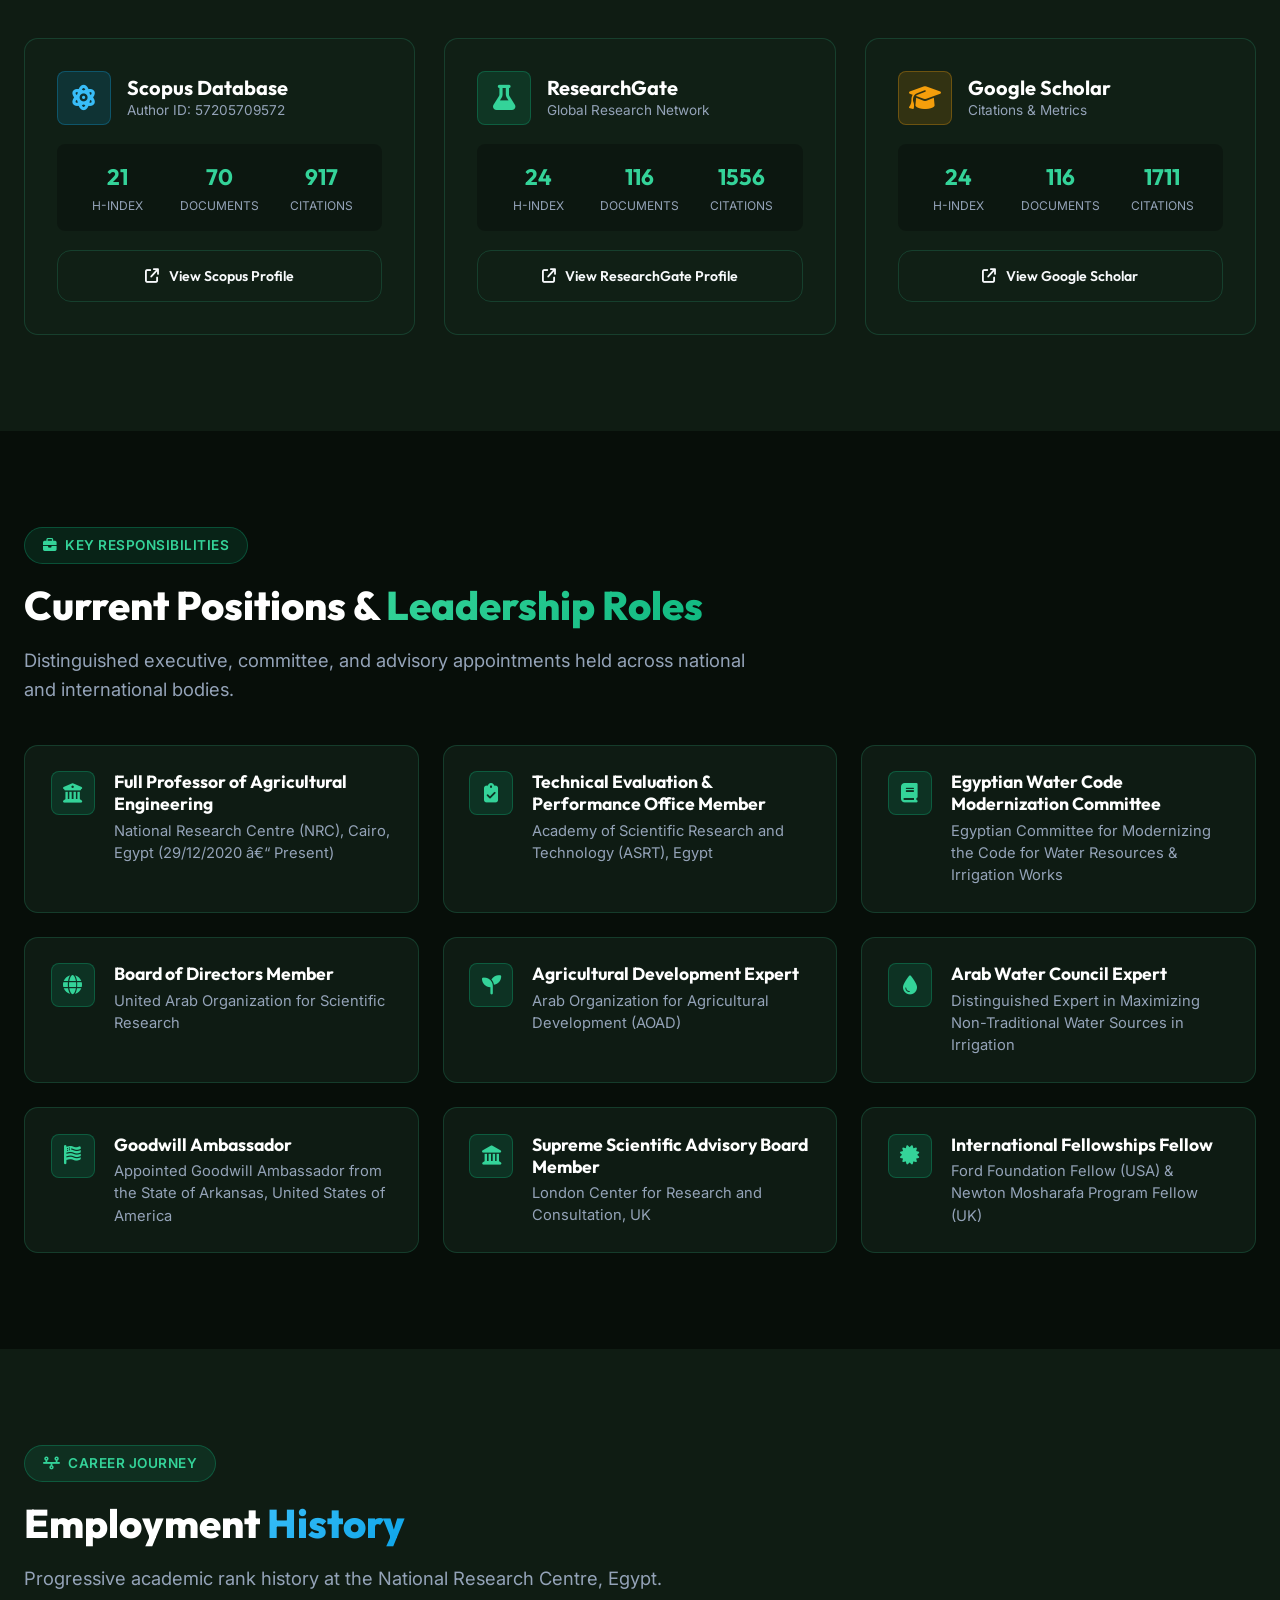
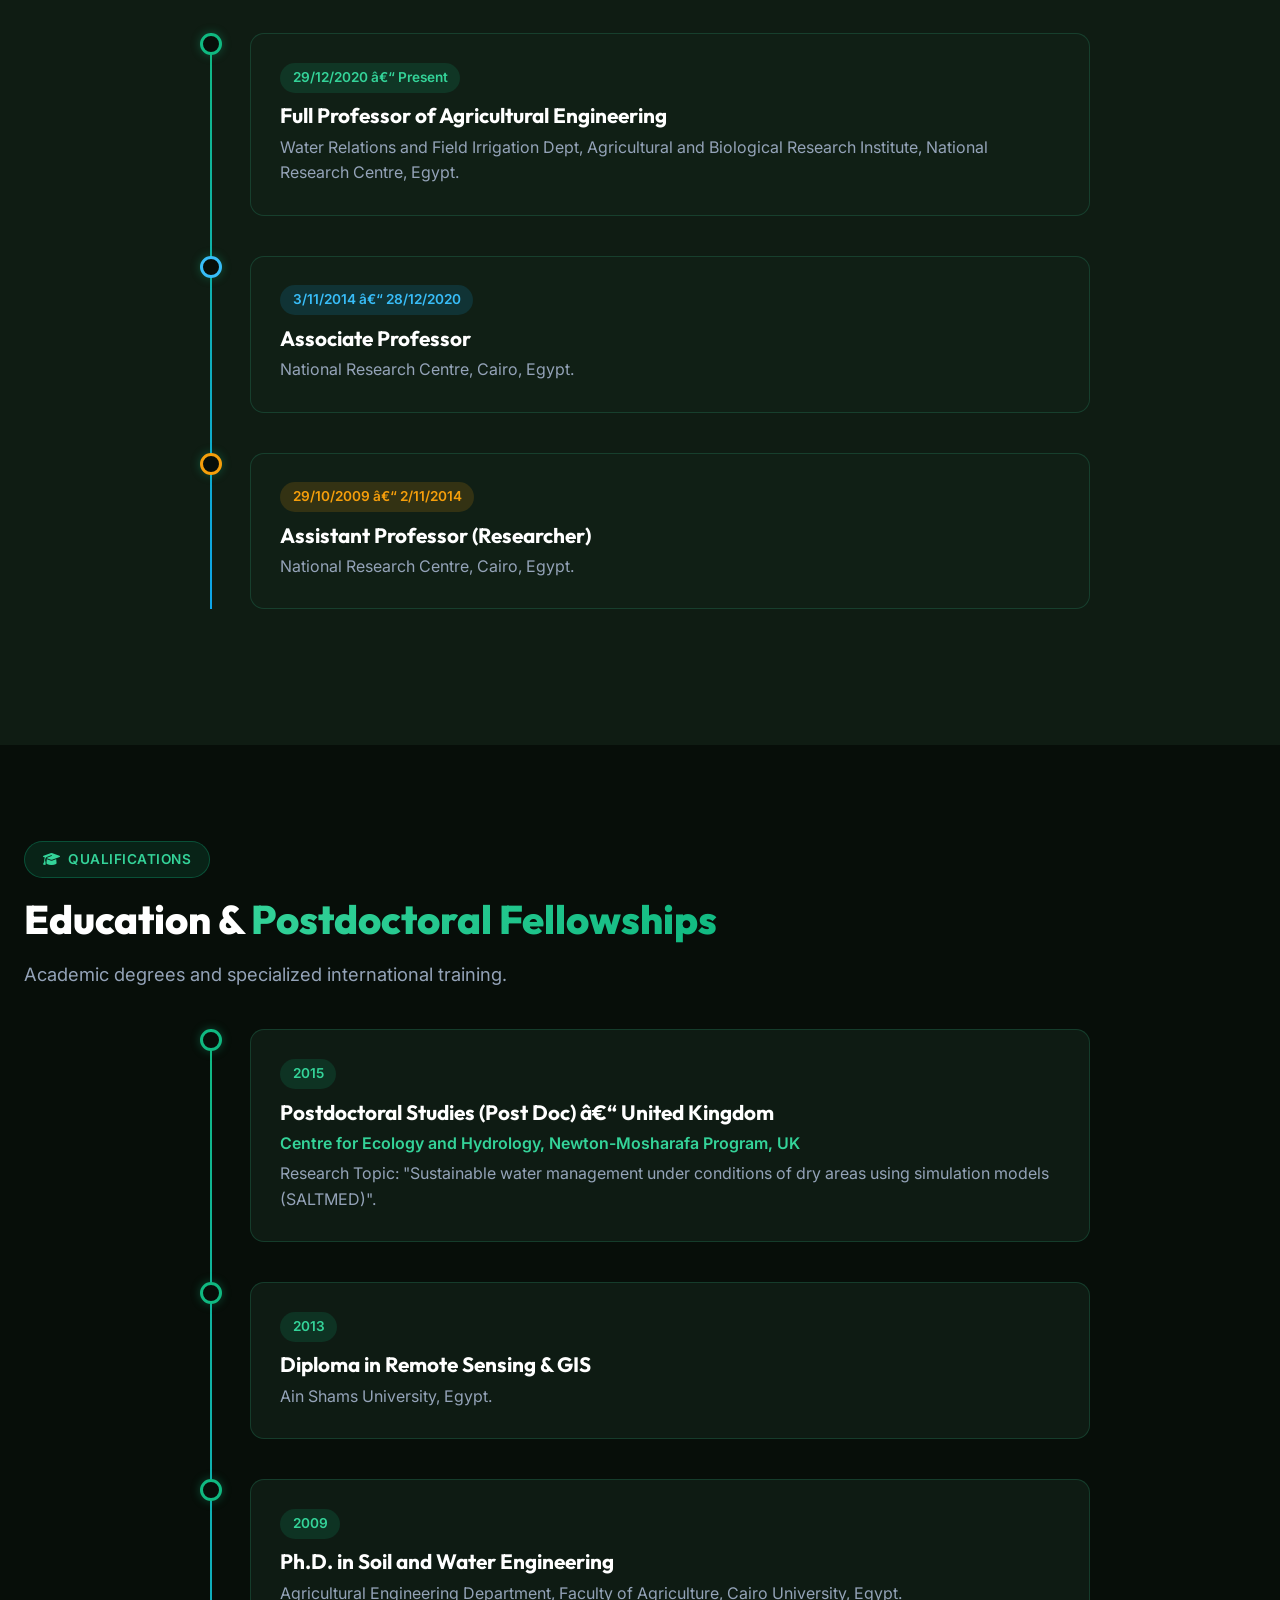
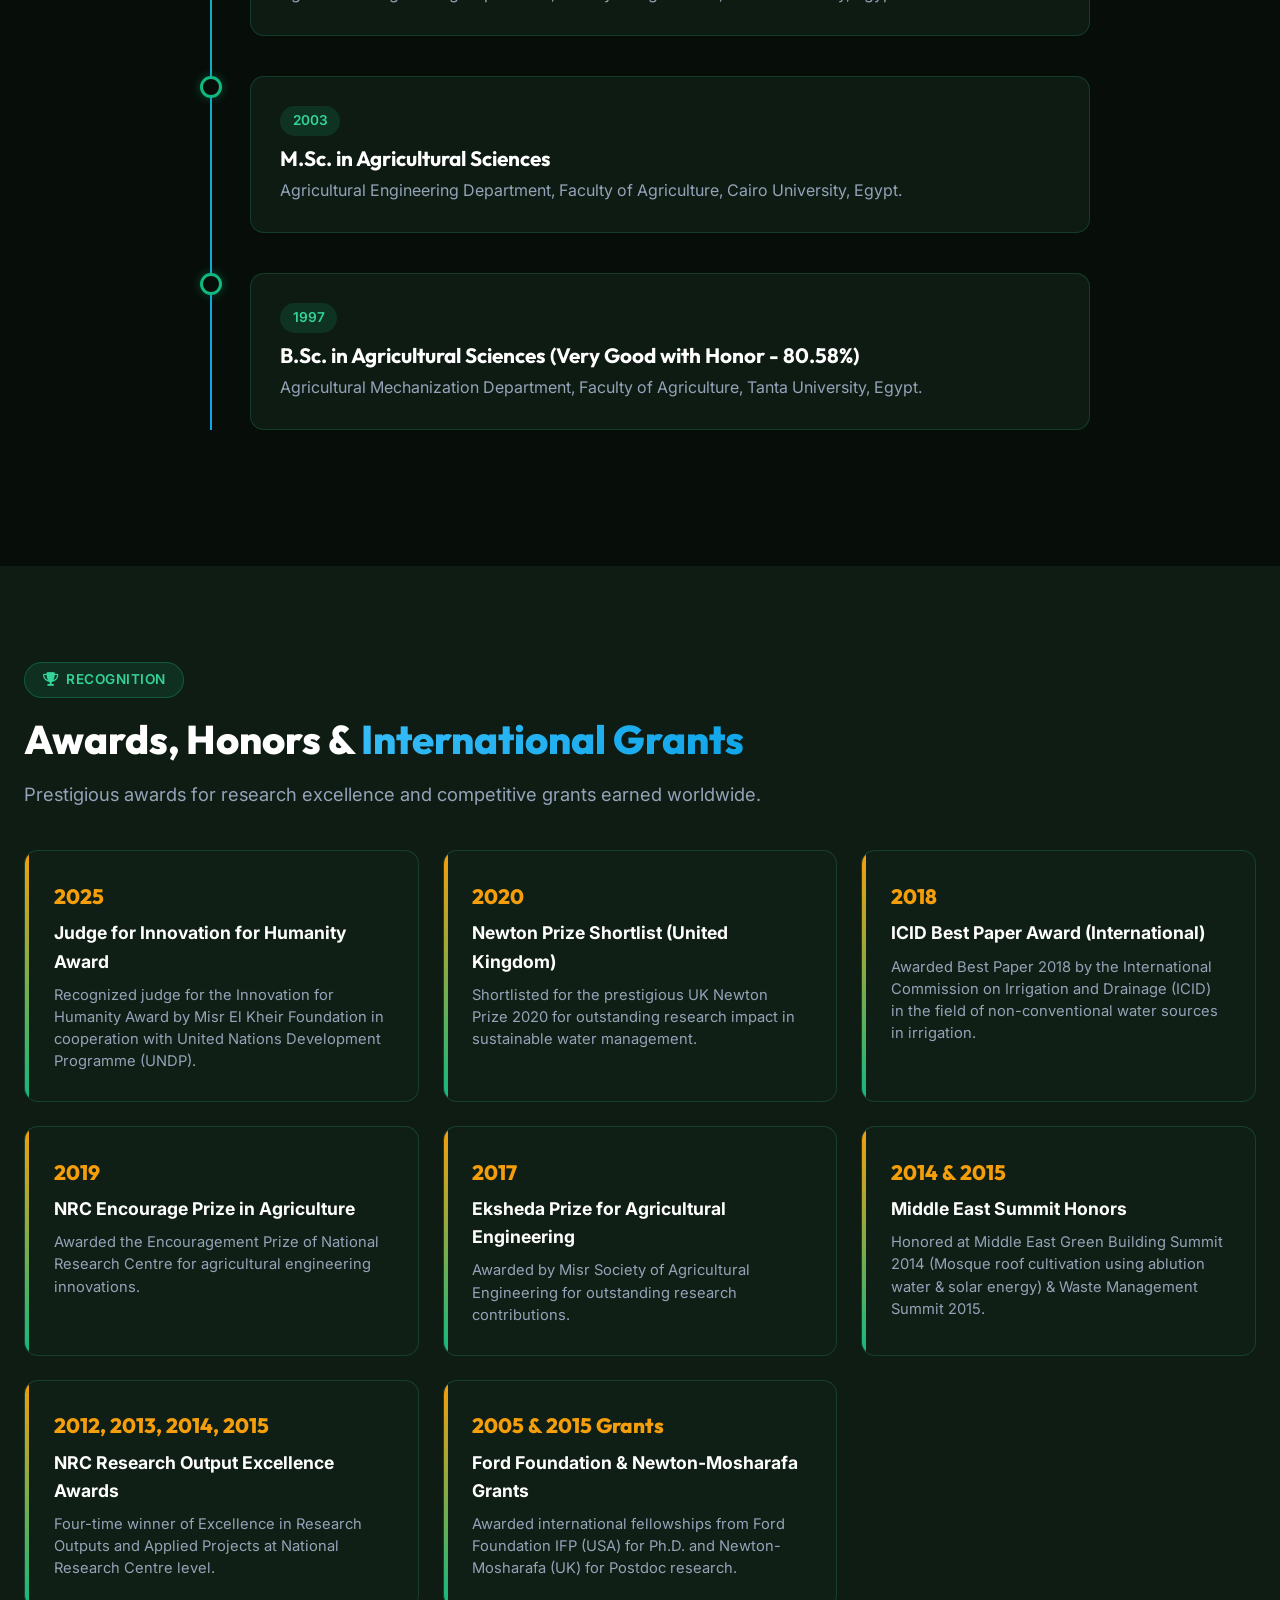
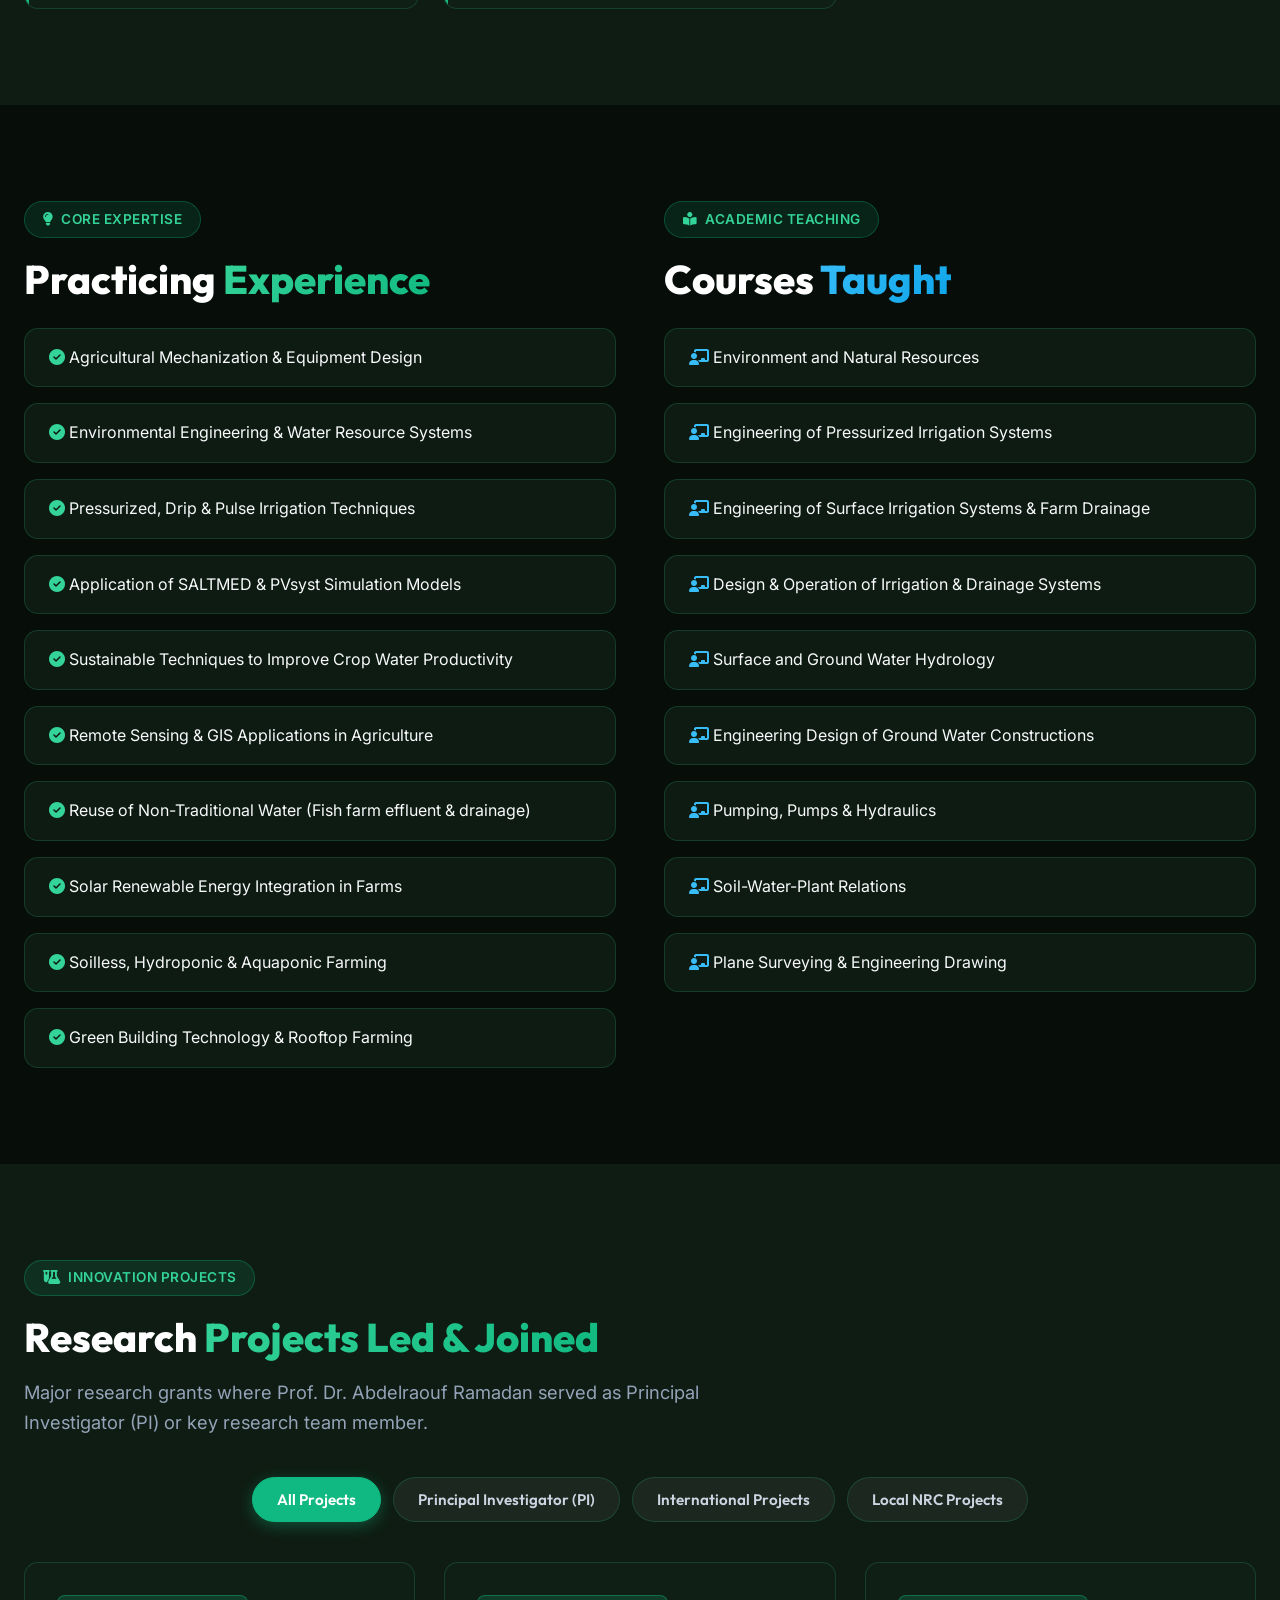
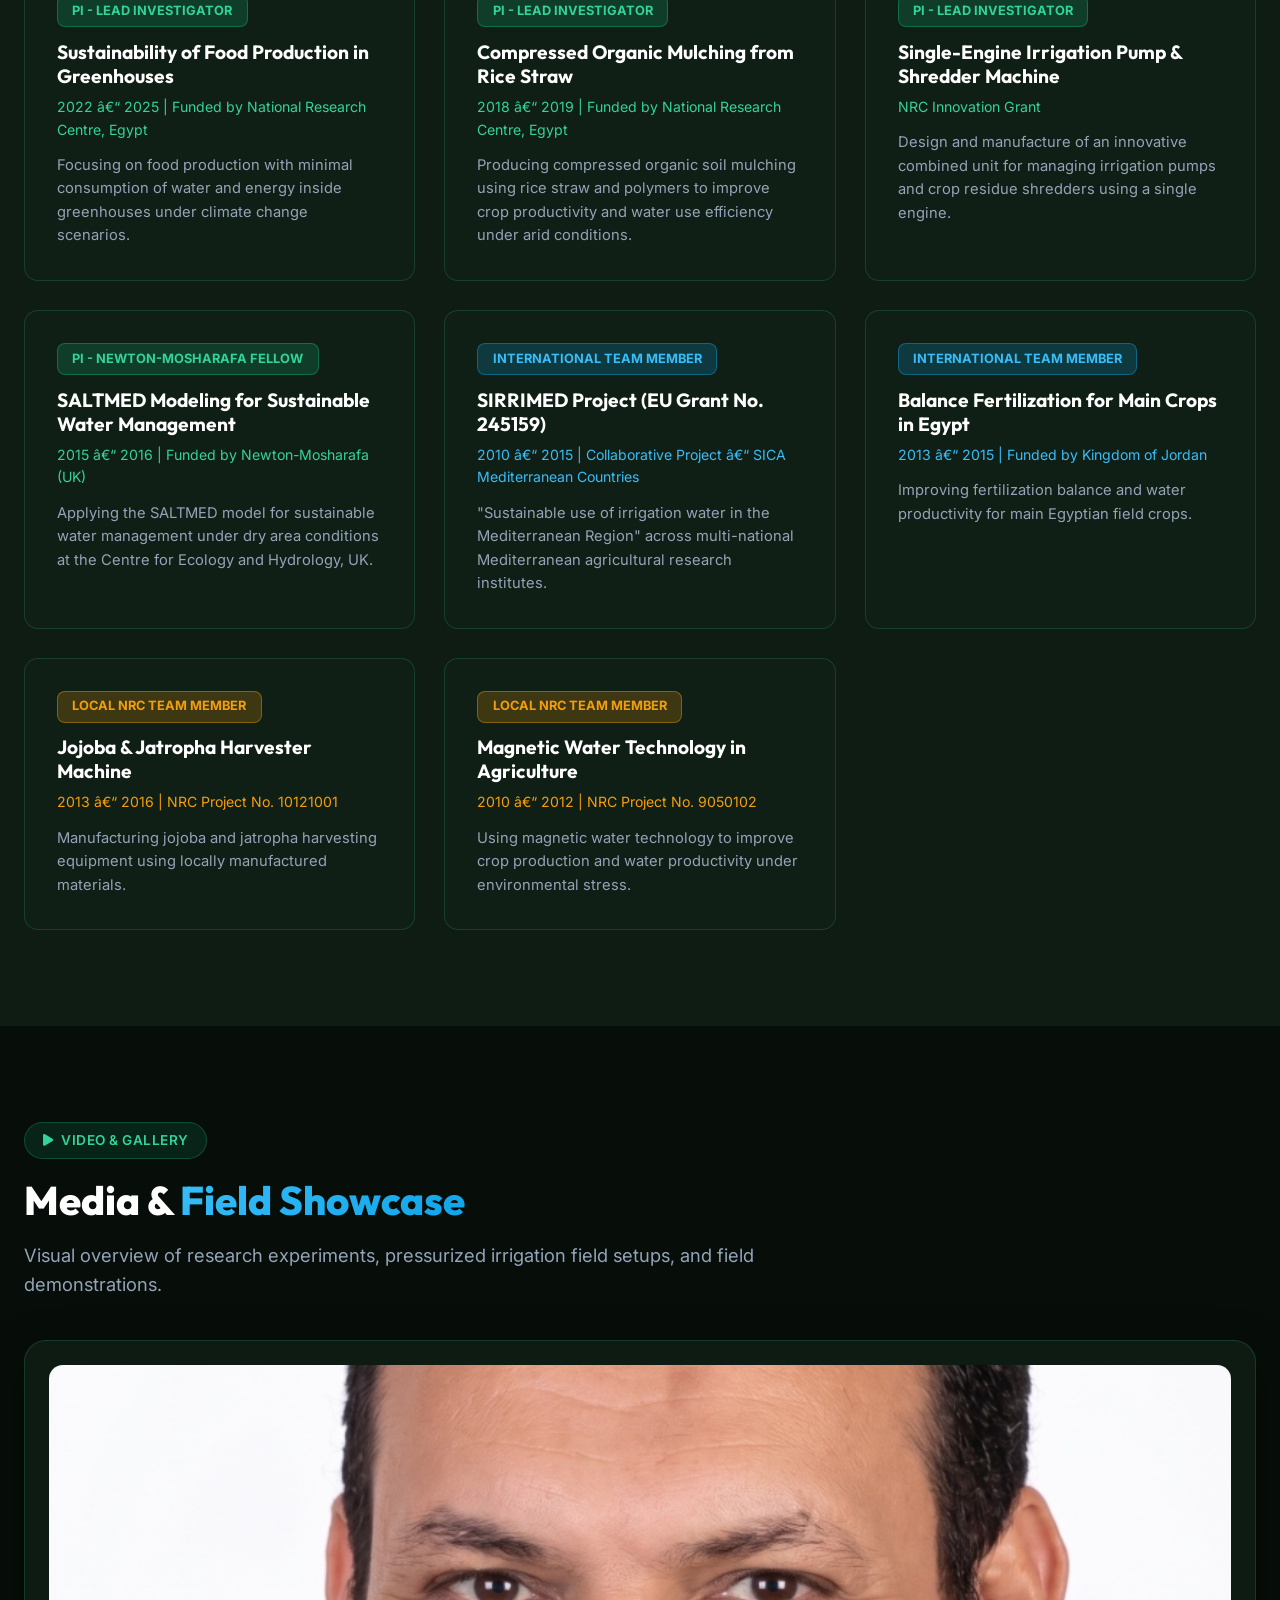
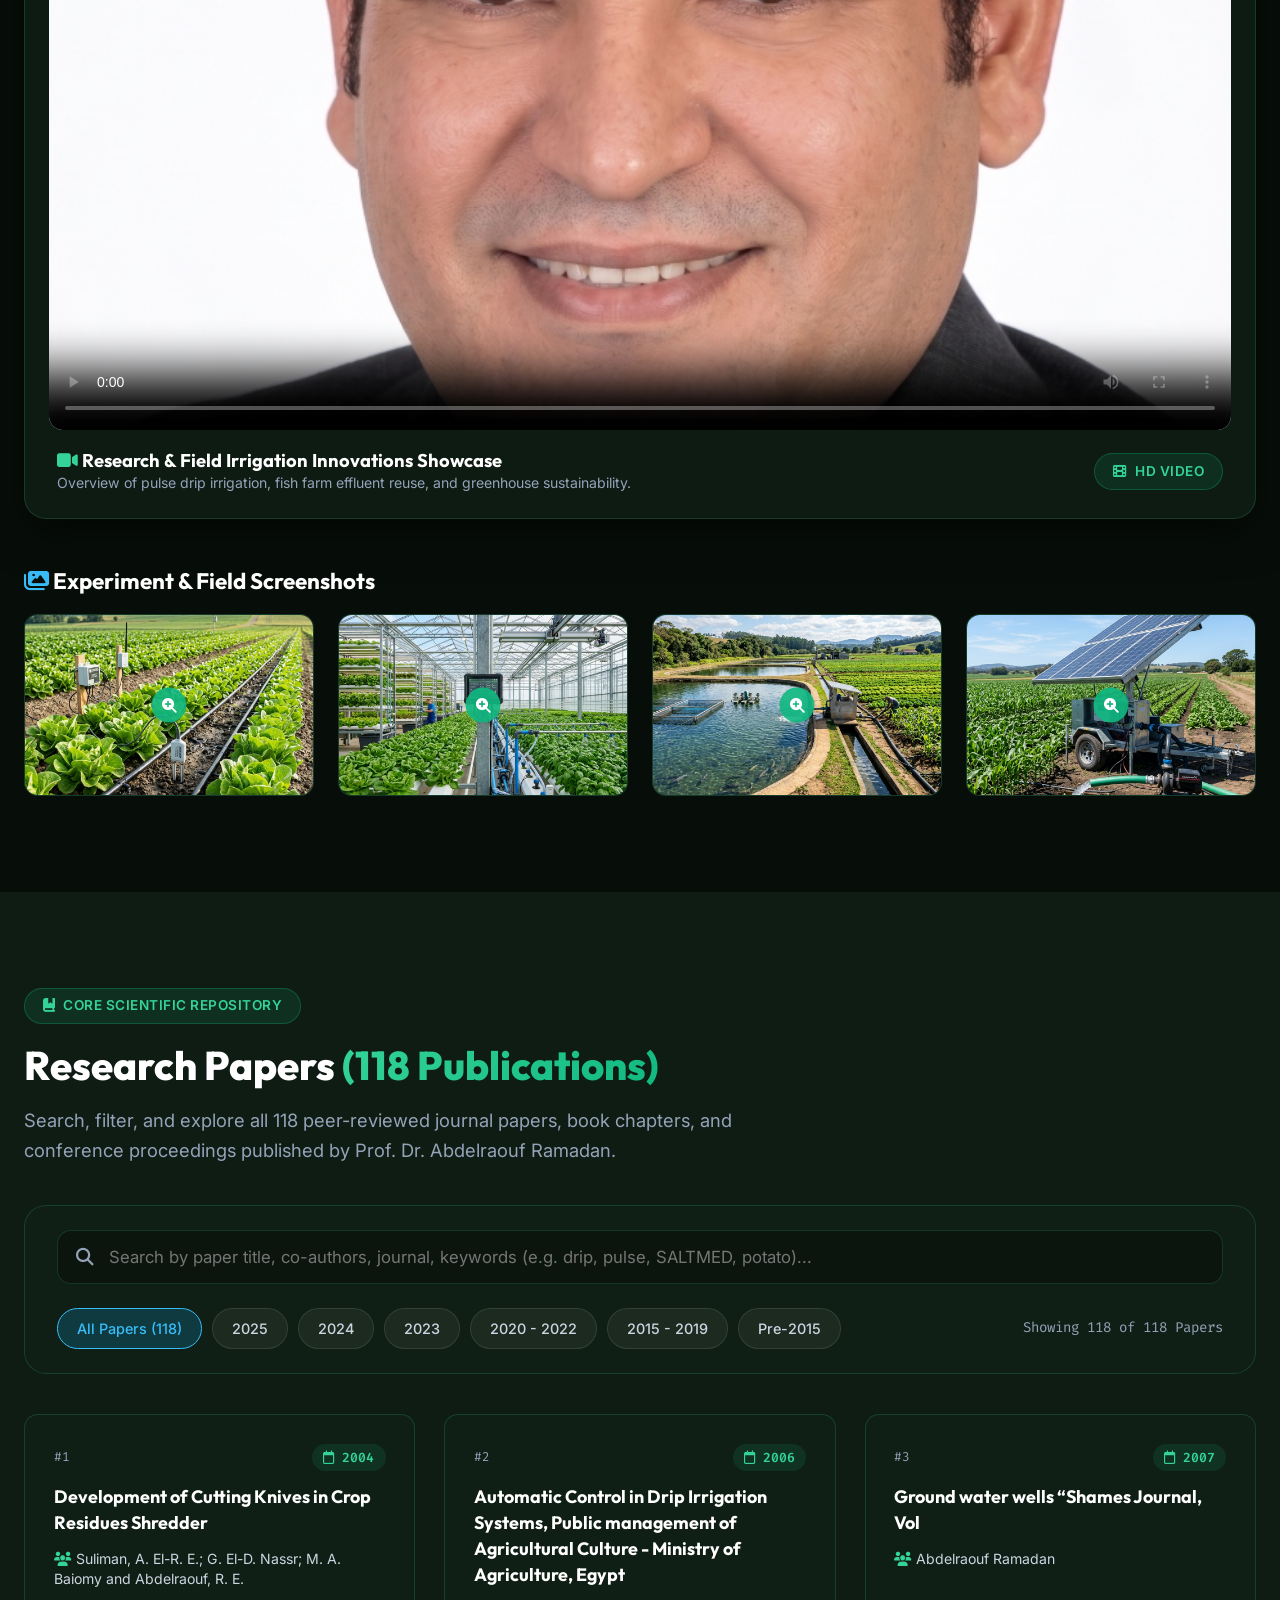
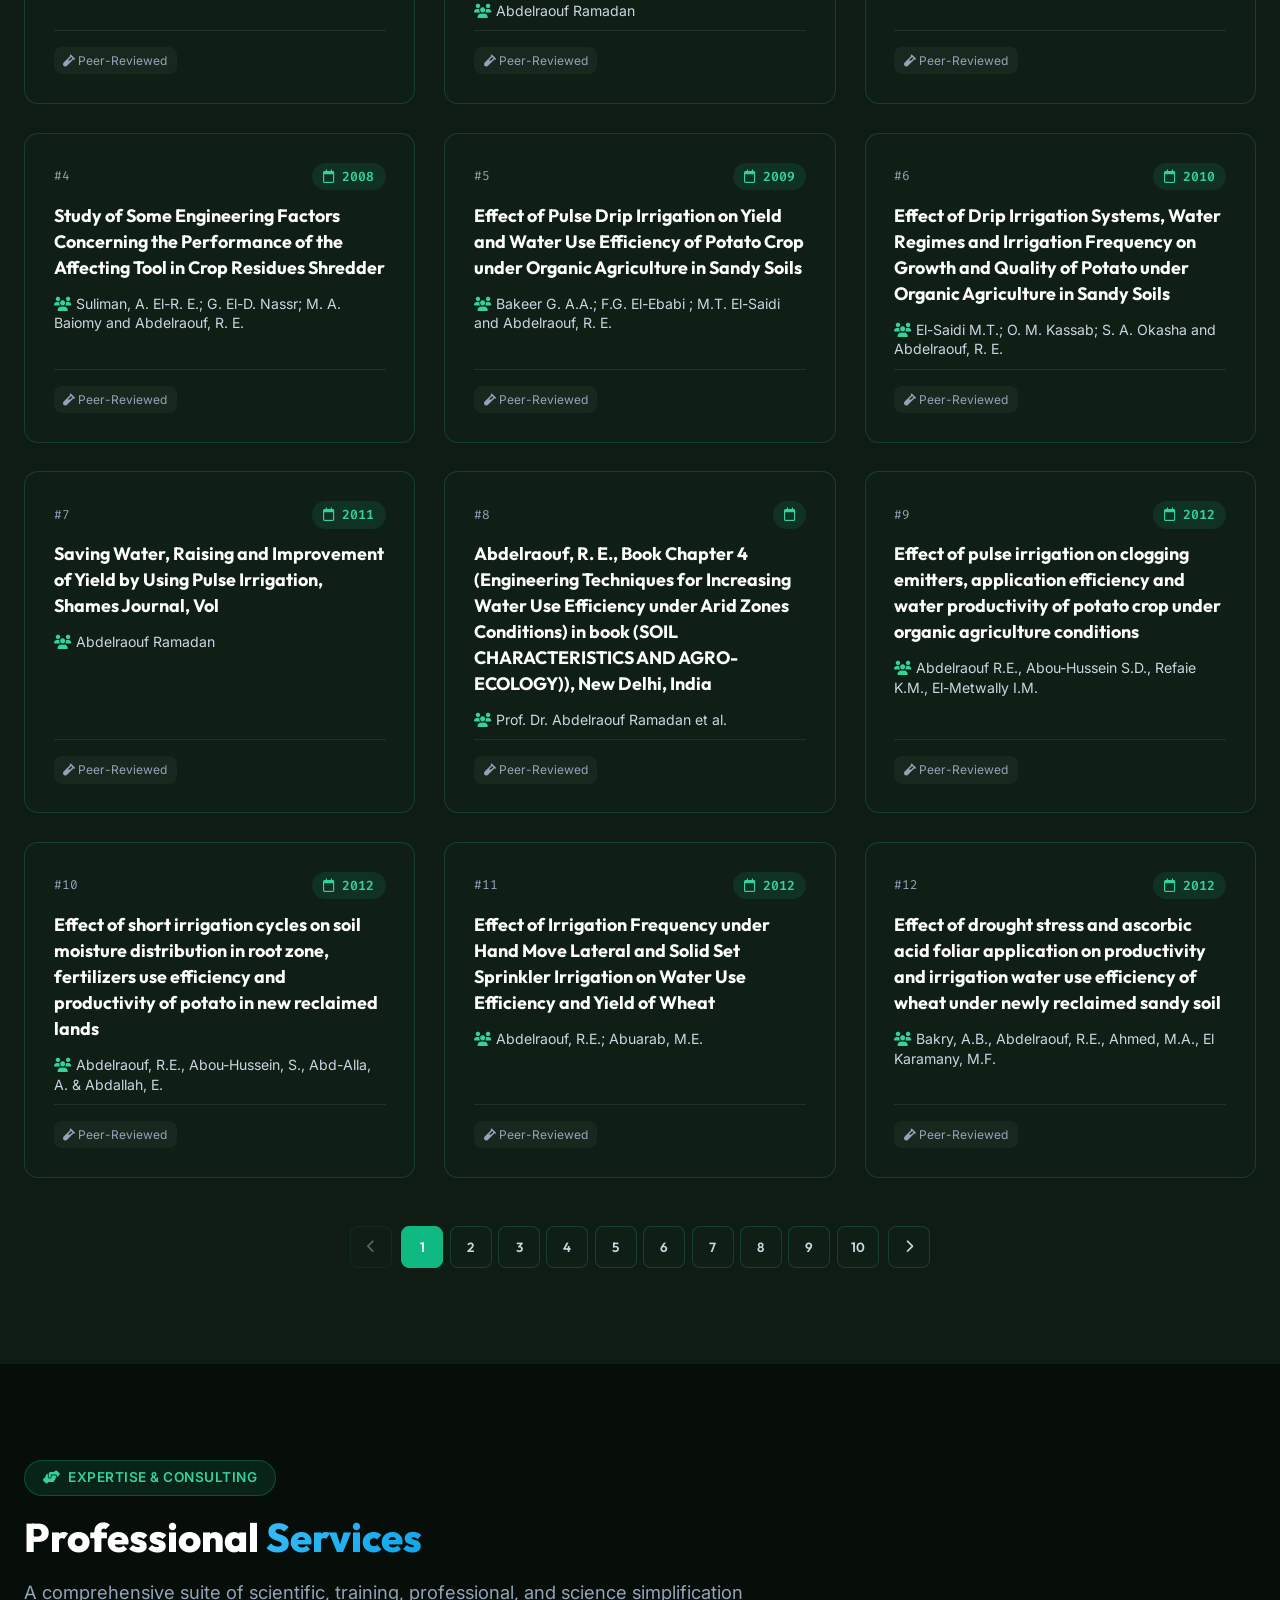
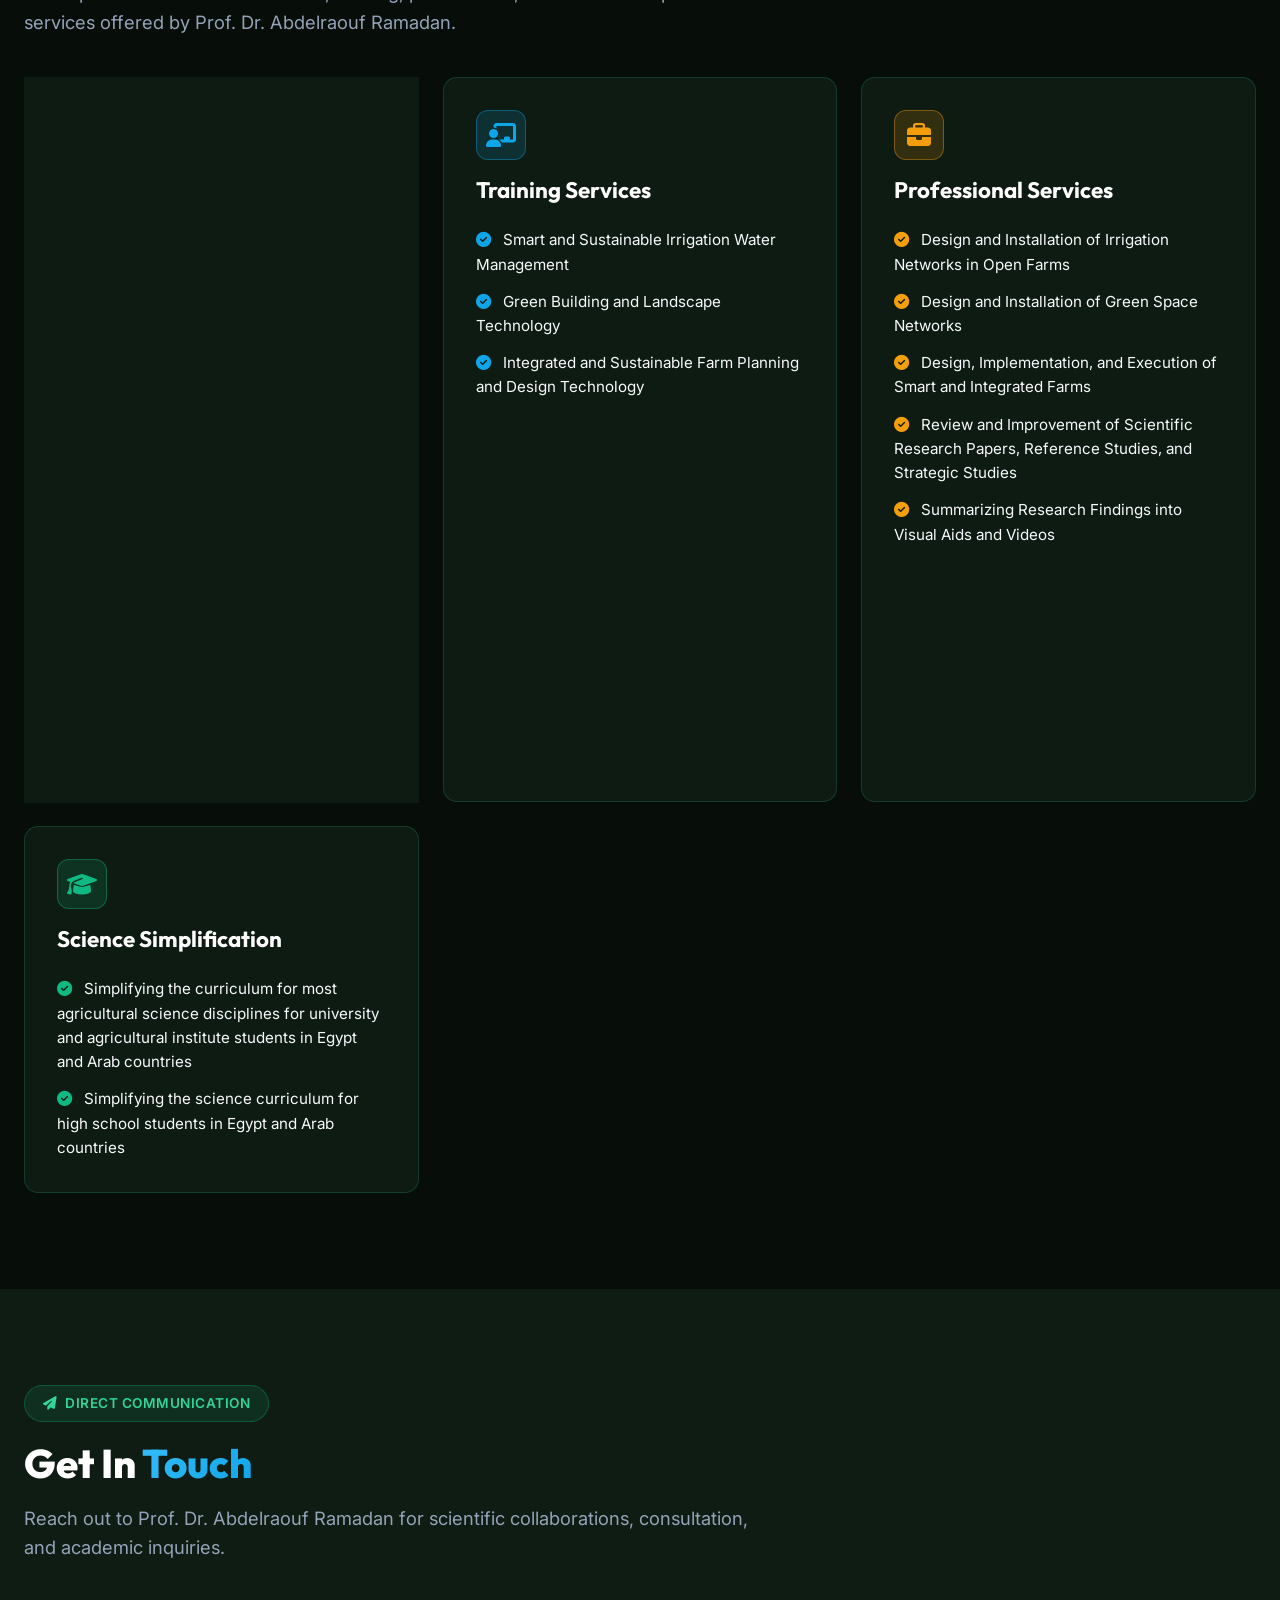
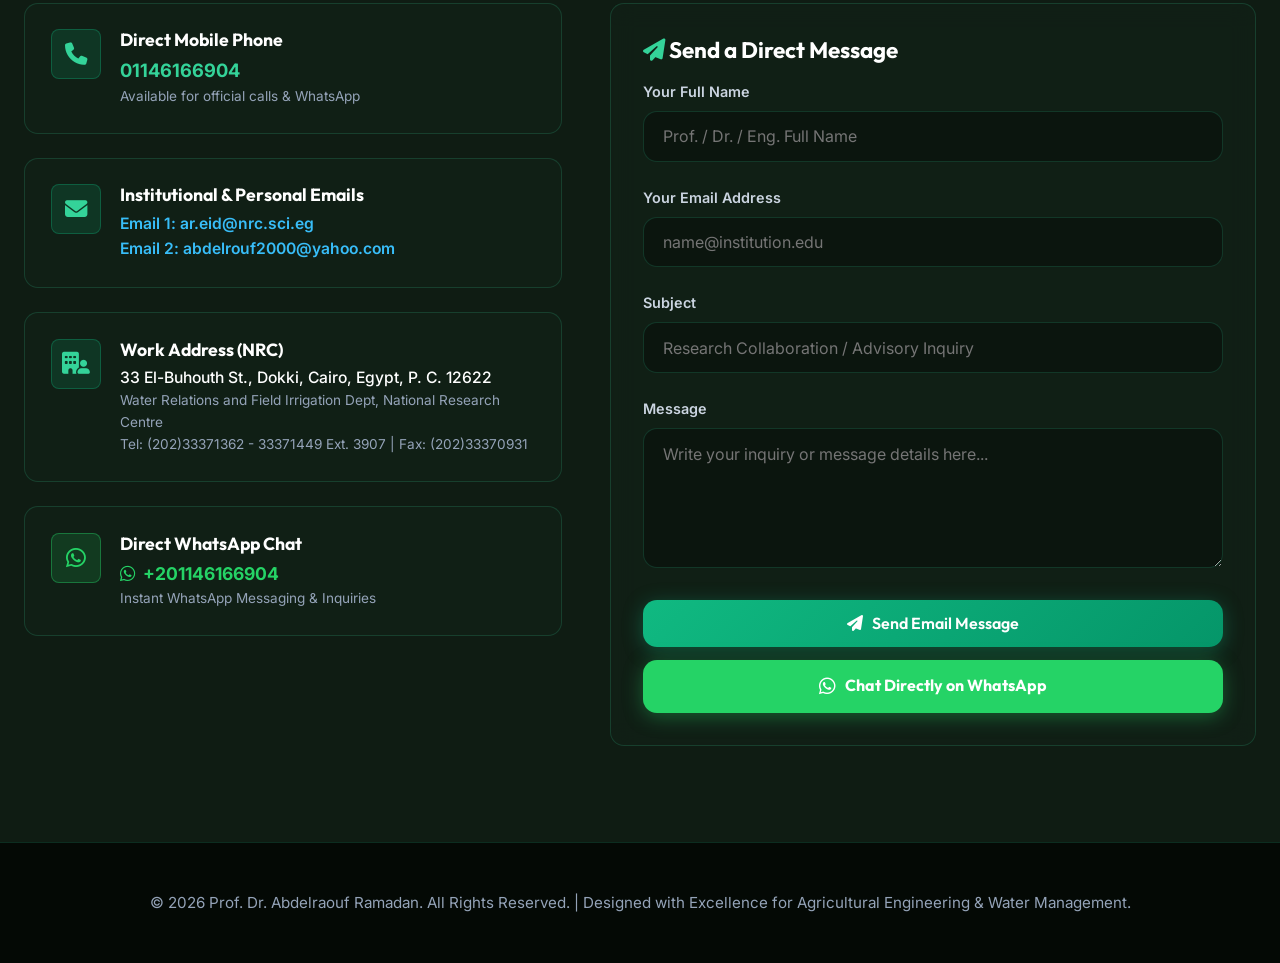
==== commit 1a97d9f9: "admin: Updated metrics via Admin Panel" ====
--- a/index.html
+++ b/index.html
@@ -139,7 +139,7 @@
                         </div>
                         <div class="hero-metrics-pills">
                             <div class="metric-pill"><i class="fa-solid fa-book-open text-accent-green"></i> <span class="dynamic-total-papers">117</span> Publications</div>
-                            <div class="metric-pill"><i class="fa-solid fa-chart-line text-accent-blue"></i> Scopus h-index: <span id="hero-scopus-hindex">22</span></div>
+                            <div class="metric-pill"><i class="fa-solid fa-chart-line text-accent-blue"></i> Scopus h-index: <span id="hero-scopus-hindex">21</span></div>
                             <div class="metric-pill"><i class="fa-solid fa-graduation-cap text-accent-gold"></i> ResearchGate: <span id="hero-rg-hindex">24</span></div>
                             <div class="metric-pill"><i class="fa-solid fa-quote-left text-accent-green"></i> <span id="hero-total-citations">1700+</span> Citations</div>
                         </div>
@@ -213,7 +213,7 @@
                         </div>
                         <div class="profile-stats-row">
                             <div>
-                                <div class="p-stat-val" id="scopus-hindex">22</div>
+                                <div class="p-stat-val" id="scopus-hindex">21</div>
                                 <div class="p-stat-lbl">h-index</div>
                             </div>
                             <div>
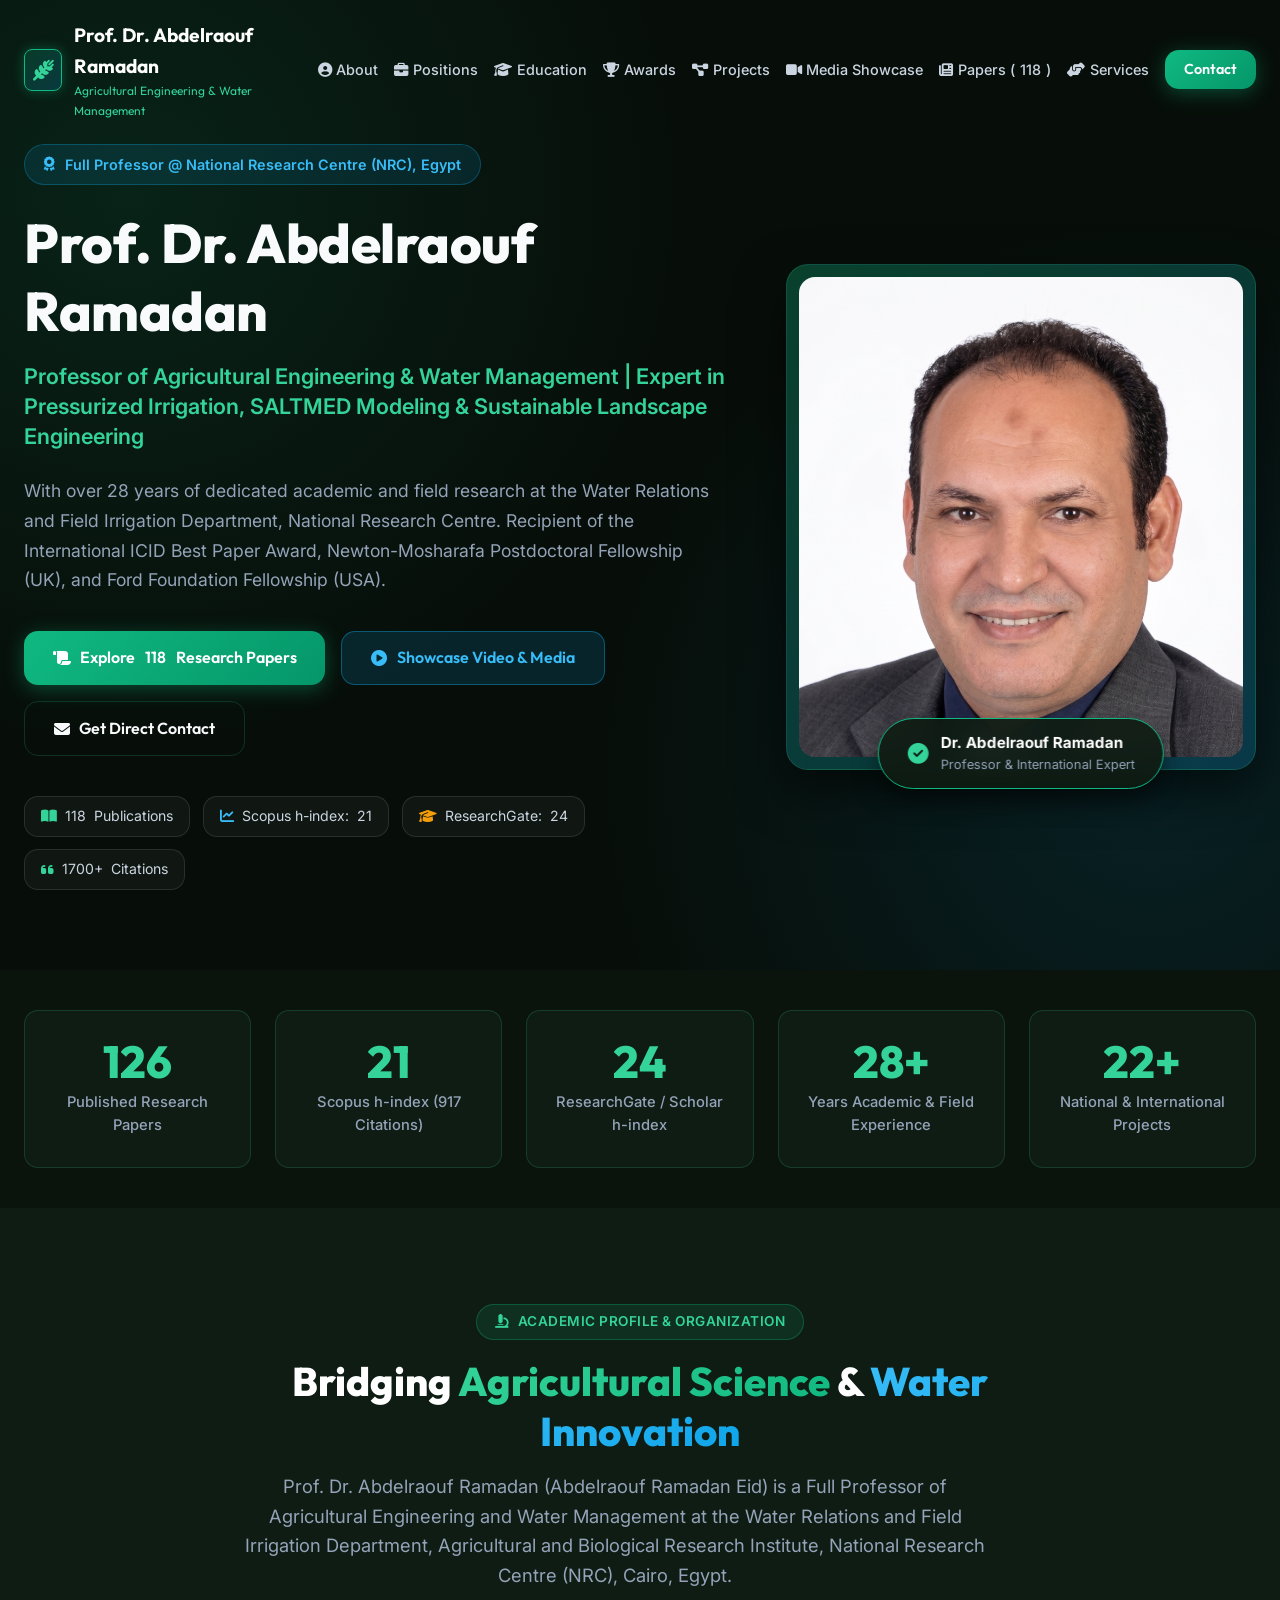
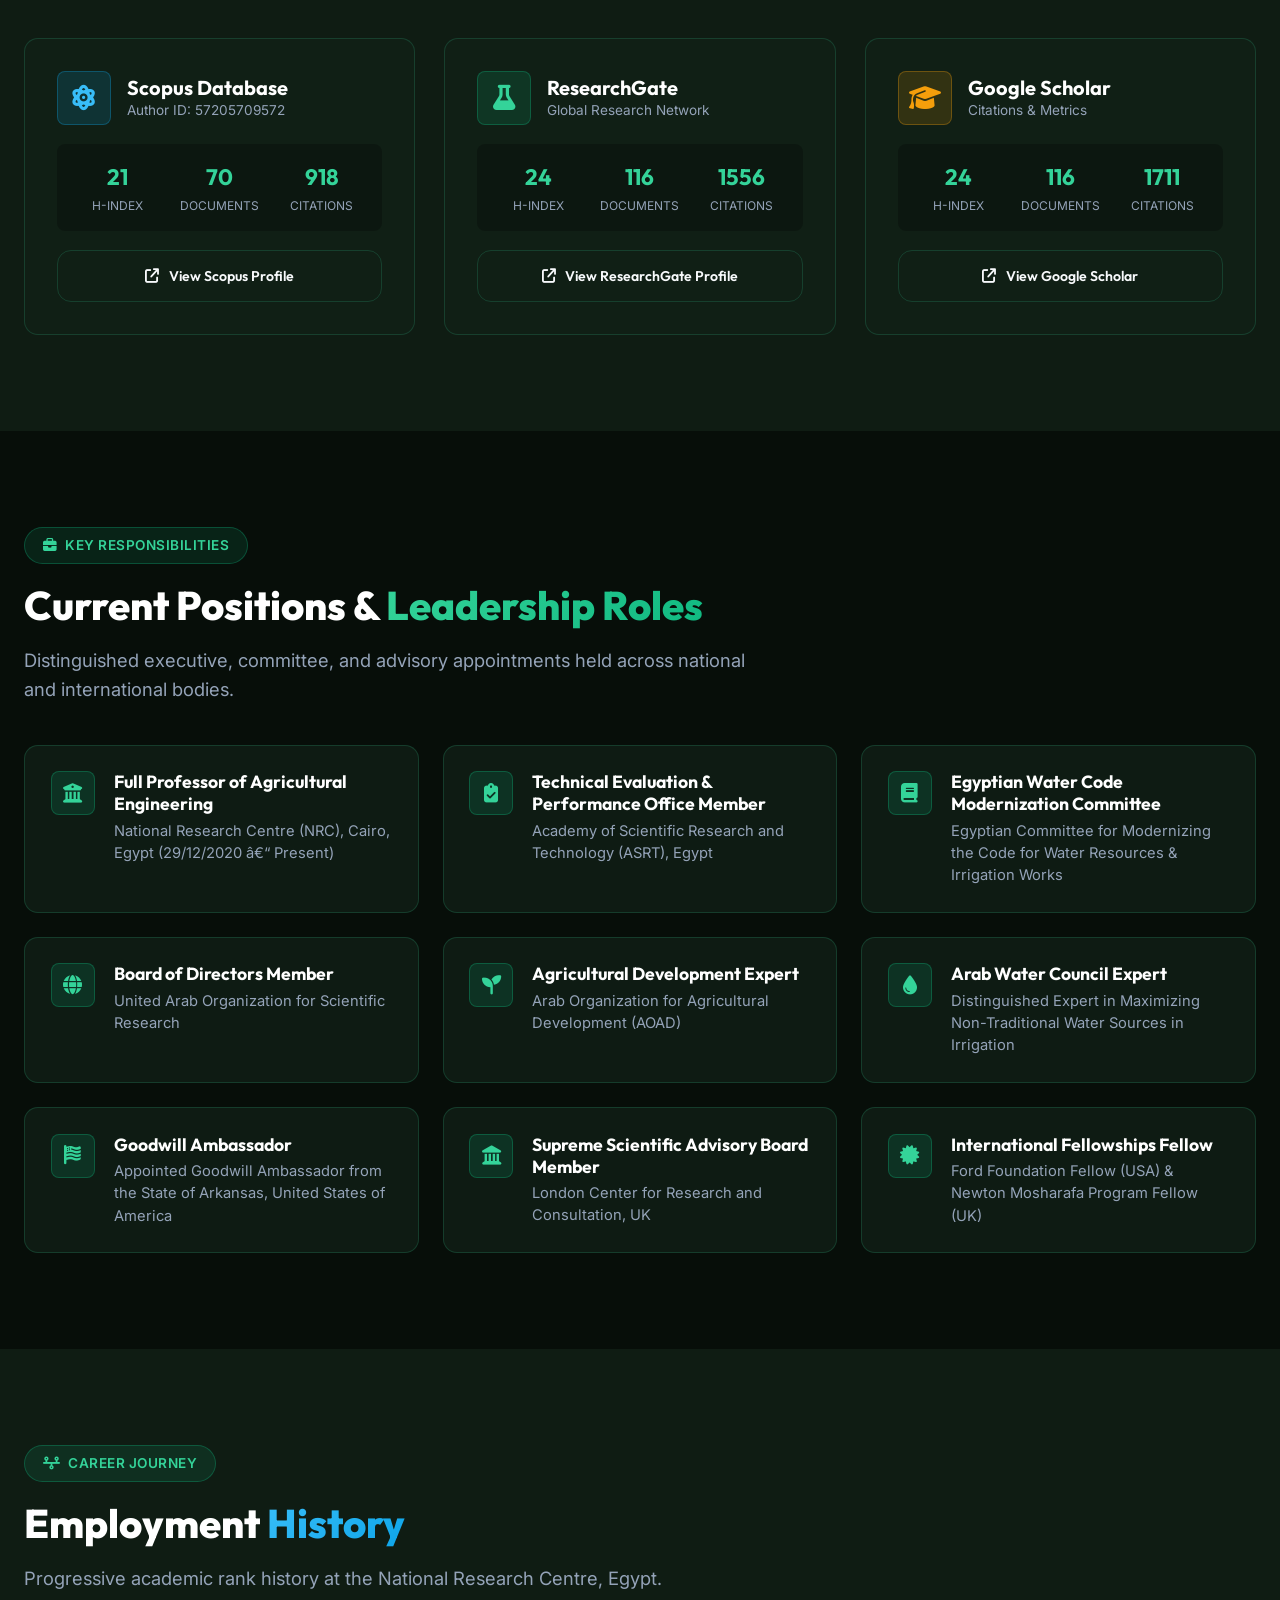
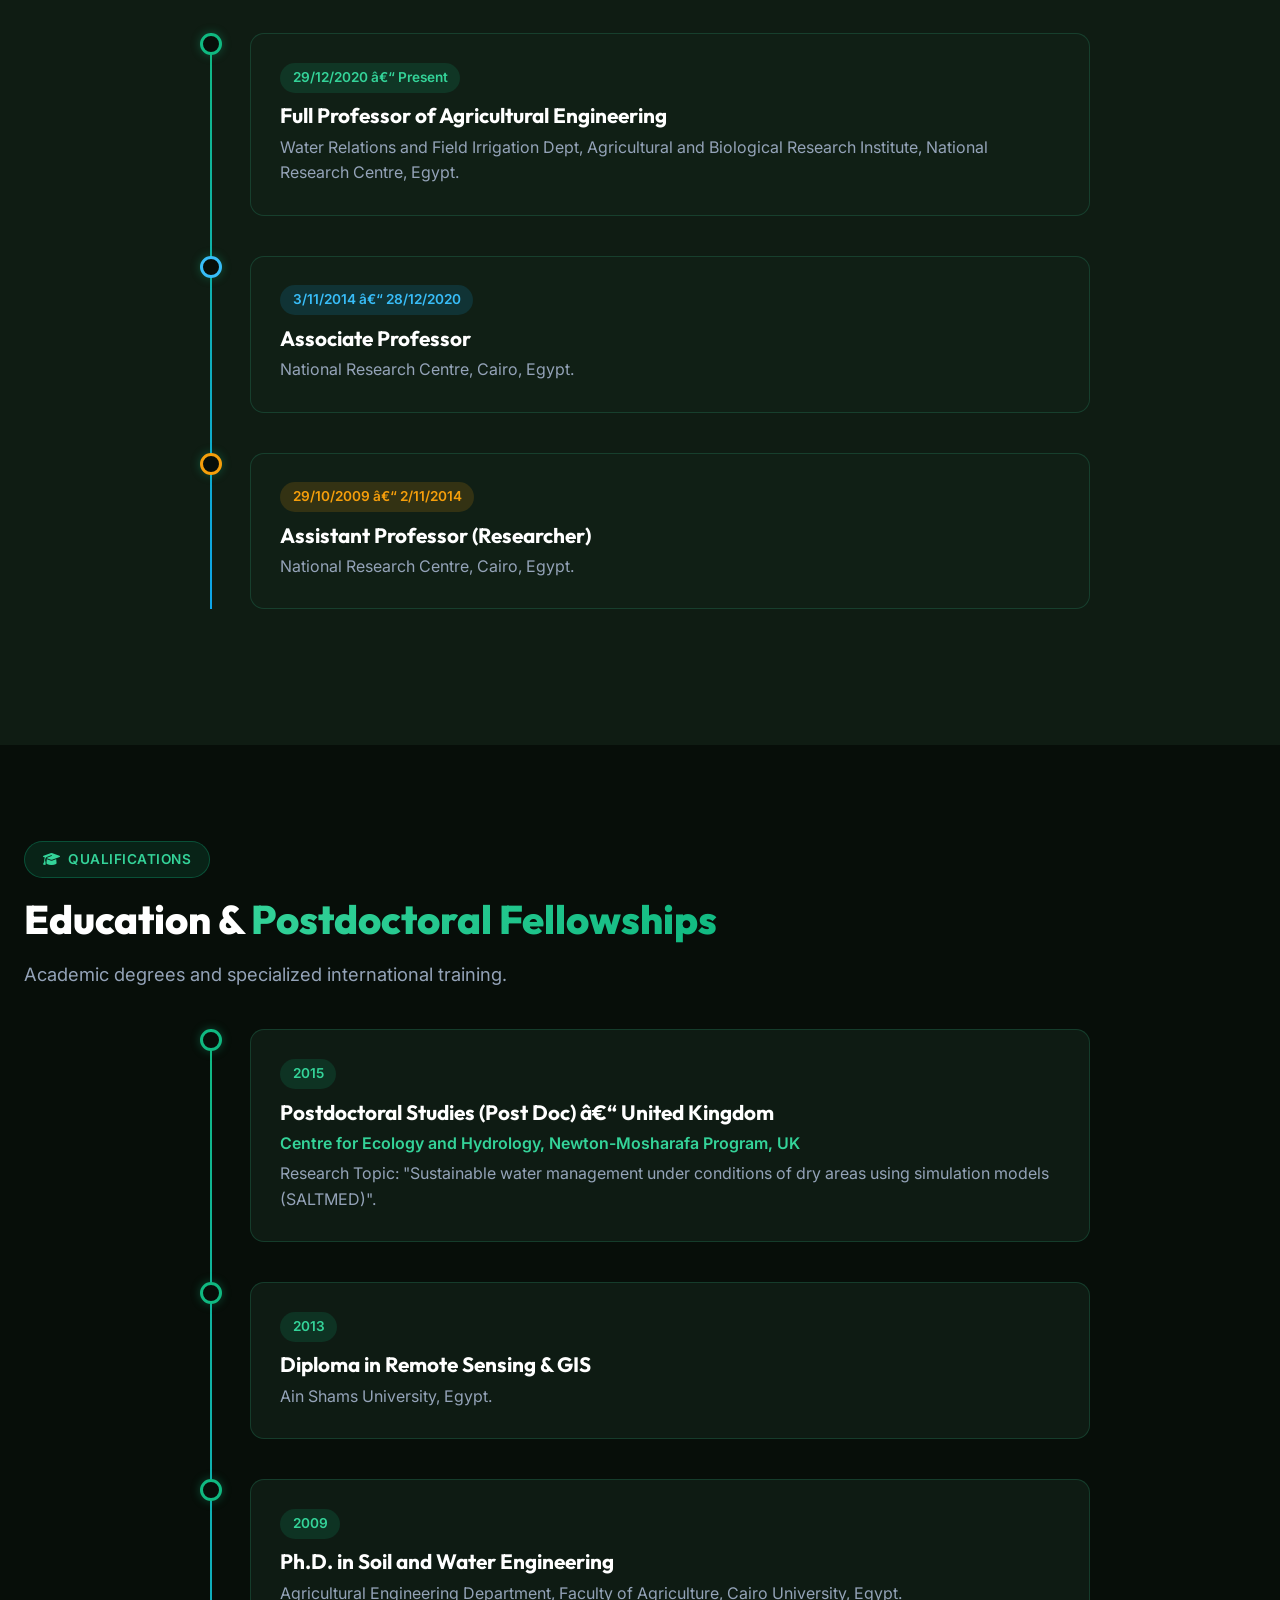
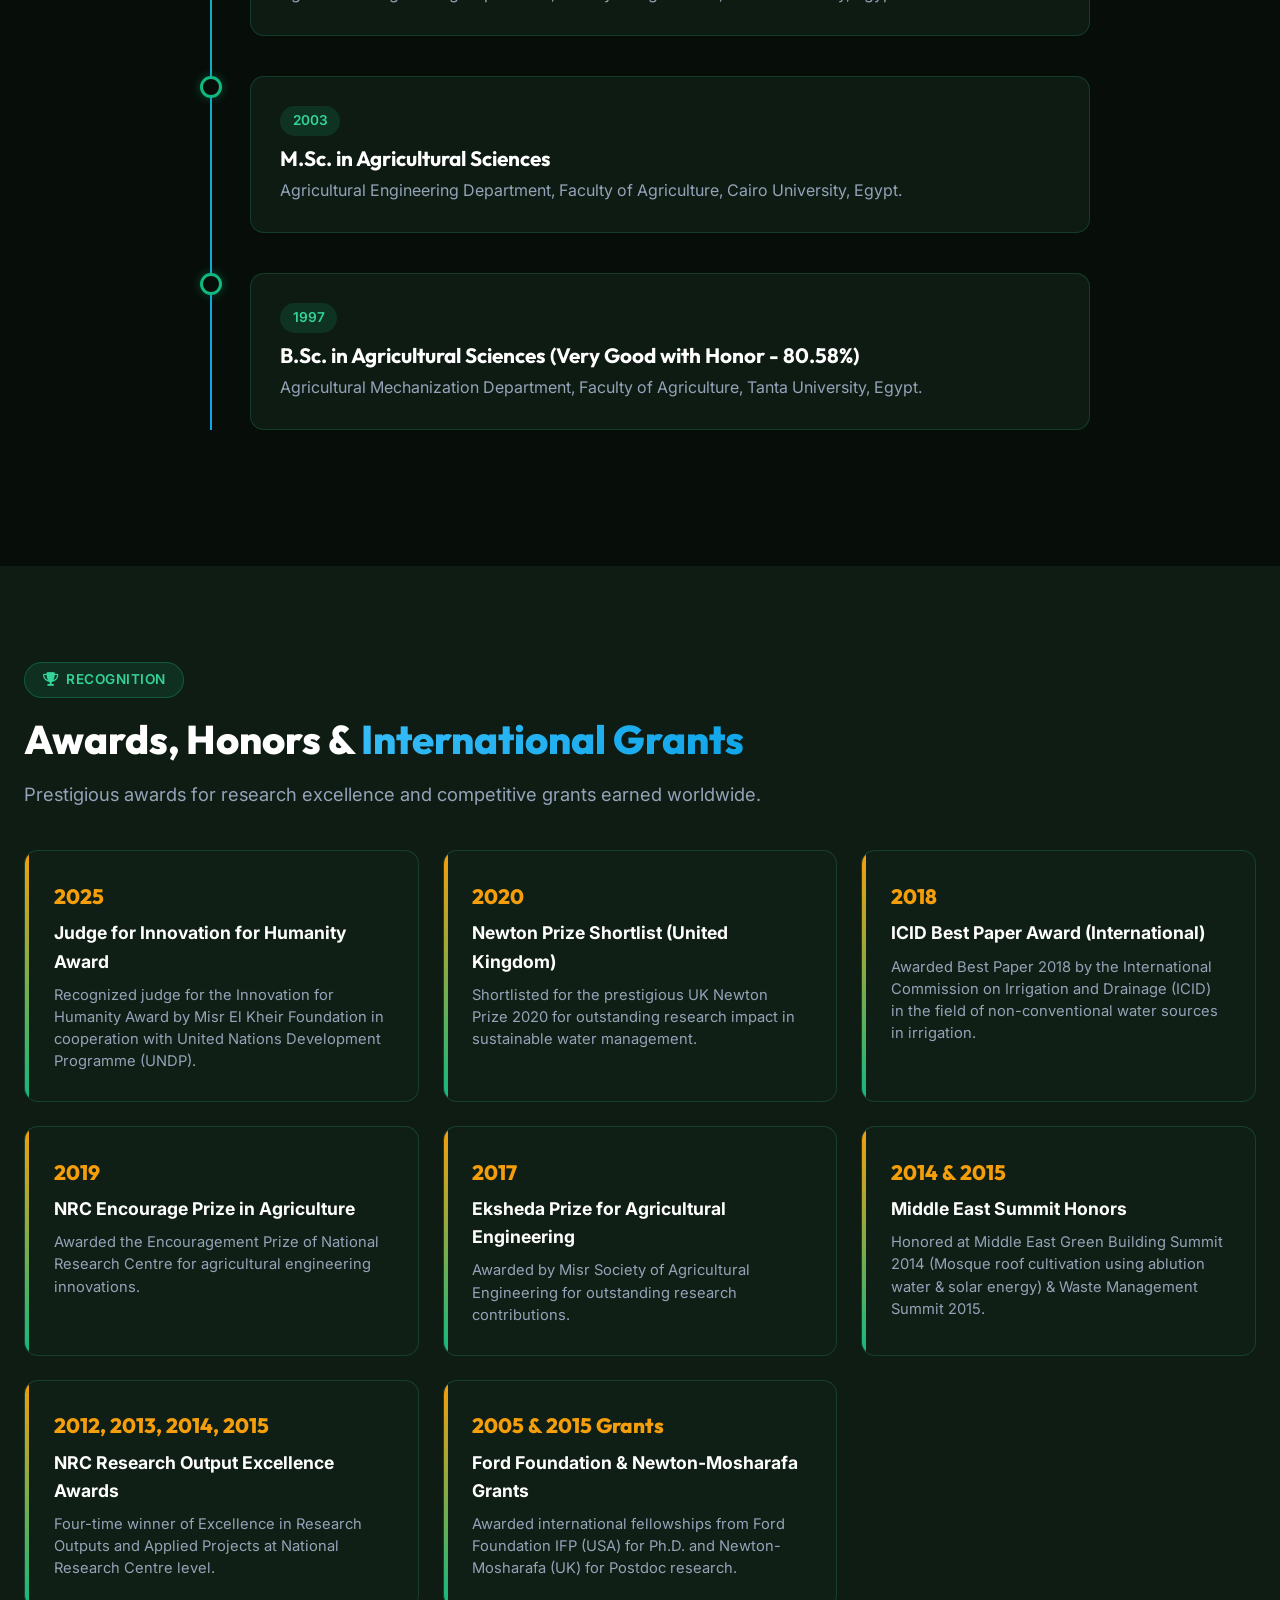
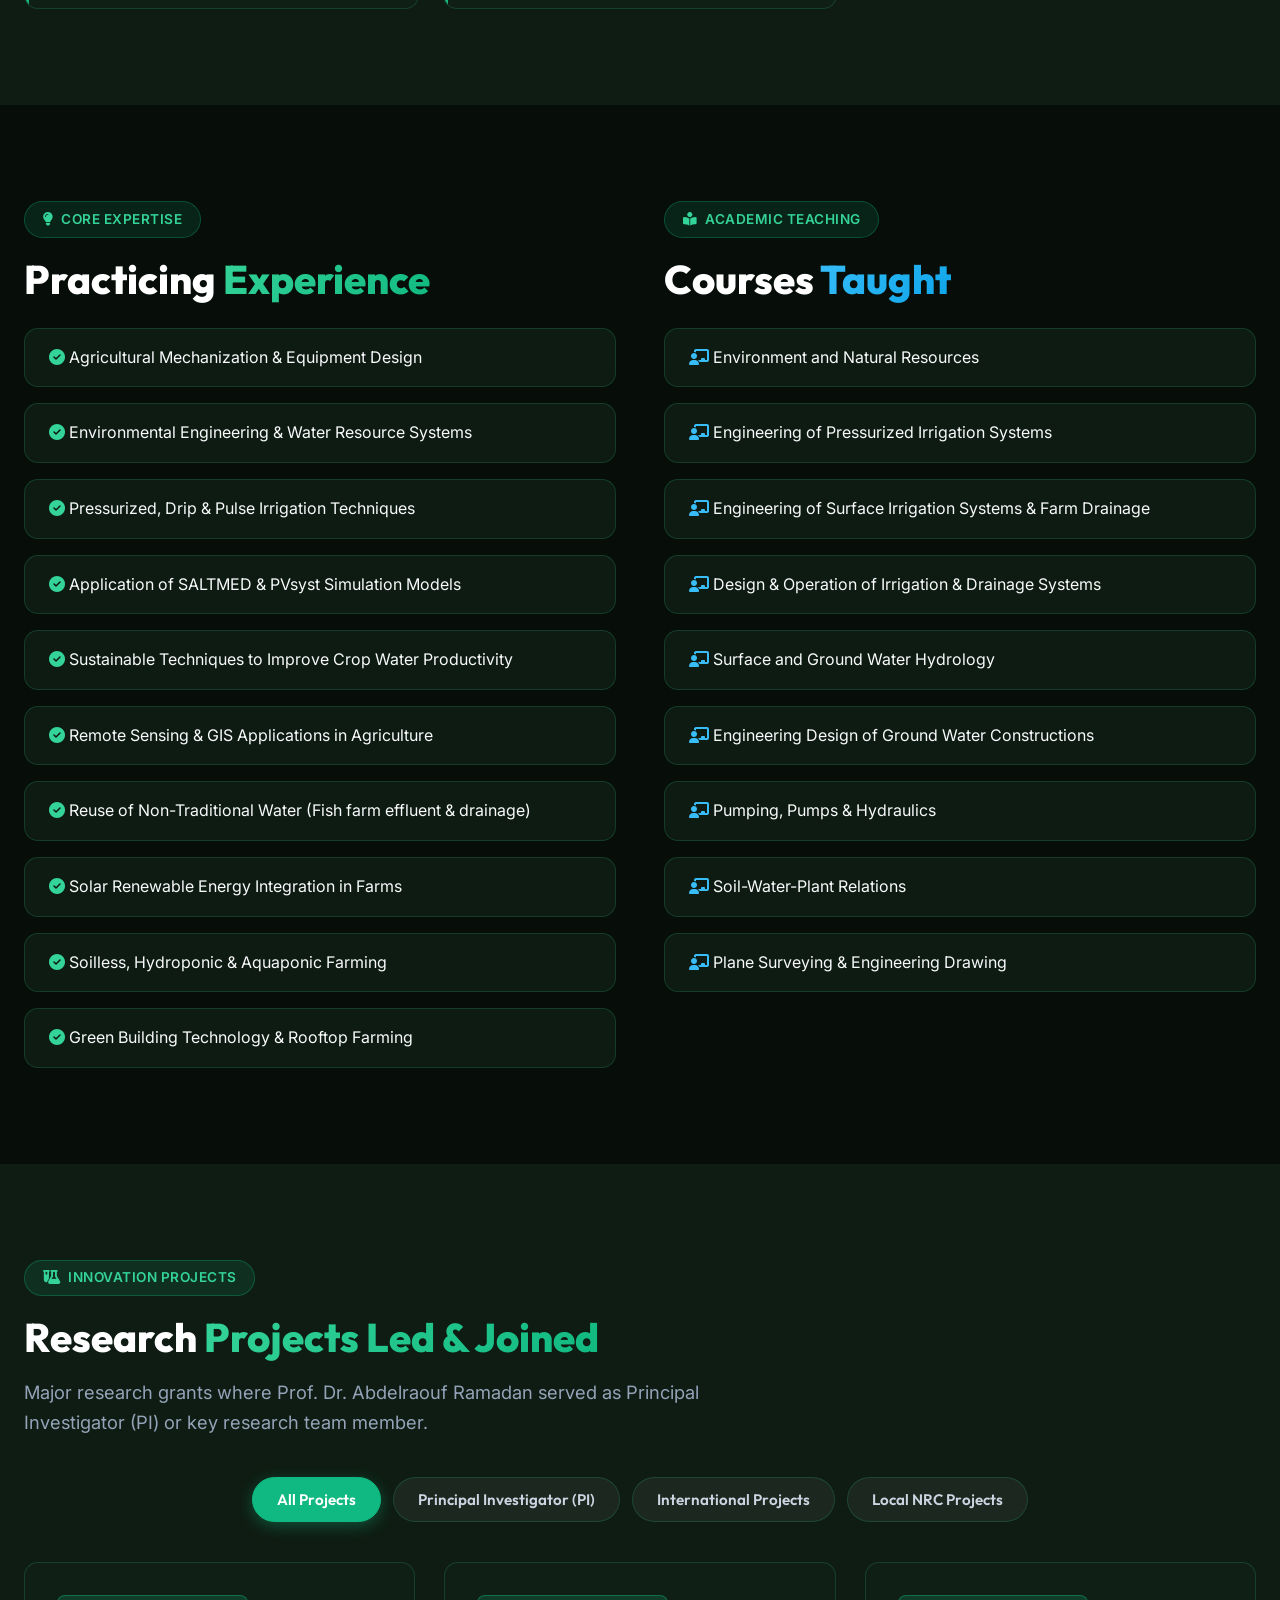
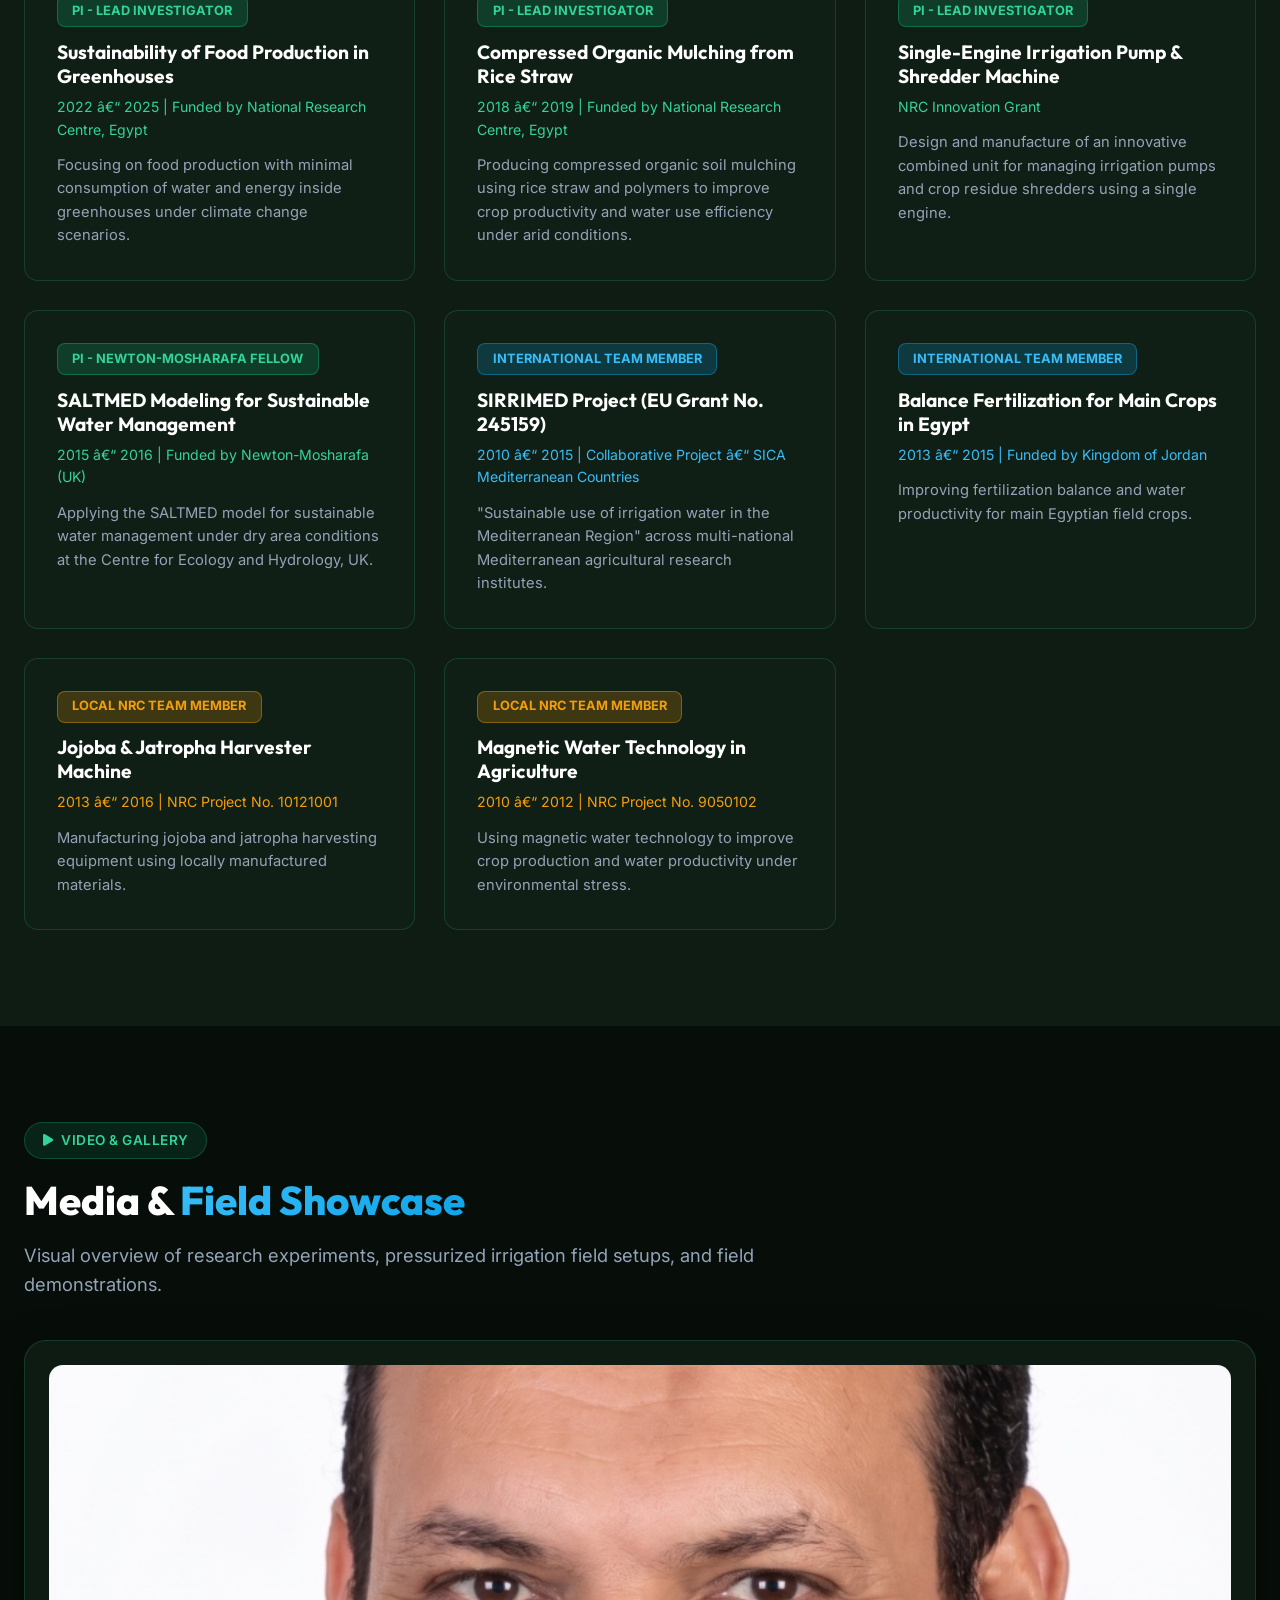
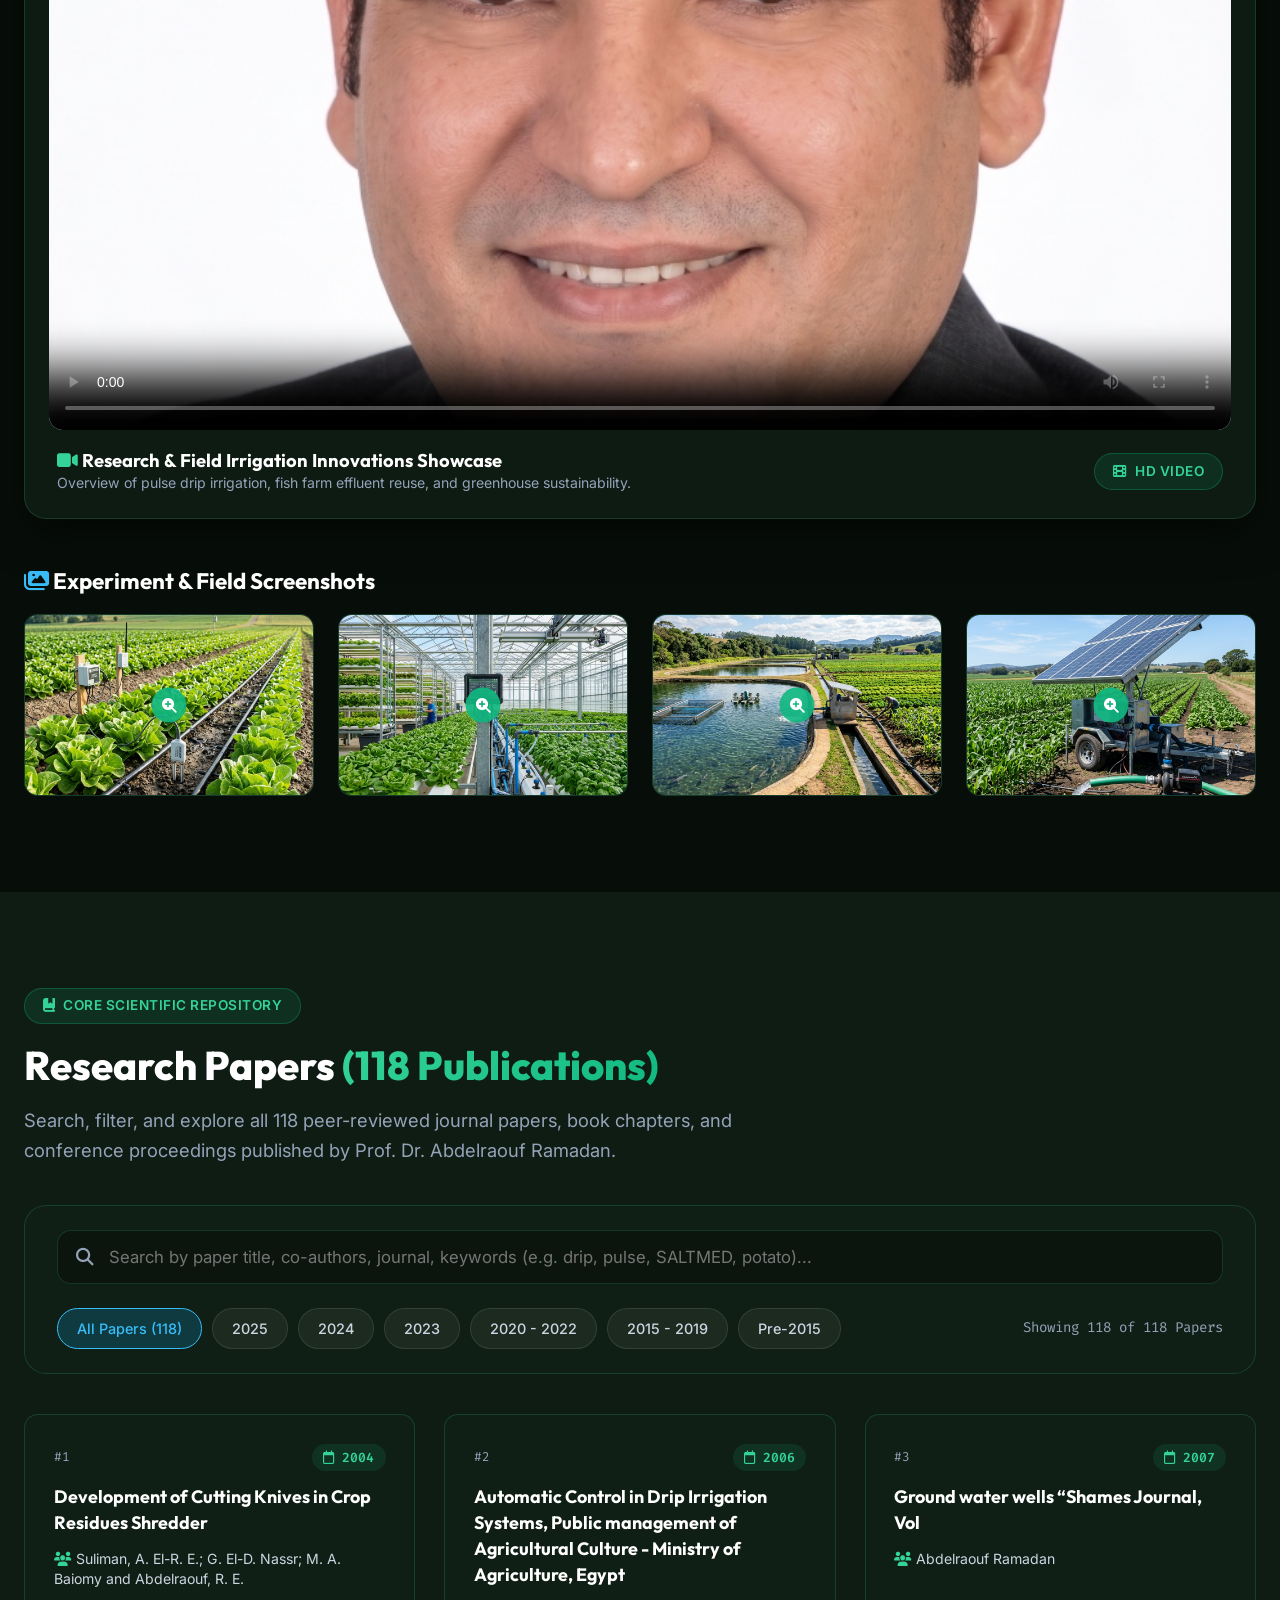
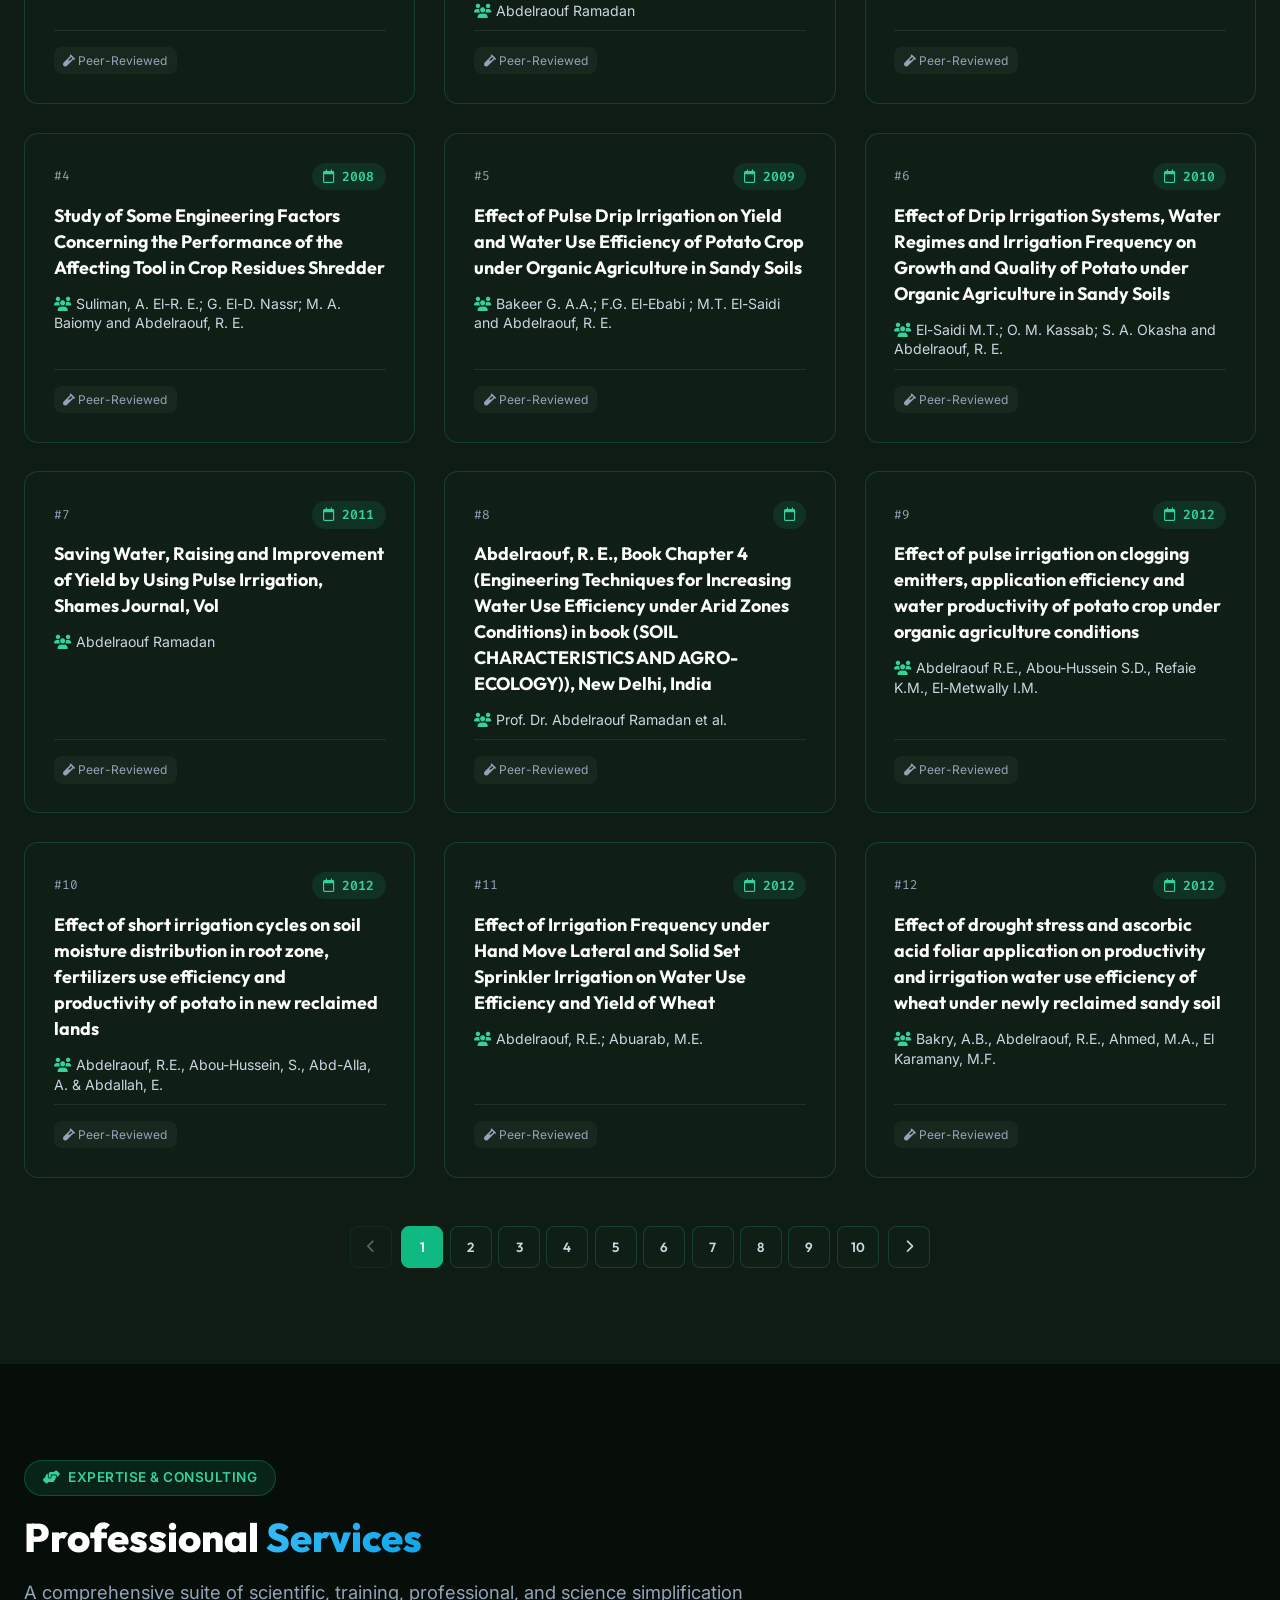
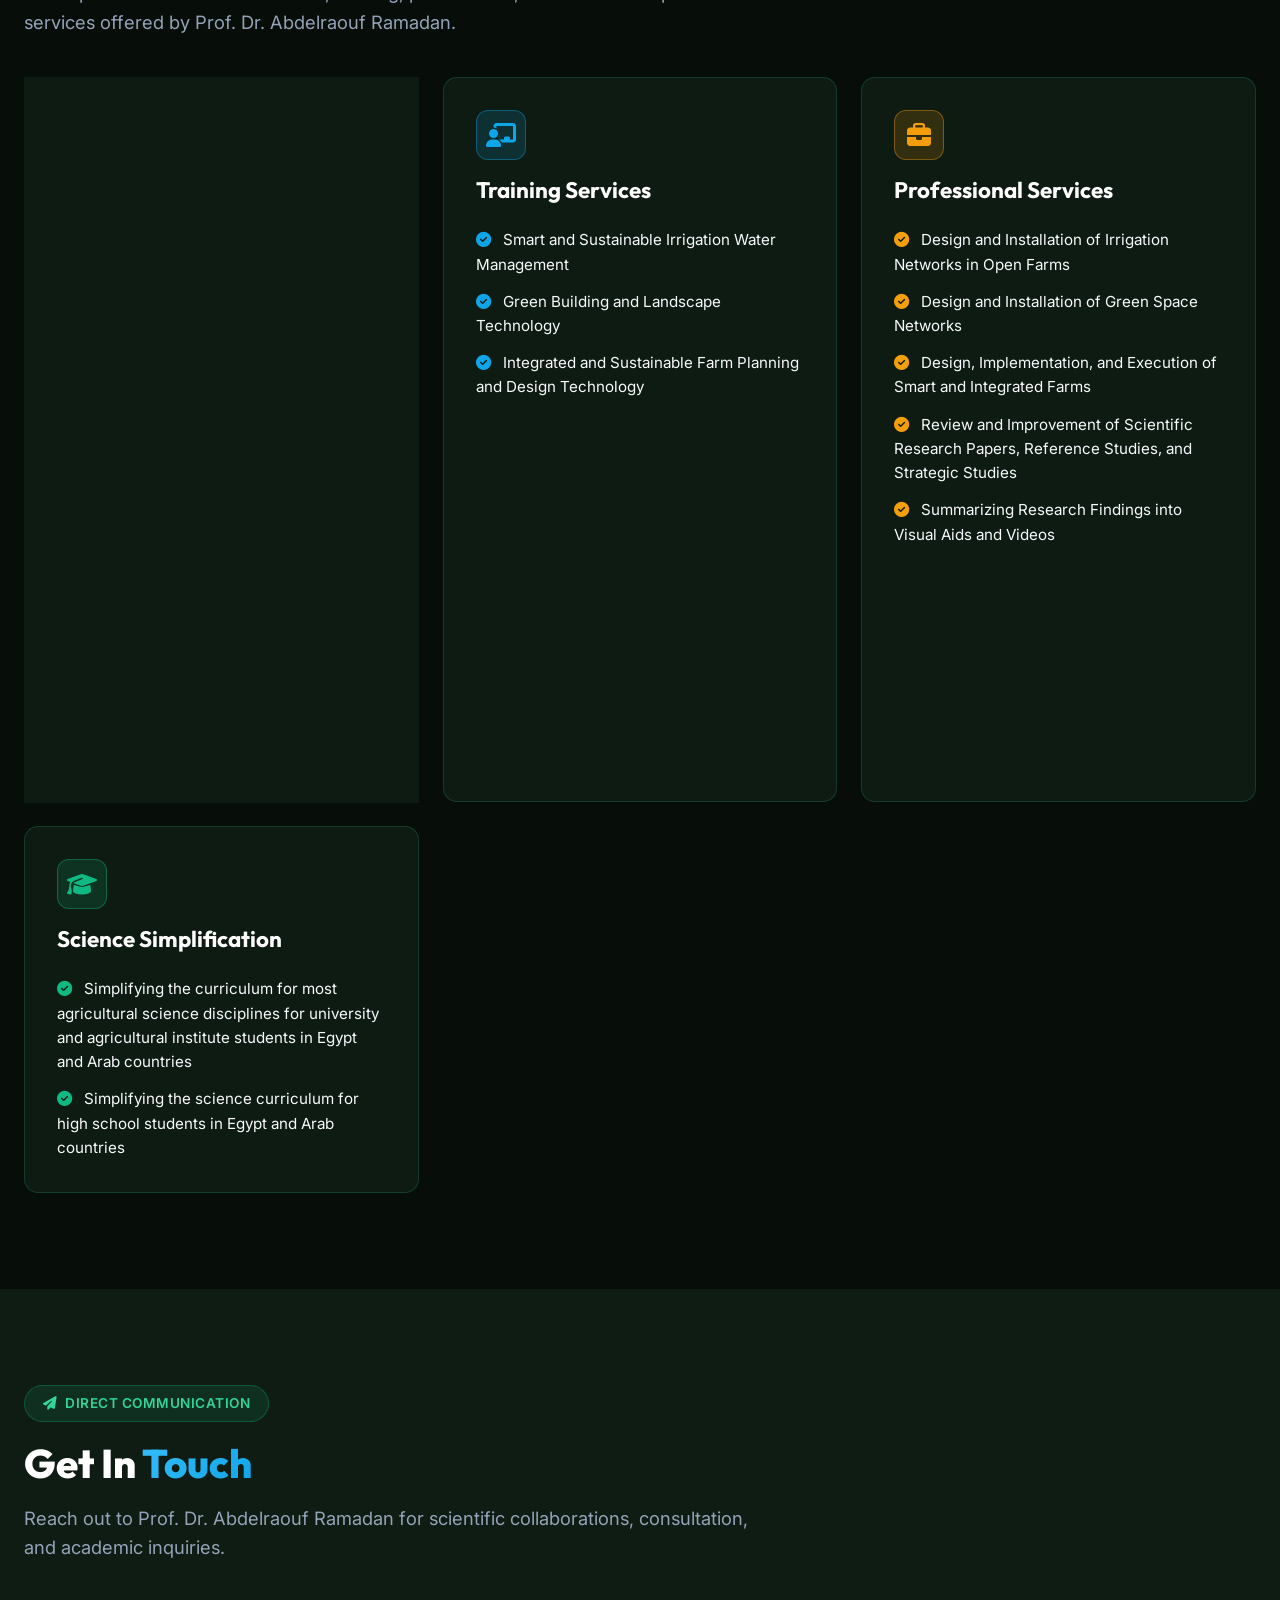
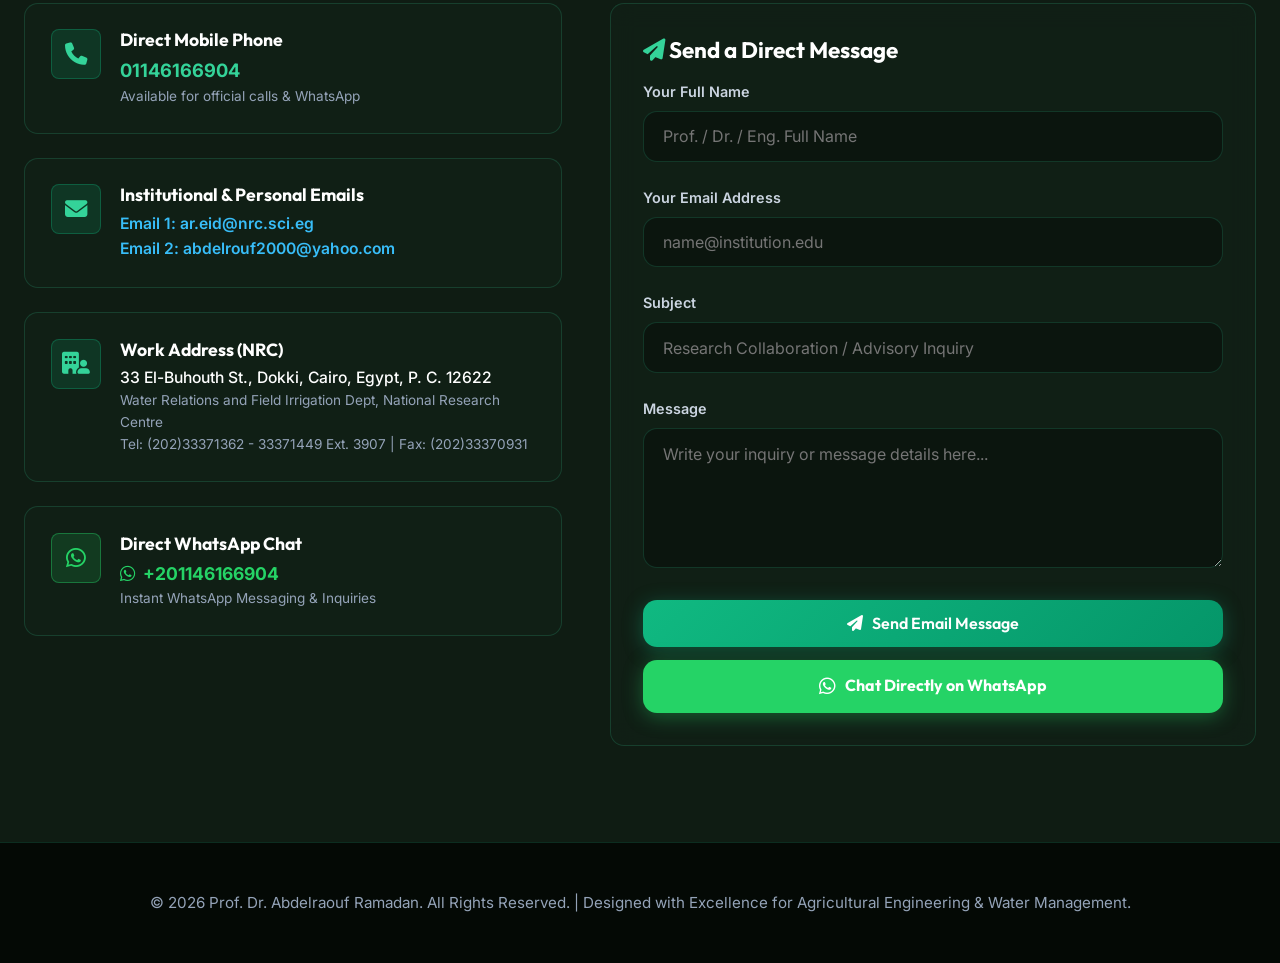
==== commit eaf65d09: "admin: Updated metrics via Admin Panel" ====
--- a/index.html
+++ b/index.html
@@ -221,7 +221,7 @@
                                 <div class="p-stat-lbl">Documents</div>
                             </div>
                             <div>
-                                <div class="p-stat-val" id="scopus-citations">917</div>
+                                <div class="p-stat-val" id="scopus-citations">918</div>
                                 <div class="p-stat-lbl">Citations</div>
                             </div>
                         </div>
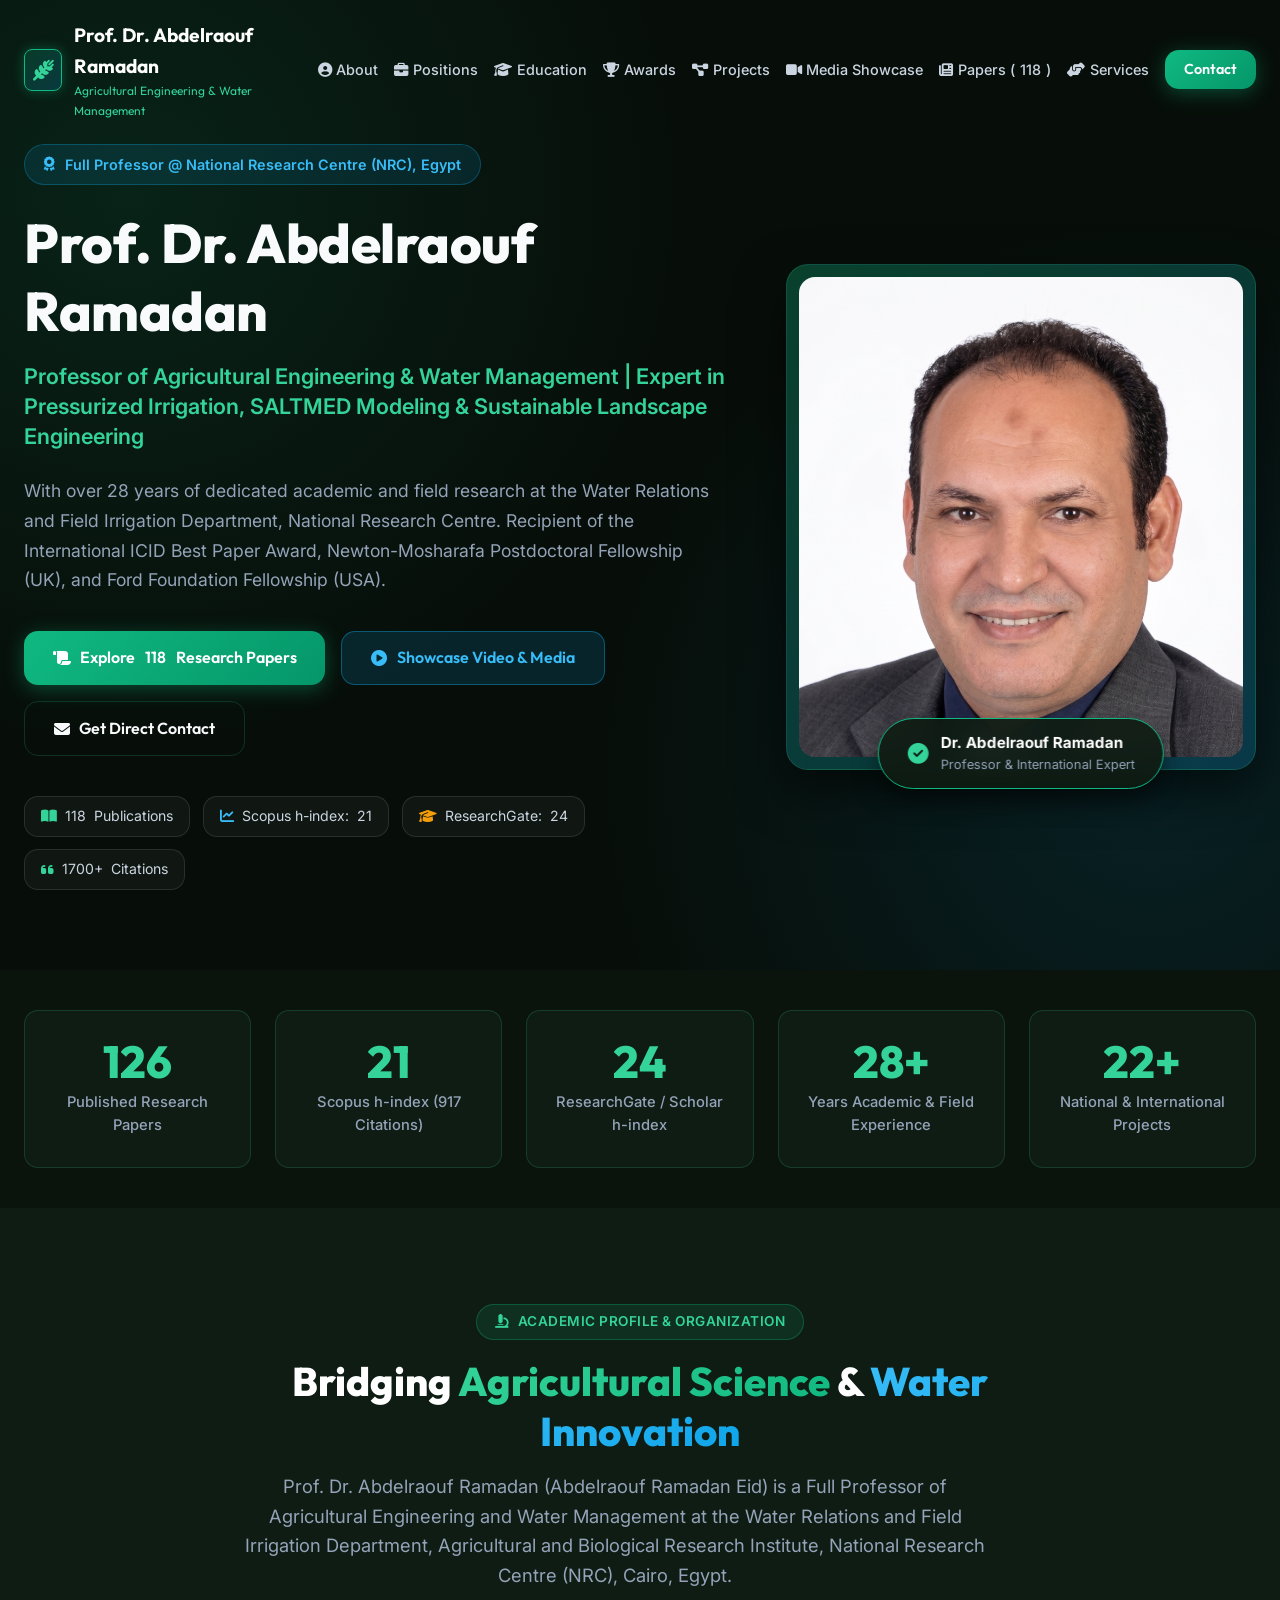
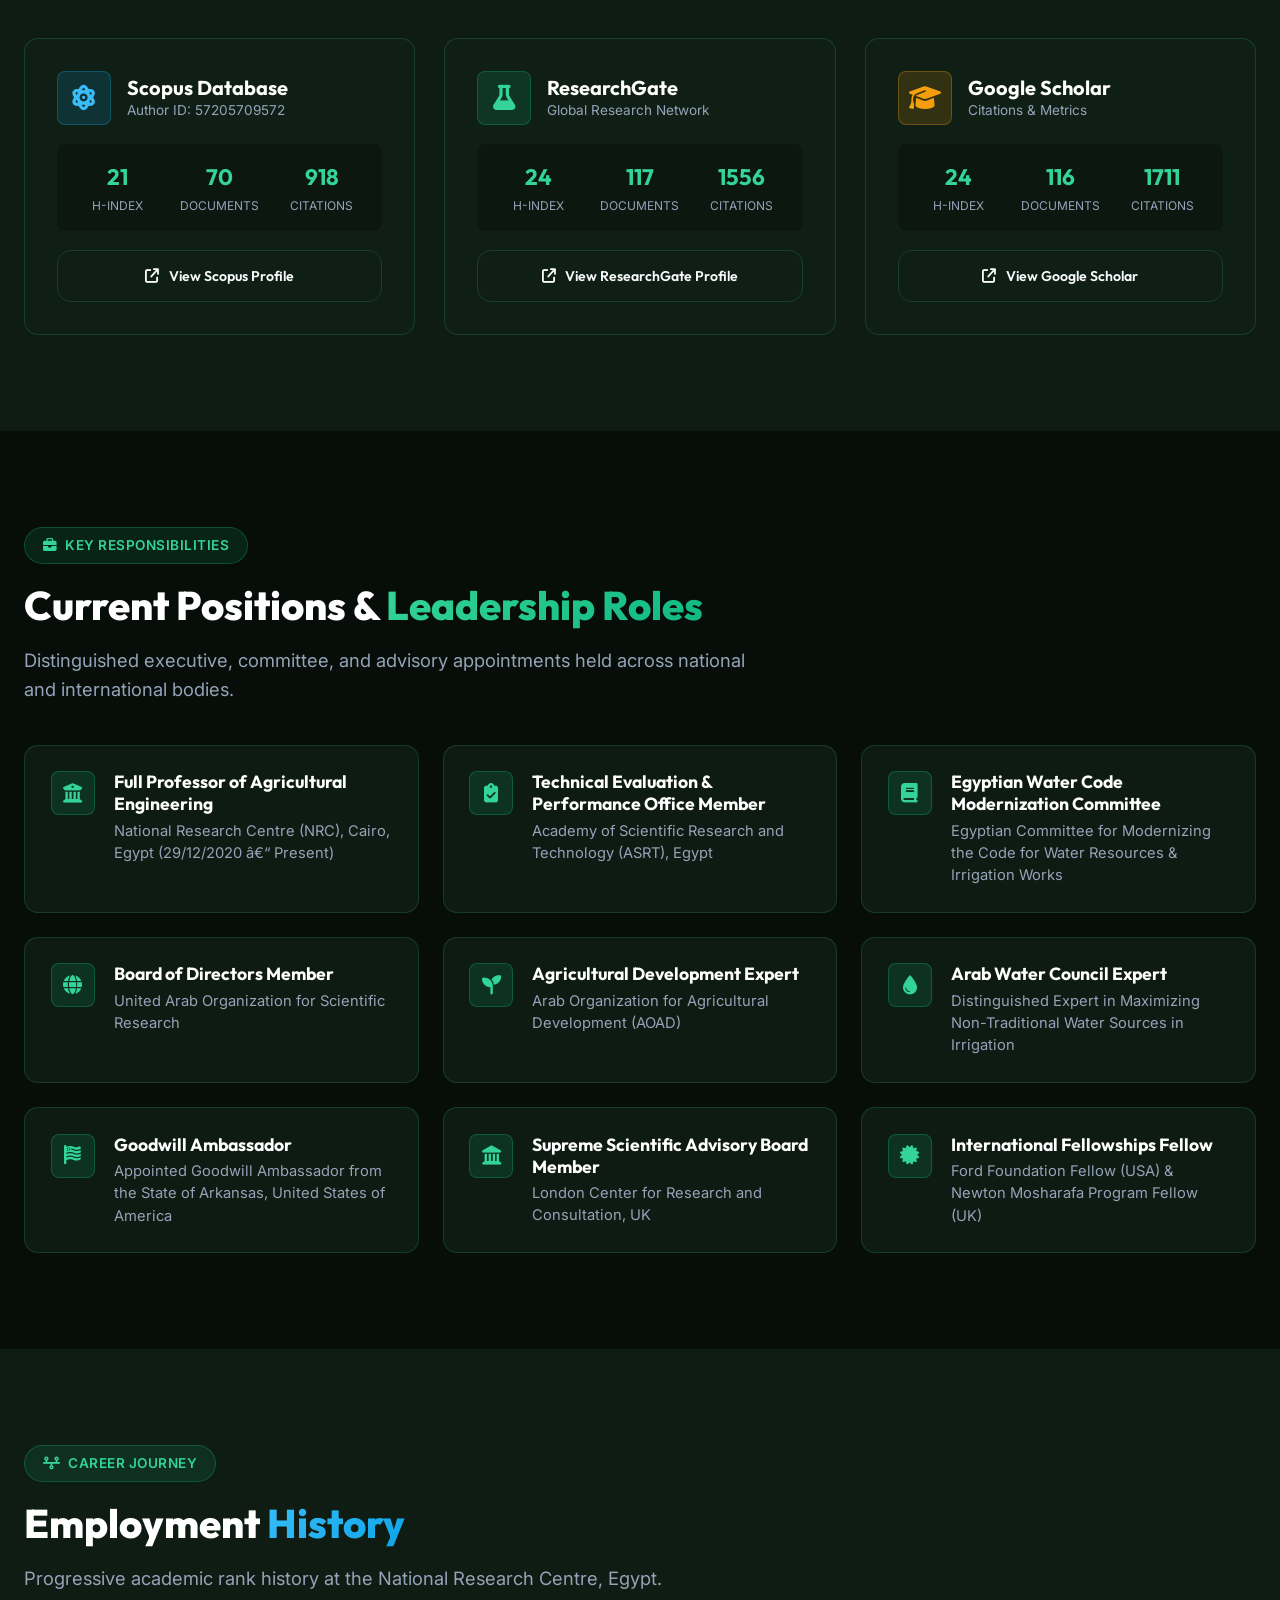
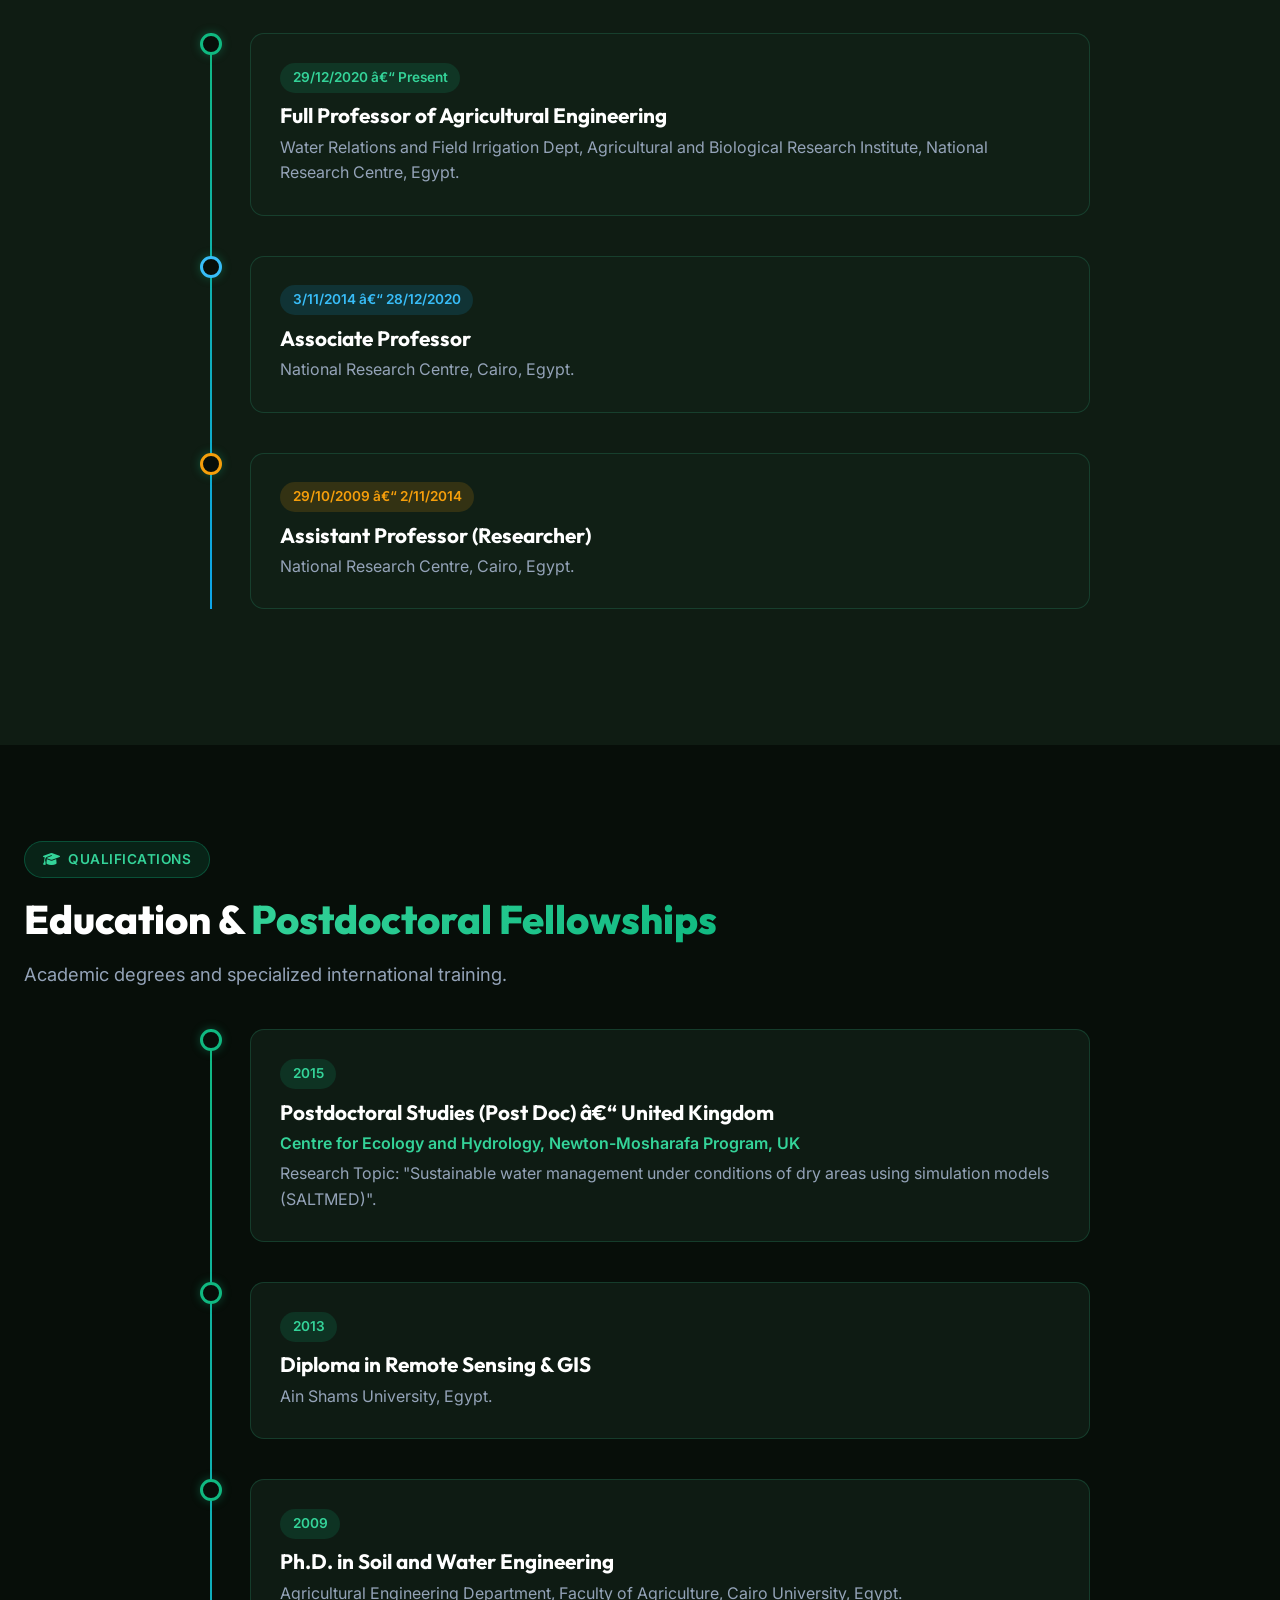
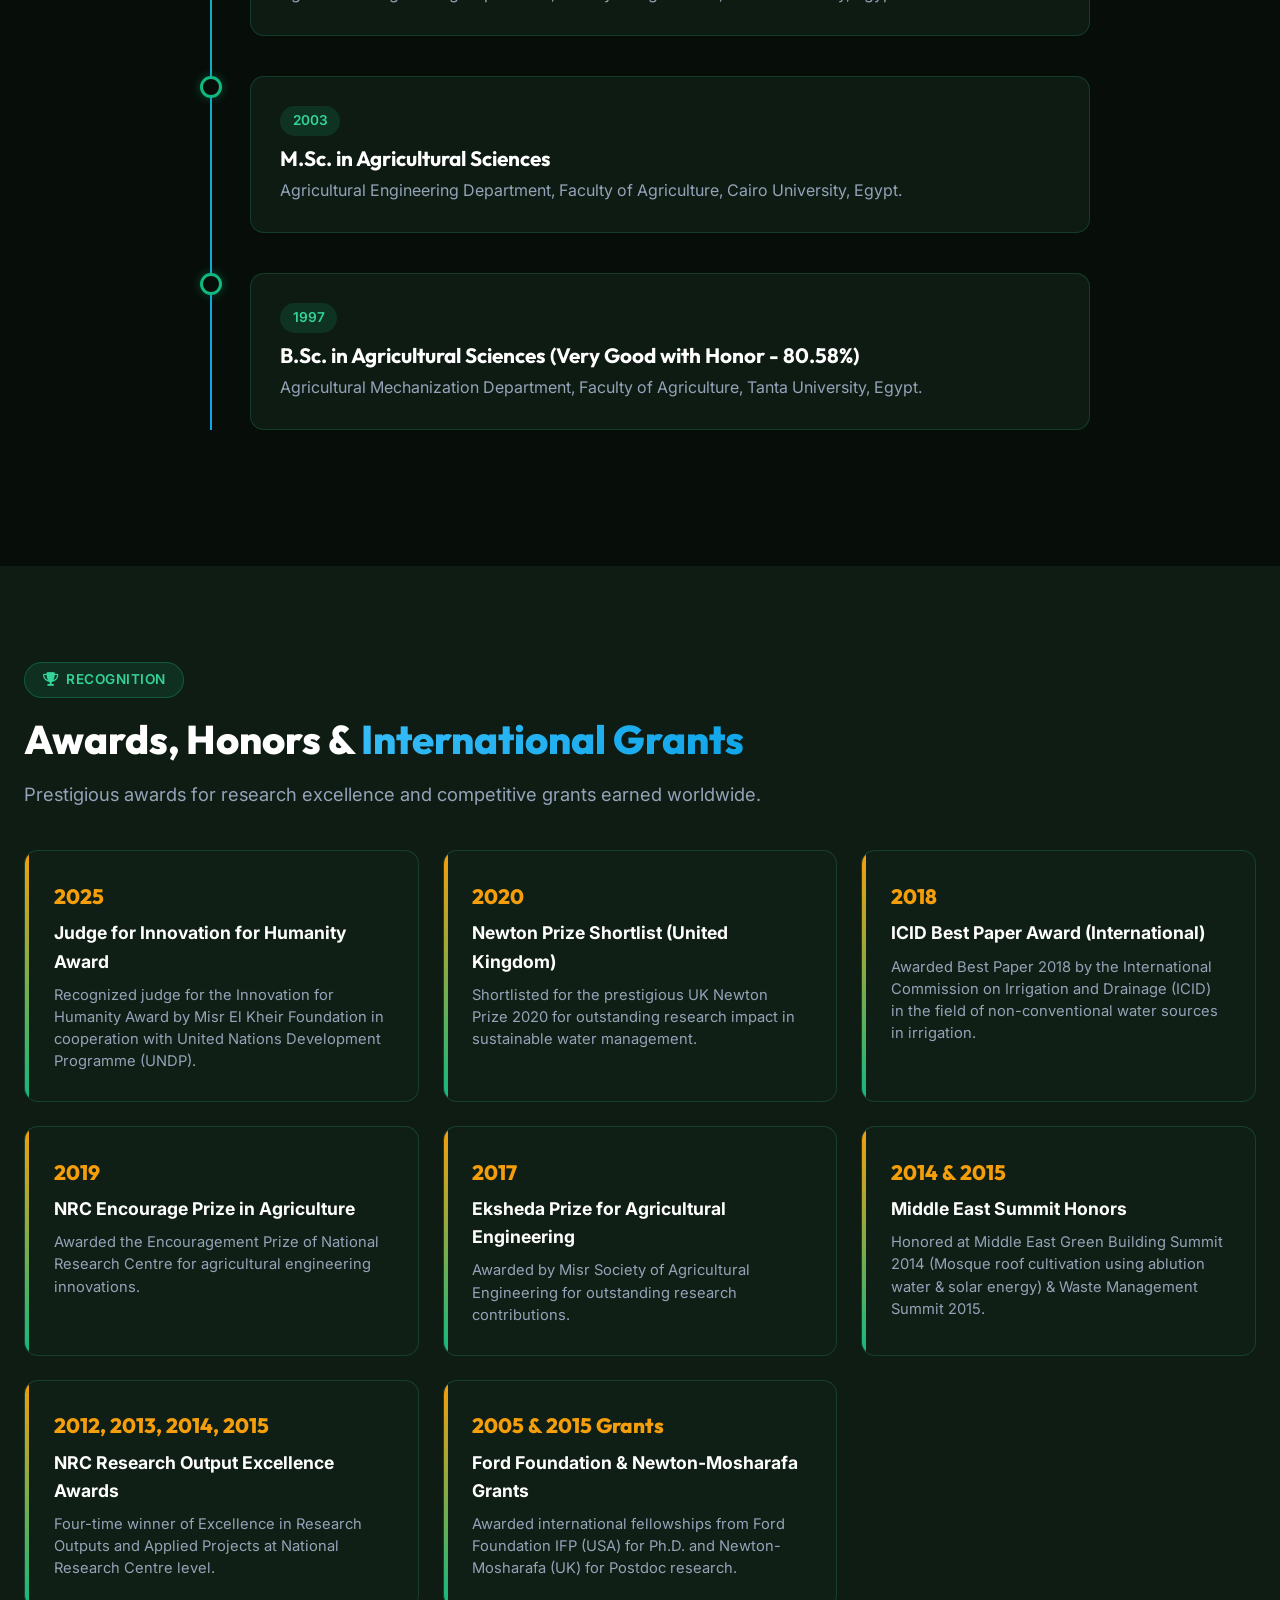
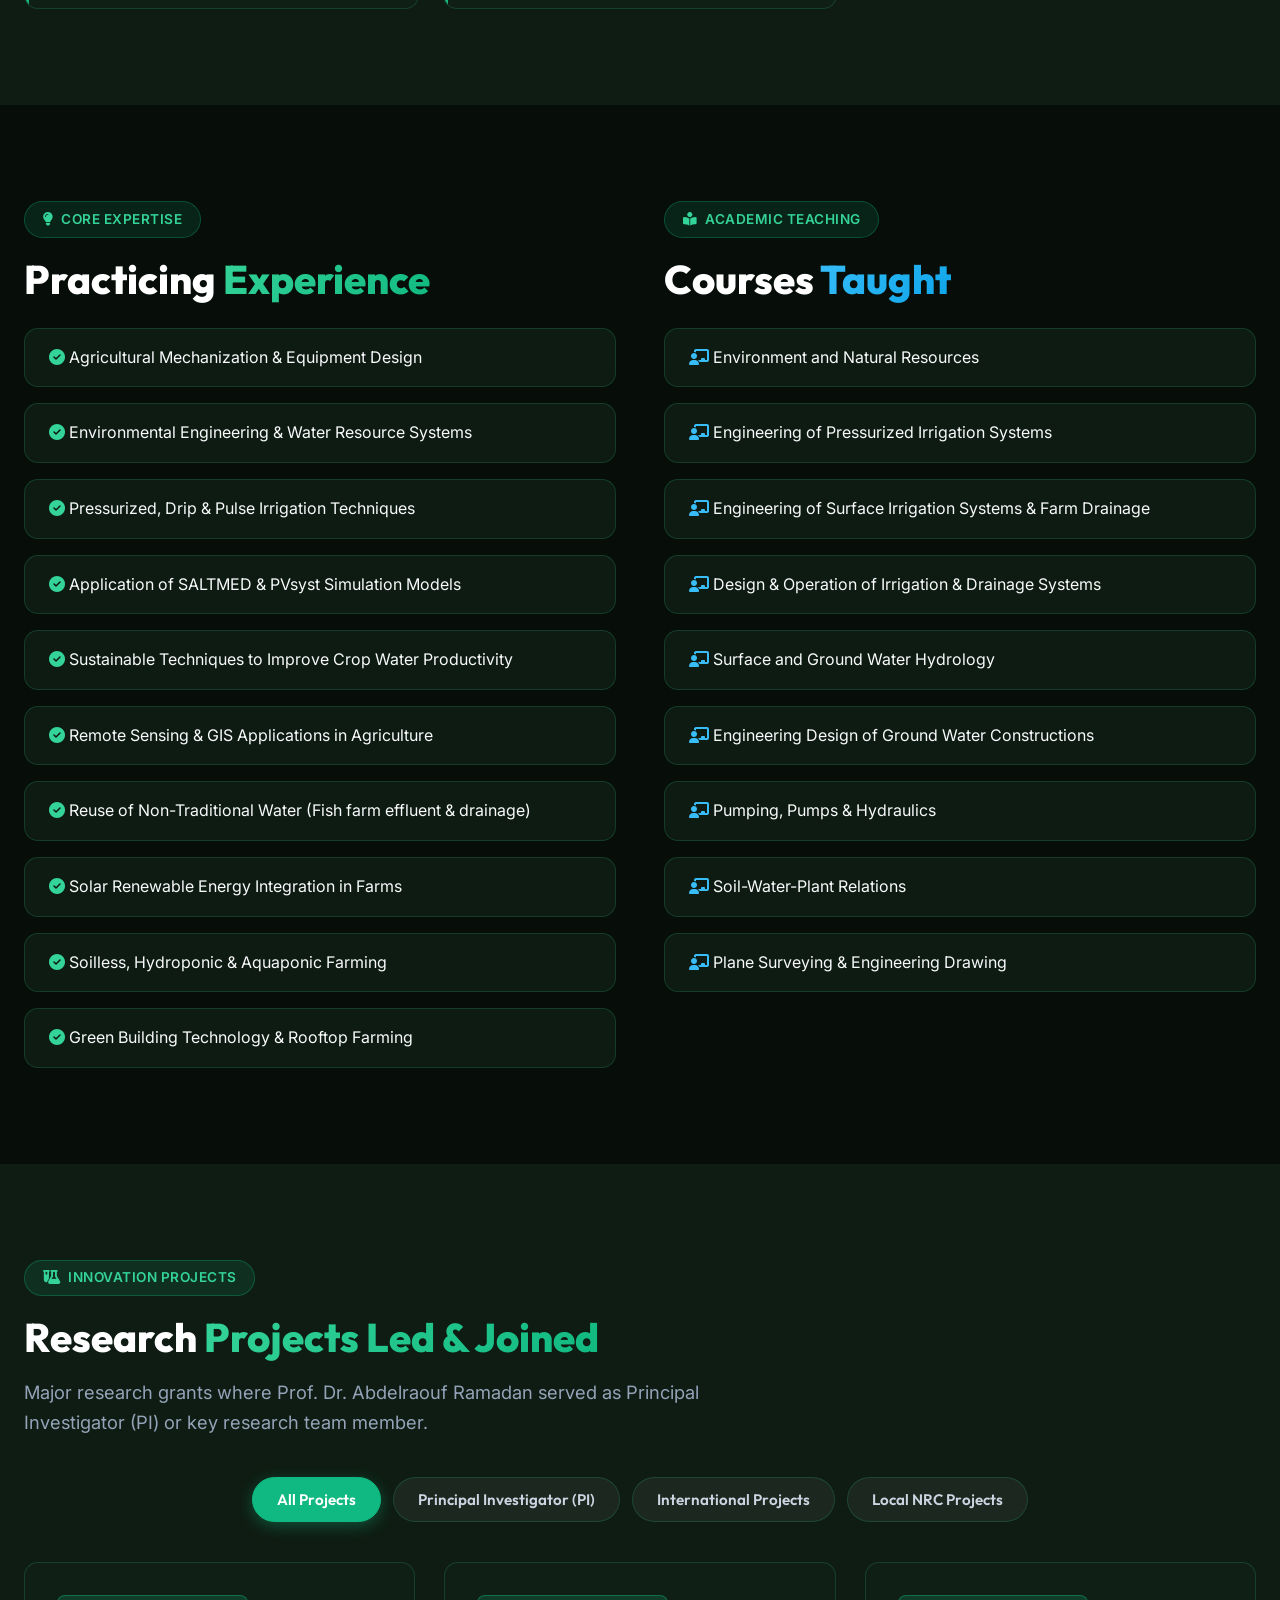
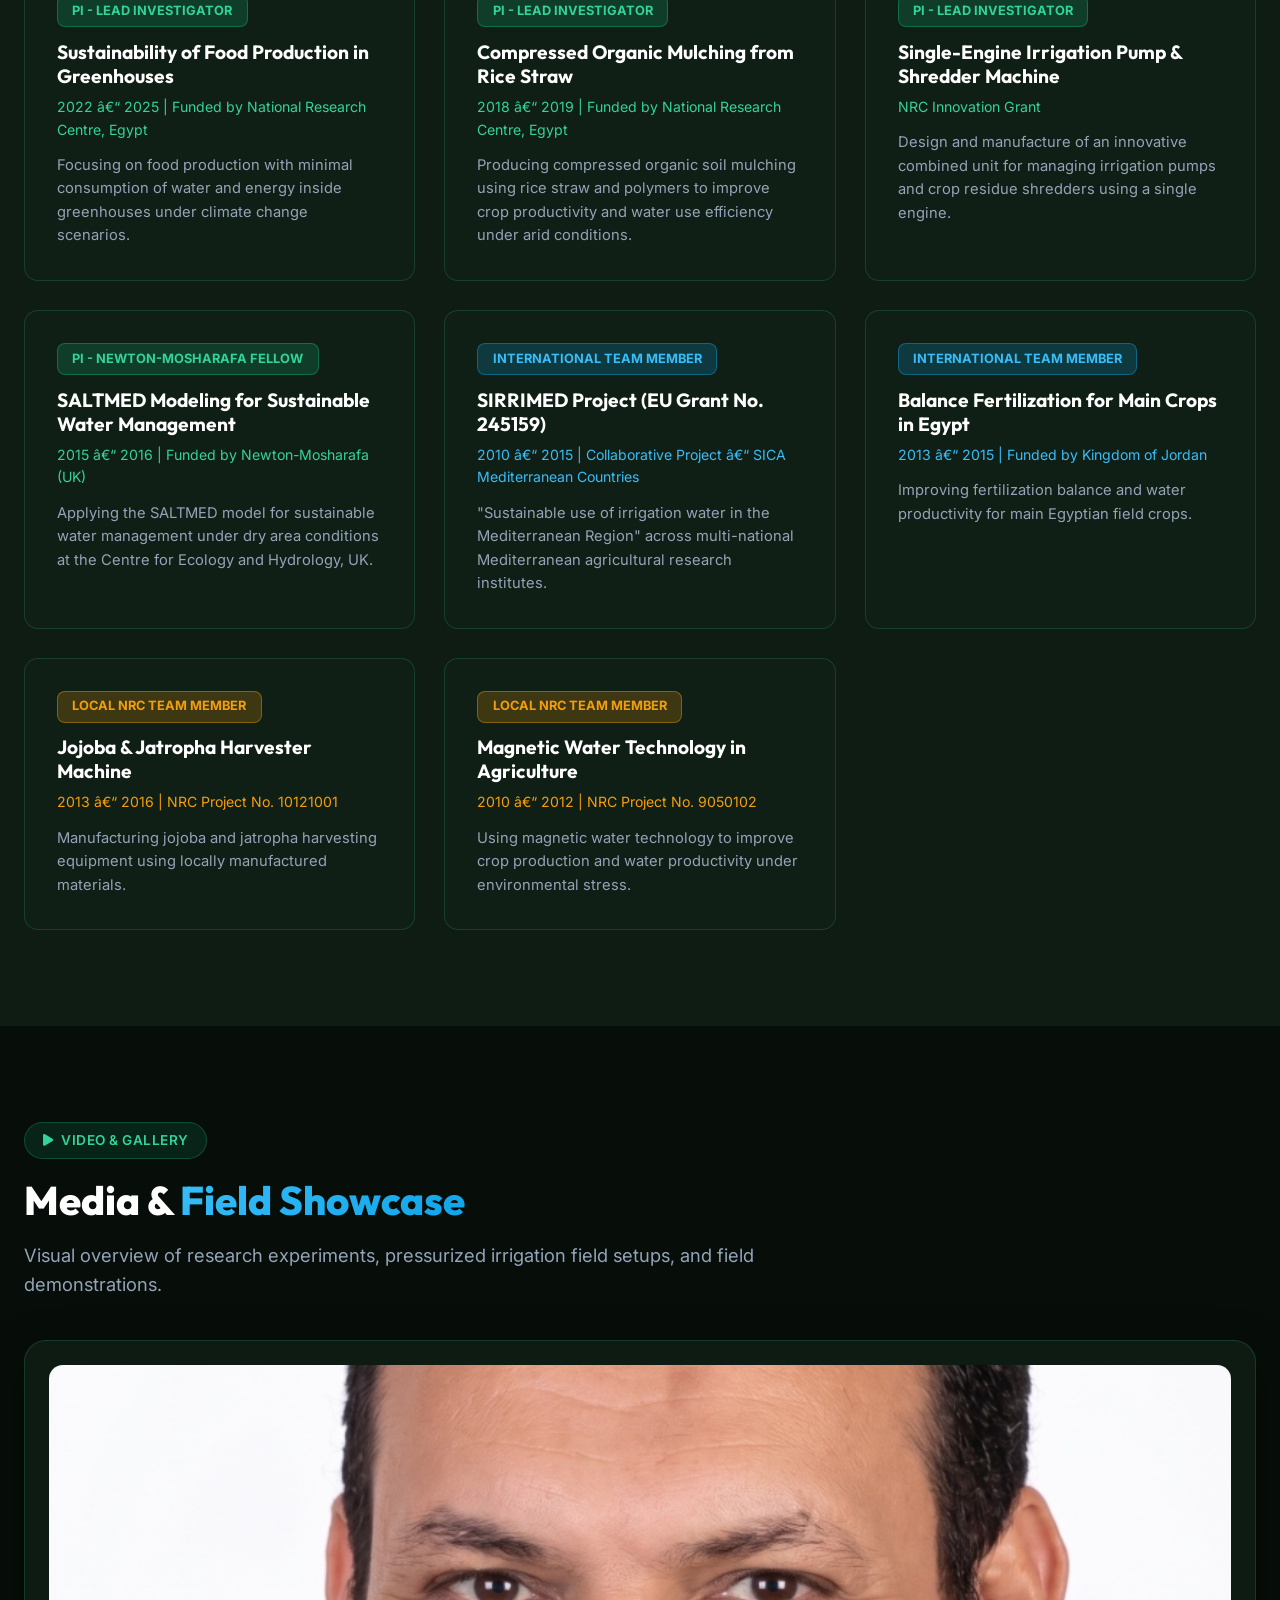
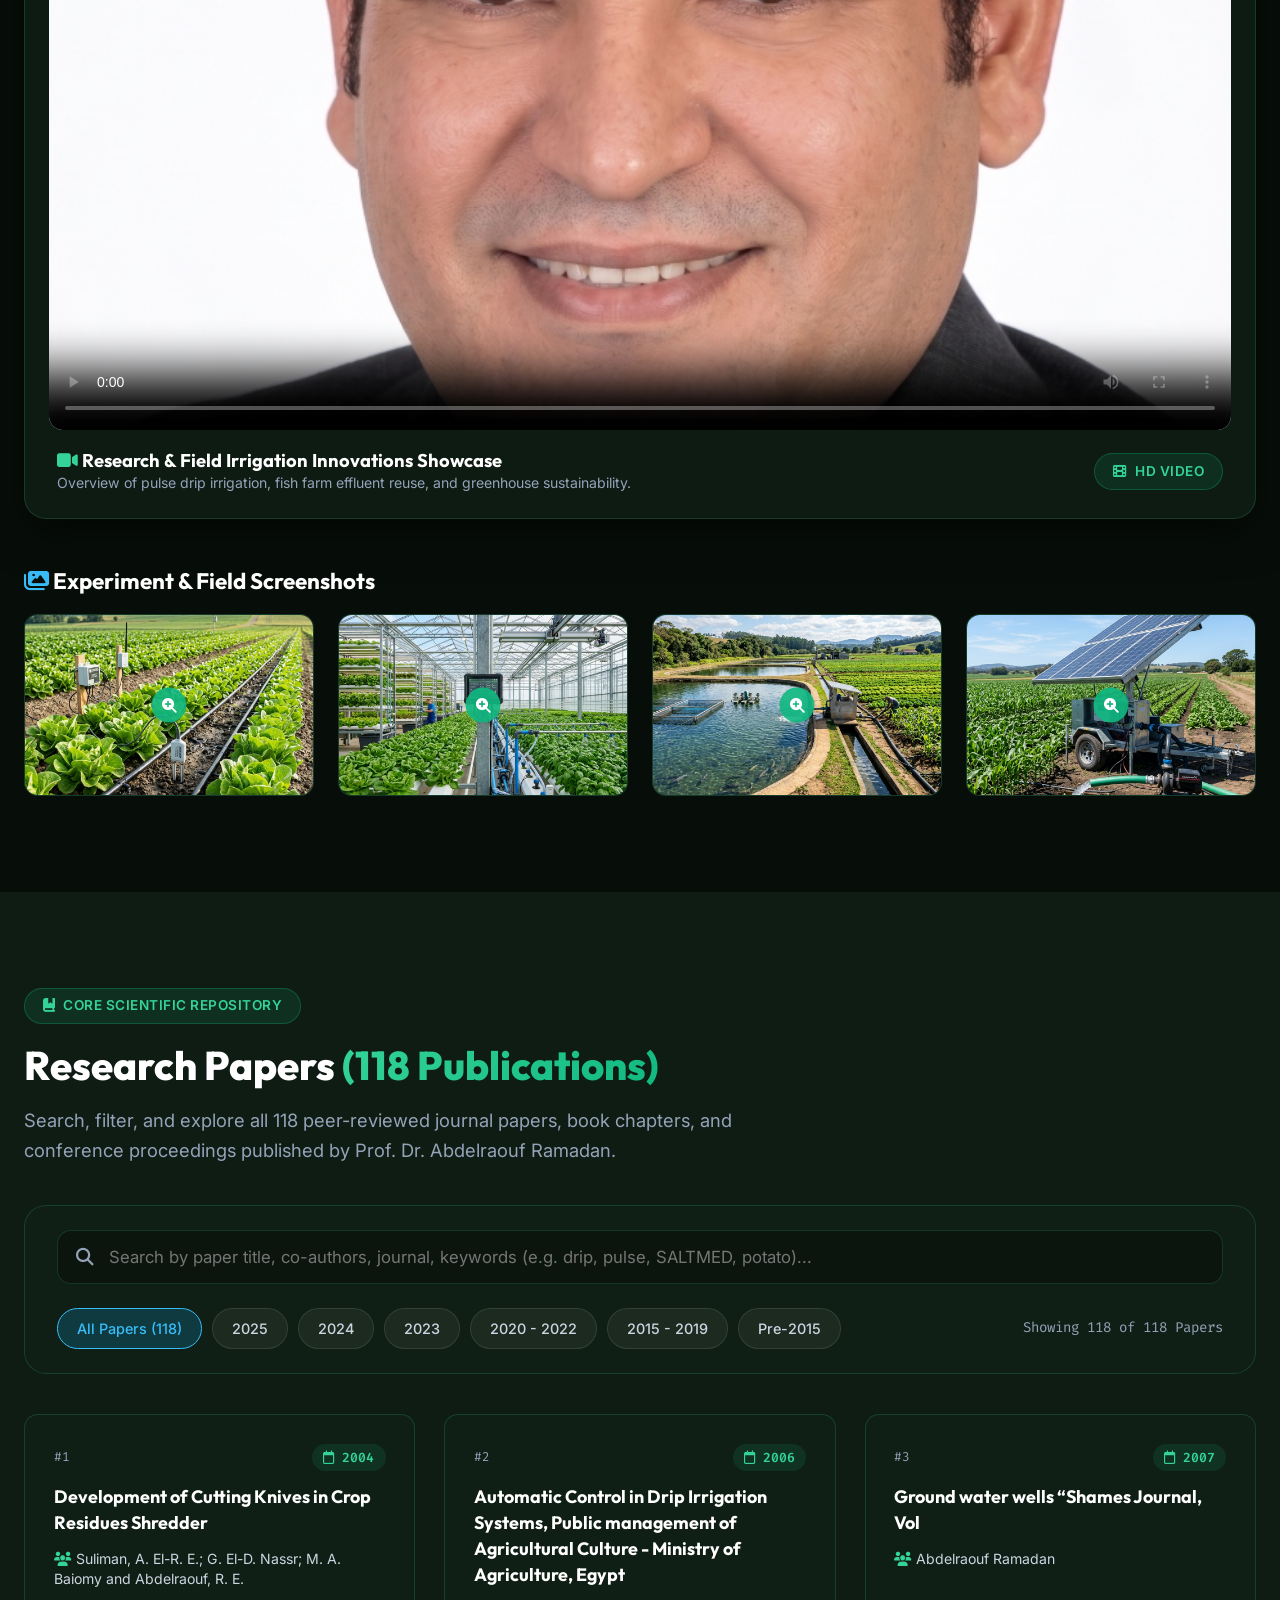
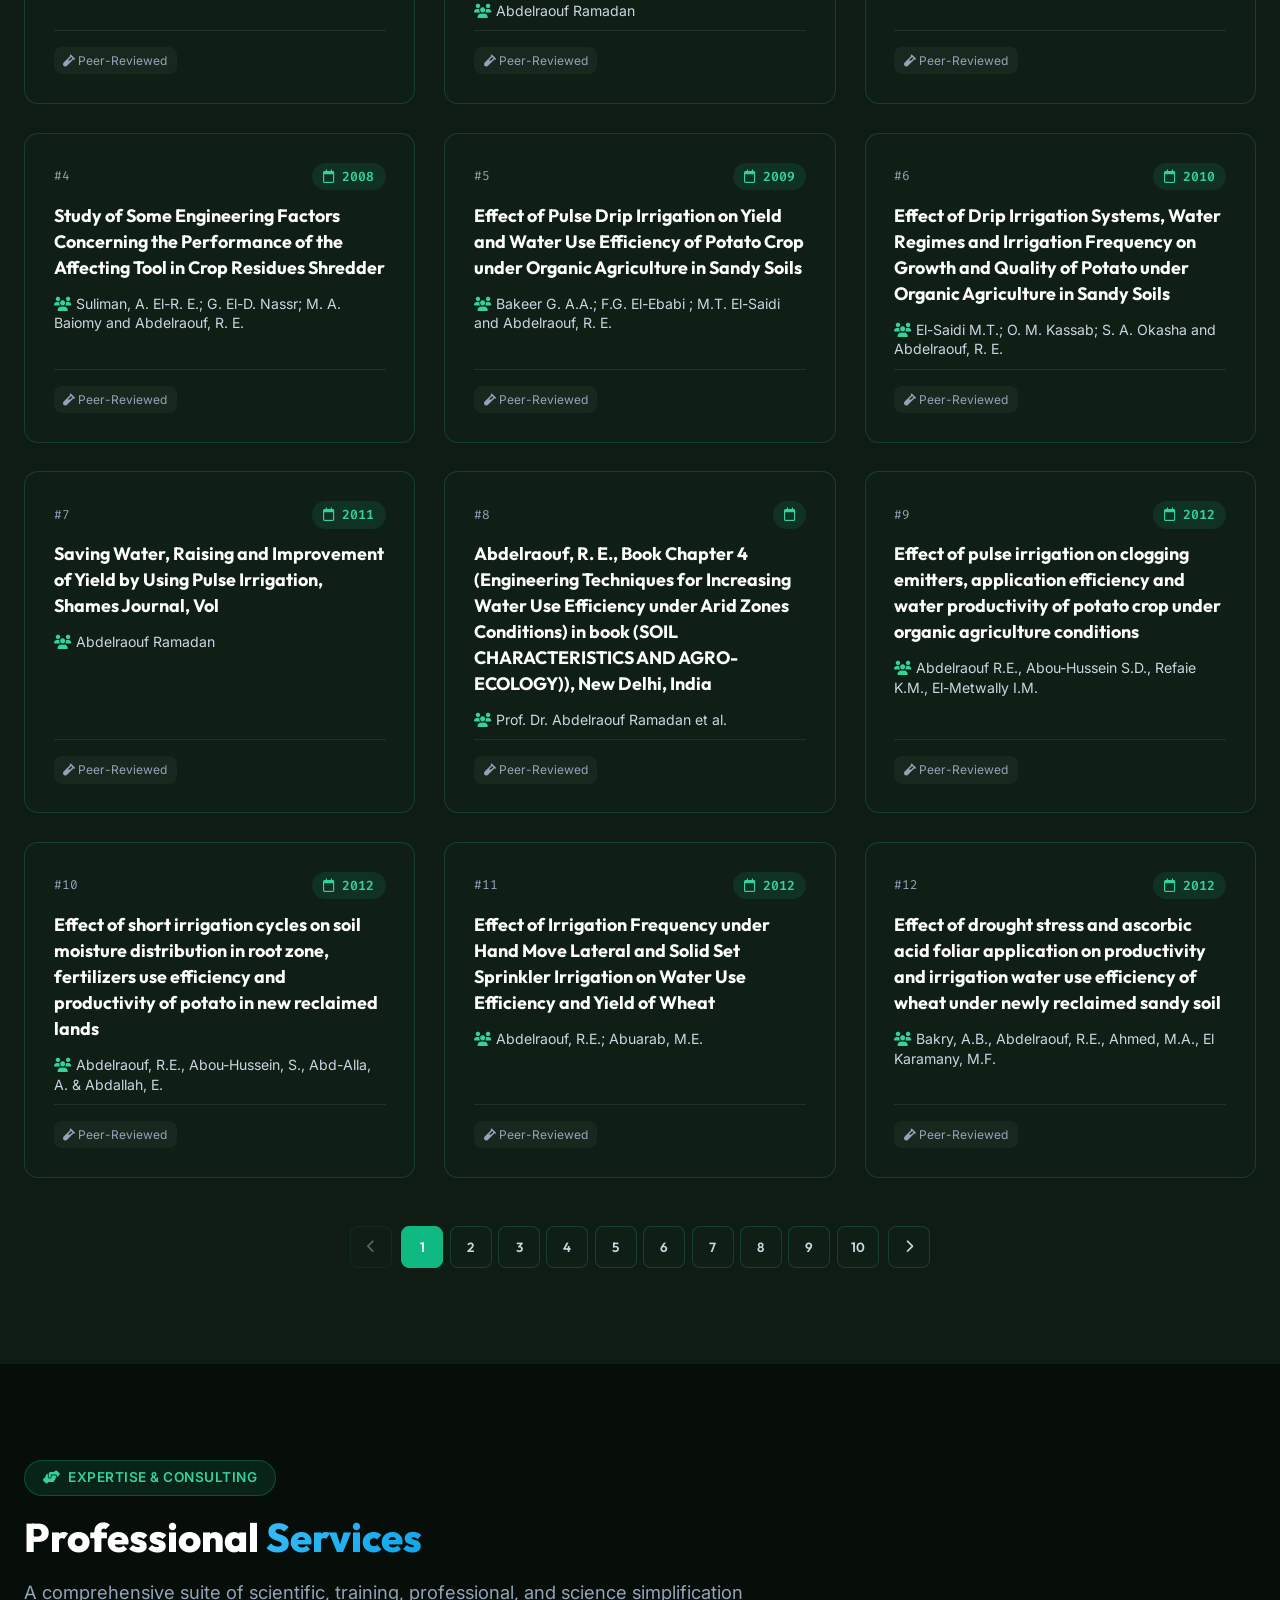
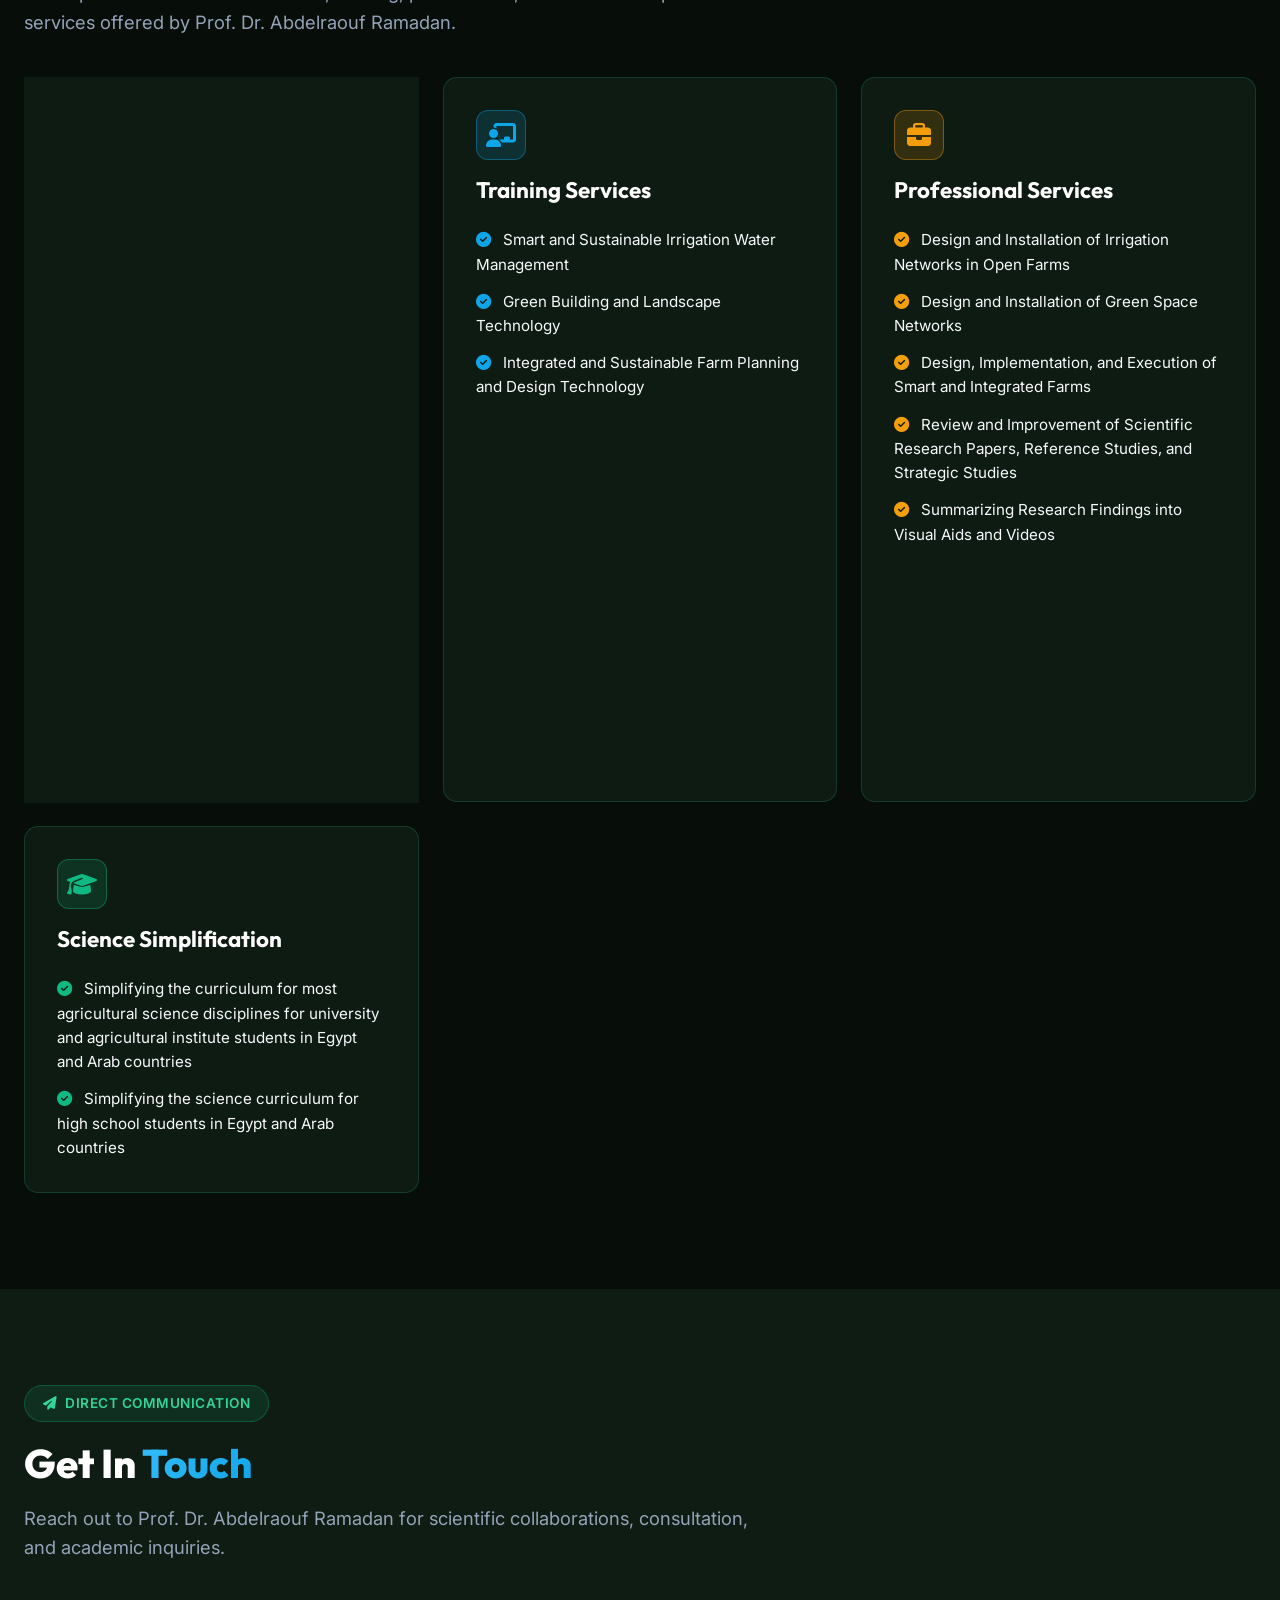
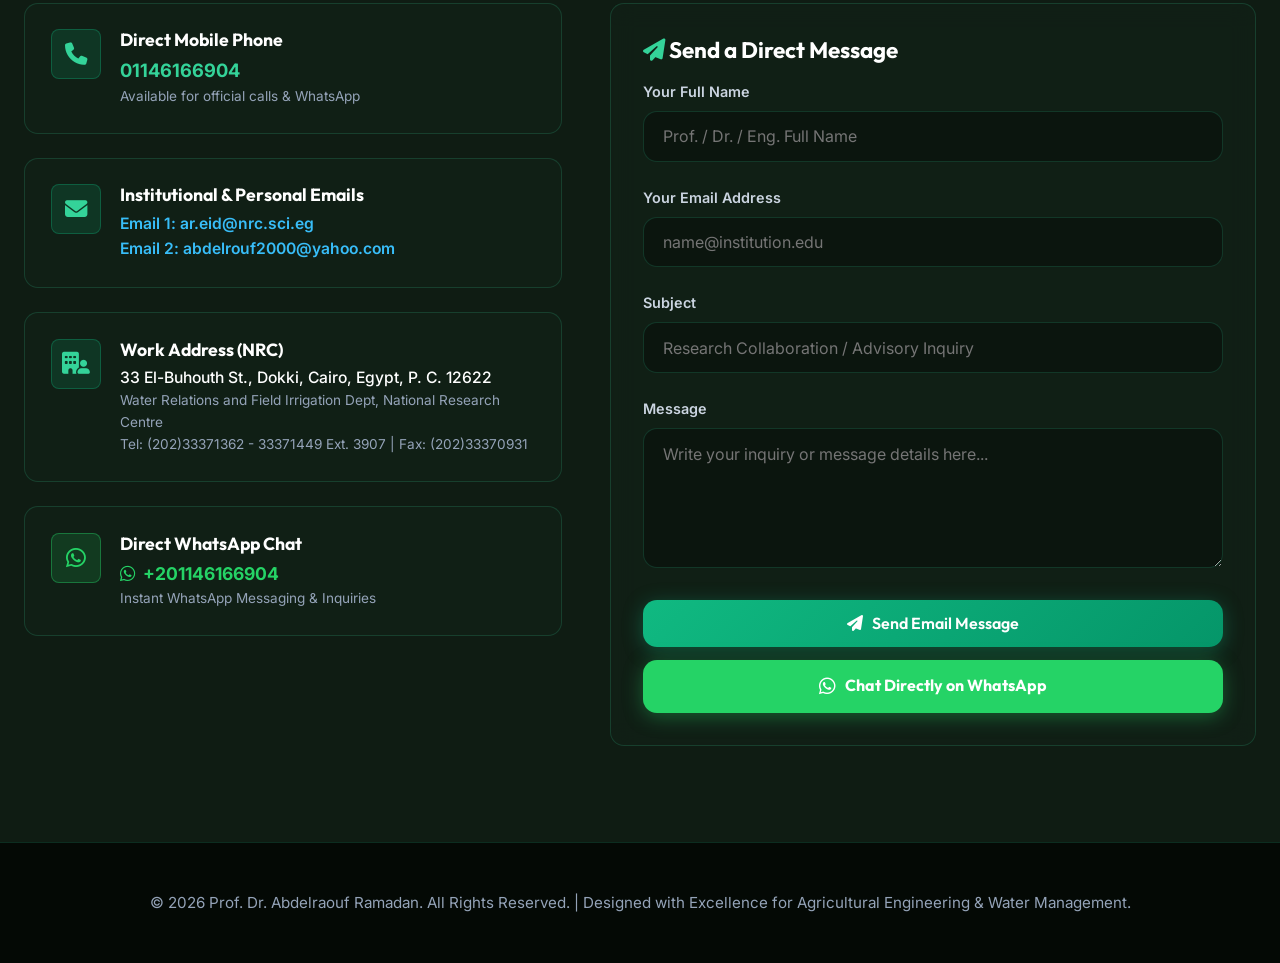
==== commit 8d7a64ed: "admin: Updated metrics via Admin Panel" ====
--- a/index.html
+++ b/index.html
@@ -244,7 +244,7 @@
                                 <div class="p-stat-lbl">h-index</div>
                             </div>
                             <div>
-                                <div class="p-stat-val" id="rg-docs">116</div>
+                                <div class="p-stat-val" id="rg-docs">117</div>
                                 <div class="p-stat-lbl">Documents</div>
                             </div>
                             <div>
